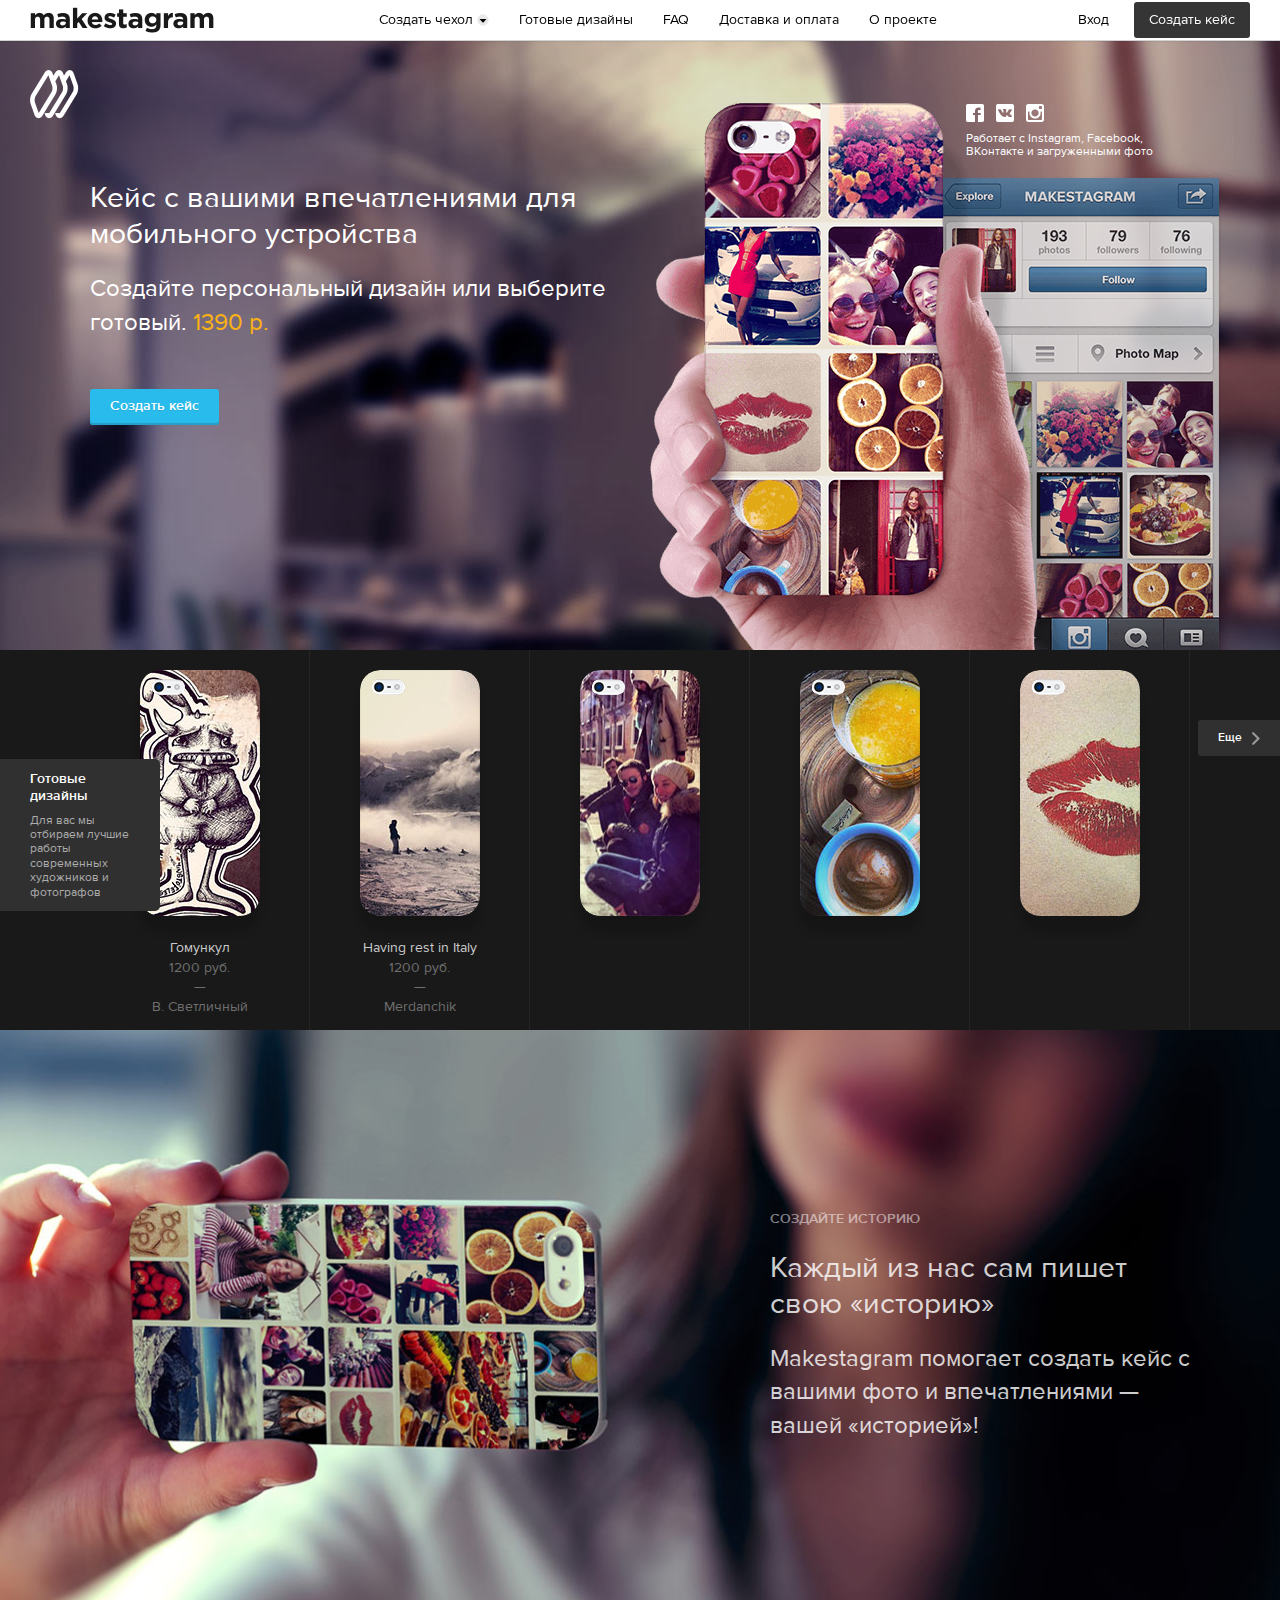
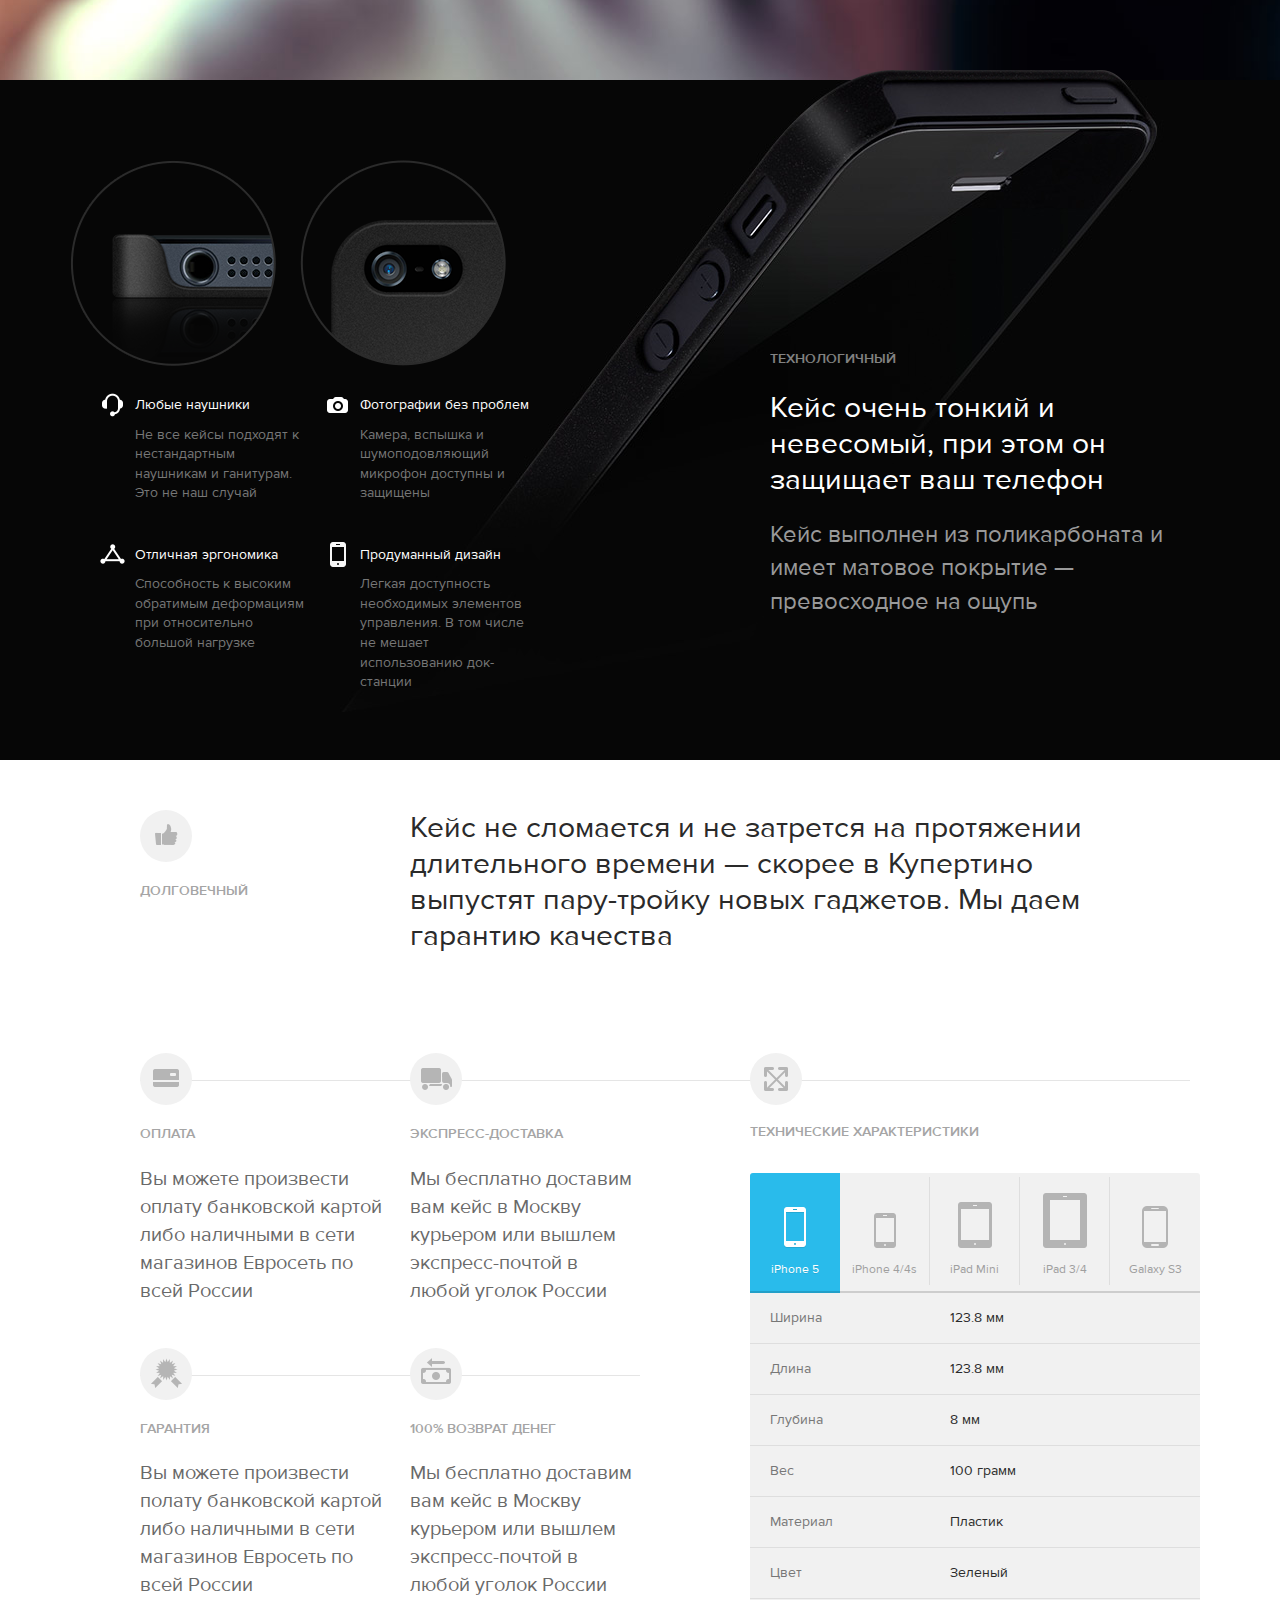
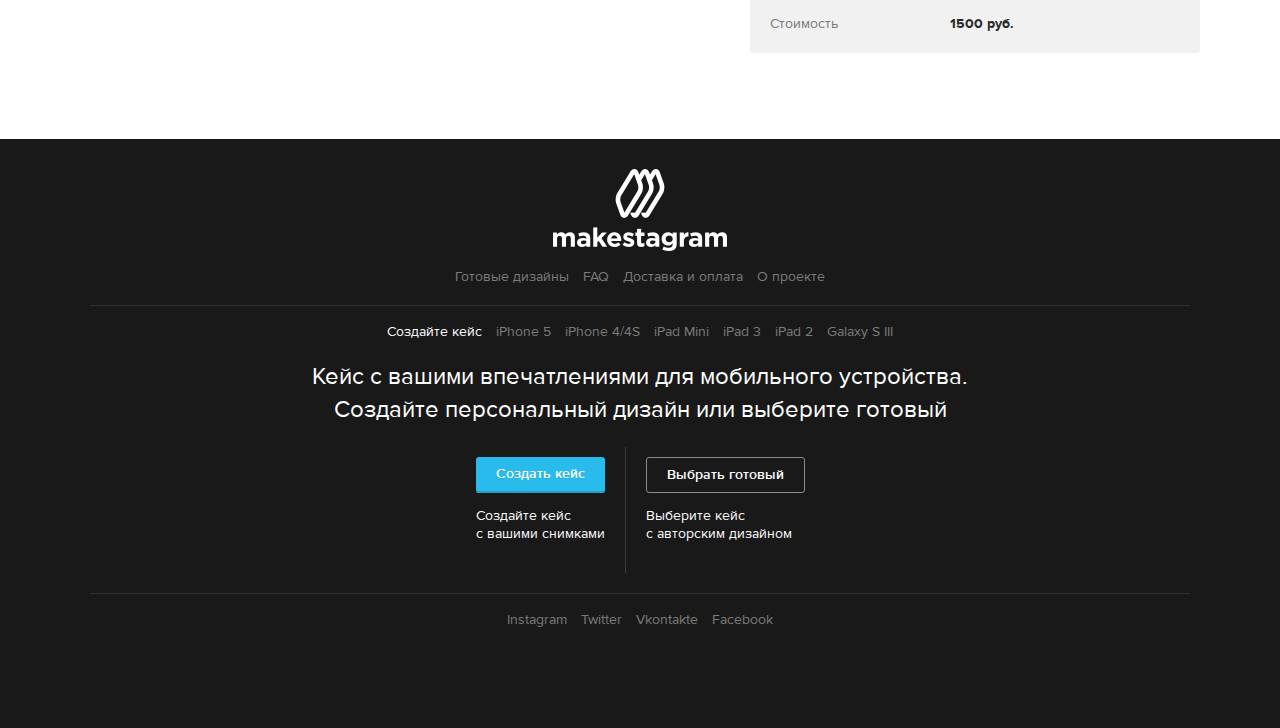
==== index.html @ e7c1188e "header fixed" ====
<!doctype html>
<html>
<head>
	<meta charset="utf-8">
	<title>Makestagram</title>
    <meta name="viewport" content="width=device-width, initial-scale=1; maximum-scale=1.0"/>
    <link rel="stylesheet" media="screen" href="fonts/proxima.css">
    <link rel="stylesheet" media="screen" href="css/jquery.mCustomScrollbar.css">
    <link rel="stylesheet" media="screen" href="css/screen.css">
    <script type="text/javascript" src="js/html5.js"></script>
    <script type="text/javascript" src="js/jquery.js"></script>
    <script type="text/javascript" src="js/jquery.mousewheel.min.js"></script>
    <script type="text/javascript" src="js/jquery.mCustomScrollbar.concat.min.js"></script>
    <script type="text/javascript" src="js/common.js"></script>
</head>
<body class="top_slim">

<div class="top_fixed">
    <div class="top_login">
        <ul>
            <li><a href="#" class="social-fb"></a></li>
            <li><a href="#" class="social-insta"></a></li>
            <li><a href="#" class="social-vk"></a></li>
        </ul>
    </div>
    <header class="top" id="top">
        <div class="outer">
            <div class="table">
                <div class="cell"><a href="#" class="head_logo"></a></div>
                <div class="cell">
                    <ul class="nav top_menu">
                        <li><a href="#" class="dev_menu_link">Создать чехол<i class="s_arrow"></i></a></li>
                        <li><a href="#">Готовые дизайны</a></li>
                        <li><a href="#">FAQ</a></li>
                        <li><a href="#">Доставка и оплата</a></li>
                        <li><a href="#">О проекте</a></li>
                    </ul>
                </div>
                <div class="cell">
                    <ul class="nav side_menu">
                        <li><a href="#" class="login_link">Вход</a></li>
                        <li><a href="#" class="create_link">Создать кейс</a></li>
                    </ul>
                </div>
            </div>
        </div>
    </header>
    <div class="dev_menu dev_top_menu">
        <nav>
            <div class="tab active"><div class="inner"><i class="dev-iphone5"></i><p>iPhone 5</p></div></div>
            <div class="tab"><div class="inner"><i class="dev-iphone4"></i><p>iPhone 4/4s</p></div></div>
            <div class="tab"><div class="inner"><i class="dev-ipad_mini"></i><p>iPad Mini</p></div></div>
            <div class="tab"><div class="inner"><i class="dev-ipad"></i><p>iPad 2</p></div></div>
            <div class="tab"><div class="inner"><i class="dev-ipad"></i><p>iPad 3/4</p></div></div>
            <div class="tab"><div class="inner"><i class="dev-galaxy"></i><p>Galaxy S3</p></div></div>
        </nav>
    </div>
</div>

<div class="page">

    <section class="promo promo_top">
        <div class="outer">
            <div class="ico_logo"></div>
            <div class="promo_hand"></div>
            <div class="work_with">
                <ul>
                    <li><i class="top-fb"></i></li>
                    <li><i class="top-vk"></i></li>
                    <li><i class="top-insta"></i></li>
                </ul>
                <p>Работает с Instagram, Facebook, ВКонтакте и загруженными фото</p>
            </div>
            <div class="wrap">
                <div class="text_left">
                    <h1>Кейс с вашими впечатлениями для мобильного устройства</h1>
                    <h2>Создайте персональный дизайн или выберите готовый. <span>1390 р.</span></h2>
                    <p><a href="#" class="button blue">Создать кейс</a></p>
                </div>
            </div>
        </div>
    </section>

    <section class="slider bg_black">
        <aside>
            <p><b>Готовые дизайны</b></p>
            <p>Для вас мы отбираем лучшие работы современных художников и фотографов</p>
        </aside>
        <a href="#" class="more"><span>Еще</span><i></i></a>
        <div class="wrap">
            <div class="images_container">
                <div class="case_item">
                    <div class="case">
                        <div class="case-img"><img src="img/case1.jpg" alt=""></div>
                        <div class="case-shadow"></div>
                    </div>
                    <div class="ribbon">
                        <div class="in">
                            <span>В. Светличный</span>
                            <h3>Гомункул</h3>
                        </div>
                    </div>
                    <p><span>Гомункул</span><br>1200 руб.</p>
                    <p>&mdash;</p>
                    <p>В. Светличный</p>
                    <a href="#" class="button blue">1200 руб.</a>
                </div>
                <div class="case_item">
                    <div class="case">
                        <div class="case-img"><img src="img/case2.jpg" alt=""></div>
                        <div class="case-shadow"></div>
                    </div>
                    <div class="ribbon">
                        <div class="in">
                            <span>В. Светличный</span>
                            <h3>Having rest in Italy</h3>
                        </div>
                    </div>
                    <p><span>Having rest in Italy</span><br>1200 руб.</p>
                    <p>&mdash;</p>
                    <p>Merdanchik</p>
                    <a href="#" class="button blue">1200 руб.</a>
                </div>
                <div class="case_item">
                    <div class="case">
                        <div class="case-img"><img src="img/case3.jpg" alt=""></div>
                        <div class="case-shadow"></div>
                    </div>
                </div>
                <div class="case_item">
                    <div class="case">
                        <div class="case-img"><img src="img/case4.jpg" alt=""></div>
                        <div class="case-shadow"></div>
                    </div>
                </div>
                <div class="case_item">
                    <div class="case">
                        <div class="case-img"><img src="img/case5.jpg" alt=""></div>
                        <div class="case-shadow"></div>
                    </div>
                </div>
                <div class="case_item">
                    <div class="case">
                        <div class="case-img"><img src="img/case3.jpg" alt=""></div>
                        <div class="case-shadow"></div>
                    </div>
                </div>
                <div class="case_item">
                    <div class="case">
                        <div class="case-img"><img src="img/case4.jpg" alt=""></div>
                        <div class="case-shadow"></div>
                    </div>
                </div>
                <div class="case_item">
                    <div class="case">
                        <div class="case-img"><img src="img/case5.jpg" alt=""></div>
                        <div class="case-shadow"></div>
                    </div>
                </div>
                <div class="case_item">
                    <div class="case">
                        <div class="case-img"><img src="img/case5.jpg" alt=""></div>
                        <div class="case-shadow"></div>
                    </div>
                </div>
                <div class="case_item">
                    <div class="case">
                        <div class="case-img"><img src="img/case5.jpg" alt=""></div>
                        <div class="case-shadow"></div>
                    </div>
                </div>
                <div class="case_item">
                    <div class="case">
                        <div class="case-img"><img src="img/case5.jpg" alt=""></div>
                        <div class="case-shadow"></div>
                    </div>
                </div>
                <div class="case_item">
                    <div class="case">
                        <div class="case-img"><img src="img/case5.jpg" alt=""></div>
                        <div class="case-shadow"></div>
                    </div>
                </div>
                <div class="case_item">
                    <div class="case">
                        <div class="case-img"><img src="img/case5.jpg" alt=""></div>
                        <div class="case-shadow"></div>
                    </div>
                </div>
                <div class="case_item">
                    <div class="case">
                        <div class="case-img"><img src="img/case5.jpg" alt=""></div>
                        <div class="case-shadow"></div>
                    </div>
                </div>
                <div class="case_item">
                    <div class="case">
                        <div class="case-img"><img src="img/case5.jpg" alt=""></div>
                        <div class="case-shadow"></div>
                    </div>
                </div>
                <div class="case_item">
                    <div class="case">
                        <div class="case-img"><img src="img/case5.jpg" alt=""></div>
                        <div class="case-shadow"></div>
                    </div>
                </div>
                <div class="case_item">
                    <div class="case">
                        <div class="case-img"><img src="img/case5.jpg" alt=""></div>
                        <div class="case-shadow"></div>
                    </div>
                </div>
                <div class="case_item">
                    <div class="case">
                        <div class="case-img"><img src="img/case5.jpg" alt=""></div>
                        <div class="case-shadow"></div>
                    </div>
                </div>
                <div class="case_item">
                    <div class="case">
                        <div class="case-img"><img src="img/case5.jpg" alt=""></div>
                        <div class="case-shadow"></div>
                    </div>
                </div>
                <div class="case_item">
                    <div class="case">
                        <div class="case-img"><img src="img/case5.jpg" alt=""></div>
                        <div class="case-shadow"></div>
                    </div>
                </div>
                <div class="case_item">
                    <div class="case">
                        <div class="case-img"><img src="img/case5.jpg" alt=""></div>
                        <div class="case-shadow"></div>
                    </div>
                </div>
                <div class="case_item">
                    <div class="case">
                        <div class="case-img"><img src="img/case5.jpg" alt=""></div>
                        <div class="case-shadow"></div>
                    </div>
                </div>
            </div>
        </div>
    </section>

    <section class="promo promo_med">
        <div class="wrap">
            <div class="text_right">
                <h3>создайте историю</h3>
                <h1>Каждый из нас сам пишет свою «историю»</h1>
                <h2>Makestagram помогает создать кейс с вашими фото и впечатлениями — вашей «историей»!</h2>
            </div>
        </div>
    </section>

    <section class="technology">
        <i class="phone_top"></i>
        <div class="wrap">
            <div class="text_right">
                <h3>технологичный</h3>
                <h1>Кейс очень тонкий и невесомый, при этом он защищает ваш телефон </h1>
                <h2>Кейс выполнен из поликарбоната и имеет матовое покрытие — превосходное на ощупь</h2>
            </div>
            <i class="phone_jack"></i>
            <i class="phone_camera"></i>
            <div class="tech_descr">
                <dl>
                    <dt><i class="ico ico-headphones"></i>Любые наушники</dt>
                    <dd>Не все кейсы подходят к нестандартным наушникам и ганитурам. Это не наш случай</dd>
                    <dt><i class="ico ico-ergo"></i>Отличная эргономика</dt>
                    <dd>Cпособность к высоким обратимым деформациям при относительно большой нагрузке</dd>
                </dl>
                <dl>
                    <dt><i class="ico ico-foto"></i>Фотографии без проблем</dt>
                    <dd>Камера, вспышка и шумоподовляющий микрофон доступны и защищены</dd>
                    <dt><i class="ico ico-iphone"></i>Продуманный дизайн</dt>
                    <dd>Легкая доступность необходимых элементов управления. В том числе не мешает использованию док-станции</dd>
                </dl>
            </div>
        </div>
    </section>

    <section class="description">
        <div class="wrap">
            <header>
                <aside>
                    <span class="icon"><i class="dim-thumb_up"></i></span>
                    <h3>долговечный</h3>
                </aside>
                <h1>Кейс не сломается и не затрется на протяжении длительного времени — скорее в Купертино выпустят пару-тройку новых гаджетов. Мы даем гарантию качества</h1>
            </header>
            <div class="descr_content">
                <aside>
                    <dl>
                        <dt>
                            <div class="icon_holder"><span class="icon"><i class="dim-card"></i></span></div>
                            <h3>Оплата</h3>
                        </dt>
                        <dd>Вы можете произвести оплату банковской картой либо наличными в сети магазинов Евросеть по всей России</dd>
                        <dt>
                            <div class="icon_holder"><span class="icon"><i class="dim-warranty"></i></span></div>
                            <h3>гарантия</h3>
                        </dt>
                        <dd>Вы можете произвести полату банковской картой либо наличными в сети магазинов Евросеть по всей России</dd>
                    </dl>
                    <dl class="short">
                        <dt>
                            <div class="icon_holder"><span class="icon"><i class="dim-truck"></i></span></div>
                            <h3>Экспресс-доставка</h3>
                        </dt>
                        <dd>Мы бесплатно доставим вам кейс в Москву курьером или вышлем экспресс-почтой в любой уголок России</dd>
                        <dt>
                            <div class="icon_holder"><span class="icon"><i class="dim-payback"></i></span></div>
                            <h3>100% возврат денег</h3>
                        </dt>
                        <dd>Мы бесплатно доставим вам кейс в Москву курьером или вышлем экспресс-почтой в любой уголок России</dd>
                    </dl>
                </aside>
                <div class="tech_holder">
                    <div class="icon_holder"><span class="icon"><i class="dim-expand"></i></span></div>
                    <h3>Технические характеристики</h3>
                    <div class="tech_table">
                        <nav>
                            <div class="tab active">
                                <div class="inner">
                                    <i class="dev-iphone5"></i>
                                    <p>iPhone 5</p>
                                </div>
                            </div>
                            <div class="tab">
                                <div class="inner">
                                    <i class="dev-iphone4"></i>
                                    <p>iPhone 4/4s</p>
                                </div>
                            </div>
                            <div class="tab">
                                <div class="inner">
                                    <i class="dev-ipad_mini"></i>
                                    <p>iPad Mini</p>
                                </div>
                            </div>
                            <div class="tab">
                                <div class="inner">
                                    <i class="dev-ipad"></i>
                                    <p>iPad 3/4</p>
                                </div>
                            </div>
                            <div class="tab">
                                <div class="inner">
                                    <i class="dev-galaxy"></i>
                                    <p>Galaxy S3</p>
                                </div>
                            </div>
                        </nav>
                        <div class="table">
                            <div class="row">
                                <div class="cell">Ширина</div>
                                <div class="cell">123.8 мм</div>
                            </div>
                            <div class="row">
                                <div class="cell">Длина</div>
                                <div class="cell">123.8 мм</div>
                            </div>
                            <div class="row">
                                <div class="cell">Глубина</div>
                                <div class="cell">8 мм</div>
                            </div>
                            <div class="row">
                                <div class="cell">Вес</div>
                                <div class="cell">100 грамм</div>
                            </div>
                            <div class="row">
                                <div class="cell">Материал</div>
                                <div class="cell">Пластик</div>
                            </div>
                            <div class="row">
                                <div class="cell">Цвет</div>
                                <div class="cell">Зеленый</div>
                            </div>
                            <div class="row">
                                <div class="cell">Стоимость</div>
                                <div class="cell"><b>1500 руб.</b></div>
                            </div>
                        </div>
                    </div>
                </div>
            </div>

        </div>
    </section>


    <footer class="footer">
        <div class="wrap">
            <i class="footer_logo"></i>
            <ul>
                <li><a href="#">Готовые дизайны</a></li><li><a href="#">FAQ</a></li><li><a href="#">Доставка и оплата</a></li><li><a href="#">О проекте</a></li>
            </ul>
            <div class="hr"></div>
            <ul>
                <li>Создайте кейс</li><li><a href="#">iPhone 5</a></li><li><a href="#">iPhone 4/4S</a></li><li><a href="#">iPad Mini</a></li><li><a href="#">iPad 3</a></li><li><a href="#">iPad 2</a></li><li><a href="#">Galaxy S III</a></li>
            </ul>
            <h2>Кейс с вашими впечатлениями для мобильного устройства.<br>Создайте персональный дизайн или выберите готовый</h2>
            <div class="table">
                <div class="cell">
                    <a href="#" class="button blue">Создать кейс</a>
                    <p>Создайте кейс<br>с вашими снимками</p>
                </div>
                <div class="cell">
                    <a href="#" class="button border">Выбрать готовый</a>
                    <p>Выберите кейс<br>с авторским дизайном</p>
                </div>
            </div>
            <div class="hr"></div>
            <ul>
                <li><a href="#">Instagram</a></li><li><a href="#">Twitter</a></li><li><a href="#">Vkontakte</a></li><li><a href="#">Facebook</a></li>
            </ul>
        </div>
    </footer>
</div>

</body>
</html>
---- fonts/proxima.css ----
/* @license
 * MyFonts Webfont Build ID 2536070, 2013-04-22T05:04:54-0400
 * 
 * The fonts listed in this notice are subject to the End User License
 * Agreement(s) entered into by the website owner. All other parties are 
 * explicitly restricted from using the Licensed Webfonts(s).
 * 
 * You may obtain a valid license at the URLs below.
 * 
 * Webfont: Proxima Nova A Thin by Mark Simonson
 * URL: http://www.myfonts.com/fonts/marksimonson/proxima-nova/a-thin/
 * 
 * Webfont: Proxima Nova S Thin by Mark Simonson
 * URL: http://www.myfonts.com/fonts/marksimonson/proxima-nova/s-thin/
 * 
 * Webfont: Proxima Nova S Extrabold by Mark Simonson
 * URL: http://www.myfonts.com/fonts/marksimonson/proxima-nova/s-extrabld/
 * 
 * Webfont: Proxima Nova A Extrabold by Mark Simonson
 * URL: http://www.myfonts.com/fonts/marksimonson/proxima-nova/a-extrabld/
 * 
 * Webfont: Proxima Nova A Bold by Mark Simonson
 * URL: http://www.myfonts.com/fonts/marksimonson/proxima-nova/a-bold/
 * 
 * Webfont: Proxima Nova S Regular by Mark Simonson
 * URL: http://www.myfonts.com/fonts/marksimonson/proxima-nova/s-regular/
 * 
 * Webfont: Proxima Nova S Semibold by Mark Simonson
 * URL: http://www.myfonts.com/fonts/marksimonson/proxima-nova/s-semibold/
 * 
 * Webfont: Proxima Nova S Bold by Mark Simonson
 * URL: http://www.myfonts.com/fonts/marksimonson/proxima-nova/s-bold/
 * 
 * Webfont: Proxima Nova A Light by Mark Simonson
 * URL: http://www.myfonts.com/fonts/marksimonson/proxima-nova/a-light/
 * 
 * Webfont: Proxima Nova A Semibold by Mark Simonson
 * URL: http://www.myfonts.com/fonts/marksimonson/proxima-nova/a-semibold/
 * 
 * Webfont: Proxima Nova S Black by Mark Simonson
 * URL: http://www.myfonts.com/fonts/marksimonson/proxima-nova/s-black/
 * 
 * Webfont: Proxima Nova A Regular by Mark Simonson
 * URL: http://www.myfonts.com/fonts/marksimonson/proxima-nova/a-regular/
 * 
 * Webfont: Proxima Nova A Black by Mark Simonson
 * URL: http://www.myfonts.com/fonts/marksimonson/proxima-nova/a-black/
 * 
 * Webfont: Proxima Nova S Light by Mark Simonson
 * URL: http://www.myfonts.com/fonts/marksimonson/proxima-nova/s-light/
 * 
 * Webfont: Proxima Nova Thin by Mark Simonson
 * URL: http://www.myfonts.com/fonts/marksimonson/proxima-nova/thin/
 * 
 * Webfont: Proxima Nova Extrabold by Mark Simonson
 * URL: http://www.myfonts.com/fonts/marksimonson/proxima-nova/extrabld/
 * 
 * Webfont: Proxima Nova Black by Mark Simonson
 * URL: http://www.myfonts.com/fonts/marksimonson/proxima-nova/black/
 * 
 * Webfont: Proxima Nova Light by Mark Simonson
 * URL: http://www.myfonts.com/fonts/marksimonson/proxima-nova/light/
 * 
 * Webfont: Proxima Nova Semibold by Mark Simonson
 * URL: http://www.myfonts.com/fonts/marksimonson/proxima-nova/semibold/
 * 
 * Webfont: Proxima Nova Regular by Mark Simonson
 * URL: http://www.myfonts.com/fonts/marksimonson/proxima-nova/regular/
 * 
 * Webfont: Proxima Nova Bold by Mark Simonson
 * URL: http://www.myfonts.com/fonts/marksimonson/proxima-nova/bold/
 * 
 * 
 * License: http://www.myfonts.com/viewlicense?type=web&buildid=2536070
 * Webfonts copyright: Copyright (c) Mark Simonson, 2005. All rights reserved.
 * 
 * © 2013 MyFonts Inc
*/


/* @import must be at top of file, otherwise CSS will not work */
@import url("http://hello.myfonts.net/count/26b286");

  
@font-face {font-family: 'ProximaNovaA-Thin';src: url('webfonts/26B286_0_0.eot');src: url('webfonts/26B286_0_0.eot?#iefix') format('embedded-opentype'),url('webfonts/26B286_0_0.woff') format('woff'),url('webfonts/26B286_0_0.ttf') format('truetype');}
 
  
@font-face {font-family: 'ProximaNovaS-Thin';src: url('webfonts/26B286_1_0.eot');src: url('webfonts/26B286_1_0.eot?#iefix') format('embedded-opentype'),url('webfonts/26B286_1_0.woff') format('woff'),url('webfonts/26B286_1_0.ttf') format('truetype');}
 
  
@font-face {font-family: 'ProximaNovaS-Extrabld';src: url('webfonts/26B286_2_0.eot');src: url('webfonts/26B286_2_0.eot?#iefix') format('embedded-opentype'),url('webfonts/26B286_2_0.woff') format('woff'),url('webfonts/26B286_2_0.ttf') format('truetype');}
 
  
@font-face {font-family: 'ProximaNovaA-Extrabld';src: url('webfonts/26B286_3_0.eot');src: url('webfonts/26B286_3_0.eot?#iefix') format('embedded-opentype'),url('webfonts/26B286_3_0.woff') format('woff'),url('webfonts/26B286_3_0.ttf') format('truetype');}
 
  
@font-face {font-family: 'ProximaNovaA-Bold';src: url('webfonts/26B286_4_0.eot');src: url('webfonts/26B286_4_0.eot?#iefix') format('embedded-opentype'),url('webfonts/26B286_4_0.woff') format('woff'),url('webfonts/26B286_4_0.ttf') format('truetype');}
 
  
@font-face {font-family: 'ProximaNovaS-Regular';src: url('webfonts/26B286_5_0.eot');src: url('webfonts/26B286_5_0.eot?#iefix') format('embedded-opentype'),url('webfonts/26B286_5_0.woff') format('woff'),url('webfonts/26B286_5_0.ttf') format('truetype');}
 
  
@font-face {font-family: 'ProximaNovaS-Semibold';src: url('webfonts/26B286_6_0.eot');src: url('webfonts/26B286_6_0.eot?#iefix') format('embedded-opentype'),url('webfonts/26B286_6_0.woff') format('woff'),url('webfonts/26B286_6_0.ttf') format('truetype');}
 
  
@font-face {font-family: 'ProximaNovaS-Bold';src: url('webfonts/26B286_7_0.eot');src: url('webfonts/26B286_7_0.eot?#iefix') format('embedded-opentype'),url('webfonts/26B286_7_0.woff') format('woff'),url('webfonts/26B286_7_0.ttf') format('truetype');}
 
  
@font-face {font-family: 'ProximaNovaA-Light';src: url('webfonts/26B286_8_0.eot');src: url('webfonts/26B286_8_0.eot?#iefix') format('embedded-opentype'),url('webfonts/26B286_8_0.woff') format('woff'),url('webfonts/26B286_8_0.ttf') format('truetype');}
 
  
@font-face {font-family: 'ProximaNovaA-Semibold';src: url('webfonts/26B286_9_0.eot');src: url('webfonts/26B286_9_0.eot?#iefix') format('embedded-opentype'),url('webfonts/26B286_9_0.woff') format('woff'),url('webfonts/26B286_9_0.ttf') format('truetype');}
 
  
@font-face {font-family: 'ProximaNovaS-Black';src: url('webfonts/26B286_A_0.eot');src: url('webfonts/26B286_A_0.eot?#iefix') format('embedded-opentype'),url('webfonts/26B286_A_0.woff') format('woff'),url('webfonts/26B286_A_0.ttf') format('truetype');}
 
  
@font-face {font-family: 'ProximaNovaA-Regular';src: url('webfonts/26B286_B_0.eot');src: url('webfonts/26B286_B_0.eot?#iefix') format('embedded-opentype'),url('webfonts/26B286_B_0.woff') format('woff'),url('webfonts/26B286_B_0.ttf') format('truetype');}
 
  
@font-face {font-family: 'ProximaNovaA-Black';src: url('webfonts/26B286_C_0.eot');src: url('webfonts/26B286_C_0.eot?#iefix') format('embedded-opentype'),url('webfonts/26B286_C_0.woff') format('woff'),url('webfonts/26B286_C_0.ttf') format('truetype');}
 
  
@font-face {font-family: 'ProximaNovaS-Light';src: url('webfonts/26B286_D_0.eot');src: url('webfonts/26B286_D_0.eot?#iefix') format('embedded-opentype'),url('webfonts/26B286_D_0.woff') format('woff'),url('webfonts/26B286_D_0.ttf') format('truetype');}
 
  
@font-face {font-family: 'ProximaNovaT-Thin';src: url('webfonts/26B286_E_0.eot');src: url('webfonts/26B286_E_0.eot?#iefix') format('embedded-opentype'),url('webfonts/26B286_E_0.woff') format('woff'),url('webfonts/26B286_E_0.ttf') format('truetype');}
 
  
@font-face {font-family: 'ProximaNova-Extrabld';src: url('webfonts/26B286_F_0.eot');src: url('webfonts/26B286_F_0.eot?#iefix') format('embedded-opentype'),url('webfonts/26B286_F_0.woff') format('woff'),url('webfonts/26B286_F_0.ttf') format('truetype');}
 
  
@font-face {font-family: 'ProximaNova-Black';src: url('webfonts/26B286_10_0.eot');src: url('webfonts/26B286_10_0.eot?#iefix') format('embedded-opentype'),url('webfonts/26B286_10_0.woff') format('woff'),url('webfonts/26B286_10_0.ttf') format('truetype');}
 
  
@font-face {font-family: 'ProximaNova-Light';src: url('webfonts/26B286_11_0.eot');src: url('webfonts/26B286_11_0.eot?#iefix') format('embedded-opentype'),url('webfonts/26B286_11_0.woff') format('woff'),url('webfonts/26B286_11_0.ttf') format('truetype');}
 
  
@font-face {font-family: 'ProximaNova-Semibold';src: url('webfonts/26B286_12_0.eot');src: url('webfonts/26B286_12_0.eot?#iefix') format('embedded-opentype'),url('webfonts/26B286_12_0.woff') format('woff'),url('webfonts/26B286_12_0.ttf') format('truetype');}
 
  
@font-face {font-family: 'ProximaNova-Regular';src: url('webfonts/26B286_13_0.eot');src: url('webfonts/26B286_13_0.eot?#iefix') format('embedded-opentype'),url('webfonts/26B286_13_0.woff') format('woff'),url('webfonts/26B286_13_0.ttf') format('truetype');}
 
  
@font-face {font-family: 'ProximaNova-Bold';src: url('webfonts/26B286_14_0.eot');src: url('webfonts/26B286_14_0.eot?#iefix') format('embedded-opentype'),url('webfonts/26B286_14_0.woff') format('woff'),url('webfonts/26B286_14_0.ttf') format('truetype');}
---- css/screen.css ----
/* TRANSITION */
/* line 3, ../sass/common.scss */
* {
  margin: 0;
  padding: 0;
  -webkit-text-size-adjust: none;
}

/* line 4, ../sass/common.scss */
input:focus, textarea:focus {
  outline: none;
}

/* line 5, ../sass/common.scss */
body {
  font-family: "ProximaNova-Regular", Arial, sans-serif;
  font-weight: normal;
  font-size: 14px;
  line-height: 1.4;
  background: #f1f1f1;
  color: #2a2a2a;
  -webkit-font-smoothing: antialiased;
}
/* line 15, ../sass/common.scss */
body.bg_black {
  background: #191919;
}

/*resets*/
/* line 20, ../sass/common.scss */
a img, fieldset {
  border: none;
}

/* line 23, ../sass/common.scss */
a {
  color: #29bbeb;
  text-decoration: none;
}

/* line 29, ../sass/common.scss */
b {
  font-family: "ProximaNova-Bold", Arial, sans-serif;
  font-weight: normal;
}

/* line 33, ../sass/common.scss */
button::-moz-focus-inner {
  padding: 0;
  border: 0;
}

/* line 34, ../sass/common.scss */
input[type="submit"]::-moz-focus-inner {
  padding: 0;
  border: 0;
}

/* line 35, ../sass/common.scss */
header, footer, article, nav, section {
  display: block;
}

/* line 36, ../sass/common.scss */
input[disabled="disabled"] {
  cursor: default;
}

/* line 38, ../sass/common.scss */
h1 {
  font-size: 30px;
  line-height: 1.2;
  font-weight: normal;
  padding-bottom: 20px;
}

/* line 45, ../sass/common.scss */
h2 {
  font-size: 24px;
  font-weight: normal;
  padding-bottom: 20px;
}

/* line 51, ../sass/common.scss */
h3 {
  font-family: "ProximaNova-Semibold", Arial, sans-serif;
  font-size: 14px;
  font-weight: normal;
  padding-bottom: 20px;
  text-transform: uppercase;
}

/* line 59, ../sass/common.scss */
.hr {
  font: 0/0 a;
  text-shadow: none;
  color: transparent;
  height: 0;
  border-top: 1px solid #303030;
}

/* line 65, ../sass/common.scss */
.table {
  display: table;
}

/* line 69, ../sass/common.scss */
.row {
  display: table-row;
}

/* line 73, ../sass/common.scss */
.cell {
  display: table-cell;
}

/* line 77, ../sass/common.scss */
.page {
  min-width: 1200px;
  padding-top: 58px;
}
/* line 80, ../sass/common.scss */
.page p {
  padding-bottom: 20px;
}

/* line 85, ../sass/common.scss */
.outer {
  padding: 0 30px;
}
/* line 87, ../sass/common.scss */
.outer .ico_logo {
  position: absolute;
}

/* line 92, ../sass/common.scss */
.wrap {
  width: 1100px;
  margin: 0 auto;
}

/* line 97, ../sass/common.scss */
.top_fixed {
  position: fixed;
  z-index: 90;
  width: 100%;
}

/* line 103, ../sass/common.scss */
.top {
  -webkit-box-shadow: 0 1px 1px rgba(0, 0, 0, 0.05);
  -moz-box-shadow: 0 1px 1px rgba(0, 0, 0, 0.05);
  box-shadow: 0 1px 1px rgba(0, 0, 0, 0.05);
  border-bottom: 1px solid #d2d2d2;
  background: #fff;
  position: relative;
  z-index: 50;
}
/* line 109, ../sass/common.scss */
.top .table {
  width: 100%;
  position: relative;
}
/* line 113, ../sass/common.scss */
.top .cell {
  display: table-cell;
  height: 58px;
  vertical-align: middle;
  text-align: center;
}
/* line 119, ../sass/common.scss */
.top .cell:first-child, .top .cell:last-child {
  width: 500px;
  text-align: left;
}
/* line 123, ../sass/common.scss */
.top .cell:last-child {
  text-align: right;
}

/* line 128, ../sass/common.scss */
.top_slim .page {
  padding-top: 40px;
}
/* line 131, ../sass/common.scss */
.top_slim .top .cell {
  height: 40px;
}

/* line 134, ../sass/common.scss */
.head_logo {
  background: url('../img/common-sa09b01b004.png') 0 -69px no-repeat;
  width: 184px;
  height: 26px;
  display: -moz-inline-stack;
  display: inline-block;
  vertical-align: middle;
  *vertical-align: auto;
  zoom: 1;
  *display: inline;
}

/* line 138, ../sass/common.scss */
.text_logo-dark {
  background: url('../img/common-sa09b01b004.png') 0 -509px no-repeat;
  width: 174px;
  height: 82px;
  display: -moz-inline-stack;
  display: inline-block;
  vertical-align: middle;
  *vertical-align: auto;
  zoom: 1;
  *display: inline;
}

/* line 142, ../sass/common.scss */
.ico_logo {
  background: url('../img/common-sa09b01b004.png') 0 -315px no-repeat;
  width: 49px;
  height: 49px;
  display: -moz-inline-stack;
  display: inline-block;
  vertical-align: middle;
  *vertical-align: auto;
  zoom: 1;
  *display: inline;
}

/* line 146, ../sass/common.scss */
.ico_logo-dark {
  background: url('../img/common-sa09b01b004.png') -104px 0 no-repeat;
  width: 49px;
  height: 49px;
  display: -moz-inline-stack;
  display: inline-block;
  vertical-align: middle;
  *vertical-align: auto;
  zoom: 1;
  *display: inline;
}

/* line 150, ../sass/common.scss */
.ico_logo-big {
  background: url('../img/common-sa09b01b004.png') 0 -674px no-repeat;
  width: 114px;
  height: 115px;
  display: -moz-inline-stack;
  display: inline-block;
  vertical-align: middle;
  *vertical-align: auto;
  zoom: 1;
  *display: inline;
}

/* line 154, ../sass/common.scss */
.footer_logo {
  background: url('../img/common-sa09b01b004.png') 0 -427px no-repeat;
  width: 174px;
  height: 82px;
  display: -moz-inline-stack;
  display: inline-block;
  vertical-align: middle;
  *vertical-align: auto;
  zoom: 1;
  *display: inline;
}

/* line 159, ../sass/common.scss */
.nav {
  display: -moz-inline-stack;
  display: inline-block;
  vertical-align: middle;
  *vertical-align: auto;
  zoom: 1;
  *display: inline;
  list-style: none;
}
/* line 162, ../sass/common.scss */
.nav li {
  display: block;
  font-size: 14px;
  float: left;
}
/* line 167, ../sass/common.scss */
.nav.top_menu {
  width: 600px;
}
/* line 171, ../sass/common.scss */
.nav.side_menu li {
  margin-left: 10px;
}
/* line 173, ../sass/common.scss */
.nav a {
  -webkit-border-radius: 3px;
  -moz-border-radius: 3px;
  -ms-border-radius: 3px;
  -o-border-radius: 3px;
  border-radius: 3px;
  display: block;
  height: 36px;
  line-height: 36px;
  padding: 0 15px;
  color: #000;
}
/* line 181, ../sass/common.scss */
.nav .active a {
  -webkit-box-shadow: inset 0 2px 0 #9a9a9a;
  -moz-box-shadow: inset 0 2px 0 #9a9a9a;
  box-shadow: inset 0 2px 0 #9a9a9a;
  background: #b5b5b5;
  color: #fff;
  text-shadow: 0 1px 0 rgba(0, 0, 0, 0.1);
}
/* line 187, ../sass/common.scss */
.nav .create_link {
  background: #353535;
  color: #fff;
  text-shadow: 0 1px 0 rgba(0, 0, 0, 0.1);
}
/* line 192, ../sass/common.scss */
.nav .s_arrow {
  background: url('../img/icons-s3e79710a1d.png') 0 -18px no-repeat;
  width: 12px;
  height: 12px;
  display: -moz-inline-stack;
  display: inline-block;
  vertical-align: middle;
  *vertical-align: auto;
  zoom: 1;
  *display: inline;
  font: 0/0 a;
  text-shadow: none;
  color: transparent;
  vertical-align: middle;
  margin: -2px 0 0 4px;
}
/* line 199, ../sass/common.scss */
.nav .active .s_arrow {
  background: url('../img/icons-s3e79710a1d.png') -12px -18px no-repeat;
  width: 12px;
  height: 12px;
}

/* line 204, ../sass/common.scss */
.promo {
  background-position: 50% 50%;
  background-size: cover;
  color: #fff;
}
/* line 208, ../sass/common.scss */
.promo .outer {
  padding: 30px;
}
/* line 37, ../sass/_base.scss */
.promo .wrap:after {
  content: ".";
  display: block;
  height: 0;
  clear: both;
  visibility: hidden;
}
/* line 214, ../sass/common.scss */
.promo h2 {
  padding-bottom: 50px;
}
/* line 217, ../sass/common.scss */
.promo h2 span {
  color: #fcb214;
}

/* line 222, ../sass/common.scss */
.text_left {
  float: left;
  width: 550px;
  margin-top: 110px;
}

/* line 227, ../sass/common.scss */
.text_right {
  float: right;
  width: 420px;
  margin-top: 180px;
}

/* line 233, ../sass/common.scss */
.promo_top {
  background-image: url(../img/promobg1.jpg);
  height: 610px;
  position: relative;
}
/* line 237, ../sass/common.scss */
.promo_top .promo_hand {
  position: absolute;
  background-image: url(../img/promo_hand.png);
  width: 583px;
  height: 547px;
  bottom: 0;
  left: 50%;
}
/* line 245, ../sass/common.scss */
.promo_top .work_with {
  font-size: 12px;
  width: 230px;
  position: absolute;
  top: 64px;
  left: 50%;
  margin-left: 326px;
  line-height: 1.1;
}
/* line 253, ../sass/common.scss */
.promo_top .work_with ul {
  list-style: none;
  padding-bottom: 10px;
}
/* line 37, ../sass/_base.scss */
.promo_top .work_with ul:after {
  content: ".";
  display: block;
  height: 0;
  clear: both;
  visibility: hidden;
}
/* line 257, ../sass/common.scss */
.promo_top .work_with ul li {
  float: left;
  margin-right: 12px;
}
/* line 262, ../sass/common.scss */
.promo_top .work_with i {
  display: block;
}

/* line 268, ../sass/common.scss */
.top-fb {
  background: url('../img/icons-s3e79710a1d.png') -18px 0 no-repeat;
  width: 18px;
  height: 18px;
}

/* line 269, ../sass/common.scss */
.top-vk {
  background: url('../img/icons-s3e79710a1d.png') 0 0 no-repeat;
  width: 18px;
  height: 18px;
}

/* line 270, ../sass/common.scss */
.top-insta {
  background: url('../img/icons-s3e79710a1d.png') -24px -18px no-repeat;
  width: 18px;
  height: 18px;
}

/* line 272, ../sass/common.scss */
.tab-fb {
  background: url('../img/icons-s3e79710a1d.png') -16px -36px no-repeat;
  width: 18px;
  height: 18px;
}

/* line 273, ../sass/common.scss */
.tab-vk {
  background: url('../img/icons-s3e79710a1d.png') 0 -61px no-repeat;
  width: 18px;
  height: 18px;
}

/* line 274, ../sass/common.scss */
.tab-insta {
  background: url('../img/icons-s3e79710a1d.png') -34px -36px no-repeat;
  width: 18px;
  height: 19px;
}

/* line 276, ../sass/common.scss */
.active .tab-fb {
  background: url('../img/icons-s3e79710a1d.png') -18px 0 no-repeat;
  width: 18px;
  height: 18px;
}

/* line 277, ../sass/common.scss */
.active .tab-vk {
  background: url('../img/icons-s3e79710a1d.png') 0 0 no-repeat;
  width: 18px;
  height: 18px;
}

/* line 278, ../sass/common.scss */
.active .tab-insta {
  background: url('../img/icons-s3e79710a1d.png') -24px -18px no-repeat;
  width: 18px;
  height: 18px;
}

/* line 280, ../sass/common.scss */
.promo_med {
  background-image: url(../img/promobg2.jpg);
  height: 650px;
}
/* line 283, ../sass/common.scss */
.promo_med h1, .promo_med h2 {
  filter: progid:DXImageTransform.Microsoft.Alpha(Opacity=80);
  opacity: 0.8;
}
/* line 284, ../sass/common.scss */
.promo_med h3 {
  filter: progid:DXImageTransform.Microsoft.Alpha(Opacity=50);
  opacity: 0.5;
}

/* line 287, ../sass/common.scss */
.slider {
  min-height: 380px;
  position: relative;
}
/* line 37, ../sass/_base.scss */
.slider .wrap:after {
  content: ".";
  display: block;
  height: 0;
  clear: both;
  visibility: hidden;
}
/* line 292, ../sass/common.scss */
.slider .prev,
.slider .next {
  position: absolute;
  top: 50%;
  width: 30px;
  height: 36px;
  background: rgba(0, 0, 0, 0.3);
  margin-top: -18px;
  z-index: 10;
}
/* line 300, ../sass/common.scss */
.slider .prev i,
.slider .next i {
  display: block;
  margin: 12px auto 0;
}
/* line 306, ../sass/common.scss */
.slider .more {
  font-family: "ProximaNova-Semibold", Arial, sans-serif;
  font-size: 12px;
  line-height: 34px;
  position: absolute;
  top: 70px;
  height: 36px;
  background: #303030;
  padding: 0 20px;
  z-index: 10;
  color: #fff;
}
/* line 317, ../sass/common.scss */
.slider .more i {
  display: -moz-inline-stack;
  display: inline-block;
  vertical-align: middle;
  *vertical-align: auto;
  zoom: 1;
  *display: inline;
  vertical-align: top;
  margin: 12px 0 0 10px;
}
/* line 322, ../sass/common.scss */
.slider .more span {
  display: -moz-inline-stack;
  display: inline-block;
  vertical-align: middle;
  *vertical-align: auto;
  zoom: 1;
  *display: inline;
  vertical-align: top;
}
/* line 328, ../sass/common.scss */
.slider .prev {
  -webkit-border-radius: 0 3px 3px 0;
  -moz-border-radius: 0 3px 3px 0;
  -ms-border-radius: 0 3px 3px 0;
  -o-border-radius: 0 3px 3px 0;
  border-radius: 0 3px 3px 0;
  left: 0;
}
/* line 331, ../sass/common.scss */
.slider .prev i {
  background: url('../img/common-sa09b01b004.png') -72px -49px no-repeat;
  width: 8px;
  height: 13px;
}
/* line 333, ../sass/common.scss */
.slider .next {
  -webkit-border-radius: 3px 0 0 3px;
  -moz-border-radius: 3px 0 0 3px;
  -ms-border-radius: 3px 0 0 3px;
  -o-border-radius: 3px 0 0 3px;
  border-radius: 3px 0 0 3px;
  right: 0;
}
/* line 336, ../sass/common.scss */
.slider .next i {
  background: url('../img/common-sa09b01b004.png') -56px -49px no-repeat;
  width: 8px;
  height: 13px;
}
/* line 338, ../sass/common.scss */
.slider .more {
  -webkit-border-radius: 3px 0 0 3px;
  -moz-border-radius: 3px 0 0 3px;
  -ms-border-radius: 3px 0 0 3px;
  -o-border-radius: 3px 0 0 3px;
  border-radius: 3px 0 0 3px;
  right: 0;
}
/* line 341, ../sass/common.scss */
.slider .more i {
  background: url('../img/common-sa09b01b004.png') -56px -49px no-repeat;
  width: 8px;
  height: 13px;
}
/* line 343, ../sass/common.scss */
.slider aside {
  -webkit-border-radius: 0 5px 5px 0;
  -moz-border-radius: 0 5px 5px 0;
  -ms-border-radius: 0 5px 5px 0;
  -o-border-radius: 0 5px 5px 0;
  border-radius: 0 5px 5px 0;
  width: 100px;
  padding: 12px 30px 4px;
  background: #303030;
  position: absolute;
  z-index: 10;
  top: 50%;
  left: 0;
  margin-top: -81px;
  color: #fff;
  line-height: 1.2;
}
/* line 355, ../sass/common.scss */
.slider aside p {
  font-size: 12px;
  color: #adadad;
  padding-bottom: 8px;
}
/* line 359, ../sass/common.scss */
.slider aside p b {
  font-family: "ProximaNova-Semibold", Arial, sans-serif;
  color: #fff;
  font-size: 14px;
}
/* line 366, ../sass/common.scss */
.slider.bg_white {
  background: #fff;
}
/* line 369, ../sass/common.scss */
.slider.bg_black {
  background: #191919;
}
/* line 372, ../sass/common.scss */
.slider.bg_transparent {
  background: transparent;
}

/* line 378, ../sass/common.scss */
.technology {
  background: #060606 url(../img/tech-phone-bg.jpg) 50% 0 no-repeat;
  min-height: 680px;
  position: relative;
  color: #fff;
}
/* line 383, ../sass/common.scss */
.technology .phone_top {
  background: transparent url(../img/phone_top.png) 0 0 no-repeat;
  display: block;
  width: 271px;
  height: 10px;
  position: absolute;
  top: -10px;
  left: 50%;
  margin-left: 211px;
}
/* line 392, ../sass/common.scss */
.technology .phone_jack {
  display: -moz-inline-stack;
  display: inline-block;
  vertical-align: middle;
  *vertical-align: auto;
  zoom: 1;
  *display: inline;
  background: transparent url(../img/phone_jack.png) 0 0 no-repeat;
  width: 206px;
  height: 206px;
  margin-top: 80px;
  margin-left: -20px;
  margin-right: 20px;
}
/* line 401, ../sass/common.scss */
.technology .phone_camera {
  display: -moz-inline-stack;
  display: inline-block;
  vertical-align: middle;
  *vertical-align: auto;
  zoom: 1;
  *display: inline;
  background: transparent url(../img/phone_camera.png) 0 0 no-repeat;
  width: 206px;
  height: 206px;
  margin-top: 80px;
}
/* line 37, ../sass/_base.scss */
.technology .tech_descr:after {
  content: ".";
  display: block;
  height: 0;
  clear: both;
  visibility: hidden;
}
/* line 411, ../sass/common.scss */
.technology dl {
  float: left;
  width: 220px;
  margin: 30px 5px 0 0;
}
/* line 415, ../sass/common.scss */
.technology dl .ico {
  margin-top: -14px;
  float: left;
}
/* line 419, ../sass/common.scss */
.technology dl dd {
  color: #777;
  margin: 10px 0 0 45px;
  height: 120px;
}
/* line 425, ../sass/common.scss */
.technology .text_right {
  margin-top: 270px;
}
/* line 428, ../sass/common.scss */
.technology h3 {
  filter: progid:DXImageTransform.Microsoft.Alpha(Opacity=50);
  opacity: 0.5;
}
/* line 431, ../sass/common.scss */
.technology h2 {
  color: #999;
}

/* line 437, ../sass/common.scss */
.ico {
  display: -moz-inline-stack;
  display: inline-block;
  vertical-align: middle;
  *vertical-align: auto;
  zoom: 1;
  *display: inline;
  width: 45px;
  height: 45px;
  background-position: 50% 50%;
  background-repeat: no-repeat;
}
/* line 443, ../sass/common.scss */
.ico.ico-headphones {
  background-image: url(../img/icons/ico-headphones.png);
}
/* line 444, ../sass/common.scss */
.ico.ico-ergo {
  background-image: url(../img/icons/ico-ergo.png);
}
/* line 445, ../sass/common.scss */
.ico.ico-foto {
  background-image: url(../img/icons/ico-foto.png);
}
/* line 446, ../sass/common.scss */
.ico.ico-iphone {
  background-image: url(../img/icons/ico-iphone.png);
}
/* line 447, ../sass/common.scss */
.ico.ico-brush {
  background-image: url(../img/icons/ico-brush.png);
}

/* line 450, ../sass/common.scss */
.description {
  min-height: 500px;
  padding: 50px 0 70px;
  background: #fff;
}
/* line 454, ../sass/common.scss */
.description header {
  min-height: 270px;
}
/* line 37, ../sass/_base.scss */
.description header:after {
  content: ".";
  display: block;
  height: 0;
  clear: both;
  visibility: hidden;
}
/* line 457, ../sass/common.scss */
.description header h1 {
  overflow: hidden;
  padding-right: 50px;
}
/* line 461, ../sass/common.scss */
.description header aside {
  float: left;
  width: 270px;
  margin-left: 50px;
}
/* line 465, ../sass/common.scss */
.description header aside h3 {
  color: #a5a5a5;
  padding-top: 20px;
}

/* line 37, ../sass/_base.scss */
.descr_content:after {
  content: ".";
  display: block;
  height: 0;
  clear: both;
  visibility: hidden;
}
/* line 475, ../sass/common.scss */
.descr_content aside {
  width: 500px;
  margin-left: 50px;
  float: left;
}
/* line 37, ../sass/_base.scss */
.descr_content aside:after {
  content: ".";
  display: block;
  height: 0;
  clear: both;
  visibility: hidden;
}
/* line 481, ../sass/common.scss */
.descr_content dl {
  float: left;
  color: #696969;
  font-size: 20px;
  width: 270px;
}
/* line 486, ../sass/common.scss */
.descr_content dl .icon_holder {
  margin-top: -28px;
}
/* line 489, ../sass/common.scss */
.descr_content dl h3 {
  color: #a5a5a5;
  padding-top: 20px;
}
/* line 493, ../sass/common.scss */
.descr_content dl dt {
  border-top: 1px solid #e5e5e5;
}
/* line 496, ../sass/common.scss */
.descr_content dl dd {
  height: 210px;
  padding-right: 25px;
}
/* line 501, ../sass/common.scss */
.descr_content .short {
  width: 230px;
}
/* line 503, ../sass/common.scss */
.descr_content .short dd {
  padding-right: 0;
}

/* line 510, ../sass/common.scss */
.tech_holder {
  border-top: 1px solid #e5e5e5;
  float: left;
  width: 550px;
}
/* line 514, ../sass/common.scss */
.tech_holder .icon_holder {
  margin-top: -28px;
  margin-left: 110px;
  float: left;
}
/* line 519, ../sass/common.scss */
.tech_holder h3 {
  color: #a5a5a5;
  padding-top: 42px;
  padding-bottom: 30px;
  margin-left: 110px;
}
/* line 525, ../sass/common.scss */
.tech_holder .tech_table {
  margin-left: 110px;
}

/* line 530, ../sass/common.scss */
.tech_table {
  -webkit-border-radius: 3px;
  -moz-border-radius: 3px;
  -ms-border-radius: 3px;
  -o-border-radius: 3px;
  border-radius: 3px;
  width: 450px;
  height: 480px;
  background: #f1f1f1;
  overflow: hidden;
}
/* line 37, ../sass/_base.scss */
.tech_table nav:after {
  content: ".";
  display: block;
  height: 0;
  clear: both;
  visibility: hidden;
}
/* line 538, ../sass/common.scss */
.tech_table nav .tab {
  -webkit-box-sizing: border-box;
  -moz-box-sizing: border-box;
  box-sizing: border-box;
  float: left;
  padding-top: 4px;
  height: 120px;
  width: 90px;
  border-bottom: 2px solid #cdcdcd;
  text-align: center;
  font-size: 12px;
  color: #9f9f9f;
  cursor: pointer;
}
/* line 549, ../sass/common.scss */
.tech_table nav .tab .inner {
  height: 108px;
  border-right: 1px solid #dedede;
}
/* line 553, ../sass/common.scss */
.tech_table nav .tab.active {
  background: #29bbeb;
  border-color: #239fc8;
  border-right: 0;
  color: #fff;
  cursor: default;
  text-shadow: 0 1px 0 rgba(0, 0, 0, 0.1);
}
/* line 560, ../sass/common.scss */
.tech_table nav .tab.active .inner {
  border-right: 0;
}
/* line 563, ../sass/common.scss */
.tech_table nav .tab:last-child .inner {
  border-right: 0;
}
/* line 565, ../sass/common.scss */
.tech_table nav .tab i {
  display: -moz-inline-stack;
  display: inline-block;
  vertical-align: middle;
  *vertical-align: auto;
  zoom: 1;
  *display: inline;
  height: 55px;
  width: 44px;
  margin: 16px 0 13px;
}
/* line 573, ../sass/common.scss */
.tech_table .table {
  width: 100%;
}
/* line 575, ../sass/common.scss */
.tech_table .table .cell {
  line-height: 50px;
  color: #2a2a2a;
  border-bottom: 1px solid #dedede;
}
/* line 579, ../sass/common.scss */
.tech_table .table .cell:first-child {
  color: #777;
  padding-left: 20px;
  width: 180px;
}
/* line 585, ../sass/common.scss */
.tech_table .table .row:last-child .cell {
  border-bottom: 0;
}

/* line 591, ../sass/common.scss */
.dev_menu {
  text-align: center;
  display: none;
  background: #f1f1f1;
}
/* line 595, ../sass/common.scss */
.dev_menu nav {
  display: -moz-inline-stack;
  display: inline-block;
  vertical-align: middle;
  *vertical-align: auto;
  zoom: 1;
  *display: inline;
}
/* line 37, ../sass/_base.scss */
.dev_menu nav:after {
  content: ".";
  display: block;
  height: 0;
  clear: both;
  visibility: hidden;
}
/* line 598, ../sass/common.scss */
.dev_menu nav .tab {
  -webkit-box-sizing: border-box;
  -moz-box-sizing: border-box;
  box-sizing: border-box;
  float: left;
  height: 120px;
  width: 90px;
  text-align: center;
  font-size: 12px;
  color: #9f9f9f;
  cursor: pointer;
}
/* line 607, ../sass/common.scss */
.dev_menu nav .tab .inner {
  height: 120px;
  border-right: 1px solid #dedede;
}
/* line 611, ../sass/common.scss */
.dev_menu nav .tab.active {
  background: #29bbeb;
  border-color: #239fc8;
  border-right: 0;
  color: #fff;
  cursor: default;
  text-shadow: 0 1px 0 rgba(0, 0, 0, 0.1);
}
/* line 618, ../sass/common.scss */
.dev_menu nav .tab.active .inner {
  border-right: 0;
}
/* line 621, ../sass/common.scss */
.dev_menu nav .tab:last-child .inner {
  border-right: 0;
}
/* line 623, ../sass/common.scss */
.dev_menu nav .tab i {
  display: -moz-inline-stack;
  display: inline-block;
  vertical-align: middle;
  *vertical-align: auto;
  zoom: 1;
  *display: inline;
  height: 55px;
  width: 44px;
  margin: 16px 0 13px;
}

/* line 633, ../sass/common.scss */
.dev_top_menu {
  -webkit-box-shadow: 0 1px 1px rgba(0, 0, 0, 0.05);
  -moz-box-shadow: 0 1px 1px rgba(0, 0, 0, 0.05);
  box-shadow: 0 1px 1px rgba(0, 0, 0, 0.05);
}

/* line 637, ../sass/common.scss */
.dev-iphone5 {
  background: url('../img/common-sa09b01b004.png') -137px -205px no-repeat;
  width: 44px;
  height: 55px;
}

/* line 640, ../sass/common.scss */
.dev-iphone4 {
  background: url('../img/common-sa09b01b004.png') -88px -260px no-repeat;
  width: 44px;
  height: 55px;
}

/* line 643, ../sass/common.scss */
.dev-ipad_mini {
  background: url('../img/common-sa09b01b004.png') 0 -372px no-repeat;
  width: 44px;
  height: 55px;
}

/* line 646, ../sass/common.scss */
.dev-ipad {
  background: url('../img/common-sa09b01b004.png') -139px -95px no-repeat;
  width: 44px;
  height: 55px;
}

/* line 649, ../sass/common.scss */
.dev-galaxy {
  background: url('../img/common-sa09b01b004.png') -139px -150px no-repeat;
  width: 44px;
  height: 55px;
}

/* line 653, ../sass/common.scss */
.active .dev-iphone5 {
  background: url('../img/common-sa09b01b004.png') -132px -260px no-repeat;
  width: 44px;
  height: 55px;
}

/* line 656, ../sass/common.scss */
.active .dev-iphone4 {
  background: url('../img/common-sa09b01b004.png') -49px -315px no-repeat;
  width: 44px;
  height: 55px;
}

/* line 659, ../sass/common.scss */
.active .dev-ipad_mini {
  background: url('../img/common-sa09b01b004.png') -44px -372px no-repeat;
  width: 44px;
  height: 55px;
}

/* line 662, ../sass/common.scss */
.active .dev-ipad {
  background: url('../img/common-sa09b01b004.png') 0 -260px no-repeat;
  width: 44px;
  height: 55px;
}

/* line 665, ../sass/common.scss */
.active .dev-galaxy {
  background: url('../img/common-sa09b01b004.png') -44px -260px no-repeat;
  width: 44px;
  height: 55px;
}

/* line 669, ../sass/common.scss */
.icon {
  -webkit-border-radius: 26px;
  -moz-border-radius: 26px;
  -ms-border-radius: 26px;
  -o-border-radius: 26px;
  border-radius: 26px;
  font: 0/0 a;
  text-shadow: none;
  color: transparent;
  display: table-cell;
  background: #f1f1f1;
  width: 52px;
  height: 52px;
  text-align: center;
  vertical-align: middle;
}
/* line 678, ../sass/common.scss */
.icon.dark {
  background: #c5c5c5;
}

/* line 683, ../sass/common.scss */
.dim-truck {
  display: -moz-inline-stack;
  display: inline-block;
  vertical-align: middle;
  *vertical-align: auto;
  zoom: 1;
  *display: inline;
  background: url('../img/icons-s3e79710a1d.png') 0 -153px no-repeat;
  width: 31px;
  height: 22px;
}

/* line 688, ../sass/common.scss */
.dim-thumb_up {
  display: -moz-inline-stack;
  display: inline-block;
  vertical-align: middle;
  *vertical-align: auto;
  zoom: 1;
  *display: inline;
  background: url('../img/icons-s3e79710a1d.png') -25px -129px no-repeat;
  width: 23px;
  height: 24px;
}

/* line 693, ../sass/common.scss */
.dim-payback {
  display: -moz-inline-stack;
  display: inline-block;
  vertical-align: middle;
  *vertical-align: auto;
  zoom: 1;
  *display: inline;
  background: url('../img/icons-s3e79710a1d.png') 0 -284px no-repeat;
  width: 30px;
  height: 31px;
}

/* line 698, ../sass/common.scss */
.dim-warranty {
  display: -moz-inline-stack;
  display: inline-block;
  vertical-align: middle;
  *vertical-align: auto;
  zoom: 1;
  *display: inline;
  background: url('../img/icons-s3e79710a1d.png') 0 -253px no-repeat;
  width: 33px;
  height: 31px;
}

/* line 703, ../sass/common.scss */
.dim-expand {
  display: -moz-inline-stack;
  display: inline-block;
  vertical-align: middle;
  *vertical-align: auto;
  zoom: 1;
  *display: inline;
  background: url('../img/icons-s3e79710a1d.png') -25px -81px no-repeat;
  width: 24px;
  height: 24px;
}

/* line 708, ../sass/common.scss */
.dim-card {
  display: -moz-inline-stack;
  display: inline-block;
  vertical-align: middle;
  *vertical-align: auto;
  zoom: 1;
  *display: inline;
  background: url('../img/icons-s3e79710a1d.png') -18px -61px no-repeat;
  width: 26px;
  height: 20px;
}

/* line 713, ../sass/common.scss */
.button {
  -webkit-box-sizing: border-box;
  -moz-box-sizing: border-box;
  box-sizing: border-box;
  -webkit-border-radius: 3px;
  -moz-border-radius: 3px;
  -ms-border-radius: 3px;
  -o-border-radius: 3px;
  border-radius: 3px;
  display: -moz-inline-stack;
  display: inline-block;
  vertical-align: middle;
  *vertical-align: auto;
  zoom: 1;
  *display: inline;
  font-family: "ProximaNova-Semibold", Arial, sans-serif;
  color: #fff;
  height: 36px;
  line-height: 34px;
  padding: 0 20px;
  position: relative;
  z-index: 10;
}
/* line 724, ../sass/common.scss */
.button.border {
  border: 1px solid #8c8c8c;
}
/* line 727, ../sass/common.scss */
.button.blue {
  -webkit-box-shadow: inset 0 -2px 0 #239fc8;
  -moz-box-shadow: inset 0 -2px 0 #239fc8;
  box-shadow: inset 0 -2px 0 #239fc8;
  border-color: transparent;
  background: #29bbeb;
  text-shadow: 0 1px 0 rgba(0, 0, 0, 0.1);
}
/* line 733, ../sass/common.scss */
.button.darkblue {
  -webkit-box-shadow: inset 0 -2px 0 #1990b7;
  -moz-box-shadow: inset 0 -2px 0 #1990b7;
  box-shadow: inset 0 -2px 0 #1990b7;
  border-color: transparent;
  background: #1da9d7;
  text-shadow: 0 1px 0 rgba(0, 0, 0, 0.1);
}
/* line 739, ../sass/common.scss */
.button.grey {
  -webkit-box-shadow: inset 0 -2px 0 #9a9a9a;
  -moz-box-shadow: inset 0 -2px 0 #9a9a9a;
  box-shadow: inset 0 -2px 0 #9a9a9a;
  border-color: transparent;
  background: #b5b5b5;
  text-shadow: 0 1px 0 rgba(0, 0, 0, 0.1);
}
/* line 744, ../sass/common.scss */
.button.grey.active {
  -webkit-box-shadow: inset 0 2px 0 #239fc8;
  -moz-box-shadow: inset 0 2px 0 #239fc8;
  box-shadow: inset 0 2px 0 #239fc8;
  background: #29bbeb;
  text-shadow: 0 1px 0 rgba(0, 0, 0, 0.1);
}
/* line 750, ../sass/common.scss */
.button.tiny {
  height: 32px;
  line-height: 30px;
}
/* line 754, ../sass/common.scss */
.button.left {
  -webkit-border-radius: 3px 0 0 3px;
  -moz-border-radius: 3px 0 0 3px;
  -ms-border-radius: 3px 0 0 3px;
  -o-border-radius: 3px 0 0 3px;
  border-radius: 3px 0 0 3px;
  margin-right: 0!important;
}
/* line 758, ../sass/common.scss */
.button.right {
  -webkit-border-radius: 0 3px 3px 0;
  -moz-border-radius: 0 3px 3px 0;
  -ms-border-radius: 0 3px 3px 0;
  -o-border-radius: 0 3px 3px 0;
  border-radius: 0 3px 3px 0;
  margin-left: 0!important;
}

/* line 764, ../sass/common.scss */
.button_label {
  -webkit-border-radius: 0 3px 3px 0;
  -moz-border-radius: 0 3px 3px 0;
  -ms-border-radius: 0 3px 3px 0;
  -o-border-radius: 0 3px 3px 0;
  border-radius: 0 3px 3px 0;
  display: -moz-inline-stack;
  display: inline-block;
  vertical-align: middle;
  *vertical-align: auto;
  zoom: 1;
  *display: inline;
  background: #f1f1f1;
  color: #6a6a6a;
  height: 36px;
  line-height: 34px;
  padding: 0 15px 0 18px;
  margin-left: -3px;
  white-space: nowrap;
  text-shadow: none;
}
/* line 775, ../sass/common.scss */
.button_label.absolute {
  position: absolute;
}
/* line 778, ../sass/common.scss */
.button_label.white {
  background: #fff;
}

/* line 783, ../sass/common.scss */
.nav_simple {
  -webkit-box-shadow: 0 2px 0 rgba(0, 0, 0, 0.05);
  -moz-box-shadow: 0 2px 0 rgba(0, 0, 0, 0.05);
  box-shadow: 0 2px 0 rgba(0, 0, 0, 0.05);
  background: #fff;
  padding: 10px 0;
  text-align: center;
  position: relative;
  z-index: 10;
}

/* line 792, ../sass/common.scss */
.error_block {
  background: #191919;
  color: #fff;
  text-align: center;
  padding-top: 75px;
}
/* line 797, ../sass/common.scss */
.error_block p {
  font-size: 30px;
  line-height: 1;
  padding: 40px 0 0;
}
/* line 802, ../sass/common.scss */
.error_block big {
  font-size: 150px;
}

/* line 807, ../sass/common.scss */
.top_login {
  -webkit-box-shadow: inset 0 2px 0 #a3a3a3;
  -moz-box-shadow: inset 0 2px 0 #a3a3a3;
  box-shadow: inset 0 2px 0 #a3a3a3;
  text-align: center;
  background: #b5b5b5;
  padding: 10px 0;
  display: none;
}
/* line 813, ../sass/common.scss */
.top_login ul {
  display: -moz-inline-stack;
  display: inline-block;
  vertical-align: middle;
  *vertical-align: auto;
  zoom: 1;
  *display: inline;
  list-style: none;
}
/* line 37, ../sass/_base.scss */
.top_login ul:after {
  content: ".";
  display: block;
  height: 0;
  clear: both;
  visibility: hidden;
}
/* line 817, ../sass/common.scss */
.top_login ul li {
  float: left;
  margin: 0 5px;
}

/* line 824, ../sass/common.scss */
.social-fb {
  display: -moz-inline-stack;
  display: inline-block;
  vertical-align: middle;
  *vertical-align: auto;
  zoom: 1;
  *display: inline;
  background: url('../img/common-sa09b01b004.png') 0 -205px no-repeat;
  width: 137px;
  height: 36px;
}

/* line 828, ../sass/common.scss */
.social-insta {
  display: -moz-inline-stack;
  display: inline-block;
  vertical-align: middle;
  *vertical-align: auto;
  zoom: 1;
  *display: inline;
  background: url('../img/common-sa09b01b004.png') 0 -150px no-repeat;
  width: 139px;
  height: 36px;
}

/* line 832, ../sass/common.scss */
.social-vk {
  display: -moz-inline-stack;
  display: inline-block;
  vertical-align: middle;
  *vertical-align: auto;
  zoom: 1;
  *display: inline;
  background: url('../img/common-sa09b01b004.png') 0 -95px no-repeat;
  width: 139px;
  height: 36px;
}

/* line 837, ../sass/common.scss */
.popup-wrap {
  display: none;
  position: fixed;
  top: 0;
  left: 0;
  background: #000;
  filter: progid:DXImageTransform.Microsoft.Alpha(Opacity=75);
  opacity: 0.75;
  height: 100%;
  width: 100%;
  z-index: 300;
}

/* line 848, ../sass/common.scss */
.popup_holder {
  display: none;
  position: fixed;
  width: 100%;
  height: 100%;
  overflow: auto;
  top: 0;
  left: 0;
  z-index: 300;
}
/* line 857, ../sass/common.scss */
.popup_holder.popup_error .popup {
  width: 420px;
  text-align: center;
  margin-left: -210px;
}
/* line 861, ../sass/common.scss */
.popup_holder.popup_error .popup .pop-in {
  padding: 30px 50px;
}
/* line 862, ../sass/common.scss */
.popup_holder.popup_error .popup .popup__close {
  top: 10px;
  right: 10px;
}
/* line 866, ../sass/common.scss */
.popup_holder.popup_error .popup h3 {
  padding-bottom: 8px;
  color: #a5a5a5;
}

/* line 872, ../sass/common.scss */
.popup {
  -webkit-border-radius: 5px;
  -moz-border-radius: 5px;
  -ms-border-radius: 5px;
  -o-border-radius: 5px;
  border-radius: 5px;
  font-size: 14px;
  line-height: 1.8;
  position: relative;
  left: 50%;
  width: 810px;
  margin-left: -390px;
  margin-bottom: 20px;
  top: 50%;
  z-index: 350;
}
/* line 883, ../sass/common.scss */
.popup .pop-in {
  padding: 0;
  min-height: 72px;
}
/* line 887, ../sass/common.scss */
.popup .popup__close {
  background: url('../img/common-sa09b01b004.png') -50px 0 no-repeat;
  width: 30px;
  height: 30px;
  position: absolute;
  top: 20px;
  right: 20px;
  cursor: pointer;
  z-index: 20;
}
/* line 894, ../sass/common.scss */
.popup .popup__close:hover {
  filter: progid:DXImageTransform.Microsoft.Alpha(Opacity=60);
  opacity: 0.6;
}

/* line 899, ../sass/common.scss */
.popup_top {
  position: relative;
  bottom: auto;
  top: 10px;
  margin-top: 0;
}

/* line 905, ../sass/common.scss */
.popup_center {
  position: fixed;
}

/* line 909, ../sass/common.scss */
.popup_error .popup {
  background: #fff;
}

/* TRANSITION */
@-webkit-keyframes rotate {
  /* line 4, ../sass/store.scss */
  from {
    -webkit-transform: rotate(0deg);
    -webkit-transform-origin: 50% 50%;
  }

  /* line 8, ../sass/store.scss */
  to {
    -webkit-transform: rotate(360deg);
    -webkit-transform-origin: 50% 50%;
  }
}

@-moz-keyframes rotate {
  /* line 14, ../sass/store.scss */
  from {
    -moz-transform: rotate(0deg);
  }

  /* line 17, ../sass/store.scss */
  to {
    -moz-transform: rotate(360deg);
  }
}

@-o-keyframes rotate {
  /* line 22, ../sass/store.scss */
  from {
    -o-transform: rotate(0deg);
  }

  /* line 25, ../sass/store.scss */
  to {
    -o-transform: rotate(360deg);
  }
}

/* line 30, ../sass/store.scss */
.prepared {
  background: transparent url(../img/prepared-bg.jpg) 50% 50% repeat;
  background-size: cover;
  height: 540px;
}

/* line 36, ../sass/store.scss */
.create_promotion {
  color: #fff;
  width: 100%;
  margin-bottom: 30px;
}
/* line 40, ../sass/store.scss */
.create_promotion .cell {
  background: rgba(0, 0, 0, 0.1);
  height: 75px;
  text-align: center;
  vertical-align: middle;
}
/* line 47, ../sass/store.scss */
.create_promotion h2,
.create_promotion span {
  display: -moz-inline-stack;
  display: inline-block;
  vertical-align: middle;
  *vertical-align: auto;
  zoom: 1;
  *display: inline;
  padding: 0;
}
/* line 51, ../sass/store.scss */
.create_promotion span {
  padding: 0 10px;
  filter: progid:DXImageTransform.Microsoft.Alpha(Opacity=30);
  opacity: 0.3;
}

/* line 58, ../sass/store.scss */
.loadmore {
  padding: 10px 0;
  background: #262626;
  text-align: center;
}

/* line 64, ../sass/store.scss */
.loading {
  display: -moz-inline-stack;
  display: inline-block;
  vertical-align: middle;
  *vertical-align: auto;
  zoom: 1;
  *display: inline;
  background: url('../img/common-sa09b01b004.png') -109px -49px no-repeat;
  width: 18px;
  height: 18px;
  -moz-animatiom: rotate 1s linear 0s infinite normal none;
  -webkit-animation: rotate 1s linear 0s infinite normal none;
  -o-animation: rotate 1s linear 0s infinite normal none;
  animation: rotate 1s linear 0s infinite normal none;
}

/* line 70, ../sass/store.scss */
.button.load_button {
  width: 170px;
  text-align: center;
  border: 0;
  background: #4f4f4f;
  text-shadow: 0 1px 0 rgba(0, 0, 0, 0.1);
  -webkit-box-shadow: inset 0 -2px 1px #434343;
  -moz-box-shadow: inset 0 -2px 1px #434343;
  box-shadow: inset 0 -2px 1px #434343;
}
/* line 77, ../sass/store.scss */
.button.load_button i {
  display: none;
}
/* line 81, ../sass/store.scss */
.button.load_button.active span {
  display: none;
}
/* line 84, ../sass/store.scss */
.button.load_button.active i {
  display: -moz-inline-stack;
  display: inline-block;
  vertical-align: middle;
  *vertical-align: auto;
  zoom: 1;
  *display: inline;
}

/* line 92, ../sass/store.scss */
.case {
  display: -moz-inline-stack;
  display: inline-block;
  vertical-align: middle;
  *vertical-align: auto;
  zoom: 1;
  *display: inline;
  position: relative;
  width: 136px;
  height: 269px;
}
/* line 97, ../sass/store.scss */
.case .case-shadow {
  background: transparent url("../img/case-shadow.png") 0 0 no-repeat;
  width: 136px;
  height: 269px;
  position: absolute;
  top: 0;
  left: 0;
}
/* line 105, ../sass/store.scss */
.case .case-img {
  -webkit-border-radius: 20px;
  -moz-border-radius: 20px;
  -ms-border-radius: 20px;
  -o-border-radius: 20px;
  border-radius: 20px;
  width: 120px;
  height: 246px;
  position: absolute;
  top: 0;
  left: 8px;
  overflow: hidden;
}
/* line 113, ../sass/store.scss */
.case .case-img img {
  -webkit-border-radius: 20px;
  -moz-border-radius: 20px;
  -ms-border-radius: 20px;
  -o-border-radius: 20px;
  border-radius: 20px;
  min-width: 120px;
  min-height: 246px;
}

/* line 37, ../sass/_base.scss */
.case_list .wrap:after {
  content: ".";
  display: block;
  height: 0;
  clear: both;
  visibility: hidden;
}
/* line 125, ../sass/store.scss */
.case_list .items_row {
  border-bottom: 1px solid #dedede;
}

/* line 130, ../sass/store.scss */
.case_item {
  display: -moz-inline-stack;
  display: inline-block;
  vertical-align: middle;
  *vertical-align: auto;
  zoom: 1;
  *display: inline;
  position: relative;
  float: left;
  margin-left: -1px;
  vertical-align: top;
  text-align: center;
  width: 219px;
  height: 380px;
  border: 1px solid #dedede;
  border-bottom: 0;
  border-top: 0;
  color: #a5a5a5;
}
/* line 143, ../sass/store.scss */
.case_item p {
  padding: 0;
}
/* line 146, ../sass/store.scss */
.case_item p span {
  color: #2f2f2f;
}
/* line 149, ../sass/store.scss */
.case_item .case {
  margin-top: 20px;
}
/* line 152, ../sass/store.scss */
.case_item .button {
  visibility: hidden;
  margin-top: 12px;
}
/* line 156, ../sass/store.scss */
.case_item .ribbon {
  position: absolute;
  top: 160px;
  left: 18px;
  display: none;
  cursor: default;
}
/* line 162, ../sass/store.scss */
.case_item .ribbon .in {
  background: url('../img/common-sa09b01b004.png') 0 -591px no-repeat;
  width: 185px;
  height: 83px;
  display: table-cell;
  vertical-align: middle;
  padding: 0 40px;
  width: 105px;
}
/* line 170, ../sass/store.scss */
.case_item .ribbon span {
  font-size: 12px;
}
/* line 173, ../sass/store.scss */
.case_item .ribbon h3 {
  color: #fff;
}
/* line 177, ../sass/store.scss */
.case_item:hover {
  background: #fff;
}
/* line 179, ../sass/store.scss */
.case_item:hover .button {
  visibility: visible;
}
/* line 182, ../sass/store.scss */
.case_item:hover p {
  display: none;
}
/* line 185, ../sass/store.scss */
.case_item:hover .ribbon {
  display: table;
}

/* line 191, ../sass/store.scss */
.bigcase_item {
  display: -moz-inline-stack;
  display: inline-block;
  vertical-align: middle;
  *vertical-align: auto;
  zoom: 1;
  *display: inline;
  position: relative;
  float: left;
  vertical-align: top;
  text-align: center;
  border-bottom: 0;
  border-top: 0;
  color: #fff;
  width: 610px;
  height: 380px;
  text-align: left;
  padding-right: 50px;
}
/* line 37, ../sass/_base.scss */
.bigcase_item:after {
  content: ".";
  display: block;
  height: 0;
  clear: both;
  visibility: hidden;
}
/* line 205, ../sass/store.scss */
.bigcase_item .bigcase {
  float: left;
  margin-left: 32px;
  margin-right: 22px;
  width: 227px;
  height: 444px;
  position: relative;
}
/* line 213, ../sass/store.scss */
.bigcase_item .case-shadow {
  background: transparent url("../img/bigcase-shadow.png") 0 0 no-repeat;
  width: 227px;
  height: 444px;
  position: absolute;
  top: 0;
  left: 0;
}
/* line 221, ../sass/store.scss */
.bigcase_item .case-img {
  -webkit-border-radius: 30px;
  -moz-border-radius: 30px;
  -ms-border-radius: 30px;
  -o-border-radius: 30px;
  border-radius: 30px;
  width: 192px;
  height: 397px;
  overflow: hidden;
  margin: 0 0 0 18px;
}
/* line 228, ../sass/store.scss */
.bigcase_item h1 {
  line-height: 1.3;
  padding-top: 15px;
  padding-bottom: 18px;
}
/* line 233, ../sass/store.scss */
.bigcase_item h2 {
  line-height: 1.3;
  padding-bottom: 23px;
}
/* line 237, ../sass/store.scss */
.bigcase_item p {
  padding-bottom: 18px;
  filter: progid:DXImageTransform.Microsoft.Alpha(Opacity=50);
  opacity: 0.5;
}

/* line 243, ../sass/store.scss */
.bg_black .case_item {
  border-color: #252525;
  color: #6f6f6f;
}
/* line 246, ../sass/store.scss */
.bg_black .case_item p span {
  color: #ccc;
}
/* line 249, ../sass/store.scss */
.bg_black .case_item:hover {
  background: #262626;
}

/* line 254, ../sass/store.scss */
.bg_transparent .case_item {
  margin: 0;
  border: 0;
  border-left: 1px solid rgba(255, 255, 255, 0.07);
  color: #fff;
}
/* line 259, ../sass/store.scss */
.bg_transparent .case_item p span {
  color: #fff;
}
/* line 262, ../sass/store.scss */
.bg_transparent .case_item:hover {
  background: transparent;
}

/* line 267, ../sass/store.scss */
.prepared {
  color: #fff;
}

/* TRANSITION */
/* line 3, ../sass/item.scss */
.item_full {
  min-height: 500px;
  background: #f1f1f1;
  border-bottom: 1px solid #dedede;
}
/* line 37, ../sass/_base.scss */
.item_full .wrap:after {
  content: ".";
  display: block;
  height: 0;
  clear: both;
  visibility: hidden;
}
/* line 10, ../sass/item.scss */
.item_full aside {
  float: left;
  width: 440px;
  padding-top: 40px;
}
/* line 15, ../sass/item.scss */
.item_full article {
  float: left;
  width: 660px;
  padding-top: 65px;
}
/* line 20, ../sass/item.scss */
.item_full header {
  padding-bottom: 20px;
  margin-bottom: 15px;
  border-bottom: 1px solid #d8d8d8;
}
/* line 25, ../sass/item.scss */
.item_full footer {
  padding-top: 20px;
  margin-top: 15px;
  border-top: 1px solid #d8d8d8;
}
/* line 30, ../sass/item.scss */
.item_full .item_options {
  padding-bottom: 30px;
}
/* line 37, ../sass/_base.scss */
.item_full .item_options:after {
  content: ".";
  display: block;
  height: 0;
  clear: both;
  visibility: hidden;
}
/* line 34, ../sass/item.scss */
.item_full .item_options .button,
.item_full .item_options .js-sel {
  float: left;
  margin-right: 10px;
}
/* line 39, ../sass/item.scss */
.item_full h1 {
  padding-bottom: 15px;
  line-height: 1.1;
}
/* line 43, ../sass/item.scss */
.item_full h2 {
  color: #666;
}
/* line 46, ../sass/item.scss */
.item_full h3 {
  filter: progid:DXImageTransform.Microsoft.Alpha(Opacity=50);
  opacity: 0.5;
}
/* line 49, ../sass/item.scss */
.item_full .author {
  list-style: none;
  color: #8d8d8d;
  line-height: 1;
}
/* line 37, ../sass/_base.scss */
.item_full .author:after {
  content: ".";
  display: block;
  height: 0;
  clear: both;
  visibility: hidden;
}
/* line 54, ../sass/item.scss */
.item_full .author li {
  float: left;
}
/* line 57, ../sass/item.scss */
.item_full .author .sep {
  font: 0/0 a;
  text-shadow: none;
  color: transparent;
  display: block;
  width: 2px;
  height: 5px;
  background: #c1c1c1;
  margin: 5px 10px 0;
}
/* line 65, ../sass/item.scss */
.item_full .author span {
  color: #000;
}
/* line 37, ../sass/_base.scss */
.item_full .more_info:after {
  content: ".";
  display: block;
  height: 0;
  clear: both;
  visibility: hidden;
}
/* line 71, ../sass/item.scss */
.item_full .more_info dl {
  float: left;
  width: 280px;
  padding-right: 20px;
  float: left;
}
/* line 77, ../sass/item.scss */
.item_full .more_info dt {
  float: left;
  width: 75px;
}
/* line 81, ../sass/item.scss */
.item_full .more_info dd {
  overflow: hidden;
}

/* line 87, ../sass/item.scss */
.lagre_case {
  width: 273px;
  height: 539px;
  position: relative;
  margin-left: 32px;
}

/* line 93, ../sass/item.scss */
.lagre_case-shadow {
  background: transparent url("../img/large_case-shadow.png") 0 0 no-repeat;
  width: 273px;
  height: 539px;
  position: absolute;
  top: 0;
  left: 0;
}

/* line 101, ../sass/item.scss */
.lagre_case-img {
  -webkit-border-radius: 34px;
  -moz-border-radius: 34px;
  -ms-border-radius: 34px;
  -o-border-radius: 34px;
  border-radius: 34px;
  width: 237px;
  height: 492px;
  overflow: hidden;
  margin: 0 0 0 18px;
}

/* TRANSITION */
/* line 3, ../sass/faq.scss */
.faq {
  background: #e5e5e5;
}
/* line 37, ../sass/_base.scss */
.faq:after {
  content: ".";
  display: block;
  height: 0;
  clear: both;
  visibility: hidden;
}
/* line 6, ../sass/faq.scss */
.faq nav {
  position: relative;
  float: left;
  width: 300px;
}
/* line 10, ../sass/faq.scss */
.faq nav .ico_logo-dark {
  margin: 30px 0 22px 30px;
}
/* line 13, ../sass/faq.scss */
.faq nav .q_list {
  width: 300px;
  top: 0;
  left: 0;
}
/* line 17, ../sass/faq.scss */
.faq nav .q_list a {
  display: block;
  padding: 7px 50px 7px 30px;
  color: #777;
  border-bottom: 1px solid #d5d5d5;
}
/* line 22, ../sass/faq.scss */
.faq nav .q_list a.active {
  background: #29bbeb url("../img/common/slider-next-white.png") 96% 50% no-repeat;
  color: #fff;
  text-shadow: 0 1px 0 rgba(0, 0, 0, 0.1);
  border-bottom: 0;
  padding-top: 8px;
  padding-bottom: 8px;
  margin-top: -1px;
}
/* line 32, ../sass/faq.scss */
.faq nav .q_list.fixed {
  position: fixed;
}
/* line 35, ../sass/faq.scss */
.faq nav .q_list.absolute {
  position: absolute;
}
/* line 40, ../sass/faq.scss */
.faq aside {
  overflow: hidden;
  background: #f1f1f1;
}
/* line 43, ../sass/faq.scss */
.faq aside article {
  padding: 45px 0 45px 90px;
  border-bottom: 1px solid #d8d8d8;
}
/* line 46, ../sass/faq.scss */
.faq aside article.active {
  background: #fff;
}
/* line 50, ../sass/faq.scss */
.faq aside h1, .faq aside p {
  width: 700px;
}
/* line 51, ../sass/faq.scss */
.faq aside h1 {
  line-height: 1.1;
}
/* line 54, ../sass/faq.scss */
.faq aside p {
  color: #2a2a2a;
  font-size: 20px;
  font-weight: 200;
}

/* TRANSITION */
/* line 3, ../sass/create.scss */
.create {
  -webkit-border-radius: 5px;
  -moz-border-radius: 5px;
  -ms-border-radius: 5px;
  -o-border-radius: 5px;
  border-radius: 5px;
  position: relative;
  padding-top: 70px;
  background: #fff;
}
/* line 8, ../sass/create.scss */
.create .dev_menu {
  background: #f1f1f1;
}
/* line 12, ../sass/create.scss */
.create nav.grids {
  background: #e9e9e9;
}
/* line 14, ../sass/create.scss */
.create nav.grids .tab {
  height: 110px;
}
/* line 16, ../sass/create.scss */
.create nav.grids .tab .inner {
  height: 100%;
}
/* line 17, ../sass/create.scss */
.create nav.grids .tab i {
  height: 44px;
  width: 26px;
  margin: 33px 0 0;
}
/* line 22, ../sass/create.scss */
.create nav.grids .tab.active .inner {
  background: #67cdef;
}
/* line 26, ../sass/create.scss */
.create header {
  position: absolute;
  top: 20px;
  left: 0;
  width: 100%;
  text-align: center;
  cursor: default;
}
/* line 37, ../sass/_base.scss */
.create header:after {
  content: ".";
  display: block;
  height: 0;
  clear: both;
  visibility: hidden;
}
/* line 34, ../sass/create.scss */
.create header .goback {
  position: absolute;
  top: 0;
  left: 20px;
}
/* line 40, ../sass/create.scss */
.create .dev_menu {
  display: block;
}

/* line 45, ../sass/create.scss */
.grid1 {
  background: url('../img/grid-s822124debc.png') 0 -42px no-repeat;
  width: 26px;
  height: 44px;
}

/* line 46, ../sass/create.scss */
.grid2 {
  background: url('../img/grid-s822124debc.png') 0 -130px no-repeat;
  width: 26px;
  height: 44px;
}

/* line 47, ../sass/create.scss */
.grid3 {
  background: url('../img/grid-s822124debc.png') 0 -218px no-repeat;
  width: 26px;
  height: 44px;
}

/* line 48, ../sass/create.scss */
.grid4 {
  background: url('../img/grid-s822124debc.png') 0 -658px no-repeat;
  width: 24px;
  height: 44px;
}

/* line 49, ../sass/create.scss */
.grid5 {
  background: url('../img/grid-s822124debc.png') 0 -746px no-repeat;
  width: 24px;
  height: 44px;
}

/* line 50, ../sass/create.scss */
.grid6 {
  background: url('../img/grid-s822124debc.png') 0 -526px no-repeat;
  width: 24px;
  height: 44px;
}

/* line 51, ../sass/create.scss */
.grid7 {
  background: url('../img/grid-s822124debc.png') 0 -438px no-repeat;
  width: 26px;
  height: 44px;
}

/* line 52, ../sass/create.scss */
.grid8 {
  background: url('../img/grid-s822124debc.png') 0 -306px no-repeat;
  width: 26px;
  height: 44px;
}

/* line 53, ../sass/create.scss */
.grid9 {
  background: url('../img/grid-s822124debc.png') 0 0 no-repeat;
  width: 26px;
  height: 42px;
}

/* line 54, ../sass/create.scss */
.active .grid1 {
  background: url('../img/grid-s822124debc.png') 0 -482px no-repeat;
  width: 26px;
  height: 44px;
}

/* line 55, ../sass/create.scss */
.active .grid2 {
  background: url('../img/grid-s822124debc.png') 0 -86px no-repeat;
  width: 26px;
  height: 44px;
}

/* line 56, ../sass/create.scss */
.active .grid3 {
  background: url('../img/grid-s822124debc.png') 0 -174px no-repeat;
  width: 26px;
  height: 44px;
}

/* line 57, ../sass/create.scss */
.active .grid4 {
  background: url('../img/grid-s822124debc.png') 0 -702px no-repeat;
  width: 24px;
  height: 44px;
}

/* line 58, ../sass/create.scss */
.active .grid5 {
  background: url('../img/grid-s822124debc.png') 0 -614px no-repeat;
  width: 24px;
  height: 44px;
}

/* line 59, ../sass/create.scss */
.active .grid6 {
  background: url('../img/grid-s822124debc.png') 0 -570px no-repeat;
  width: 24px;
  height: 44px;
}

/* line 60, ../sass/create.scss */
.active .grid7 {
  background: url('../img/grid-s822124debc.png') 0 -394px no-repeat;
  width: 26px;
  height: 44px;
}

/* line 61, ../sass/create.scss */
.active .grid8 {
  background: url('../img/grid-s822124debc.png') 0 -350px no-repeat;
  width: 26px;
  height: 44px;
}

/* line 62, ../sass/create.scss */
.active .grid9 {
  background: url('../img/grid-s822124debc.png') 0 -262px no-repeat;
  width: 26px;
  height: 44px;
}

/* line 64, ../sass/create.scss */
.cc_iphone_white {
  background: url('../img/common-sa09b01b004.png') -26px 0 no-repeat;
  width: 24px;
  height: 42px;
}

/* line 65, ../sass/create.scss */
.cc_iphone_black {
  background: url('../img/common-sa09b01b004.png') -80px 0 no-repeat;
  width: 24px;
  height: 42px;
}

/* line 67, ../sass/create.scss */
.cc_ipad_white {
  background: url('../img/common-sa09b01b004.png') -139px -315px no-repeat;
  width: 46px;
  height: 57px;
}

/* line 68, ../sass/create.scss */
.cc_ipad_black {
  background: url('../img/common-sa09b01b004.png') -93px -315px no-repeat;
  width: 46px;
  height: 57px;
}

/* line 70, ../sass/create.scss */
.ico-preview {
  background: url('../img/common-sa09b01b004.png') -80px -49px no-repeat;
  width: 29px;
  height: 16px;
  display: -moz-inline-stack;
  display: inline-block;
  vertical-align: middle;
  *vertical-align: auto;
  zoom: 1;
  *display: inline;
}

/* line 74, ../sass/create.scss */
.ico-shuffle {
  background: url('../img/common-sa09b01b004.png') 0 0 no-repeat;
  width: 26px;
  height: 21px;
  display: -moz-inline-stack;
  display: inline-block;
  vertical-align: middle;
  *vertical-align: auto;
  zoom: 1;
  *display: inline;
}

/* line 79, ../sass/create.scss */
.progress {
  display: -moz-inline-stack;
  display: inline-block;
  vertical-align: middle;
  *vertical-align: auto;
  zoom: 1;
  *display: inline;
  -webkit-border-radius: 14px;
  -moz-border-radius: 14px;
  -ms-border-radius: 14px;
  -o-border-radius: 14px;
  border-radius: 14px;
  padding: 0 5px;
  background: #e8e8e8;
  height: 28px;
  line-height: 26px;
}
/* line 86, ../sass/create.scss */
.progress span {
  font-family: "ProximaNova-Semibold", Arial, sans-serif;
  color: #888;
  float: left;
  padding: 0 10px;
}
/* line 92, ../sass/create.scss */
.progress b {
  background: url('../img/common-sa09b01b004.png') 0 -49px no-repeat;
  width: 11px;
  height: 10px;
  display: -moz-inline-stack;
  display: inline-block;
  vertical-align: middle;
  *vertical-align: auto;
  zoom: 1;
  *display: inline;
  vertical-align: top;
  margin-top: 9px;
  position: relative;
  right: -10px;
}
/* line 100, ../sass/create.scss */
.progress .done {
  color: #29bbeb;
}
/* line 102, ../sass/create.scss */
.progress .done b {
  background: url('../img/common-sa09b01b004.png') -11px -49px no-repeat;
  width: 11px;
  height: 10px;
}

/* line 108, ../sass/create.scss */
.goback {
  display: -moz-inline-stack;
  display: inline-block;
  vertical-align: middle;
  *vertical-align: auto;
  zoom: 1;
  *display: inline;
  -webkit-border-radius: 14px;
  -moz-border-radius: 14px;
  -ms-border-radius: 14px;
  -o-border-radius: 14px;
  border-radius: 14px;
  padding: 0 10px 0 4px;
  background: #e8e8e8;
  height: 28px;
  line-height: 26px;
  color: #888;
}
/* line 116, ../sass/create.scss */
.goback i {
  background: url('../img/common-sa09b01b004.png') -127px -49px no-repeat;
  width: 21px;
  height: 20px;
  display: -moz-inline-stack;
  display: inline-block;
  vertical-align: middle;
  *vertical-align: auto;
  zoom: 1;
  *display: inline;
  vertical-align: top;
  margin-top: 4px;
  margin-right: 5px;
}
/* line 123, ../sass/create.scss */
.goback:hover {
  filter: progid:DXImageTransform.Microsoft.Alpha(Opacity=60);
  opacity: 0.6;
}
/* line 126, ../sass/create.scss */
.goback.done {
  color: #29bbeb;
}
/* line 128, ../sass/create.scss */
.goback.done i {
  background: url('../img/common-sa09b01b004.png') -148px -49px no-repeat;
  width: 21px;
  height: 20px;
}

/* line 135, ../sass/create.scss */
.step-layout h1 {
  text-align: center;
  padding: 0 0 20px!important;
}
/* line 139, ../sass/create.scss */
.step-layout footer {
  text-align: center;
  padding: 20px 0;
}

/* line 146, ../sass/create.scss */
.step-done h1 {
  text-align: center;
  padding: 0 0 20px!important;
}
/* line 150, ../sass/create.scss */
.step-done .options {
  height: 540px;
}
/* line 153, ../sass/create.scss */
.step-done footer {
  text-align: right;
  padding-right: 30px;
}

/* line 159, ../sass/create.scss */
.prepare {
  position: relative;
}
/* line 161, ../sass/create.scss */
.prepare h1 {
  height: 90px;
  padding-top: 0;
}
/* line 165, ../sass/create.scss */
.prepare .options {
  -webkit-border-radius: 0 0 5px 5px;
  -moz-border-radius: 0 0 5px 5px;
  -ms-border-radius: 0 0 5px 5px;
  -o-border-radius: 0 0 5px 5px;
  border-radius: 0 0 5px 5px;
  overflow: hidden;
  background: #f1f1f1;
  height: 510px;
  padding-top: 20px;
}
/* line 172, ../sass/create.scss */
.prepare p {
  padding-bottom: 20px;
}
/* line 175, ../sass/create.scss */
.prepare .button.grey {
  margin-right: 10px;
}
/* line 177, ../sass/create.scss */
.prepare .button.grey i {
  margin: 0 5px 0 -10px;
}

/* line 183, ../sass/create.scss */
.color_choose {
  list-style: none;
  margin-bottom: 20px;
}
/* line 37, ../sass/_base.scss */
.color_choose:after {
  content: ".";
  display: block;
  height: 0;
  clear: both;
  visibility: hidden;
}
/* line 187, ../sass/create.scss */
.color_choose li {
  -webkit-border-radius: 3px;
  -moz-border-radius: 3px;
  -ms-border-radius: 3px;
  -o-border-radius: 3px;
  border-radius: 3px;
  float: left;
  margin-right: 10px;
  background: #b5b5b5;
}
/* line 192, ../sass/create.scss */
.color_choose li.active {
  background: #29bbeb;
}
/* line 196, ../sass/create.scss */
.color_choose a {
  display: block;
  margin: 4px 3px 2px;
}

/* line 202, ../sass/create.scss */
.images_choose {
  margin-right: 20px;
  margin-bottom: 20px;
  background: #fff;
  min-height: 150px;
  -webkit-border-radius: 3px;
  -moz-border-radius: 3px;
  -ms-border-radius: 3px;
  -o-border-radius: 3px;
  border-radius: 3px;
  -webkit-box-shadow: 0 2px 1px rgba(0, 0, 0, 0.1);
  -moz-box-shadow: 0 2px 1px rgba(0, 0, 0, 0.1);
  box-shadow: 0 2px 1px rgba(0, 0, 0, 0.1);
  overflow: hidden;
}
/* line 210, ../sass/create.scss */
.images_choose .tabs {
  display: table;
  width: 100%;
}
/* line 213, ../sass/create.scss */
.images_choose .tabs li {
  font-family: "ProximaNova-Semibold", Arial, sans-serif;
  display: table-cell;
  vertical-align: middle;
  height: 37px;
  padding: 0 12px;
  border-bottom: 1px solid #d9d9d9;
  border-right: 1px solid #d9d9d9;
}
/* line 221, ../sass/create.scss */
.images_choose .tabs li a {
  color: #777;
}
/* line 224, ../sass/create.scss */
.images_choose .tabs li i {
  display: -moz-inline-stack;
  display: inline-block;
  vertical-align: middle;
  *vertical-align: auto;
  zoom: 1;
  *display: inline;
  margin-right: 8px;
}
/* line 228, ../sass/create.scss */
.images_choose .tabs li:last-child {
  border-right: 0;
  text-align: center;
}
/* line 232, ../sass/create.scss */
.images_choose .tabs li.active {
  -webkit-box-shadow: inset 0 2px 0 #9a9a9a;
  -moz-box-shadow: inset 0 2px 0 #9a9a9a;
  box-shadow: inset 0 2px 0 #9a9a9a;
  background: #b5b5b5;
  border-color: #b5b5b5;
}
/* line 236, ../sass/create.scss */
.images_choose .tabs li.active a {
  color: #fff;
  text-shadow: 0 1px 0 rgba(0, 0, 0, 0.1);
}
/* line 37, ../sass/_base.scss */
.images_choose .content:after {
  content: ".";
  display: block;
  height: 0;
  clear: both;
  visibility: hidden;
}
/* line 245, ../sass/create.scss */
.images_choose .content .in {
  margin: 8px;
  height: 224px;
  overflow: auto;
}
/* line 250, ../sass/create.scss */
.images_choose .content i {
  -webkit-border-radius: 5px;
  -moz-border-radius: 5px;
  -ms-border-radius: 5px;
  -o-border-radius: 5px;
  border-radius: 5px;
  -webkit-box-sizing: border-box;
  -moz-box-sizing: border-box;
  box-sizing: border-box;
  cursor: pointer;
  border: 2px solid #fff;
  display: block;
  float: left;
  width: 69px;
  height: 69px;
  background-repeat: no-repeat;
  background-size: cover;
  margin: 0 8px 8px 0;
  overflow: hidden;
}
/* line 263, ../sass/create.scss */
.images_choose .content i.active {
  border-color: #29bbeb;
  cursor: default;
}

/* line 271, ../sass/create.scss */
.images_filters {
  list-style: none;
  margin-bottom: 20px;
}
/* line 37, ../sass/_base.scss */
.images_filters:after {
  content: ".";
  display: block;
  height: 0;
  clear: both;
  visibility: hidden;
}
/* line 275, ../sass/create.scss */
.images_filters li {
  float: left;
  text-align: center;
  font-size: 12px;
}
/* line 280, ../sass/create.scss */
.images_filters i {
  -webkit-border-radius: 5px;
  -moz-border-radius: 5px;
  -ms-border-radius: 5px;
  -o-border-radius: 5px;
  border-radius: 5px;
  -webkit-box-sizing: border-box;
  -moz-box-sizing: border-box;
  box-sizing: border-box;
  cursor: pointer;
  border: 2px solid #fff;
  display: block;
  width: 69px;
  height: 69px;
  background-image: url("../img/filters.jpg");
  margin: 0 8px 8px 0;
  overflow: hidden;
}
/* line 291, ../sass/create.scss */
.images_filters i.filter1 {
  background-position: 0 0;
}
/* line 292, ../sass/create.scss */
.images_filters i.filter2 {
  background-position: -65px 0;
}
/* line 293, ../sass/create.scss */
.images_filters i.filter3 {
  background-position: -130px 0;
}
/* line 294, ../sass/create.scss */
.images_filters i.filter4 {
  background-position: -195px 0;
}
/* line 295, ../sass/create.scss */
.images_filters i.filter5 {
  background-position: -260px 0;
}
/* line 297, ../sass/create.scss */
.images_filters .active i {
  border-color: #29bbeb;
  cursor: default;
}

/* line 303, ../sass/create.scss */
.pop-in-cover {
  display: none;
  background: rgba(255, 255, 255, 0.7);
  position: absolute;
  width: 100%;
  height: 100%;
  top: 0;
  left: 0;
  z-index: 30;
}

/* line 314, ../sass/create.scss */
.blank-iphone5 {
  display: block;
  background: transparent url("../img/blank-iphone5.png") 0 0 no-repeat;
  width: 290px;
  height: 579px;
  position: relative;
}
/* line 320, ../sass/create.scss */
.blank-iphone5.black {
  background: transparent url("../img/blank-iphone5-black.png") 0 0 no-repeat;
}
/* line 323, ../sass/create.scss */
.blank-iphone5 .mask {
  width: 100%;
  height: 100%;
  position: absolute;
  background: transparent url("../img/mask-iphone5.png") 0 0 no-repeat;
}

/* line 330, ../sass/create.scss */
.blank-iphone4 {
  display: block;
  background: transparent url("../img/blank-iphone4.png") 0 0 no-repeat;
  width: 290px;
  height: 540px;
}
/* line 335, ../sass/create.scss */
.blank-iphone4.black {
  background: transparent url("../img/blank-iphone4-black.png") 0 0 no-repeat;
}

/* line 339, ../sass/create.scss */
.blank-ipad {
  display: block;
  background: transparent url("../img/blank-ipad.png") 0 0 no-repeat;
  width: 349px;
  height: 505px;
}
/* line 344, ../sass/create.scss */
.blank-ipad.black {
  background: transparent url("../img/blank-ipad-black.png") 0 0 no-repeat;
}

/* line 348, ../sass/create.scss */
.blank-ipad_mini {
  display: block;
  background: transparent url("../img/blank-ipad_mini.png") 0 0 no-repeat;
  width: 318px;
  height: 453px;
}
/* line 353, ../sass/create.scss */
.blank-ipad_mini.black {
  background: transparent url("../img/blank-ipad_mini-black.png") 0 0 no-repeat;
}

/* line 357, ../sass/create.scss */
.blank-galaxy {
  display: block;
  background: transparent url("../img/blank-galaxy.png") 0 0 no-repeat;
  width: 298px;
  height: 571px;
}
/* line 362, ../sass/create.scss */
.blank-galaxy.black {
  background: transparent url("../img/blank-galaxy-black.png") 0 0 no-repeat;
}

/* line 367, ../sass/create.scss */
.blank_block {
  -moz-transition: all 0.5s ease-out;
  -webkit-transition: all 0.5s ease-out;
  -o-transition: all 0.5s ease-out;
  -ms-transition: all 0.5s ease-out;
  transition: all 0.5s ease-out;
  display: none;
  position: absolute;
  top: 120px;
  left: 0;
  z-index: 50;
}
/* line 37, ../sass/_base.scss */
.blank_block:after {
  content: ".";
  display: block;
  height: 0;
  clear: both;
  visibility: hidden;
}
/* line 376, ../sass/create.scss */
.blank_block.blank-iphone5, .blank_block.blank-iphone4 {
  left: 36px;
}
/* line 379, ../sass/create.scss */
.blank_block.blank-ipad {
  left: 10px;
}
/* line 382, ../sass/create.scss */
.blank_block.blank-galaxy {
  left: 20px;
}
/* line 385, ../sass/create.scss */
.blank_block.finished {
  left: 50%;
  top: 142px;
  margin-left: -145px;
}

/* line 392, ../sass/create.scss */
.button.button_preview.active {
  display: none;
  position: absolute;
  top: 200px;
  left: 340px;
  z-index: 50;
}
/* line 398, ../sass/create.scss */
.button.button_preview.active i {
  margin: 0 5px 0 -10px;
}

/* line 404, ../sass/create.scss */
.page_iphone h1, .page_iphone .options {
  padding-left: 340px;
}
/* line 407, ../sass/create.scss */
.page_iphone .button.button_preview.active {
  left: 340px;
}

/* line 413, ../sass/create.scss */
.page_ipad h1, .page_ipad .options {
  padding-left: 380px;
}
/* line 416, ../sass/create.scss */
.page_ipad .button.button_preview.active {
  left: 380px;
}

/* TRANSITION */
/* line 3, ../sass/cart.scss */
.cart {
  -webkit-border-radius: 5px;
  -moz-border-radius: 5px;
  -ms-border-radius: 5px;
  -o-border-radius: 5px;
  border-radius: 5px;
  position: relative;
  padding-top: 70px;
  background: #fff;
}
/* line 8, ../sass/cart.scss */
.cart header {
  position: absolute;
  top: 20px;
  left: 0;
  width: 100%;
  text-align: center;
  cursor: default;
}
/* line 37, ../sass/_base.scss */
.cart header:after {
  content: ".";
  display: block;
  height: 0;
  clear: both;
  visibility: hidden;
}
/* line 16, ../sass/cart.scss */
.cart header .goback {
  position: absolute;
  top: 0;
  left: 20px;
}
/* line 22, ../sass/cart.scss */
.cart h1 {
  text-align: center;
}
/* line 25, ../sass/cart.scss */
.cart footer {
  text-align: center;
  padding: 28px 0;
}
/* line 30, ../sass/cart.scss */
.cart .details-item {
  width: 400px;
  min-height: 120px;
}
/* line 33, ../sass/cart.scss */
.cart .details-item h2 {
  padding: 15px 0 0;
}
/* line 36, ../sass/cart.scss */
.cart .details-item p {
  padding: 0;
  line-height: 1.2;
}
/* line 41, ../sass/cart.scss */
.cart .details-img {
  width: 85px;
  height: 120px;
  margin-right: 30px;
  float: left;
  text-align: center;
}
/* line 47, ../sass/cart.scss */
.cart .details-img i {
  display: -moz-inline-stack;
  display: inline-block;
  vertical-align: middle;
  *vertical-align: auto;
  zoom: 1;
  *display: inline;
  background: #f7f7f7;
  border: 1px solid #fff;
}
/* line 52, ../sass/cart.scss */
.cart .details-img i.iphone5 {
  width: 55px;
  height: 113px;
}
/* line 57, ../sass/cart.scss */
.cart .details-img i.ipad {
  width: 81px;
  height: 120px;
}
/* line 62, ../sass/cart.scss */
.cart .details-descr {
  overflow: hidden;
}
/* line 64, ../sass/cart.scss */
.cart .details-descr span {
  color: #8d8d8c;
}

/* line 70, ../sass/cart.scss */
.row_focus {
  background: #e1e1e1;
}

/* line 74, ../sass/cart.scss */
.overview {
  padding-top: 20px;
  background: #f1f1f1;
}
/* line 77, ../sass/cart.scss */
.overview .table {
  width: 100%;
  border-collapse: collapse;
}
/* line 81, ../sass/cart.scss */
.overview .cell {
  padding: 20px 30px;
  vertical-align: middle;
  text-align: center;
  border: 1px solid #d8d8d8;
}
/* line 86, ../sass/cart.scss */
.overview .cell:first-child {
  text-align: left;
  border-left: 0;
}
/* line 90, ../sass/cart.scss */
.overview .cell:last-child {
  border-right: 0;
}
/* line 94, ../sass/cart.scss */
.overview .thead .cell {
  padding: 0 30px;
  font-size: 12px;
  color: #666;
  border: 0;
}
/* line 100, ../sass/cart.scss */
.overview .counter, .overview .price {
  color: #999;
  font-size: 24px;
}
/* line 104, ../sass/cart.scss */
.overview .price.final {
  color: #29bbeb;
}
/* line 107, ../sass/cart.scss */
.overview .counter {
  position: relative;
  width: 40px;
}
/* line 110, ../sass/cart.scss */
.overview .counter a {
  display: block;
  position: absolute;
  width: 13px;
  height: 13px;
  left: 14px;
}
/* line 116, ../sass/cart.scss */
.overview .counter a.more {
  bottom: -35px;
  background: url('../img/common-sa09b01b004.png') -22px -49px no-repeat;
  width: 13px;
  height: 13px;
}
/* line 120, ../sass/cart.scss */
.overview .counter a.less {
  top: -35px;
  background: url('../img/common-sa09b01b004.png') -35px -49px no-repeat;
  width: 13px;
  height: 13px;
}
/* line 124, ../sass/cart.scss */
.overview .counter a:hover {
  filter: progid:DXImageTransform.Microsoft.Alpha(Opacity=70);
  opacity: 0.7;
}

/* line 131, ../sass/cart.scss */
.table_checkout {
  display: table;
  width: 100%;
  border-collapse: collapse;
}
/* line 135, ../sass/cart.scss */
.table_checkout .cell {
  color: #888;
  height: 55px;
  vertical-align: middle;
}
/* line 140, ../sass/cart.scss */
.table_checkout .cell:first-child, .table_checkout .cell:last-child {
  width: 245px;
}
/* line 143, ../sass/cart.scss */
.table_checkout .cell:first-child {
  text-align: right;
  padding: 0 15px;
  width: 220px;
}
/* line 149, ../sass/cart.scss */
.table_checkout input.text {
  -webkit-border-radius: 3px;
  -moz-border-radius: 3px;
  -ms-border-radius: 3px;
  -o-border-radius: 3px;
  border-radius: 3px;
  -webkit-box-sizing: border-box;
  -moz-box-sizing: border-box;
  box-sizing: border-box;
  height: 36px;
  padding: 0 14px;
  width: 100%;
  border: 1px solid #dedede;
  position: relative;
  z-index: 10;
  color: #555;
}
/* line 159, ../sass/cart.scss */
.table_checkout input.text:focus {
  border: 1px solid #29bbeb;
}
/* line 162, ../sass/cart.scss */
.table_checkout input.text.med {
  width: 153px;
}
/* line 165, ../sass/cart.scss */
.table_checkout input.text.short {
  width: 71px;
  margin-right: 10px;
}
/* line 168, ../sass/cart.scss */
.table_checkout input.text.short:last-child {
  width: 70px;
  margin: 0;
}
/* line 174, ../sass/cart.scss */
.table_checkout .js-sel {
  position: relative;
  width: 100%;
}
/* line 177, ../sass/cart.scss */
.table_checkout .js-sel.js-sel_open {
  z-index: 50;
}
/* line 181, ../sass/cart.scss */
.table_checkout .error_block {
  -webkit-border-radius: 0 3px 3px 0;
  -moz-border-radius: 0 3px 3px 0;
  -ms-border-radius: 0 3px 3px 0;
  -o-border-radius: 0 3px 3px 0;
  border-radius: 0 3px 3px 0;
  display: none;
  height: 36px;
  line-height: 34px;
  background: #e1e1e1;
  color: #888;
  padding: 0 15px 0 18px;
  position: relative;
  left: -3px;
}
/* line 193, ../sass/cart.scss */
.table_checkout .input_error input.text {
  border-color: #eb4029;
}
/* line 196, ../sass/cart.scss */
.table_checkout .input_error .error_block {
  display: -moz-inline-stack;
  display: inline-block;
  vertical-align: middle;
  *vertical-align: auto;
  zoom: 1;
  *display: inline;
}

/* line 202, ../sass/cart.scss */
.delivery {
  background: #f1f1f1;
}

/* line 206, ../sass/cart.scss */
.pay {
  background: #f1f1f1;
}
/* line 208, ../sass/cart.scss */
.pay .card_number .text {
  font-size: 20px;
  padding: 0;
  text-align: center;
}
/* line 214, ../sass/cart.scss */
.pay .card_expire .js-sel {
  width: 152px;
}
/* line 216, ../sass/cart.scss */
.pay .card_expire .js-sel:first-child {
  margin-right: 10px;
}
/* line 221, ../sass/cart.scss */
.pay .code-cv {
  display: -moz-inline-stack;
  display: inline-block;
  vertical-align: middle;
  *vertical-align: auto;
  zoom: 1;
  *display: inline;
  position: absolute;
  width: 167px;
  height: 32px;
  background: transparent url(../img/code-cv.png) 0 0 no-repeat;
  margin: 2px 0 0 10px;
}

/* line 231, ../sass/cart.scss */
.type_tabs {
  display: table;
  width: 100%;
}
/* line 234, ../sass/cart.scss */
.type_tabs li {
  display: table-cell;
  border-collapse: collapse;
}
/* line 237, ../sass/cart.scss */
.type_tabs li:first-child a {
  -webkit-border-radius: 3px 0 0 3px;
  -moz-border-radius: 3px 0 0 3px;
  -ms-border-radius: 3px 0 0 3px;
  -o-border-radius: 3px 0 0 3px;
  border-radius: 3px 0 0 3px;
}
/* line 238, ../sass/cart.scss */
.type_tabs li:last-child a {
  -webkit-border-radius: 0 3px 3px 0;
  -moz-border-radius: 0 3px 3px 0;
  -ms-border-radius: 0 3px 3px 0;
  -o-border-radius: 0 3px 3px 0;
  border-radius: 0 3px 3px 0;
}
/* line 240, ../sass/cart.scss */
.type_tabs a {
  display: block;
  padding: 0 10px;
  color: #fff;
  text-align: center;
  height: 36px;
  line-height: 36px;
  text-shadow: 0 1px 0 rgba(0, 0, 0, 0.15);
  background: #b5b5b5;
  -webkit-box-shadow: inset 0 -2px 0 #9a9a9a;
  -moz-box-shadow: inset 0 -2px 0 #9a9a9a;
  box-shadow: inset 0 -2px 0 #9a9a9a;
}
/* line 251, ../sass/cart.scss */
.type_tabs .active a {
  background: #9a9a9a;
  -webkit-box-shadow: inset 0 2px 0 #838383;
  -moz-box-shadow: inset 0 2px 0 #838383;
  box-shadow: inset 0 2px 0 #838383;
}

/* line 257, ../sass/cart.scss */
.success {
  -webkit-border-radius: 0 0 3px 3px;
  -moz-border-radius: 0 0 3px 3px;
  -ms-border-radius: 0 0 3px 3px;
  -o-border-radius: 0 0 3px 3px;
  border-radius: 0 0 3px 3px;
  background: #f1f1f1;
  padding: 20px 0;
}
/* line 261, ../sass/cart.scss */
.success big {
  display: block;
  width: 470px;
  text-align: center;
  font-size: 20px;
  margin: 0 auto;
  line-height: 1.4;
  color: #666;
  padding-bottom: 20px;
}
/* line 270, ../sass/cart.scss */
.success big strong {
  color: #222;
}
/* line 274, ../sass/cart.scss */
.success .text_logo-dark {
  display: block;
  margin: 0 auto 20px;
}
/* line 278, ../sass/cart.scss */
.success .items_block {
  -webkit-border-radius: 5px;
  -moz-border-radius: 5px;
  -ms-border-radius: 5px;
  -o-border-radius: 5px;
  border-radius: 5px;
  width: 470px;
  margin: 10px auto 30px;
  position: relative;
  background: #fff;
}
/* line 284, ../sass/cart.scss */
.success .items_block .tail {
  display: block;
  width: 0;
  height: 0;
  border-left: 12px solid transparent;
  border-right: 12px solid transparent;
  border-bottom: 12px solid #fff;
  position: absolute;
  left: 50%;
  top: -12px;
  margin-left: -12px;
}
/* line 296, ../sass/cart.scss */
.success .items_block .in {
  border-bottom: 1px solid #e5e5e5;
  padding: 20px 0;
}
/* line 299, ../sass/cart.scss */
.success .items_block .in:last-child {
  border: 0;
}
/* line 301, ../sass/cart.scss */
.success .items_block .details-item {
  margin: 0 auto;
}

/* TRANSITION */
/* line 3, ../sass/footer.scss */
.footer {
  background: #191919;
  padding-top: 30px;
  padding-bottom: 80px;
  color: #fff;
}
/* line 8, ../sass/footer.scss */
.footer .wrap {
  text-align: center;
}
/* line 11, ../sass/footer.scss */
.footer ul {
  padding: 17px 0;
  list-style: none;
}
/* line 14, ../sass/footer.scss */
.footer ul li {
  display: -moz-inline-stack;
  display: inline-block;
  vertical-align: middle;
  *vertical-align: auto;
  zoom: 1;
  *display: inline;
  padding: 0 7px;
}
/* line 18, ../sass/footer.scss */
.footer ul a {
  color: #7c7c7c;
}
/* line 22, ../sass/footer.scss */
.footer .table {
  margin: 0 auto 20px;
}
/* line 24, ../sass/footer.scss */
.footer .table .cell {
  text-align: left;
  padding: 10px 20px;
}
/* line 27, ../sass/footer.scss */
.footer .table .cell:first-child {
  border-right: 1px solid #3b3b3b;
}
/* line 31, ../sass/footer.scss */
.footer .table p {
  padding-top: 14px;
  line-height: 1.3;
}

/* TRANSITION */
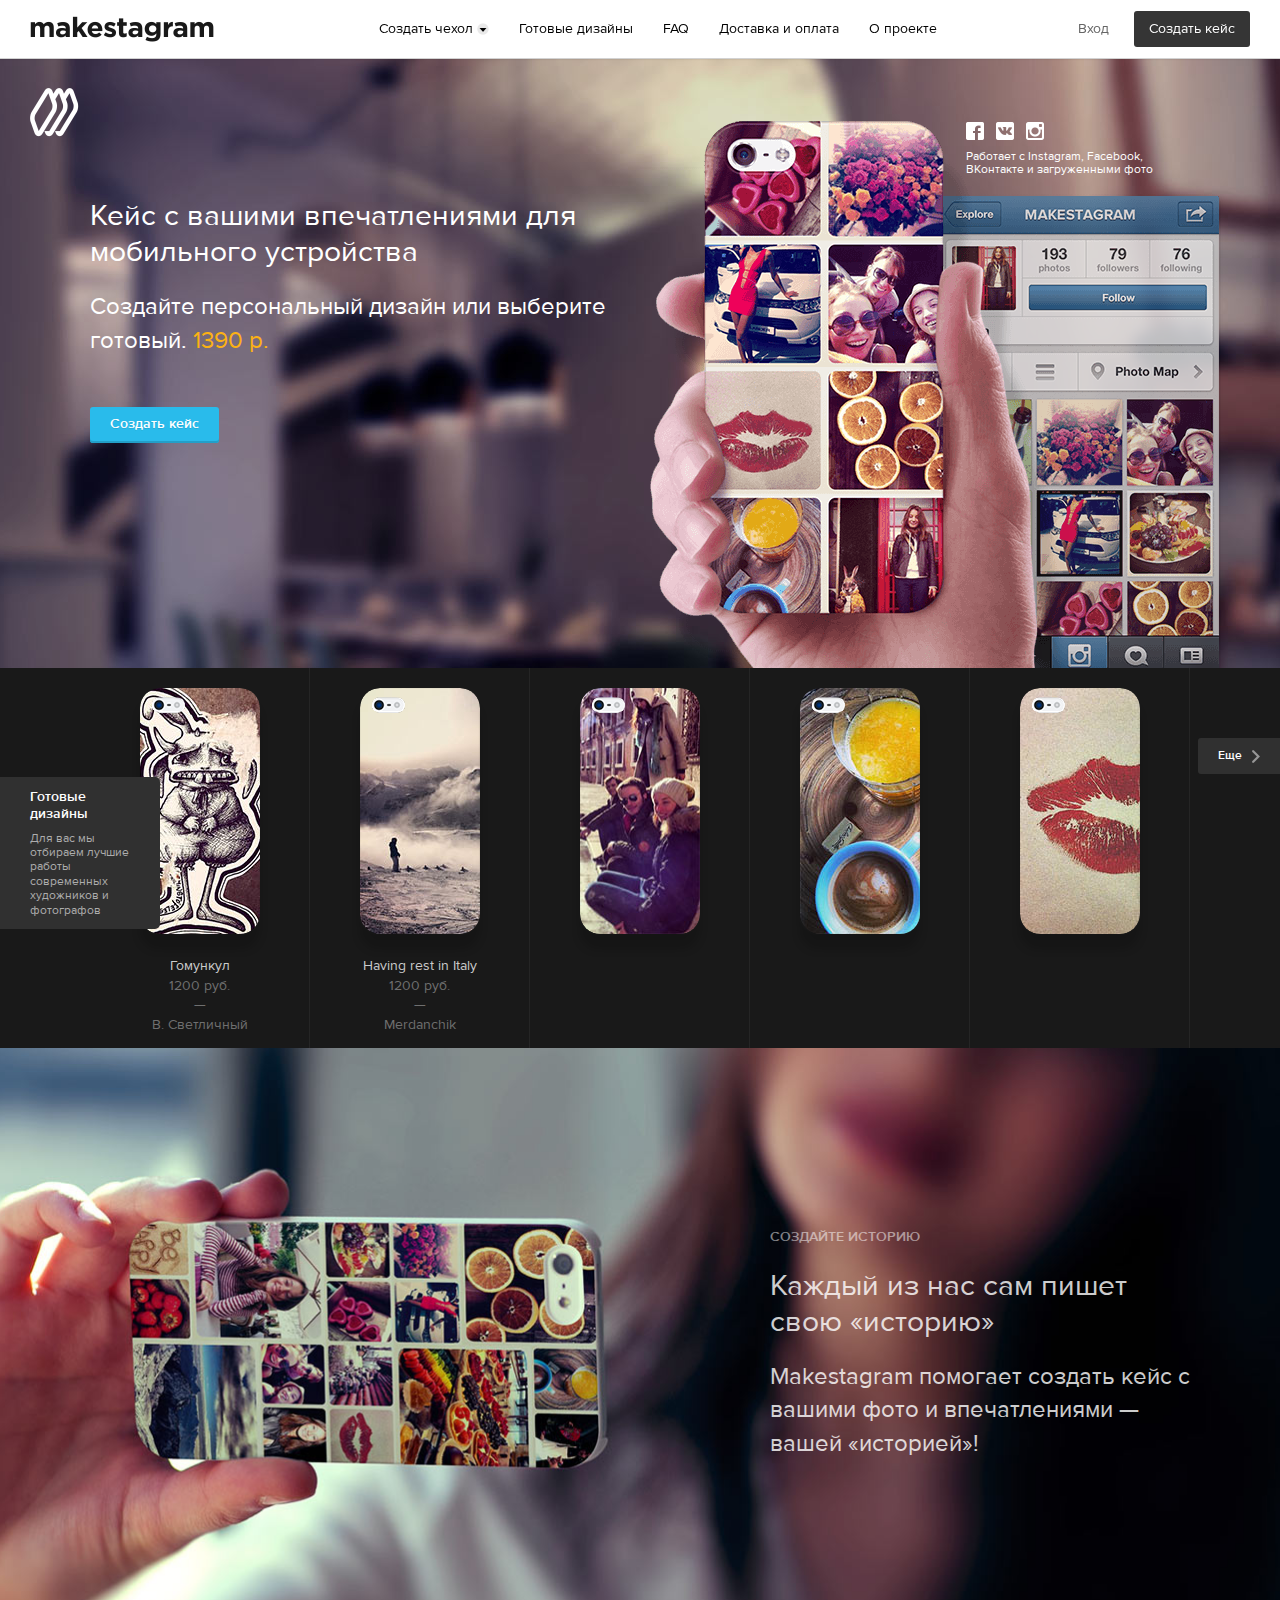
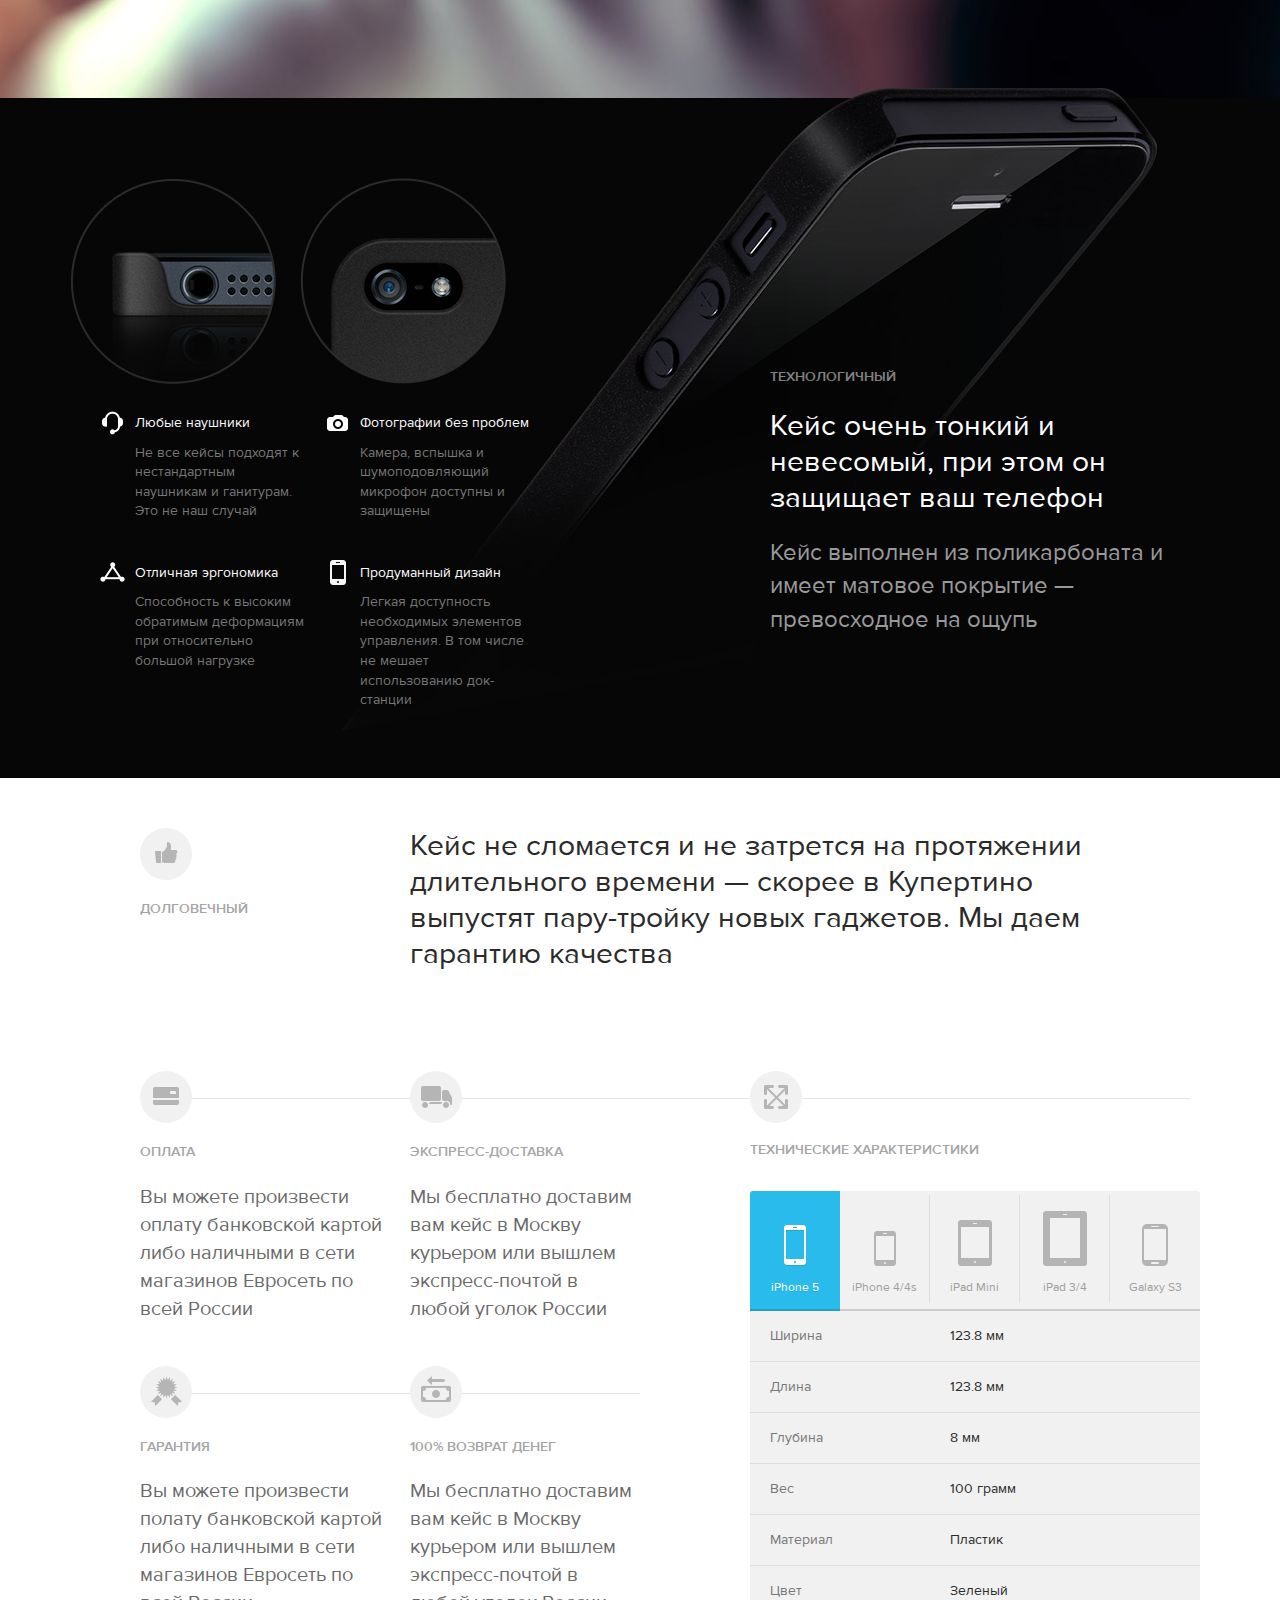
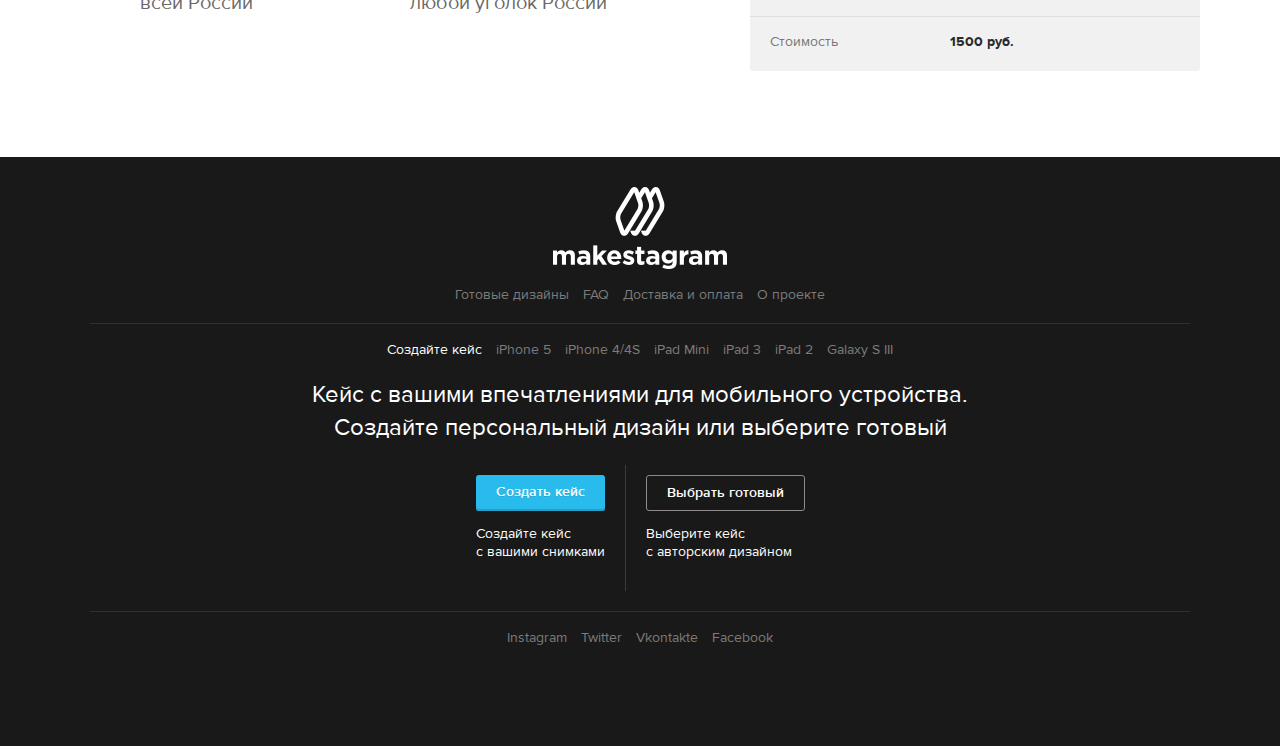
==== commit ef765f68: "cart ico, header fix, faq fix" ====
--- a/index.html
+++ b/index.html
@@ -13,9 +13,9 @@
     <script type="text/javascript" src="js/jquery.mCustomScrollbar.concat.min.js"></script>
     <script type="text/javascript" src="js/common.js"></script>
 </head>
-<body class="top_slim">
-
-<div class="top_fixed">
+<body>
+
+<div class="top_content">
     <div class="top_login">
         <ul>
             <li><a href="#" class="social-fb"></a></li>
--- a/css/screen.css
+++ b/css/screen.css
@@ -116,37 +116,47 @@
 
 /* line 77, ../sass/common.scss */
 .page {
+  -moz-transition: padding-top 0.3s ease-in-out;
+  -webkit-transition: padding-top 0.3s ease-in-out;
+  -o-transition: padding-top 0.3s ease-in-out;
+  -ms-transition: padding-top 0.3s ease-in-out;
+  transition: padding-top 0.3s ease-in-out;
   min-width: 1200px;
   padding-top: 58px;
 }
-/* line 80, ../sass/common.scss */
+/* line 81, ../sass/common.scss */
 .page p {
   padding-bottom: 20px;
 }
 
-/* line 85, ../sass/common.scss */
+/* line 86, ../sass/common.scss */
 .outer {
   padding: 0 30px;
 }
-/* line 87, ../sass/common.scss */
+/* line 88, ../sass/common.scss */
 .outer .ico_logo {
   position: absolute;
 }
 
-/* line 92, ../sass/common.scss */
+/* line 93, ../sass/common.scss */
 .wrap {
   width: 1100px;
   margin: 0 auto;
 }
 
-/* line 97, ../sass/common.scss */
-.top_fixed {
+/* line 98, ../sass/common.scss */
+.top_content {
   position: fixed;
   z-index: 90;
   width: 100%;
 }
 
-/* line 103, ../sass/common.scss */
+/* line 105, ../sass/common.scss */
+.top_fixed .top .cell {
+  height: 40px;
+}
+
+/* line 110, ../sass/common.scss */
 .top {
   -webkit-box-shadow: 0 1px 1px rgba(0, 0, 0, 0.05);
   -moz-box-shadow: 0 1px 1px rgba(0, 0, 0, 0.05);
@@ -156,40 +166,36 @@
   position: relative;
   z-index: 50;
 }
-/* line 109, ../sass/common.scss */
+/* line 116, ../sass/common.scss */
 .top .table {
   width: 100%;
   position: relative;
 }
-/* line 113, ../sass/common.scss */
+/* line 120, ../sass/common.scss */
 .top .cell {
+  -moz-transition: height 0.3s ease-in-out;
+  -webkit-transition: height 0.3s ease-in-out;
+  -o-transition: height 0.3s ease-in-out;
+  -ms-transition: height 0.3s ease-in-out;
+  transition: height 0.3s ease-in-out;
   display: table-cell;
   height: 58px;
   vertical-align: middle;
   text-align: center;
 }
-/* line 119, ../sass/common.scss */
+/* line 127, ../sass/common.scss */
 .top .cell:first-child, .top .cell:last-child {
   width: 500px;
   text-align: left;
 }
-/* line 123, ../sass/common.scss */
+/* line 131, ../sass/common.scss */
 .top .cell:last-child {
   text-align: right;
 }
 
-/* line 128, ../sass/common.scss */
-.top_slim .page {
-  padding-top: 40px;
-}
-/* line 131, ../sass/common.scss */
-.top_slim .top .cell {
-  height: 40px;
-}
-
-/* line 134, ../sass/common.scss */
+/* line 135, ../sass/common.scss */
 .head_logo {
-  background: url('../img/common-sa09b01b004.png') 0 -69px no-repeat;
+  background: url('../img/common-s7b16feaa36.png') 0 -69px no-repeat;
   width: 184px;
   height: 26px;
   display: -moz-inline-stack;
@@ -200,9 +206,9 @@
   *display: inline;
 }
 
-/* line 138, ../sass/common.scss */
+/* line 139, ../sass/common.scss */
 .text_logo-dark {
-  background: url('../img/common-sa09b01b004.png') 0 -509px no-repeat;
+  background: url('../img/common-s7b16feaa36.png') 0 -509px no-repeat;
   width: 174px;
   height: 82px;
   display: -moz-inline-stack;
@@ -213,9 +219,9 @@
   *display: inline;
 }
 
-/* line 142, ../sass/common.scss */
+/* line 143, ../sass/common.scss */
 .ico_logo {
-  background: url('../img/common-sa09b01b004.png') 0 -315px no-repeat;
+  background: url('../img/common-s7b16feaa36.png') 0 -315px no-repeat;
   width: 49px;
   height: 49px;
   display: -moz-inline-stack;
@@ -226,9 +232,9 @@
   *display: inline;
 }
 
-/* line 146, ../sass/common.scss */
+/* line 147, ../sass/common.scss */
 .ico_logo-dark {
-  background: url('../img/common-sa09b01b004.png') -104px 0 no-repeat;
+  background: url('../img/common-s7b16feaa36.png') -104px 0 no-repeat;
   width: 49px;
   height: 49px;
   display: -moz-inline-stack;
@@ -239,9 +245,9 @@
   *display: inline;
 }
 
-/* line 150, ../sass/common.scss */
+/* line 151, ../sass/common.scss */
 .ico_logo-big {
-  background: url('../img/common-sa09b01b004.png') 0 -674px no-repeat;
+  background: url('../img/common-s7b16feaa36.png') 0 -674px no-repeat;
   width: 114px;
   height: 115px;
   display: -moz-inline-stack;
@@ -252,9 +258,9 @@
   *display: inline;
 }
 
-/* line 154, ../sass/common.scss */
+/* line 155, ../sass/common.scss */
 .footer_logo {
-  background: url('../img/common-sa09b01b004.png') 0 -427px no-repeat;
+  background: url('../img/common-s7b16feaa36.png') 0 -427px no-repeat;
   width: 174px;
   height: 82px;
   display: -moz-inline-stack;
@@ -265,7 +271,7 @@
   *display: inline;
 }
 
-/* line 159, ../sass/common.scss */
+/* line 160, ../sass/common.scss */
 .nav {
   display: -moz-inline-stack;
   display: inline-block;
@@ -275,21 +281,21 @@
   *display: inline;
   list-style: none;
 }
-/* line 162, ../sass/common.scss */
+/* line 163, ../sass/common.scss */
 .nav li {
   display: block;
   font-size: 14px;
   float: left;
 }
-/* line 167, ../sass/common.scss */
+/* line 168, ../sass/common.scss */
 .nav.top_menu {
   width: 600px;
 }
-/* line 171, ../sass/common.scss */
+/* line 172, ../sass/common.scss */
 .nav.side_menu li {
   margin-left: 10px;
 }
-/* line 173, ../sass/common.scss */
+/* line 174, ../sass/common.scss */
 .nav a {
   -webkit-border-radius: 3px;
   -moz-border-radius: 3px;
@@ -302,7 +308,7 @@
   padding: 0 15px;
   color: #000;
 }
-/* line 181, ../sass/common.scss */
+/* line 182, ../sass/common.scss */
 .nav .active a {
   -webkit-box-shadow: inset 0 2px 0 #9a9a9a;
   -moz-box-shadow: inset 0 2px 0 #9a9a9a;
@@ -311,13 +317,17 @@
   color: #fff;
   text-shadow: 0 1px 0 rgba(0, 0, 0, 0.1);
 }
-/* line 187, ../sass/common.scss */
+/* line 188, ../sass/common.scss */
 .nav .create_link {
   background: #353535;
   color: #fff;
   text-shadow: 0 1px 0 rgba(0, 0, 0, 0.1);
 }
-/* line 192, ../sass/common.scss */
+/* line 193, ../sass/common.scss */
+.nav .login_link {
+  color: #666;
+}
+/* line 196, ../sass/common.scss */
 .nav .s_arrow {
   background: url('../img/icons-s3e79710a1d.png') 0 -18px no-repeat;
   width: 12px;
@@ -334,20 +344,35 @@
   vertical-align: middle;
   margin: -2px 0 0 4px;
 }
-/* line 199, ../sass/common.scss */
+/* line 203, ../sass/common.scss */
 .nav .active .s_arrow {
   background: url('../img/icons-s3e79710a1d.png') -12px -18px no-repeat;
   width: 12px;
   height: 12px;
 }
-
-/* line 204, ../sass/common.scss */
+/* line 206, ../sass/common.scss */
+.nav .ico-cart {
+  display: -moz-inline-stack;
+  display: inline-block;
+  vertical-align: middle;
+  *vertical-align: auto;
+  zoom: 1;
+  *display: inline;
+  font: 0/0 a;
+  text-shadow: none;
+  color: transparent;
+  background: url('../img/common-s7b16feaa36.png') -22px -49px no-repeat;
+  width: 15px;
+  height: 12px;
+}
+
+/* line 213, ../sass/common.scss */
 .promo {
   background-position: 50% 50%;
   background-size: cover;
   color: #fff;
 }
-/* line 208, ../sass/common.scss */
+/* line 217, ../sass/common.scss */
 .promo .outer {
   padding: 30px;
 }
@@ -359,36 +384,36 @@
   clear: both;
   visibility: hidden;
 }
-/* line 214, ../sass/common.scss */
+/* line 223, ../sass/common.scss */
 .promo h2 {
   padding-bottom: 50px;
 }
-/* line 217, ../sass/common.scss */
+/* line 226, ../sass/common.scss */
 .promo h2 span {
   color: #fcb214;
 }
 
-/* line 222, ../sass/common.scss */
+/* line 231, ../sass/common.scss */
 .text_left {
   float: left;
   width: 550px;
   margin-top: 110px;
 }
 
-/* line 227, ../sass/common.scss */
+/* line 236, ../sass/common.scss */
 .text_right {
   float: right;
   width: 420px;
   margin-top: 180px;
 }
 
-/* line 233, ../sass/common.scss */
+/* line 242, ../sass/common.scss */
 .promo_top {
   background-image: url(../img/promobg1.jpg);
   height: 610px;
   position: relative;
 }
-/* line 237, ../sass/common.scss */
+/* line 246, ../sass/common.scss */
 .promo_top .promo_hand {
   position: absolute;
   background-image: url(../img/promo_hand.png);
@@ -397,7 +422,7 @@
   bottom: 0;
   left: 50%;
 }
-/* line 245, ../sass/common.scss */
+/* line 254, ../sass/common.scss */
 .promo_top .work_with {
   font-size: 12px;
   width: 230px;
@@ -407,7 +432,7 @@
   margin-left: 326px;
   line-height: 1.1;
 }
-/* line 253, ../sass/common.scss */
+/* line 262, ../sass/common.scss */
 .promo_top .work_with ul {
   list-style: none;
   padding-bottom: 10px;
@@ -420,96 +445,96 @@
   clear: both;
   visibility: hidden;
 }
-/* line 257, ../sass/common.scss */
+/* line 266, ../sass/common.scss */
 .promo_top .work_with ul li {
   float: left;
   margin-right: 12px;
 }
-/* line 262, ../sass/common.scss */
+/* line 271, ../sass/common.scss */
 .promo_top .work_with i {
   display: block;
 }
 
-/* line 268, ../sass/common.scss */
+/* line 277, ../sass/common.scss */
 .top-fb {
   background: url('../img/icons-s3e79710a1d.png') -18px 0 no-repeat;
   width: 18px;
   height: 18px;
 }
 
-/* line 269, ../sass/common.scss */
+/* line 278, ../sass/common.scss */
 .top-vk {
   background: url('../img/icons-s3e79710a1d.png') 0 0 no-repeat;
   width: 18px;
   height: 18px;
 }
 
-/* line 270, ../sass/common.scss */
+/* line 279, ../sass/common.scss */
 .top-insta {
   background: url('../img/icons-s3e79710a1d.png') -24px -18px no-repeat;
   width: 18px;
   height: 18px;
 }
 
-/* line 272, ../sass/common.scss */
+/* line 281, ../sass/common.scss */
 .tab-fb {
   background: url('../img/icons-s3e79710a1d.png') -16px -36px no-repeat;
   width: 18px;
   height: 18px;
 }
 
-/* line 273, ../sass/common.scss */
+/* line 282, ../sass/common.scss */
 .tab-vk {
   background: url('../img/icons-s3e79710a1d.png') 0 -61px no-repeat;
   width: 18px;
   height: 18px;
 }
 
-/* line 274, ../sass/common.scss */
+/* line 283, ../sass/common.scss */
 .tab-insta {
   background: url('../img/icons-s3e79710a1d.png') -34px -36px no-repeat;
   width: 18px;
   height: 19px;
 }
 
-/* line 276, ../sass/common.scss */
+/* line 285, ../sass/common.scss */
 .active .tab-fb {
   background: url('../img/icons-s3e79710a1d.png') -18px 0 no-repeat;
   width: 18px;
   height: 18px;
 }
 
-/* line 277, ../sass/common.scss */
+/* line 286, ../sass/common.scss */
 .active .tab-vk {
   background: url('../img/icons-s3e79710a1d.png') 0 0 no-repeat;
   width: 18px;
   height: 18px;
 }
 
-/* line 278, ../sass/common.scss */
+/* line 287, ../sass/common.scss */
 .active .tab-insta {
   background: url('../img/icons-s3e79710a1d.png') -24px -18px no-repeat;
   width: 18px;
   height: 18px;
 }
 
-/* line 280, ../sass/common.scss */
+/* line 289, ../sass/common.scss */
 .promo_med {
   background-image: url(../img/promobg2.jpg);
   height: 650px;
 }
-/* line 283, ../sass/common.scss */
+/* line 292, ../sass/common.scss */
 .promo_med h1, .promo_med h2 {
   filter: progid:DXImageTransform.Microsoft.Alpha(Opacity=80);
   opacity: 0.8;
 }
-/* line 284, ../sass/common.scss */
+/* line 293, ../sass/common.scss */
 .promo_med h3 {
   filter: progid:DXImageTransform.Microsoft.Alpha(Opacity=50);
   opacity: 0.5;
 }
 
-/* line 287, ../sass/common.scss */
+/* line 296, ../sass/common.scss */
 .slider {
   min-height: 380px;
   position: relative;
@@ -522,7 +547,7 @@
   clear: both;
   visibility: hidden;
 }
-/* line 292, ../sass/common.scss */
+/* line 301, ../sass/common.scss */
 .slider .prev,
 .slider .next {
   position: absolute;
@@ -533,13 +558,13 @@
   margin-top: -18px;
   z-index: 10;
 }
-/* line 300, ../sass/common.scss */
+/* line 309, ../sass/common.scss */
 .slider .prev i,
 .slider .next i {
   display: block;
   margin: 12px auto 0;
 }
-/* line 306, ../sass/common.scss */
+/* line 315, ../sass/common.scss */
 .slider .more {
   font-family: "ProximaNova-Semibold", Arial, sans-serif;
   font-size: 12px;
@@ -552,7 +577,7 @@
   z-index: 10;
   color: #fff;
 }
-/* line 317, ../sass/common.scss */
+/* line 326, ../sass/common.scss */
 .slider .more i {
   display: -moz-inline-stack;
   display: inline-block;
@@ -563,7 +588,7 @@
   vertical-align: top;
   margin: 12px 0 0 10px;
 }
-/* line 322, ../sass/common.scss */
+/* line 331, ../sass/common.scss */
 .slider .more span {
   display: -moz-inline-stack;
   display: inline-block;
@@ -573,7 +598,7 @@
   *display: inline;
   vertical-align: top;
 }
-/* line 328, ../sass/common.scss */
+/* line 337, ../sass/common.scss */
 .slider .prev {
   -webkit-border-radius: 0 3px 3px 0;
   -moz-border-radius: 0 3px 3px 0;
@@ -582,13 +607,13 @@
   border-radius: 0 3px 3px 0;
   left: 0;
 }
-/* line 331, ../sass/common.scss */
+/* line 340, ../sass/common.scss */
 .slider .prev i {
-  background: url('../img/common-sa09b01b004.png') -72px -49px no-repeat;
+  background: url('../img/common-s7b16feaa36.png') -79px -49px no-repeat;
   width: 8px;
   height: 13px;
 }
-/* line 333, ../sass/common.scss */
+/* line 342, ../sass/common.scss */
 .slider .next {
   -webkit-border-radius: 3px 0 0 3px;
   -moz-border-radius: 3px 0 0 3px;
@@ -597,13 +622,13 @@
   border-radius: 3px 0 0 3px;
   right: 0;
 }
-/* line 336, ../sass/common.scss */
+/* line 345, ../sass/common.scss */
 .slider .next i {
-  background: url('../img/common-sa09b01b004.png') -56px -49px no-repeat;
+  background: url('../img/common-s7b16feaa36.png') -87px -49px no-repeat;
   width: 8px;
   height: 13px;
 }
-/* line 338, ../sass/common.scss */
+/* line 347, ../sass/common.scss */
 .slider .more {
   -webkit-border-radius: 3px 0 0 3px;
   -moz-border-radius: 3px 0 0 3px;
@@ -612,13 +637,13 @@
   border-radius: 3px 0 0 3px;
   right: 0;
 }
-/* line 341, ../sass/common.scss */
+/* line 350, ../sass/common.scss */
 .slider .more i {
-  background: url('../img/common-sa09b01b004.png') -56px -49px no-repeat;
+  background: url('../img/common-s7b16feaa36.png') -87px -49px no-repeat;
   width: 8px;
   height: 13px;
 }
-/* line 343, ../sass/common.scss */
+/* line 352, ../sass/common.scss */
 .slider aside {
   -webkit-border-radius: 0 5px 5px 0;
   -moz-border-radius: 0 5px 5px 0;
@@ -636,39 +661,39 @@
   color: #fff;
   line-height: 1.2;
 }
-/* line 355, ../sass/common.scss */
+/* line 364, ../sass/common.scss */
 .slider aside p {
   font-size: 12px;
   color: #adadad;
   padding-bottom: 8px;
 }
-/* line 359, ../sass/common.scss */
+/* line 368, ../sass/common.scss */
 .slider aside p b {
   font-family: "ProximaNova-Semibold", Arial, sans-serif;
   color: #fff;
   font-size: 14px;
 }
-/* line 366, ../sass/common.scss */
+/* line 375, ../sass/common.scss */
 .slider.bg_white {
   background: #fff;
 }
-/* line 369, ../sass/common.scss */
+/* line 378, ../sass/common.scss */
 .slider.bg_black {
   background: #191919;
 }
-/* line 372, ../sass/common.scss */
+/* line 381, ../sass/common.scss */
 .slider.bg_transparent {
   background: transparent;
 }
 
-/* line 378, ../sass/common.scss */
+/* line 387, ../sass/common.scss */
 .technology {
   background: #060606 url(../img/tech-phone-bg.jpg) 50% 0 no-repeat;
   min-height: 680px;
   position: relative;
   color: #fff;
 }
-/* line 383, ../sass/common.scss */
+/* line 392, ../sass/common.scss */
 .technology .phone_top {
   background: transparent url(../img/phone_top.png) 0 0 no-repeat;
   display: block;
@@ -679,7 +704,7 @@
   left: 50%;
   margin-left: 211px;
 }
-/* line 392, ../sass/common.scss */
+/* line 401, ../sass/common.scss */
 .technology .phone_jack {
   display: -moz-inline-stack;
   display: inline-block;
@@ -694,7 +719,7 @@
   margin-left: -20px;
   margin-right: 20px;
 }
-/* line 401, ../sass/common.scss */
+/* line 410, ../sass/common.scss */
 .technology .phone_camera {
   display: -moz-inline-stack;
   display: inline-block;
@@ -715,38 +740,38 @@
   clear: both;
   visibility: hidden;
 }
-/* line 411, ../sass/common.scss */
+/* line 420, ../sass/common.scss */
 .technology dl {
   float: left;
   width: 220px;
   margin: 30px 5px 0 0;
 }
-/* line 415, ../sass/common.scss */
+/* line 424, ../sass/common.scss */
 .technology dl .ico {
   margin-top: -14px;
   float: left;
 }
-/* line 419, ../sass/common.scss */
+/* line 428, ../sass/common.scss */
 .technology dl dd {
   color: #777;
   margin: 10px 0 0 45px;
   height: 120px;
 }
-/* line 425, ../sass/common.scss */
+/* line 434, ../sass/common.scss */
 .technology .text_right {
   margin-top: 270px;
 }
-/* line 428, ../sass/common.scss */
+/* line 437, ../sass/common.scss */
 .technology h3 {
   filter: progid:DXImageTransform.Microsoft.Alpha(Opacity=50);
   opacity: 0.5;
 }
-/* line 431, ../sass/common.scss */
+/* line 440, ../sass/common.scss */
 .technology h2 {
   color: #999;
 }
 
-/* line 437, ../sass/common.scss */
+/* line 446, ../sass/common.scss */
 .ico {
   display: -moz-inline-stack;
   display: inline-block;
@@ -759,34 +784,34 @@
   background-position: 50% 50%;
   background-repeat: no-repeat;
 }
-/* line 443, ../sass/common.scss */
+/* line 452, ../sass/common.scss */
 .ico.ico-headphones {
   background-image: url(../img/icons/ico-headphones.png);
 }
-/* line 444, ../sass/common.scss */
+/* line 453, ../sass/common.scss */
 .ico.ico-ergo {
   background-image: url(../img/icons/ico-ergo.png);
 }
-/* line 445, ../sass/common.scss */
+/* line 454, ../sass/common.scss */
 .ico.ico-foto {
   background-image: url(../img/icons/ico-foto.png);
 }
-/* line 446, ../sass/common.scss */
+/* line 455, ../sass/common.scss */
 .ico.ico-iphone {
   background-image: url(../img/icons/ico-iphone.png);
 }
-/* line 447, ../sass/common.scss */
+/* line 456, ../sass/common.scss */
 .ico.ico-brush {
   background-image: url(../img/icons/ico-brush.png);
 }
 
-/* line 450, ../sass/common.scss */
+/* line 459, ../sass/common.scss */
 .description {
   min-height: 500px;
   padding: 50px 0 70px;
   background: #fff;
 }
-/* line 454, ../sass/common.scss */
+/* line 463, ../sass/common.scss */
 .description header {
   min-height: 270px;
 }
@@ -798,18 +823,18 @@
   clear: both;
   visibility: hidden;
 }
-/* line 457, ../sass/common.scss */
+/* line 466, ../sass/common.scss */
 .description header h1 {
   overflow: hidden;
   padding-right: 50px;
 }
-/* line 461, ../sass/common.scss */
+/* line 470, ../sass/common.scss */
 .description header aside {
   float: left;
   width: 270px;
   margin-left: 50px;
 }
-/* line 465, ../sass/common.scss */
+/* line 474, ../sass/common.scss */
 .description header aside h3 {
   color: #a5a5a5;
   padding-top: 20px;
@@ -823,7 +848,7 @@
   clear: both;
   visibility: hidden;
 }
-/* line 475, ../sass/common.scss */
+/* line 484, ../sass/common.scss */
 .descr_content aside {
   width: 500px;
   margin-left: 50px;
@@ -837,65 +862,65 @@
   clear: both;
   visibility: hidden;
 }
-/* line 481, ../sass/common.scss */
+/* line 490, ../sass/common.scss */
 .descr_content dl {
   float: left;
   color: #696969;
   font-size: 20px;
   width: 270px;
 }
-/* line 486, ../sass/common.scss */
+/* line 495, ../sass/common.scss */
 .descr_content dl .icon_holder {
   margin-top: -28px;
 }
-/* line 489, ../sass/common.scss */
+/* line 498, ../sass/common.scss */
 .descr_content dl h3 {
   color: #a5a5a5;
   padding-top: 20px;
 }
-/* line 493, ../sass/common.scss */
+/* line 502, ../sass/common.scss */
 .descr_content dl dt {
   border-top: 1px solid #e5e5e5;
 }
-/* line 496, ../sass/common.scss */
+/* line 505, ../sass/common.scss */
 .descr_content dl dd {
   height: 210px;
   padding-right: 25px;
 }
-/* line 501, ../sass/common.scss */
+/* line 510, ../sass/common.scss */
 .descr_content .short {
   width: 230px;
 }
-/* line 503, ../sass/common.scss */
+/* line 512, ../sass/common.scss */
 .descr_content .short dd {
   padding-right: 0;
 }
 
-/* line 510, ../sass/common.scss */
+/* line 519, ../sass/common.scss */
 .tech_holder {
   border-top: 1px solid #e5e5e5;
   float: left;
   width: 550px;
 }
-/* line 514, ../sass/common.scss */
+/* line 523, ../sass/common.scss */
 .tech_holder .icon_holder {
   margin-top: -28px;
   margin-left: 110px;
   float: left;
 }
-/* line 519, ../sass/common.scss */
+/* line 528, ../sass/common.scss */
 .tech_holder h3 {
   color: #a5a5a5;
   padding-top: 42px;
   padding-bottom: 30px;
   margin-left: 110px;
 }
-/* line 525, ../sass/common.scss */
+/* line 534, ../sass/common.scss */
 .tech_holder .tech_table {
   margin-left: 110px;
 }
 
-/* line 530, ../sass/common.scss */
+/* line 539, ../sass/common.scss */
 .tech_table {
   -webkit-border-radius: 3px;
   -moz-border-radius: 3px;
@@ -915,7 +940,7 @@
   clear: both;
   visibility: hidden;
 }
-/* line 538, ../sass/common.scss */
+/* line 547, ../sass/common.scss */
 .tech_table nav .tab {
   -webkit-box-sizing: border-box;
   -moz-box-sizing: border-box;
@@ -930,12 +955,12 @@
   color: #9f9f9f;
   cursor: pointer;
 }
-/* line 549, ../sass/common.scss */
+/* line 558, ../sass/common.scss */
 .tech_table nav .tab .inner {
   height: 108px;
   border-right: 1px solid #dedede;
 }
-/* line 553, ../sass/common.scss */
+/* line 562, ../sass/common.scss */
 .tech_table nav .tab.active {
   background: #29bbeb;
   border-color: #239fc8;
@@ -944,15 +969,15 @@
   cursor: default;
   text-shadow: 0 1px 0 rgba(0, 0, 0, 0.1);
 }
-/* line 560, ../sass/common.scss */
+/* line 569, ../sass/common.scss */
 .tech_table nav .tab.active .inner {
   border-right: 0;
 }
-/* line 563, ../sass/common.scss */
+/* line 572, ../sass/common.scss */
 .tech_table nav .tab:last-child .inner {
   border-right: 0;
 }
-/* line 565, ../sass/common.scss */
+/* line 574, ../sass/common.scss */
 .tech_table nav .tab i {
   display: -moz-inline-stack;
   display: inline-block;
@@ -964,34 +989,34 @@
   width: 44px;
   margin: 16px 0 13px;
 }
-/* line 573, ../sass/common.scss */
+/* line 582, ../sass/common.scss */
 .tech_table .table {
   width: 100%;
 }
-/* line 575, ../sass/common.scss */
+/* line 584, ../sass/common.scss */
 .tech_table .table .cell {
   line-height: 50px;
   color: #2a2a2a;
   border-bottom: 1px solid #dedede;
 }
-/* line 579, ../sass/common.scss */
+/* line 588, ../sass/common.scss */
 .tech_table .table .cell:first-child {
   color: #777;
   padding-left: 20px;
   width: 180px;
 }
-/* line 585, ../sass/common.scss */
+/* line 594, ../sass/common.scss */
 .tech_table .table .row:last-child .cell {
   border-bottom: 0;
 }
 
-/* line 591, ../sass/common.scss */
+/* line 600, ../sass/common.scss */
 .dev_menu {
   text-align: center;
   display: none;
   background: #f1f1f1;
 }
-/* line 595, ../sass/common.scss */
+/* line 604, ../sass/common.scss */
 .dev_menu nav {
   display: -moz-inline-stack;
   display: inline-block;
@@ -1008,7 +1033,7 @@
   clear: both;
   visibility: hidden;
 }
-/* line 598, ../sass/common.scss */
+/* line 607, ../sass/common.scss */
 .dev_menu nav .tab {
   -webkit-box-sizing: border-box;
   -moz-box-sizing: border-box;
@@ -1021,12 +1046,12 @@
   color: #9f9f9f;
   cursor: pointer;
 }
-/* line 607, ../sass/common.scss */
+/* line 616, ../sass/common.scss */
 .dev_menu nav .tab .inner {
   height: 120px;
   border-right: 1px solid #dedede;
 }
-/* line 611, ../sass/common.scss */
+/* line 620, ../sass/common.scss */
 .dev_menu nav .tab.active {
   background: #29bbeb;
   border-color: #239fc8;
@@ -1035,15 +1060,15 @@
   cursor: default;
   text-shadow: 0 1px 0 rgba(0, 0, 0, 0.1);
 }
-/* line 618, ../sass/common.scss */
+/* line 627, ../sass/common.scss */
 .dev_menu nav .tab.active .inner {
   border-right: 0;
 }
-/* line 621, ../sass/common.scss */
+/* line 630, ../sass/common.scss */
 .dev_menu nav .tab:last-child .inner {
   border-right: 0;
 }
-/* line 623, ../sass/common.scss */
+/* line 632, ../sass/common.scss */
 .dev_menu nav .tab i {
   display: -moz-inline-stack;
   display: inline-block;
@@ -1056,84 +1081,84 @@
   margin: 16px 0 13px;
 }
 
-/* line 633, ../sass/common.scss */
+/* line 642, ../sass/common.scss */
 .dev_top_menu {
   -webkit-box-shadow: 0 1px 1px rgba(0, 0, 0, 0.05);
   -moz-box-shadow: 0 1px 1px rgba(0, 0, 0, 0.05);
   box-shadow: 0 1px 1px rgba(0, 0, 0, 0.05);
 }
 
-/* line 637, ../sass/common.scss */
+/* line 646, ../sass/common.scss */
 .dev-iphone5 {
-  background: url('../img/common-sa09b01b004.png') -137px -205px no-repeat;
+  background: url('../img/common-s7b16feaa36.png') 0 -260px no-repeat;
   width: 44px;
   height: 55px;
 }
 
-/* line 640, ../sass/common.scss */
+/* line 649, ../sass/common.scss */
 .dev-iphone4 {
-  background: url('../img/common-sa09b01b004.png') -88px -260px no-repeat;
+  background: url('../img/common-s7b16feaa36.png') -49px -315px no-repeat;
   width: 44px;
   height: 55px;
 }
 
-/* line 643, ../sass/common.scss */
+/* line 652, ../sass/common.scss */
 .dev-ipad_mini {
-  background: url('../img/common-sa09b01b004.png') 0 -372px no-repeat;
+  background: url('../img/common-s7b16feaa36.png') -44px -372px no-repeat;
   width: 44px;
   height: 55px;
 }
 
-/* line 646, ../sass/common.scss */
+/* line 655, ../sass/common.scss */
 .dev-ipad {
-  background: url('../img/common-sa09b01b004.png') -139px -95px no-repeat;
+  background: url('../img/common-s7b16feaa36.png') -88px -260px no-repeat;
   width: 44px;
   height: 55px;
 }
 
-/* line 649, ../sass/common.scss */
+/* line 658, ../sass/common.scss */
 .dev-galaxy {
-  background: url('../img/common-sa09b01b004.png') -139px -150px no-repeat;
+  background: url('../img/common-s7b16feaa36.png') -139px -150px no-repeat;
   width: 44px;
   height: 55px;
 }
 
-/* line 653, ../sass/common.scss */
+/* line 662, ../sass/common.scss */
 .active .dev-iphone5 {
-  background: url('../img/common-sa09b01b004.png') -132px -260px no-repeat;
+  background: url('../img/common-s7b16feaa36.png') -132px -260px no-repeat;
   width: 44px;
   height: 55px;
 }
 
-/* line 656, ../sass/common.scss */
+/* line 665, ../sass/common.scss */
 .active .dev-iphone4 {
-  background: url('../img/common-sa09b01b004.png') -49px -315px no-repeat;
+  background: url('../img/common-s7b16feaa36.png') 0 -372px no-repeat;
   width: 44px;
   height: 55px;
 }
 
-/* line 659, ../sass/common.scss */
+/* line 668, ../sass/common.scss */
 .active .dev-ipad_mini {
-  background: url('../img/common-sa09b01b004.png') -44px -372px no-repeat;
+  background: url('../img/common-s7b16feaa36.png') -139px -95px no-repeat;
   width: 44px;
   height: 55px;
 }
 
-/* line 662, ../sass/common.scss */
+/* line 671, ../sass/common.scss */
 .active .dev-ipad {
-  background: url('../img/common-sa09b01b004.png') 0 -260px no-repeat;
+  background: url('../img/common-s7b16feaa36.png') -137px -205px no-repeat;
   width: 44px;
   height: 55px;
 }
 
-/* line 665, ../sass/common.scss */
+/* line 674, ../sass/common.scss */
 .active .dev-galaxy {
-  background: url('../img/common-sa09b01b004.png') -44px -260px no-repeat;
+  background: url('../img/common-s7b16feaa36.png') -44px -260px no-repeat;
   width: 44px;
   height: 55px;
 }
 
-/* line 669, ../sass/common.scss */
+/* line 678, ../sass/common.scss */
 .icon {
   -webkit-border-radius: 26px;
   -moz-border-radius: 26px;
@@ -1150,12 +1175,12 @@
   text-align: center;
   vertical-align: middle;
 }
-/* line 678, ../sass/common.scss */
+/* line 687, ../sass/common.scss */
 .icon.dark {
   background: #c5c5c5;
 }
 
-/* line 683, ../sass/common.scss */
+/* line 692, ../sass/common.scss */
 .dim-truck {
   display: -moz-inline-stack;
   display: inline-block;
@@ -1168,7 +1193,7 @@
   height: 22px;
 }
 
-/* line 688, ../sass/common.scss */
+/* line 697, ../sass/common.scss */
 .dim-thumb_up {
   display: -moz-inline-stack;
   display: inline-block;
@@ -1181,7 +1206,7 @@
   height: 24px;
 }
 
-/* line 693, ../sass/common.scss */
+/* line 702, ../sass/common.scss */
 .dim-payback {
   display: -moz-inline-stack;
   display: inline-block;
@@ -1194,7 +1219,7 @@
   height: 31px;
 }
 
-/* line 698, ../sass/common.scss */
+/* line 707, ../sass/common.scss */
 .dim-warranty {
   display: -moz-inline-stack;
   display: inline-block;
@@ -1207,7 +1232,7 @@
   height: 31px;
 }
 
-/* line 703, ../sass/common.scss */
+/* line 712, ../sass/common.scss */
 .dim-expand {
   display: -moz-inline-stack;
   display: inline-block;
@@ -1220,7 +1245,7 @@
   height: 24px;
 }
 
-/* line 708, ../sass/common.scss */
+/* line 717, ../sass/common.scss */
 .dim-card {
   display: -moz-inline-stack;
   display: inline-block;
@@ -1233,8 +1258,9 @@
   height: 20px;
 }
 
-/* line 713, ../sass/common.scss */
-.button {
+/* line 723, ../sass/common.scss */
+.button,
+.nav .button {
   -webkit-box-sizing: border-box;
   -moz-box-sizing: border-box;
   box-sizing: border-box;
@@ -1257,12 +1283,14 @@
   position: relative;
   z-index: 10;
 }
-/* line 724, ../sass/common.scss */
-.button.border {
+/* line 734, ../sass/common.scss */
+.button.border,
+.nav .button.border {
   border: 1px solid #8c8c8c;
 }
-/* line 727, ../sass/common.scss */
-.button.blue {
+/* line 737, ../sass/common.scss */
+.button.blue,
+.nav .button.blue {
   -webkit-box-shadow: inset 0 -2px 0 #239fc8;
   -moz-box-shadow: inset 0 -2px 0 #239fc8;
   box-shadow: inset 0 -2px 0 #239fc8;
@@ -1270,8 +1298,9 @@
   background: #29bbeb;
   text-shadow: 0 1px 0 rgba(0, 0, 0, 0.1);
 }
-/* line 733, ../sass/common.scss */
-.button.darkblue {
+/* line 743, ../sass/common.scss */
+.button.darkblue,
+.nav .button.darkblue {
   -webkit-box-shadow: inset 0 -2px 0 #1990b7;
   -moz-box-shadow: inset 0 -2px 0 #1990b7;
   box-shadow: inset 0 -2px 0 #1990b7;
@@ -1279,8 +1308,9 @@
   background: #1da9d7;
   text-shadow: 0 1px 0 rgba(0, 0, 0, 0.1);
 }
-/* line 739, ../sass/common.scss */
-.button.grey {
+/* line 749, ../sass/common.scss */
+.button.grey,
+.nav .button.grey {
   -webkit-box-shadow: inset 0 -2px 0 #9a9a9a;
   -moz-box-shadow: inset 0 -2px 0 #9a9a9a;
   box-shadow: inset 0 -2px 0 #9a9a9a;
@@ -1288,21 +1318,24 @@
   background: #b5b5b5;
   text-shadow: 0 1px 0 rgba(0, 0, 0, 0.1);
 }
-/* line 744, ../sass/common.scss */
-.button.grey.active {
+/* line 754, ../sass/common.scss */
+.button.grey.active,
+.nav .button.grey.active {
   -webkit-box-shadow: inset 0 2px 0 #239fc8;
   -moz-box-shadow: inset 0 2px 0 #239fc8;
   box-shadow: inset 0 2px 0 #239fc8;
   background: #29bbeb;
   text-shadow: 0 1px 0 rgba(0, 0, 0, 0.1);
 }
-/* line 750, ../sass/common.scss */
-.button.tiny {
+/* line 760, ../sass/common.scss */
+.button.tiny,
+.nav .button.tiny {
   height: 32px;
   line-height: 30px;
 }
-/* line 754, ../sass/common.scss */
-.button.left {
+/* line 764, ../sass/common.scss */
+.button.left,
+.nav .button.left {
   -webkit-border-radius: 3px 0 0 3px;
   -moz-border-radius: 3px 0 0 3px;
   -ms-border-radius: 3px 0 0 3px;
@@ -1310,8 +1343,9 @@
   border-radius: 3px 0 0 3px;
   margin-right: 0!important;
 }
-/* line 758, ../sass/common.scss */
-.button.right {
+/* line 768, ../sass/common.scss */
+.button.right,
+.nav .button.right {
   -webkit-border-radius: 0 3px 3px 0;
   -moz-border-radius: 0 3px 3px 0;
   -ms-border-radius: 0 3px 3px 0;
@@ -1320,7 +1354,7 @@
   margin-left: 0!important;
 }
 
-/* line 764, ../sass/common.scss */
+/* line 774, ../sass/common.scss */
 .button_label {
   -webkit-border-radius: 0 3px 3px 0;
   -moz-border-radius: 0 3px 3px 0;
@@ -1342,16 +1376,16 @@
   white-space: nowrap;
   text-shadow: none;
 }
-/* line 775, ../sass/common.scss */
+/* line 785, ../sass/common.scss */
 .button_label.absolute {
   position: absolute;
 }
-/* line 778, ../sass/common.scss */
+/* line 788, ../sass/common.scss */
 .button_label.white {
   background: #fff;
 }
 
-/* line 783, ../sass/common.scss */
+/* line 793, ../sass/common.scss */
 .nav_simple {
   -webkit-box-shadow: 0 2px 0 rgba(0, 0, 0, 0.05);
   -moz-box-shadow: 0 2px 0 rgba(0, 0, 0, 0.05);
@@ -1363,25 +1397,25 @@
   z-index: 10;
 }
 
-/* line 792, ../sass/common.scss */
+/* line 802, ../sass/common.scss */
 .error_block {
   background: #191919;
   color: #fff;
   text-align: center;
   padding-top: 75px;
 }
-/* line 797, ../sass/common.scss */
+/* line 807, ../sass/common.scss */
 .error_block p {
   font-size: 30px;
   line-height: 1;
   padding: 40px 0 0;
 }
-/* line 802, ../sass/common.scss */
+/* line 812, ../sass/common.scss */
 .error_block big {
   font-size: 150px;
 }
 
-/* line 807, ../sass/common.scss */
+/* line 817, ../sass/common.scss */
 .top_login {
   -webkit-box-shadow: inset 0 2px 0 #a3a3a3;
   -moz-box-shadow: inset 0 2px 0 #a3a3a3;
@@ -1391,7 +1425,7 @@
   padding: 10px 0;
   display: none;
 }
-/* line 813, ../sass/common.scss */
+/* line 823, ../sass/common.scss */
 .top_login ul {
   display: -moz-inline-stack;
   display: inline-block;
@@ -1409,13 +1443,13 @@
   clear: both;
   visibility: hidden;
 }
-/* line 817, ../sass/common.scss */
+/* line 827, ../sass/common.scss */
 .top_login ul li {
   float: left;
   margin: 0 5px;
 }
 
-/* line 824, ../sass/common.scss */
+/* line 834, ../sass/common.scss */
 .social-fb {
   display: -moz-inline-stack;
   display: inline-block;
@@ -1423,12 +1457,12 @@
   *vertical-align: auto;
   zoom: 1;
   *display: inline;
-  background: url('../img/common-sa09b01b004.png') 0 -205px no-repeat;
+  background: url('../img/common-s7b16feaa36.png') 0 -205px no-repeat;
   width: 137px;
   height: 36px;
 }
 
-/* line 828, ../sass/common.scss */
+/* line 838, ../sass/common.scss */
 .social-insta {
   display: -moz-inline-stack;
   display: inline-block;
@@ -1436,12 +1470,12 @@
   *vertical-align: auto;
   zoom: 1;
   *display: inline;
-  background: url('../img/common-sa09b01b004.png') 0 -150px no-repeat;
+  background: url('../img/common-s7b16feaa36.png') 0 -150px no-repeat;
   width: 139px;
   height: 36px;
 }
 
-/* line 832, ../sass/common.scss */
+/* line 842, ../sass/common.scss */
 .social-vk {
   display: -moz-inline-stack;
   display: inline-block;
@@ -1449,12 +1483,12 @@
   *vertical-align: auto;
   zoom: 1;
   *display: inline;
-  background: url('../img/common-sa09b01b004.png') 0 -95px no-repeat;
+  background: url('../img/common-s7b16feaa36.png') 0 -95px no-repeat;
   width: 139px;
   height: 36px;
 }
 
-/* line 837, ../sass/common.scss */
+/* line 847, ../sass/common.scss */
 .popup-wrap {
   display: none;
   position: fixed;
@@ -1468,7 +1502,7 @@
   z-index: 300;
 }
 
-/* line 848, ../sass/common.scss */
+/* line 858, ../sass/common.scss */
 .popup_holder {
   display: none;
   position: fixed;
@@ -1479,28 +1513,28 @@
   left: 0;
   z-index: 300;
 }
-/* line 857, ../sass/common.scss */
+/* line 867, ../sass/common.scss */
 .popup_holder.popup_error .popup {
   width: 420px;
   text-align: center;
   margin-left: -210px;
 }
-/* line 861, ../sass/common.scss */
+/* line 871, ../sass/common.scss */
 .popup_holder.popup_error .popup .pop-in {
   padding: 30px 50px;
 }
-/* line 862, ../sass/common.scss */
+/* line 872, ../sass/common.scss */
 .popup_holder.popup_error .popup .popup__close {
   top: 10px;
   right: 10px;
 }
-/* line 866, ../sass/common.scss */
+/* line 876, ../sass/common.scss */
 .popup_holder.popup_error .popup h3 {
   padding-bottom: 8px;
   color: #a5a5a5;
 }
 
-/* line 872, ../sass/common.scss */
+/* line 882, ../sass/common.scss */
 .popup {
   -webkit-border-radius: 5px;
   -moz-border-radius: 5px;
@@ -1517,14 +1551,14 @@
   top: 50%;
   z-index: 350;
 }
-/* line 883, ../sass/common.scss */
+/* line 893, ../sass/common.scss */
 .popup .pop-in {
   padding: 0;
   min-height: 72px;
 }
-/* line 887, ../sass/common.scss */
+/* line 897, ../sass/common.scss */
 .popup .popup__close {
-  background: url('../img/common-sa09b01b004.png') -50px 0 no-repeat;
+  background: url('../img/common-s7b16feaa36.png') -50px 0 no-repeat;
   width: 30px;
   height: 30px;
   position: absolute;
@@ -1533,13 +1567,13 @@
   cursor: pointer;
   z-index: 20;
 }
-/* line 894, ../sass/common.scss */
+/* line 904, ../sass/common.scss */
 .popup .popup__close:hover {
   filter: progid:DXImageTransform.Microsoft.Alpha(Opacity=60);
   opacity: 0.6;
 }
 
-/* line 899, ../sass/common.scss */
+/* line 909, ../sass/common.scss */
 .popup_top {
   position: relative;
   bottom: auto;
@@ -1547,12 +1581,12 @@
   margin-top: 0;
 }
 
-/* line 905, ../sass/common.scss */
+/* line 915, ../sass/common.scss */
 .popup_center {
   position: fixed;
 }
 
-/* line 909, ../sass/common.scss */
+/* line 919, ../sass/common.scss */
 .popup_error .popup {
   background: #fff;
 }
@@ -1649,7 +1683,7 @@
   *vertical-align: auto;
   zoom: 1;
   *display: inline;
-  background: url('../img/common-sa09b01b004.png') -109px -49px no-repeat;
+  background: url('../img/common-s7b16feaa36.png') -124px -49px no-repeat;
   width: 18px;
   height: 18px;
   -moz-animatiom: rotate 1s linear 0s infinite normal none;
@@ -1793,7 +1827,7 @@
 }
 /* line 162, ../sass/store.scss */
 .case_item .ribbon .in {
-  background: url('../img/common-sa09b01b004.png') 0 -591px no-repeat;
+  background: url('../img/common-s7b16feaa36.png') 0 -591px no-repeat;
   width: 185px;
   height: 83px;
   display: table-cell;
@@ -2374,35 +2408,35 @@
 
 /* line 64, ../sass/create.scss */
 .cc_iphone_white {
-  background: url('../img/common-sa09b01b004.png') -26px 0 no-repeat;
+  background: url('../img/common-s7b16feaa36.png') -26px 0 no-repeat;
   width: 24px;
   height: 42px;
 }
 
 /* line 65, ../sass/create.scss */
 .cc_iphone_black {
-  background: url('../img/common-sa09b01b004.png') -80px 0 no-repeat;
+  background: url('../img/common-s7b16feaa36.png') -80px 0 no-repeat;
   width: 24px;
   height: 42px;
 }
 
 /* line 67, ../sass/create.scss */
 .cc_ipad_white {
-  background: url('../img/common-sa09b01b004.png') -139px -315px no-repeat;
+  background: url('../img/common-s7b16feaa36.png') -139px -315px no-repeat;
   width: 46px;
   height: 57px;
 }
 
 /* line 68, ../sass/create.scss */
 .cc_ipad_black {
-  background: url('../img/common-sa09b01b004.png') -93px -315px no-repeat;
+  background: url('../img/common-s7b16feaa36.png') -93px -315px no-repeat;
   width: 46px;
   height: 57px;
 }
 
 /* line 70, ../sass/create.scss */
 .ico-preview {
-  background: url('../img/common-sa09b01b004.png') -80px -49px no-repeat;
+  background: url('../img/common-s7b16feaa36.png') -95px -49px no-repeat;
   width: 29px;
   height: 16px;
   display: -moz-inline-stack;
@@ -2415,7 +2449,7 @@
 
 /* line 74, ../sass/create.scss */
 .ico-shuffle {
-  background: url('../img/common-sa09b01b004.png') 0 0 no-repeat;
+  background: url('../img/common-s7b16feaa36.png') 0 0 no-repeat;
   width: 26px;
   height: 21px;
   display: -moz-inline-stack;
@@ -2453,7 +2487,7 @@
 }
 /* line 92, ../sass/create.scss */
 .progress b {
-  background: url('../img/common-sa09b01b004.png') 0 -49px no-repeat;
+  background: url('../img/common-s7b16feaa36.png') -11px -49px no-repeat;
   width: 11px;
   height: 10px;
   display: -moz-inline-stack;
@@ -2473,7 +2507,7 @@
 }
 /* line 102, ../sass/create.scss */
 .progress .done b {
-  background: url('../img/common-sa09b01b004.png') -11px -49px no-repeat;
+  background: url('../img/common-s7b16feaa36.png') 0 -49px no-repeat;
   width: 11px;
   height: 10px;
 }
@@ -2499,7 +2533,7 @@
 }
 /* line 116, ../sass/create.scss */
 .goback i {
-  background: url('../img/common-sa09b01b004.png') -127px -49px no-repeat;
+  background: url('../img/common-s7b16feaa36.png') -142px -49px no-repeat;
   width: 21px;
   height: 20px;
   display: -moz-inline-stack;
@@ -2523,7 +2557,7 @@
 }
 /* line 128, ../sass/create.scss */
 .goback.done i {
-  background: url('../img/common-sa09b01b004.png') -148px -49px no-repeat;
+  background: url('../img/common-s7b16feaa36.png') -163px -49px no-repeat;
   width: 21px;
   height: 20px;
 }
@@ -3100,14 +3134,14 @@
 /* line 116, ../sass/cart.scss */
 .overview .counter a.more {
   bottom: -35px;
-  background: url('../img/common-sa09b01b004.png') -22px -49px no-repeat;
+  background: url('../img/common-s7b16feaa36.png') -50px -49px no-repeat;
   width: 13px;
   height: 13px;
 }
 /* line 120, ../sass/cart.scss */
 .overview .counter a.less {
   top: -35px;
-  background: url('../img/common-sa09b01b004.png') -35px -49px no-repeat;
+  background: url('../img/common-s7b16feaa36.png') -37px -49px no-repeat;
   width: 13px;
   height: 13px;
 }
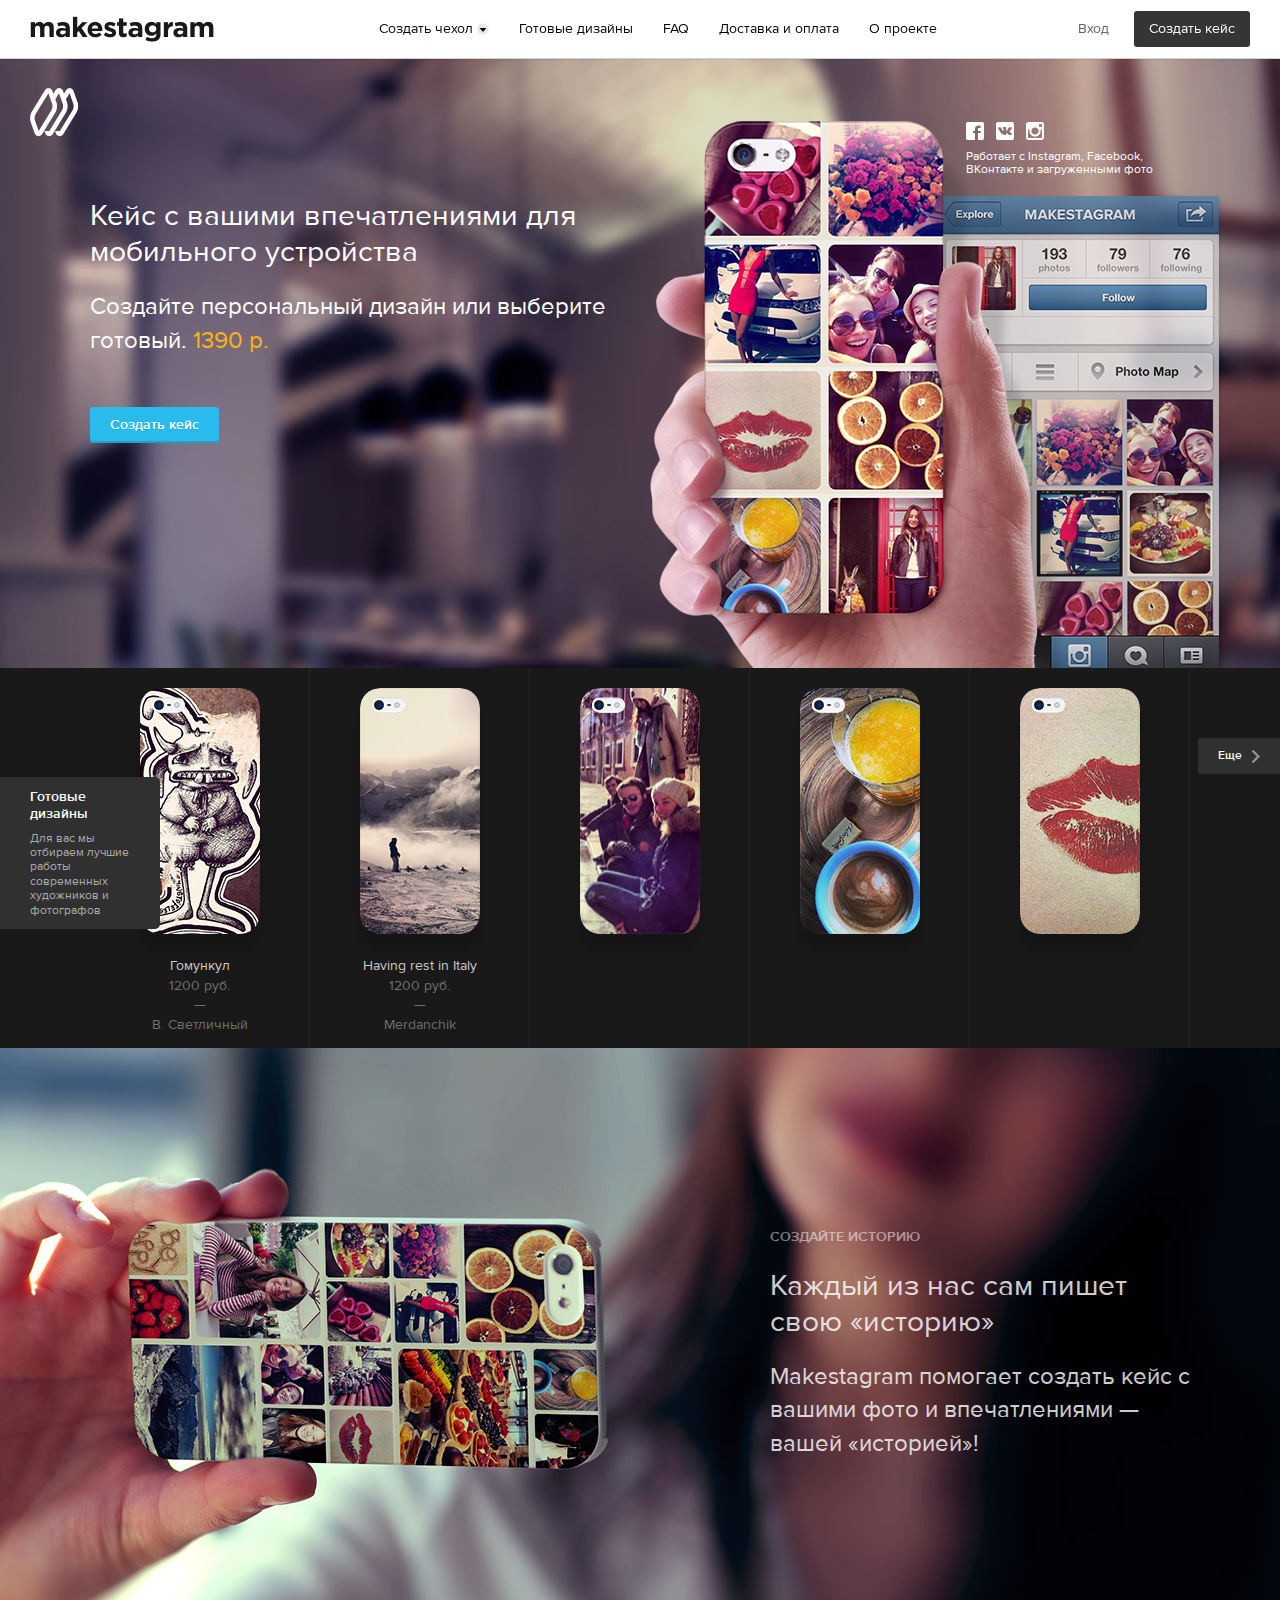
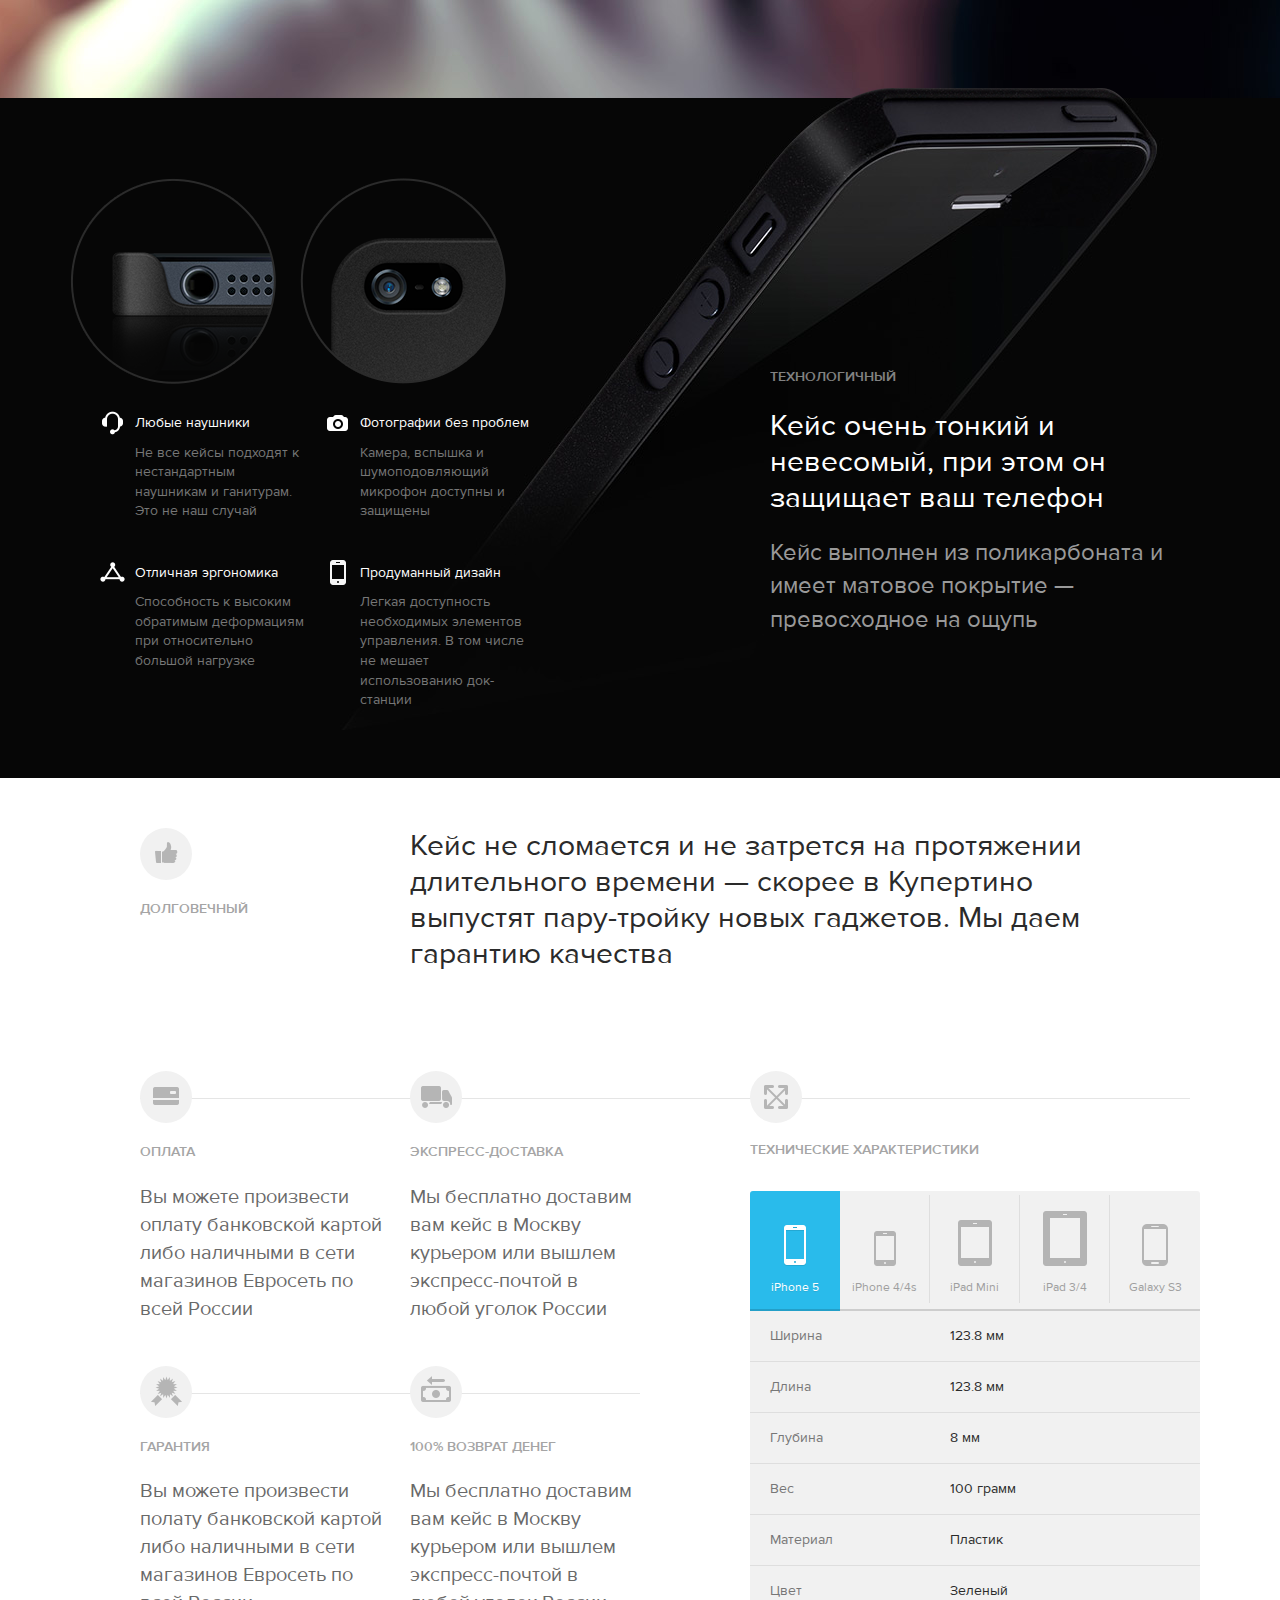
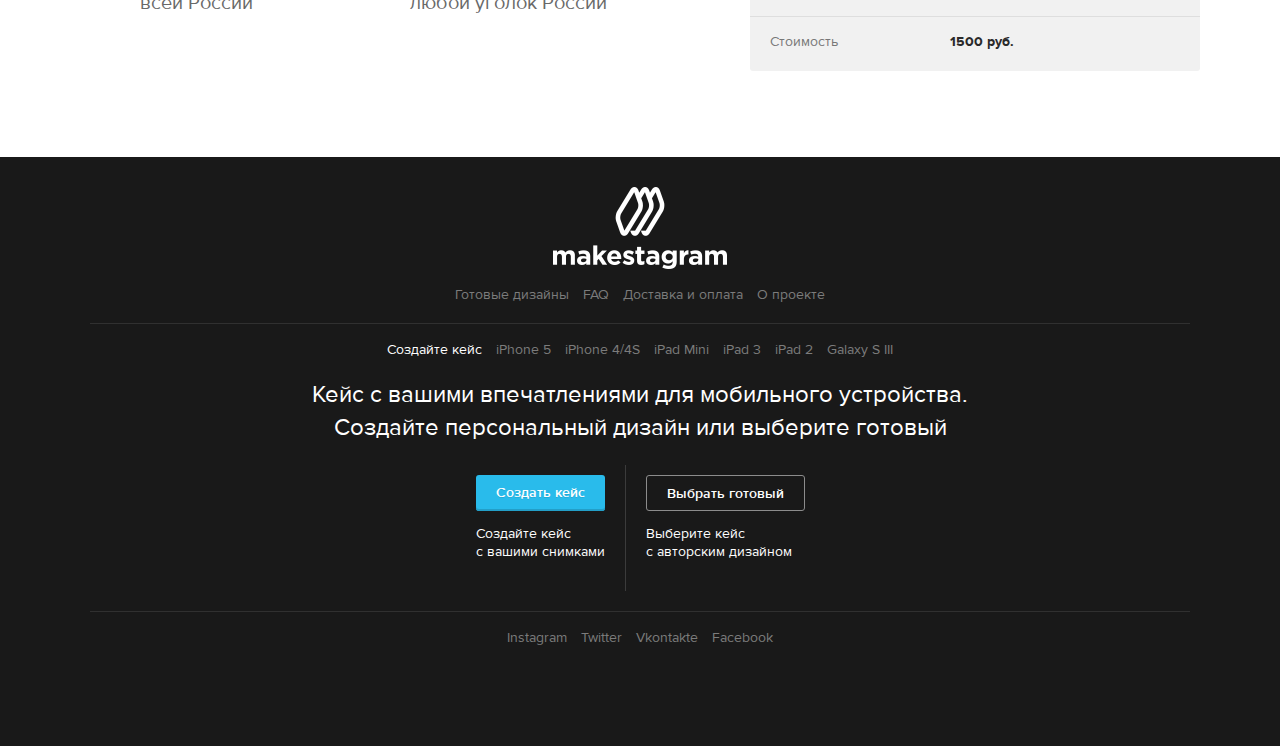
==== commit 417608b4: "slider, loader" ====
--- a/index.html
+++ b/index.html
@@ -12,8 +12,23 @@
     <script type="text/javascript" src="js/jquery.mousewheel.min.js"></script>
     <script type="text/javascript" src="js/jquery.mCustomScrollbar.concat.min.js"></script>
     <script type="text/javascript" src="js/common.js"></script>
+    <script type="text/javascript" src="js/slides.min.jquery.js"></script>
+    <script>
+        $(function(){
+            $('.slider.classic').slides({
+                preload: false,
+                //play:5000,
+                //start: 1,
+                next: 'more',
+                generateNextPrev: false,
+                generatePagination: false
+            });
+        });
+    </script>
 </head>
 <body>
+
+<a href="#" class="gotop"><span><u>Наверх</u></span></a>
 
 <div class="top_content">
     <div class="top_login">
@@ -65,9 +80,9 @@
             <div class="promo_hand"></div>
             <div class="work_with">
                 <ul>
-                    <li><i class="top-fb"></i></li>
-                    <li><i class="top-vk"></i></li>
-                    <li><i class="top-insta"></i></li>
+                    <li><a href="#"><i class="top-fb"></i></a></li>
+                    <li><a href="#"><i class="top-vk"></i></a></li>
+                    <li><a href="#"><i class="top-insta"></i></a></li>
                 </ul>
                 <p>Работает с Instagram, Facebook, ВКонтакте и загруженными фото</p>
             </div>
@@ -81,14 +96,13 @@
         </div>
     </section>
 
-    <section class="slider bg_black">
+    <section class="slider classic bg_black">
         <aside>
             <p><b>Готовые дизайны</b></p>
             <p>Для вас мы отбираем лучшие работы современных художников и фотографов</p>
         </aside>
-        <a href="#" class="more"><span>Еще</span><i></i></a>
-        <div class="wrap">
-            <div class="images_container">
+        <div class="slides_container">
+            <div class="slide">
                 <div class="case_item">
                     <div class="case">
                         <div class="case-img"><img src="img/case1.jpg" alt=""></div>
@@ -139,6 +153,40 @@
                         <div class="case-shadow"></div>
                     </div>
                 </div>
+            </div>
+            <div class="slide">
+                <div class="case_item">
+                    <div class="case">
+                        <div class="case-img"><img src="img/case1.jpg" alt=""></div>
+                        <div class="case-shadow"></div>
+                    </div>
+                    <div class="ribbon">
+                        <div class="in">
+                            <span>В. Светличный</span>
+                            <h3>Гомункул</h3>
+                        </div>
+                    </div>
+                    <p><span>Гомункул</span><br>1200 руб.</p>
+                    <p>&mdash;</p>
+                    <p>В. Светличный</p>
+                    <a href="#" class="button blue">1200 руб.</a>
+                </div>
+                <div class="case_item">
+                    <div class="case">
+                        <div class="case-img"><img src="img/case2.jpg" alt=""></div>
+                        <div class="case-shadow"></div>
+                    </div>
+                    <div class="ribbon">
+                        <div class="in">
+                            <span>В. Светличный</span>
+                            <h3>Having rest in Italy</h3>
+                        </div>
+                    </div>
+                    <p><span>Having rest in Italy</span><br>1200 руб.</p>
+                    <p>&mdash;</p>
+                    <p>Merdanchik</p>
+                    <a href="#" class="button blue">1200 руб.</a>
+                </div>
                 <div class="case_item">
                     <div class="case">
                         <div class="case-img"><img src="img/case3.jpg" alt=""></div>
@@ -157,92 +205,9 @@
                         <div class="case-shadow"></div>
                     </div>
                 </div>
-                <div class="case_item">
-                    <div class="case">
-                        <div class="case-img"><img src="img/case5.jpg" alt=""></div>
-                        <div class="case-shadow"></div>
-                    </div>
-                </div>
-                <div class="case_item">
-                    <div class="case">
-                        <div class="case-img"><img src="img/case5.jpg" alt=""></div>
-                        <div class="case-shadow"></div>
-                    </div>
-                </div>
-                <div class="case_item">
-                    <div class="case">
-                        <div class="case-img"><img src="img/case5.jpg" alt=""></div>
-                        <div class="case-shadow"></div>
-                    </div>
-                </div>
-                <div class="case_item">
-                    <div class="case">
-                        <div class="case-img"><img src="img/case5.jpg" alt=""></div>
-                        <div class="case-shadow"></div>
-                    </div>
-                </div>
-                <div class="case_item">
-                    <div class="case">
-                        <div class="case-img"><img src="img/case5.jpg" alt=""></div>
-                        <div class="case-shadow"></div>
-                    </div>
-                </div>
-                <div class="case_item">
-                    <div class="case">
-                        <div class="case-img"><img src="img/case5.jpg" alt=""></div>
-                        <div class="case-shadow"></div>
-                    </div>
-                </div>
-                <div class="case_item">
-                    <div class="case">
-                        <div class="case-img"><img src="img/case5.jpg" alt=""></div>
-                        <div class="case-shadow"></div>
-                    </div>
-                </div>
-                <div class="case_item">
-                    <div class="case">
-                        <div class="case-img"><img src="img/case5.jpg" alt=""></div>
-                        <div class="case-shadow"></div>
-                    </div>
-                </div>
-                <div class="case_item">
-                    <div class="case">
-                        <div class="case-img"><img src="img/case5.jpg" alt=""></div>
-                        <div class="case-shadow"></div>
-                    </div>
-                </div>
-                <div class="case_item">
-                    <div class="case">
-                        <div class="case-img"><img src="img/case5.jpg" alt=""></div>
-                        <div class="case-shadow"></div>
-                    </div>
-                </div>
-                <div class="case_item">
-                    <div class="case">
-                        <div class="case-img"><img src="img/case5.jpg" alt=""></div>
-                        <div class="case-shadow"></div>
-                    </div>
-                </div>
-                <div class="case_item">
-                    <div class="case">
-                        <div class="case-img"><img src="img/case5.jpg" alt=""></div>
-                        <div class="case-shadow"></div>
-                    </div>
-                </div>
-                <div class="case_item">
-                    <div class="case">
-                        <div class="case-img"><img src="img/case5.jpg" alt=""></div>
-                        <div class="case-shadow"></div>
-                    </div>
-                </div>
-                <div class="case_item">
-                    <div class="case">
-                        <div class="case-img"><img src="img/case5.jpg" alt=""></div>
-                        <div class="case-shadow"></div>
-                    </div>
-                </div>
-            </div>
-        </div>
+            </div>
+        </div>
+        <a href="#" class="more"><span>Еще</span><i></i></a>
     </section>
 
     <section class="promo promo_med">
@@ -322,7 +287,7 @@
                     <div class="icon_holder"><span class="icon"><i class="dim-expand"></i></span></div>
                     <h3>Технические характеристики</h3>
                     <div class="tech_table">
-                        <nav>
+                        <nav class="hover_tabs">
                             <div class="tab active">
                                 <div class="inner">
                                     <i class="dev-iphone5"></i>
@@ -354,7 +319,7 @@
                                 </div>
                             </div>
                         </nav>
-                        <div class="table">
+                        <div class="table tab_content tt0">
                             <div class="row">
                                 <div class="cell">Ширина</div>
                                 <div class="cell">123.8 мм</div>
@@ -383,6 +348,42 @@
                                 <div class="cell">Стоимость</div>
                                 <div class="cell"><b>1500 руб.</b></div>
                             </div>
+                        </div>
+                        <div class="table tab_content tt1" style="display: none;">
+                            <div class="row"><div class="cell">Ширина</div><div class="cell">12 мм</div></div>
+                            <div class="row"><div class="cell">Длина</div><div class="cell">12 мм</div></div>
+                            <div class="row"><div class="cell">Глубина</div><div class="cell">5 мм</div></div>
+                            <div class="row"><div class="cell">Вес</div><div class="cell">95 грамм</div></div>
+                            <div class="row"><div class="cell">Материал</div><div class="cell">Пластик</div></div>
+                            <div class="row"><div class="cell">Цвет</div><div class="cell">Краный</div></div>
+                            <div class="row"><div class="cell">Стоимость</div><div class="cell"><b>1200 руб.</b></div></div>
+                        </div>
+                        <div class="table tab_content tt2" style="display: none;">
+                            <div class="row"><div class="cell">Ширина</div><div class="cell">140 мм</div></div>
+                            <div class="row"><div class="cell">Длина</div><div class="cell">12 мм</div></div>
+                            <div class="row"><div class="cell">Глубина</div><div class="cell">7 мм</div></div>
+                            <div class="row"><div class="cell">Вес</div><div class="cell">140 грамм</div></div>
+                            <div class="row"><div class="cell">Материал</div><div class="cell">Металл</div></div>
+                            <div class="row"><div class="cell">Цвет</div><div class="cell">Желтый</div></div>
+                            <div class="row"><div class="cell">Стоимость</div><div class="cell"><b>1300 руб.</b></div></div>
+                        </div>
+                        <div class="table tab_content tt3" style="display: none;">
+                            <div class="row"><div class="cell">Ширина</div><div class="cell">12 мм</div></div>
+                            <div class="row"><div class="cell">Длина</div><div class="cell">12 мм</div></div>
+                            <div class="row"><div class="cell">Глубина</div><div class="cell">5 мм</div></div>
+                            <div class="row"><div class="cell">Вес</div><div class="cell">95 грамм</div></div>
+                            <div class="row"><div class="cell">Материал</div><div class="cell">Пластик</div></div>
+                            <div class="row"><div class="cell">Цвет</div><div class="cell">Краный</div></div>
+                            <div class="row"><div class="cell">Стоимость</div><div class="cell"><b>1200 руб.</b></div></div>
+                        </div>
+                        <div class="table tab_content tt4" style="display: none;">
+                            <div class="row"><div class="cell">Ширина</div><div class="cell">140 мм</div></div>
+                            <div class="row"><div class="cell">Длина</div><div class="cell">12 мм</div></div>
+                            <div class="row"><div class="cell">Глубина</div><div class="cell">7 мм</div></div>
+                            <div class="row"><div class="cell">Вес</div><div class="cell">140 грамм</div></div>
+                            <div class="row"><div class="cell">Материал</div><div class="cell">Металл</div></div>
+                            <div class="row"><div class="cell">Цвет</div><div class="cell">Желтый</div></div>
+                            <div class="row"><div class="cell">Стоимость</div><div class="cell"><b>1300 руб.</b></div></div>
                         </div>
                     </div>
                 </div>
--- a/css/screen.css
+++ b/css/screen.css
@@ -147,7 +147,7 @@
 /* line 98, ../sass/common.scss */
 .top_content {
   position: fixed;
-  z-index: 90;
+  z-index: 50;
   width: 100%;
 }
 
@@ -295,7 +295,11 @@
 .nav.side_menu li {
   margin-left: 10px;
 }
-/* line 174, ../sass/common.scss */
+/* line 173, ../sass/common.scss */
+.nav.side_menu .left {
+  padding: 0 15px;
+}
+/* line 177, ../sass/common.scss */
 .nav a {
   -webkit-border-radius: 3px;
   -moz-border-radius: 3px;
@@ -308,7 +312,7 @@
   padding: 0 15px;
   color: #000;
 }
-/* line 182, ../sass/common.scss */
+/* line 185, ../sass/common.scss */
 .nav .active a {
   -webkit-box-shadow: inset 0 2px 0 #9a9a9a;
   -moz-box-shadow: inset 0 2px 0 #9a9a9a;
@@ -317,17 +321,17 @@
   color: #fff;
   text-shadow: 0 1px 0 rgba(0, 0, 0, 0.1);
 }
-/* line 188, ../sass/common.scss */
+/* line 191, ../sass/common.scss */
 .nav .create_link {
   background: #353535;
   color: #fff;
   text-shadow: 0 1px 0 rgba(0, 0, 0, 0.1);
 }
-/* line 193, ../sass/common.scss */
+/* line 196, ../sass/common.scss */
 .nav .login_link {
   color: #666;
 }
-/* line 196, ../sass/common.scss */
+/* line 199, ../sass/common.scss */
 .nav .s_arrow {
   background: url('../img/icons-s3e79710a1d.png') 0 -18px no-repeat;
   width: 12px;
@@ -344,13 +348,13 @@
   vertical-align: middle;
   margin: -2px 0 0 4px;
 }
-/* line 203, ../sass/common.scss */
+/* line 206, ../sass/common.scss */
 .nav .active .s_arrow {
   background: url('../img/icons-s3e79710a1d.png') -12px -18px no-repeat;
   width: 12px;
   height: 12px;
 }
-/* line 206, ../sass/common.scss */
+/* line 209, ../sass/common.scss */
 .nav .ico-cart {
   display: -moz-inline-stack;
   display: inline-block;
@@ -366,13 +370,13 @@
   height: 12px;
 }
 
-/* line 213, ../sass/common.scss */
+/* line 216, ../sass/common.scss */
 .promo {
   background-position: 50% 50%;
   background-size: cover;
   color: #fff;
 }
-/* line 217, ../sass/common.scss */
+/* line 220, ../sass/common.scss */
 .promo .outer {
   padding: 30px;
 }
@@ -384,36 +388,36 @@
   clear: both;
   visibility: hidden;
 }
-/* line 223, ../sass/common.scss */
+/* line 226, ../sass/common.scss */
 .promo h2 {
   padding-bottom: 50px;
 }
-/* line 226, ../sass/common.scss */
+/* line 229, ../sass/common.scss */
 .promo h2 span {
   color: #fcb214;
 }
 
-/* line 231, ../sass/common.scss */
+/* line 234, ../sass/common.scss */
 .text_left {
   float: left;
   width: 550px;
   margin-top: 110px;
 }
 
-/* line 236, ../sass/common.scss */
+/* line 239, ../sass/common.scss */
 .text_right {
   float: right;
   width: 420px;
   margin-top: 180px;
 }
 
-/* line 242, ../sass/common.scss */
+/* line 245, ../sass/common.scss */
 .promo_top {
   background-image: url(../img/promobg1.jpg);
   height: 610px;
   position: relative;
 }
-/* line 246, ../sass/common.scss */
+/* line 249, ../sass/common.scss */
 .promo_top .promo_hand {
   position: absolute;
   background-image: url(../img/promo_hand.png);
@@ -422,7 +426,7 @@
   bottom: 0;
   left: 50%;
 }
-/* line 254, ../sass/common.scss */
+/* line 257, ../sass/common.scss */
 .promo_top .work_with {
   font-size: 12px;
   width: 230px;
@@ -432,7 +436,7 @@
   margin-left: 326px;
   line-height: 1.1;
 }
-/* line 262, ../sass/common.scss */
+/* line 265, ../sass/common.scss */
 .promo_top .work_with ul {
   list-style: none;
   padding-bottom: 10px;
@@ -445,96 +449,96 @@
   clear: both;
   visibility: hidden;
 }
-/* line 266, ../sass/common.scss */
+/* line 269, ../sass/common.scss */
 .promo_top .work_with ul li {
   float: left;
   margin-right: 12px;
 }
-/* line 271, ../sass/common.scss */
+/* line 274, ../sass/common.scss */
 .promo_top .work_with i {
   display: block;
 }
 
-/* line 277, ../sass/common.scss */
+/* line 280, ../sass/common.scss */
 .top-fb {
   background: url('../img/icons-s3e79710a1d.png') -18px 0 no-repeat;
   width: 18px;
   height: 18px;
 }
 
-/* line 278, ../sass/common.scss */
+/* line 281, ../sass/common.scss */
 .top-vk {
   background: url('../img/icons-s3e79710a1d.png') 0 0 no-repeat;
   width: 18px;
   height: 18px;
 }
 
-/* line 279, ../sass/common.scss */
+/* line 282, ../sass/common.scss */
 .top-insta {
   background: url('../img/icons-s3e79710a1d.png') -24px -18px no-repeat;
   width: 18px;
   height: 18px;
 }
 
-/* line 281, ../sass/common.scss */
+/* line 284, ../sass/common.scss */
 .tab-fb {
   background: url('../img/icons-s3e79710a1d.png') -16px -36px no-repeat;
   width: 18px;
   height: 18px;
 }
 
-/* line 282, ../sass/common.scss */
+/* line 285, ../sass/common.scss */
 .tab-vk {
   background: url('../img/icons-s3e79710a1d.png') 0 -61px no-repeat;
   width: 18px;
   height: 18px;
 }
 
-/* line 283, ../sass/common.scss */
+/* line 286, ../sass/common.scss */
 .tab-insta {
   background: url('../img/icons-s3e79710a1d.png') -34px -36px no-repeat;
   width: 18px;
   height: 19px;
 }
 
-/* line 285, ../sass/common.scss */
+/* line 288, ../sass/common.scss */
 .active .tab-fb {
   background: url('../img/icons-s3e79710a1d.png') -18px 0 no-repeat;
   width: 18px;
   height: 18px;
 }
 
-/* line 286, ../sass/common.scss */
+/* line 289, ../sass/common.scss */
 .active .tab-vk {
   background: url('../img/icons-s3e79710a1d.png') 0 0 no-repeat;
   width: 18px;
   height: 18px;
 }
 
-/* line 287, ../sass/common.scss */
+/* line 290, ../sass/common.scss */
 .active .tab-insta {
   background: url('../img/icons-s3e79710a1d.png') -24px -18px no-repeat;
   width: 18px;
   height: 18px;
 }
 
-/* line 289, ../sass/common.scss */
+/* line 292, ../sass/common.scss */
 .promo_med {
   background-image: url(../img/promobg2.jpg);
   height: 650px;
 }
-/* line 292, ../sass/common.scss */
+/* line 295, ../sass/common.scss */
 .promo_med h1, .promo_med h2 {
   filter: progid:DXImageTransform.Microsoft.Alpha(Opacity=80);
   opacity: 0.8;
 }
-/* line 293, ../sass/common.scss */
+/* line 296, ../sass/common.scss */
 .promo_med h3 {
   filter: progid:DXImageTransform.Microsoft.Alpha(Opacity=50);
   opacity: 0.5;
 }
 
-/* line 296, ../sass/common.scss */
+/* line 299, ../sass/common.scss */
 .slider {
   min-height: 380px;
   position: relative;
@@ -547,7 +551,7 @@
   clear: both;
   visibility: hidden;
 }
-/* line 301, ../sass/common.scss */
+/* line 304, ../sass/common.scss */
 .slider .prev,
 .slider .next {
   position: absolute;
@@ -558,13 +562,13 @@
   margin-top: -18px;
   z-index: 10;
 }
-/* line 309, ../sass/common.scss */
+/* line 312, ../sass/common.scss */
 .slider .prev i,
 .slider .next i {
   display: block;
   margin: 12px auto 0;
 }
-/* line 315, ../sass/common.scss */
+/* line 318, ../sass/common.scss */
 .slider .more {
   font-family: "ProximaNova-Semibold", Arial, sans-serif;
   font-size: 12px;
@@ -577,7 +581,7 @@
   z-index: 10;
   color: #fff;
 }
-/* line 326, ../sass/common.scss */
+/* line 329, ../sass/common.scss */
 .slider .more i {
   display: -moz-inline-stack;
   display: inline-block;
@@ -588,7 +592,7 @@
   vertical-align: top;
   margin: 12px 0 0 10px;
 }
-/* line 331, ../sass/common.scss */
+/* line 334, ../sass/common.scss */
 .slider .more span {
   display: -moz-inline-stack;
   display: inline-block;
@@ -598,7 +602,7 @@
   *display: inline;
   vertical-align: top;
 }
-/* line 337, ../sass/common.scss */
+/* line 339, ../sass/common.scss */
 .slider .prev {
   -webkit-border-radius: 0 3px 3px 0;
   -moz-border-radius: 0 3px 3px 0;
@@ -607,13 +611,13 @@
   border-radius: 0 3px 3px 0;
   left: 0;
 }
-/* line 340, ../sass/common.scss */
+/* line 342, ../sass/common.scss */
 .slider .prev i {
   background: url('../img/common-s7b16feaa36.png') -79px -49px no-repeat;
   width: 8px;
   height: 13px;
 }
-/* line 342, ../sass/common.scss */
+/* line 344, ../sass/common.scss */
 .slider .next {
   -webkit-border-radius: 3px 0 0 3px;
   -moz-border-radius: 3px 0 0 3px;
@@ -622,13 +626,13 @@
   border-radius: 3px 0 0 3px;
   right: 0;
 }
-/* line 345, ../sass/common.scss */
+/* line 347, ../sass/common.scss */
 .slider .next i {
   background: url('../img/common-s7b16feaa36.png') -87px -49px no-repeat;
   width: 8px;
   height: 13px;
 }
-/* line 347, ../sass/common.scss */
+/* line 349, ../sass/common.scss */
 .slider .more {
   -webkit-border-radius: 3px 0 0 3px;
   -moz-border-radius: 3px 0 0 3px;
@@ -637,13 +641,13 @@
   border-radius: 3px 0 0 3px;
   right: 0;
 }
-/* line 350, ../sass/common.scss */
+/* line 352, ../sass/common.scss */
 .slider .more i {
   background: url('../img/common-s7b16feaa36.png') -87px -49px no-repeat;
   width: 8px;
   height: 13px;
 }
-/* line 352, ../sass/common.scss */
+/* line 354, ../sass/common.scss */
 .slider aside {
   -webkit-border-radius: 0 5px 5px 0;
   -moz-border-radius: 0 5px 5px 0;
@@ -661,39 +665,49 @@
   color: #fff;
   line-height: 1.2;
 }
-/* line 364, ../sass/common.scss */
+/* line 366, ../sass/common.scss */
 .slider aside p {
   font-size: 12px;
   color: #adadad;
   padding-bottom: 8px;
 }
-/* line 368, ../sass/common.scss */
+/* line 370, ../sass/common.scss */
 .slider aside p b {
   font-family: "ProximaNova-Semibold", Arial, sans-serif;
   color: #fff;
   font-size: 14px;
 }
-/* line 375, ../sass/common.scss */
+/* line 377, ../sass/common.scss */
 .slider.bg_white {
   background: #fff;
 }
-/* line 378, ../sass/common.scss */
+/* line 380, ../sass/common.scss */
 .slider.bg_black {
   background: #191919;
 }
-/* line 381, ../sass/common.scss */
+/* line 383, ../sass/common.scss */
 .slider.bg_transparent {
   background: transparent;
 }
-
-/* line 387, ../sass/common.scss */
+/* line 386, ../sass/common.scss */
+.slider.classic {
+  position: relative;
+}
+/* line 388, ../sass/common.scss */
+.slider.classic .slides_container {
+  width: 1100px;
+  height: 380px;
+  margin: 0 auto;
+}
+
+/* line 398, ../sass/common.scss */
 .technology {
   background: #060606 url(../img/tech-phone-bg.jpg) 50% 0 no-repeat;
   min-height: 680px;
   position: relative;
   color: #fff;
 }
-/* line 392, ../sass/common.scss */
+/* line 403, ../sass/common.scss */
 .technology .phone_top {
   background: transparent url(../img/phone_top.png) 0 0 no-repeat;
   display: block;
@@ -704,7 +718,7 @@
   left: 50%;
   margin-left: 211px;
 }
-/* line 401, ../sass/common.scss */
+/* line 412, ../sass/common.scss */
 .technology .phone_jack {
   display: -moz-inline-stack;
   display: inline-block;
@@ -719,7 +733,7 @@
   margin-left: -20px;
   margin-right: 20px;
 }
-/* line 410, ../sass/common.scss */
+/* line 421, ../sass/common.scss */
 .technology .phone_camera {
   display: -moz-inline-stack;
   display: inline-block;
@@ -740,38 +754,38 @@
   clear: both;
   visibility: hidden;
 }
-/* line 420, ../sass/common.scss */
+/* line 431, ../sass/common.scss */
 .technology dl {
   float: left;
   width: 220px;
   margin: 30px 5px 0 0;
 }
-/* line 424, ../sass/common.scss */
+/* line 435, ../sass/common.scss */
 .technology dl .ico {
   margin-top: -14px;
   float: left;
 }
-/* line 428, ../sass/common.scss */
+/* line 439, ../sass/common.scss */
 .technology dl dd {
   color: #777;
   margin: 10px 0 0 45px;
   height: 120px;
 }
-/* line 434, ../sass/common.scss */
+/* line 445, ../sass/common.scss */
 .technology .text_right {
   margin-top: 270px;
 }
-/* line 437, ../sass/common.scss */
+/* line 448, ../sass/common.scss */
 .technology h3 {
   filter: progid:DXImageTransform.Microsoft.Alpha(Opacity=50);
   opacity: 0.5;
 }
-/* line 440, ../sass/common.scss */
+/* line 451, ../sass/common.scss */
 .technology h2 {
   color: #999;
 }
 
-/* line 446, ../sass/common.scss */
+/* line 457, ../sass/common.scss */
 .ico {
   display: -moz-inline-stack;
   display: inline-block;
@@ -784,34 +798,34 @@
   background-position: 50% 50%;
   background-repeat: no-repeat;
 }
-/* line 452, ../sass/common.scss */
+/* line 463, ../sass/common.scss */
 .ico.ico-headphones {
   background-image: url(../img/icons/ico-headphones.png);
 }
-/* line 453, ../sass/common.scss */
+/* line 464, ../sass/common.scss */
 .ico.ico-ergo {
   background-image: url(../img/icons/ico-ergo.png);
 }
-/* line 454, ../sass/common.scss */
+/* line 465, ../sass/common.scss */
 .ico.ico-foto {
   background-image: url(../img/icons/ico-foto.png);
 }
-/* line 455, ../sass/common.scss */
+/* line 466, ../sass/common.scss */
 .ico.ico-iphone {
   background-image: url(../img/icons/ico-iphone.png);
 }
-/* line 456, ../sass/common.scss */
+/* line 467, ../sass/common.scss */
 .ico.ico-brush {
   background-image: url(../img/icons/ico-brush.png);
 }
 
-/* line 459, ../sass/common.scss */
+/* line 470, ../sass/common.scss */
 .description {
   min-height: 500px;
   padding: 50px 0 70px;
   background: #fff;
 }
-/* line 463, ../sass/common.scss */
+/* line 474, ../sass/common.scss */
 .description header {
   min-height: 270px;
 }
@@ -823,18 +837,18 @@
   clear: both;
   visibility: hidden;
 }
-/* line 466, ../sass/common.scss */
+/* line 477, ../sass/common.scss */
 .description header h1 {
   overflow: hidden;
   padding-right: 50px;
 }
-/* line 470, ../sass/common.scss */
+/* line 481, ../sass/common.scss */
 .description header aside {
   float: left;
   width: 270px;
   margin-left: 50px;
 }
-/* line 474, ../sass/common.scss */
+/* line 485, ../sass/common.scss */
 .description header aside h3 {
   color: #a5a5a5;
   padding-top: 20px;
@@ -848,7 +862,7 @@
   clear: both;
   visibility: hidden;
 }
-/* line 484, ../sass/common.scss */
+/* line 495, ../sass/common.scss */
 .descr_content aside {
   width: 500px;
   margin-left: 50px;
@@ -862,65 +876,65 @@
   clear: both;
   visibility: hidden;
 }
-/* line 490, ../sass/common.scss */
+/* line 501, ../sass/common.scss */
 .descr_content dl {
   float: left;
   color: #696969;
   font-size: 20px;
   width: 270px;
 }
-/* line 495, ../sass/common.scss */
+/* line 506, ../sass/common.scss */
 .descr_content dl .icon_holder {
   margin-top: -28px;
 }
-/* line 498, ../sass/common.scss */
+/* line 509, ../sass/common.scss */
 .descr_content dl h3 {
   color: #a5a5a5;
   padding-top: 20px;
 }
-/* line 502, ../sass/common.scss */
+/* line 513, ../sass/common.scss */
 .descr_content dl dt {
   border-top: 1px solid #e5e5e5;
 }
-/* line 505, ../sass/common.scss */
+/* line 516, ../sass/common.scss */
 .descr_content dl dd {
   height: 210px;
   padding-right: 25px;
 }
-/* line 510, ../sass/common.scss */
+/* line 521, ../sass/common.scss */
 .descr_content .short {
   width: 230px;
 }
-/* line 512, ../sass/common.scss */
+/* line 523, ../sass/common.scss */
 .descr_content .short dd {
   padding-right: 0;
 }
 
-/* line 519, ../sass/common.scss */
+/* line 530, ../sass/common.scss */
 .tech_holder {
   border-top: 1px solid #e5e5e5;
   float: left;
   width: 550px;
 }
-/* line 523, ../sass/common.scss */
+/* line 534, ../sass/common.scss */
 .tech_holder .icon_holder {
   margin-top: -28px;
   margin-left: 110px;
   float: left;
 }
-/* line 528, ../sass/common.scss */
+/* line 539, ../sass/common.scss */
 .tech_holder h3 {
   color: #a5a5a5;
   padding-top: 42px;
   padding-bottom: 30px;
   margin-left: 110px;
 }
-/* line 534, ../sass/common.scss */
+/* line 545, ../sass/common.scss */
 .tech_holder .tech_table {
   margin-left: 110px;
 }
 
-/* line 539, ../sass/common.scss */
+/* line 550, ../sass/common.scss */
 .tech_table {
   -webkit-border-radius: 3px;
   -moz-border-radius: 3px;
@@ -940,7 +954,7 @@
   clear: both;
   visibility: hidden;
 }
-/* line 547, ../sass/common.scss */
+/* line 558, ../sass/common.scss */
 .tech_table nav .tab {
   -webkit-box-sizing: border-box;
   -moz-box-sizing: border-box;
@@ -955,12 +969,12 @@
   color: #9f9f9f;
   cursor: pointer;
 }
-/* line 558, ../sass/common.scss */
+/* line 569, ../sass/common.scss */
 .tech_table nav .tab .inner {
   height: 108px;
   border-right: 1px solid #dedede;
 }
-/* line 562, ../sass/common.scss */
+/* line 573, ../sass/common.scss */
 .tech_table nav .tab.active {
   background: #29bbeb;
   border-color: #239fc8;
@@ -969,15 +983,15 @@
   cursor: default;
   text-shadow: 0 1px 0 rgba(0, 0, 0, 0.1);
 }
-/* line 569, ../sass/common.scss */
+/* line 580, ../sass/common.scss */
 .tech_table nav .tab.active .inner {
   border-right: 0;
 }
-/* line 572, ../sass/common.scss */
+/* line 583, ../sass/common.scss */
 .tech_table nav .tab:last-child .inner {
   border-right: 0;
 }
-/* line 574, ../sass/common.scss */
+/* line 585, ../sass/common.scss */
 .tech_table nav .tab i {
   display: -moz-inline-stack;
   display: inline-block;
@@ -989,34 +1003,34 @@
   width: 44px;
   margin: 16px 0 13px;
 }
-/* line 582, ../sass/common.scss */
+/* line 593, ../sass/common.scss */
 .tech_table .table {
   width: 100%;
 }
-/* line 584, ../sass/common.scss */
+/* line 595, ../sass/common.scss */
 .tech_table .table .cell {
   line-height: 50px;
   color: #2a2a2a;
   border-bottom: 1px solid #dedede;
 }
-/* line 588, ../sass/common.scss */
+/* line 599, ../sass/common.scss */
 .tech_table .table .cell:first-child {
   color: #777;
   padding-left: 20px;
   width: 180px;
 }
-/* line 594, ../sass/common.scss */
+/* line 605, ../sass/common.scss */
 .tech_table .table .row:last-child .cell {
   border-bottom: 0;
 }
 
-/* line 600, ../sass/common.scss */
+/* line 611, ../sass/common.scss */
 .dev_menu {
   text-align: center;
   display: none;
   background: #f1f1f1;
 }
-/* line 604, ../sass/common.scss */
+/* line 615, ../sass/common.scss */
 .dev_menu nav {
   display: -moz-inline-stack;
   display: inline-block;
@@ -1033,7 +1047,7 @@
   clear: both;
   visibility: hidden;
 }
-/* line 607, ../sass/common.scss */
+/* line 618, ../sass/common.scss */
 .dev_menu nav .tab {
   -webkit-box-sizing: border-box;
   -moz-box-sizing: border-box;
@@ -1046,12 +1060,12 @@
   color: #9f9f9f;
   cursor: pointer;
 }
-/* line 616, ../sass/common.scss */
+/* line 627, ../sass/common.scss */
 .dev_menu nav .tab .inner {
   height: 120px;
   border-right: 1px solid #dedede;
 }
-/* line 620, ../sass/common.scss */
+/* line 631, ../sass/common.scss */
 .dev_menu nav .tab.active {
   background: #29bbeb;
   border-color: #239fc8;
@@ -1060,15 +1074,15 @@
   cursor: default;
   text-shadow: 0 1px 0 rgba(0, 0, 0, 0.1);
 }
-/* line 627, ../sass/common.scss */
+/* line 638, ../sass/common.scss */
 .dev_menu nav .tab.active .inner {
   border-right: 0;
 }
-/* line 630, ../sass/common.scss */
+/* line 641, ../sass/common.scss */
 .dev_menu nav .tab:last-child .inner {
   border-right: 0;
 }
-/* line 632, ../sass/common.scss */
+/* line 643, ../sass/common.scss */
 .dev_menu nav .tab i {
   display: -moz-inline-stack;
   display: inline-block;
@@ -1081,84 +1095,84 @@
   margin: 16px 0 13px;
 }
 
-/* line 642, ../sass/common.scss */
+/* line 653, ../sass/common.scss */
 .dev_top_menu {
   -webkit-box-shadow: 0 1px 1px rgba(0, 0, 0, 0.05);
   -moz-box-shadow: 0 1px 1px rgba(0, 0, 0, 0.05);
   box-shadow: 0 1px 1px rgba(0, 0, 0, 0.05);
 }
 
-/* line 646, ../sass/common.scss */
+/* line 657, ../sass/common.scss */
 .dev-iphone5 {
   background: url('../img/common-s7b16feaa36.png') 0 -260px no-repeat;
   width: 44px;
   height: 55px;
 }
 
-/* line 649, ../sass/common.scss */
+/* line 660, ../sass/common.scss */
 .dev-iphone4 {
   background: url('../img/common-s7b16feaa36.png') -49px -315px no-repeat;
   width: 44px;
   height: 55px;
 }
 
-/* line 652, ../sass/common.scss */
+/* line 663, ../sass/common.scss */
 .dev-ipad_mini {
   background: url('../img/common-s7b16feaa36.png') -44px -372px no-repeat;
   width: 44px;
   height: 55px;
 }
 
-/* line 655, ../sass/common.scss */
+/* line 666, ../sass/common.scss */
 .dev-ipad {
   background: url('../img/common-s7b16feaa36.png') -88px -260px no-repeat;
   width: 44px;
   height: 55px;
 }
 
-/* line 658, ../sass/common.scss */
+/* line 669, ../sass/common.scss */
 .dev-galaxy {
   background: url('../img/common-s7b16feaa36.png') -139px -150px no-repeat;
   width: 44px;
   height: 55px;
 }
 
-/* line 662, ../sass/common.scss */
+/* line 673, ../sass/common.scss */
 .active .dev-iphone5 {
   background: url('../img/common-s7b16feaa36.png') -132px -260px no-repeat;
   width: 44px;
   height: 55px;
 }
 
-/* line 665, ../sass/common.scss */
+/* line 676, ../sass/common.scss */
 .active .dev-iphone4 {
   background: url('../img/common-s7b16feaa36.png') 0 -372px no-repeat;
   width: 44px;
   height: 55px;
 }
 
-/* line 668, ../sass/common.scss */
+/* line 679, ../sass/common.scss */
 .active .dev-ipad_mini {
   background: url('../img/common-s7b16feaa36.png') -139px -95px no-repeat;
   width: 44px;
   height: 55px;
 }
 
-/* line 671, ../sass/common.scss */
+/* line 682, ../sass/common.scss */
 .active .dev-ipad {
   background: url('../img/common-s7b16feaa36.png') -137px -205px no-repeat;
   width: 44px;
   height: 55px;
 }
 
-/* line 674, ../sass/common.scss */
+/* line 685, ../sass/common.scss */
 .active .dev-galaxy {
   background: url('../img/common-s7b16feaa36.png') -44px -260px no-repeat;
   width: 44px;
   height: 55px;
 }
 
-/* line 678, ../sass/common.scss */
+/* line 689, ../sass/common.scss */
 .icon {
   -webkit-border-radius: 26px;
   -moz-border-radius: 26px;
@@ -1175,12 +1189,12 @@
   text-align: center;
   vertical-align: middle;
 }
-/* line 687, ../sass/common.scss */
+/* line 698, ../sass/common.scss */
 .icon.dark {
   background: #c5c5c5;
 }
 
-/* line 692, ../sass/common.scss */
+/* line 703, ../sass/common.scss */
 .dim-truck {
   display: -moz-inline-stack;
   display: inline-block;
@@ -1193,7 +1207,7 @@
   height: 22px;
 }
 
-/* line 697, ../sass/common.scss */
+/* line 708, ../sass/common.scss */
 .dim-thumb_up {
   display: -moz-inline-stack;
   display: inline-block;
@@ -1206,7 +1220,7 @@
   height: 24px;
 }
 
-/* line 702, ../sass/common.scss */
+/* line 713, ../sass/common.scss */
 .dim-payback {
   display: -moz-inline-stack;
   display: inline-block;
@@ -1219,7 +1233,7 @@
   height: 31px;
 }
 
-/* line 707, ../sass/common.scss */
+/* line 718, ../sass/common.scss */
 .dim-warranty {
   display: -moz-inline-stack;
   display: inline-block;
@@ -1232,7 +1246,7 @@
   height: 31px;
 }
 
-/* line 712, ../sass/common.scss */
+/* line 723, ../sass/common.scss */
 .dim-expand {
   display: -moz-inline-stack;
   display: inline-block;
@@ -1245,7 +1259,7 @@
   height: 24px;
 }
 
-/* line 717, ../sass/common.scss */
+/* line 728, ../sass/common.scss */
 .dim-card {
   display: -moz-inline-stack;
   display: inline-block;
@@ -1258,7 +1272,7 @@
   height: 20px;
 }
 
-/* line 723, ../sass/common.scss */
+/* line 734, ../sass/common.scss */
 .button,
 .nav .button {
   -webkit-box-sizing: border-box;
@@ -1278,17 +1292,26 @@
   font-family: "ProximaNova-Semibold", Arial, sans-serif;
   color: #fff;
   height: 36px;
-  line-height: 34px;
+  line-height: 36px;
   padding: 0 20px;
   position: relative;
   z-index: 10;
 }
-/* line 734, ../sass/common.scss */
+/* line 745, ../sass/common.scss */
+.button .loading,
+.nav .button .loading {
+  position: absolute;
+  left: 50%;
+  top: 50%;
+  margin: -8px 0 0 -8px;
+  display: none;
+}
+/* line 752, ../sass/common.scss */
 .button.border,
 .nav .button.border {
   border: 1px solid #8c8c8c;
 }
-/* line 737, ../sass/common.scss */
+/* line 755, ../sass/common.scss */
 .button.blue,
 .nav .button.blue {
   -webkit-box-shadow: inset 0 -2px 0 #239fc8;
@@ -1298,7 +1321,7 @@
   background: #29bbeb;
   text-shadow: 0 1px 0 rgba(0, 0, 0, 0.1);
 }
-/* line 743, ../sass/common.scss */
+/* line 761, ../sass/common.scss */
 .button.darkblue,
 .nav .button.darkblue {
   -webkit-box-shadow: inset 0 -2px 0 #1990b7;
@@ -1308,7 +1331,7 @@
   background: #1da9d7;
   text-shadow: 0 1px 0 rgba(0, 0, 0, 0.1);
 }
-/* line 749, ../sass/common.scss */
+/* line 767, ../sass/common.scss */
 .button.grey,
 .nav .button.grey {
   -webkit-box-shadow: inset 0 -2px 0 #9a9a9a;
@@ -1318,7 +1341,7 @@
   background: #b5b5b5;
   text-shadow: 0 1px 0 rgba(0, 0, 0, 0.1);
 }
-/* line 754, ../sass/common.scss */
+/* line 772, ../sass/common.scss */
 .button.grey.active,
 .nav .button.grey.active {
   -webkit-box-shadow: inset 0 2px 0 #239fc8;
@@ -1327,13 +1350,13 @@
   background: #29bbeb;
   text-shadow: 0 1px 0 rgba(0, 0, 0, 0.1);
 }
-/* line 760, ../sass/common.scss */
+/* line 778, ../sass/common.scss */
 .button.tiny,
 .nav .button.tiny {
   height: 32px;
   line-height: 30px;
 }
-/* line 764, ../sass/common.scss */
+/* line 782, ../sass/common.scss */
 .button.left,
 .nav .button.left {
   -webkit-border-radius: 3px 0 0 3px;
@@ -1343,7 +1366,7 @@
   border-radius: 3px 0 0 3px;
   margin-right: 0!important;
 }
-/* line 768, ../sass/common.scss */
+/* line 786, ../sass/common.scss */
 .button.right,
 .nav .button.right {
   -webkit-border-radius: 0 3px 3px 0;
@@ -1354,7 +1377,7 @@
   margin-left: 0!important;
 }
 
-/* line 774, ../sass/common.scss */
+/* line 792, ../sass/common.scss */
 .button_label {
   -webkit-border-radius: 0 3px 3px 0;
   -moz-border-radius: 0 3px 3px 0;
@@ -1376,16 +1399,16 @@
   white-space: nowrap;
   text-shadow: none;
 }
-/* line 785, ../sass/common.scss */
+/* line 803, ../sass/common.scss */
 .button_label.absolute {
   position: absolute;
 }
-/* line 788, ../sass/common.scss */
+/* line 806, ../sass/common.scss */
 .button_label.white {
   background: #fff;
 }
 
-/* line 793, ../sass/common.scss */
+/* line 811, ../sass/common.scss */
 .nav_simple {
   -webkit-box-shadow: 0 2px 0 rgba(0, 0, 0, 0.05);
   -moz-box-shadow: 0 2px 0 rgba(0, 0, 0, 0.05);
@@ -1397,25 +1420,25 @@
   z-index: 10;
 }
 
-/* line 802, ../sass/common.scss */
+/* line 820, ../sass/common.scss */
 .error_block {
   background: #191919;
   color: #fff;
   text-align: center;
   padding-top: 75px;
 }
-/* line 807, ../sass/common.scss */
+/* line 825, ../sass/common.scss */
 .error_block p {
   font-size: 30px;
   line-height: 1;
   padding: 40px 0 0;
 }
-/* line 812, ../sass/common.scss */
+/* line 830, ../sass/common.scss */
 .error_block big {
   font-size: 150px;
 }
 
-/* line 817, ../sass/common.scss */
+/* line 835, ../sass/common.scss */
 .top_login {
   -webkit-box-shadow: inset 0 2px 0 #a3a3a3;
   -moz-box-shadow: inset 0 2px 0 #a3a3a3;
@@ -1425,7 +1448,7 @@
   padding: 10px 0;
   display: none;
 }
-/* line 823, ../sass/common.scss */
+/* line 841, ../sass/common.scss */
 .top_login ul {
   display: -moz-inline-stack;
   display: inline-block;
@@ -1443,13 +1466,13 @@
   clear: both;
   visibility: hidden;
 }
-/* line 827, ../sass/common.scss */
+/* line 845, ../sass/common.scss */
 .top_login ul li {
   float: left;
   margin: 0 5px;
 }
 
-/* line 834, ../sass/common.scss */
+/* line 852, ../sass/common.scss */
 .social-fb {
   display: -moz-inline-stack;
   display: inline-block;
@@ -1462,7 +1485,7 @@
   height: 36px;
 }
 
-/* line 838, ../sass/common.scss */
+/* line 856, ../sass/common.scss */
 .social-insta {
   display: -moz-inline-stack;
   display: inline-block;
@@ -1475,7 +1498,7 @@
   height: 36px;
 }
 
-/* line 842, ../sass/common.scss */
+/* line 860, ../sass/common.scss */
 .social-vk {
   display: -moz-inline-stack;
   display: inline-block;
@@ -1488,7 +1511,7 @@
   height: 36px;
 }
 
-/* line 847, ../sass/common.scss */
+/* line 865, ../sass/common.scss */
 .popup-wrap {
   display: none;
   position: fixed;
@@ -1499,10 +1522,10 @@
   opacity: 0.75;
   height: 100%;
   width: 100%;
-  z-index: 300;
-}
-
-/* line 858, ../sass/common.scss */
+  z-index: 50;
+}
+
+/* line 876, ../sass/common.scss */
 .popup_holder {
   display: none;
   position: fixed;
@@ -1511,36 +1534,39 @@
   overflow: auto;
   top: 0;
   left: 0;
-  z-index: 300;
-}
-/* line 867, ../sass/common.scss */
+  z-index: 80;
+}
+/* line 885, ../sass/common.scss */
 .popup_holder.popup_error .popup {
   width: 420px;
   text-align: center;
   margin-left: -210px;
 }
-/* line 871, ../sass/common.scss */
+/* line 889, ../sass/common.scss */
 .popup_holder.popup_error .popup .pop-in {
   padding: 30px 50px;
 }
-/* line 872, ../sass/common.scss */
+/* line 890, ../sass/common.scss */
 .popup_holder.popup_error .popup .popup__close {
   top: 10px;
   right: 10px;
 }
-/* line 876, ../sass/common.scss */
+/* line 894, ../sass/common.scss */
 .popup_holder.popup_error .popup h3 {
   padding-bottom: 8px;
   color: #a5a5a5;
 }
 
-/* line 882, ../sass/common.scss */
+/* line 900, ../sass/common.scss */
 .popup {
   -webkit-border-radius: 5px;
   -moz-border-radius: 5px;
   -ms-border-radius: 5px;
   -o-border-radius: 5px;
   border-radius: 5px;
+  -webkit-box-shadow: 0 0 3px rgba(0, 0, 0, 0.3);
+  -moz-box-shadow: 0 0 3px rgba(0, 0, 0, 0.3);
+  box-shadow: 0 0 3px rgba(0, 0, 0, 0.3);
   font-size: 14px;
   line-height: 1.8;
   position: relative;
@@ -1549,14 +1575,14 @@
   margin-left: -390px;
   margin-bottom: 20px;
   top: 50%;
-  z-index: 350;
-}
-/* line 893, ../sass/common.scss */
+  z-index: 50;
+}
+/* line 912, ../sass/common.scss */
 .popup .pop-in {
   padding: 0;
   min-height: 72px;
 }
-/* line 897, ../sass/common.scss */
+/* line 916, ../sass/common.scss */
 .popup .popup__close {
   background: url('../img/common-s7b16feaa36.png') -50px 0 no-repeat;
   width: 30px;
@@ -1567,28 +1593,101 @@
   cursor: pointer;
   z-index: 20;
 }
-/* line 904, ../sass/common.scss */
+/* line 923, ../sass/common.scss */
 .popup .popup__close:hover {
   filter: progid:DXImageTransform.Microsoft.Alpha(Opacity=60);
   opacity: 0.6;
 }
 
-/* line 909, ../sass/common.scss */
+/* line 928, ../sass/common.scss */
 .popup_top {
   position: relative;
   bottom: auto;
-  top: 10px;
+  top: 20px;
   margin-top: 0;
 }
 
-/* line 915, ../sass/common.scss */
+/* line 934, ../sass/common.scss */
 .popup_center {
   position: fixed;
 }
 
-/* line 919, ../sass/common.scss */
+/* line 938, ../sass/common.scss */
 .popup_error .popup {
   background: #fff;
+}
+
+/* line 940, ../sass/common.scss */
+.gotop {
+  display: none;
+}
+
+/* line 944, ../sass/common.scss */
+.gotop.active {
+  color: #000;
+  display: block;
+  filter: progid:DXImageTransform.Microsoft.Alpha(Opacity=0);
+  opacity: 0;
+  -moz-transition: opacity 0.2s ease-in-out;
+  -webkit-transition: opacity 0.2s ease-in-out;
+  -o-transition: opacity 0.2s ease-in-out;
+  -ms-transition: opacity 0.2s ease-in-out;
+  transition: opacity 0.2s ease-in-out;
+  position: fixed;
+  font-size: 12px;
+  width: 100px;
+  height: 100%;
+  background: rgba(255, 255, 255, 0.4);
+  top: 0;
+  left: 0;
+  z-index: 40;
+}
+/* line 957, ../sass/common.scss */
+.gotop.active:hover {
+  filter: progid:DXImageTransform.Microsoft.Alpha(Opacity=10000);
+  opacity: 100;
+}
+/* line 960, ../sass/common.scss */
+.gotop.active b {
+  display: -moz-inline-stack;
+  display: inline-block;
+  vertical-align: middle;
+  *vertical-align: auto;
+  zoom: 1;
+  *display: inline;
+  width: 0;
+  height: 0;
+  border-left: 5px solid transparent;
+  border-right: 5px solid transparent;
+  border-bottom: 8px solid #000;
+  margin-right: 5px;
+}
+/* line 969, ../sass/common.scss */
+.gotop.active u {
+  display: -moz-inline-stack;
+  display: inline-block;
+  vertical-align: middle;
+  *vertical-align: auto;
+  zoom: 1;
+  *display: inline;
+  text-decoration: none;
+  text-transform: uppercase;
+}
+/* line 974, ../sass/common.scss */
+.gotop.active span {
+  -webkit-border-radius: 3px;
+  -moz-border-radius: 3px;
+  -ms-border-radius: 3px;
+  -o-border-radius: 3px;
+  border-radius: 3px;
+  background: rgba(255, 255, 255, 0.6);
+  position: absolute;
+  bottom: 50px;
+  left: 0;
+  display: block;
+  width: 80px;
+  left: 10px;
+  text-align: center;
 }
 
 /* TRANSITION */
@@ -1823,9 +1922,8 @@
   top: 160px;
   left: 18px;
   display: none;
-  cursor: default;
-}
-/* line 162, ../sass/store.scss */
+}
+/* line 161, ../sass/store.scss */
 .case_item .ribbon .in {
   background: url('../img/common-s7b16feaa36.png') 0 -591px no-repeat;
   width: 185px;
@@ -1835,32 +1933,32 @@
   padding: 0 40px;
   width: 105px;
 }
-/* line 170, ../sass/store.scss */
+/* line 168, ../sass/store.scss */
 .case_item .ribbon span {
   font-size: 12px;
 }
-/* line 173, ../sass/store.scss */
+/* line 171, ../sass/store.scss */
 .case_item .ribbon h3 {
   color: #fff;
 }
-/* line 177, ../sass/store.scss */
+/* line 175, ../sass/store.scss */
 .case_item:hover {
   background: #fff;
 }
-/* line 179, ../sass/store.scss */
+/* line 177, ../sass/store.scss */
 .case_item:hover .button {
   visibility: visible;
 }
-/* line 182, ../sass/store.scss */
+/* line 180, ../sass/store.scss */
 .case_item:hover p {
   display: none;
 }
-/* line 185, ../sass/store.scss */
+/* line 183, ../sass/store.scss */
 .case_item:hover .ribbon {
   display: table;
 }
 
-/* line 191, ../sass/store.scss */
+/* line 189, ../sass/store.scss */
 .bigcase_item {
   display: -moz-inline-stack;
   display: inline-block;
@@ -1876,7 +1974,7 @@
   border-top: 0;
   color: #fff;
   width: 610px;
-  height: 380px;
+  height: 435px;
   text-align: left;
   padding-right: 50px;
 }
@@ -1888,16 +1986,16 @@
   clear: both;
   visibility: hidden;
 }
-/* line 205, ../sass/store.scss */
+/* line 203, ../sass/store.scss */
 .bigcase_item .bigcase {
   float: left;
   margin-left: 32px;
   margin-right: 22px;
   width: 227px;
-  height: 444px;
+  height: 435px;
   position: relative;
 }
-/* line 213, ../sass/store.scss */
+/* line 211, ../sass/store.scss */
 .bigcase_item .case-shadow {
   background: transparent url("../img/bigcase-shadow.png") 0 0 no-repeat;
   width: 227px;
@@ -1906,7 +2004,7 @@
   top: 0;
   left: 0;
 }
-/* line 221, ../sass/store.scss */
+/* line 219, ../sass/store.scss */
 .bigcase_item .case-img {
   -webkit-border-radius: 30px;
   -moz-border-radius: 30px;
@@ -1918,55 +2016,59 @@
   overflow: hidden;
   margin: 0 0 0 18px;
 }
-/* line 228, ../sass/store.scss */
+/* line 226, ../sass/store.scss */
 .bigcase_item h1 {
   line-height: 1.3;
   padding-top: 15px;
   padding-bottom: 18px;
 }
-/* line 233, ../sass/store.scss */
+/* line 230, ../sass/store.scss */
+.bigcase_item h1 a {
+  color: #fff;
+}
+/* line 232, ../sass/store.scss */
 .bigcase_item h2 {
   line-height: 1.3;
   padding-bottom: 23px;
 }
-/* line 237, ../sass/store.scss */
+/* line 236, ../sass/store.scss */
 .bigcase_item p {
   padding-bottom: 18px;
   filter: progid:DXImageTransform.Microsoft.Alpha(Opacity=50);
   opacity: 0.5;
 }
 
-/* line 243, ../sass/store.scss */
+/* line 242, ../sass/store.scss */
 .bg_black .case_item {
   border-color: #252525;
   color: #6f6f6f;
 }
-/* line 246, ../sass/store.scss */
+/* line 245, ../sass/store.scss */
 .bg_black .case_item p span {
   color: #ccc;
 }
-/* line 249, ../sass/store.scss */
+/* line 248, ../sass/store.scss */
 .bg_black .case_item:hover {
   background: #262626;
 }
 
-/* line 254, ../sass/store.scss */
+/* line 253, ../sass/store.scss */
 .bg_transparent .case_item {
   margin: 0;
   border: 0;
   border-left: 1px solid rgba(255, 255, 255, 0.07);
   color: #fff;
 }
-/* line 259, ../sass/store.scss */
+/* line 258, ../sass/store.scss */
 .bg_transparent .case_item p span {
   color: #fff;
 }
-/* line 262, ../sass/store.scss */
+/* line 261, ../sass/store.scss */
 .bg_transparent .case_item:hover {
   background: transparent;
 }
 
-/* line 267, ../sass/store.scss */
+/* line 266, ../sass/store.scss */
 .prepared {
   color: #fff;
 }
@@ -2144,31 +2246,36 @@
   clear: both;
   visibility: hidden;
 }
-/* line 6, ../sass/faq.scss */
-.faq nav {
+/* line 7, ../sass/faq.scss */
+.faq nav,
+.faq .faq-nav {
   position: relative;
   float: left;
   width: 300px;
 }
-/* line 10, ../sass/faq.scss */
-.faq nav .ico_logo-dark {
-  margin: 30px 0 22px 30px;
-}
-/* line 13, ../sass/faq.scss */
-.faq nav .q_list {
+/* line 11, ../sass/faq.scss */
+.faq nav .ico_logo-dark,
+.faq .faq-nav .ico_logo-dark {
+  margin: 29px 0 22px 30px;
+}
+/* line 14, ../sass/faq.scss */
+.faq nav .q_list,
+.faq .faq-nav .q_list {
   width: 300px;
   top: 0;
   left: 0;
 }
-/* line 17, ../sass/faq.scss */
-.faq nav .q_list a {
+/* line 18, ../sass/faq.scss */
+.faq nav .q_list a,
+.faq .faq-nav .q_list a {
   display: block;
   padding: 7px 50px 7px 30px;
   color: #777;
   border-bottom: 1px solid #d5d5d5;
 }
-/* line 22, ../sass/faq.scss */
-.faq nav .q_list a.active {
+/* line 23, ../sass/faq.scss */
+.faq nav .q_list a.active,
+.faq .faq-nav .q_list a.active {
   background: #29bbeb url("../img/common/slider-next-white.png") 96% 50% no-repeat;
   color: #fff;
   text-shadow: 0 1px 0 rgba(0, 0, 0, 0.1);
@@ -2177,45 +2284,92 @@
   padding-bottom: 8px;
   margin-top: -1px;
 }
-/* line 32, ../sass/faq.scss */
-.faq nav .q_list.fixed {
+/* line 33, ../sass/faq.scss */
+.faq nav .q_list.fixed,
+.faq .faq-nav .q_list.fixed {
   position: fixed;
 }
-/* line 35, ../sass/faq.scss */
-.faq nav .q_list.absolute {
-  position: absolute;
-}
-/* line 40, ../sass/faq.scss */
-.faq aside {
+/* line 36, ../sass/faq.scss */
+.faq nav .q_list.absolute,
+.faq .faq-nav .q_list.absolute {
+  position: absolute;
+}
+/* line 42, ../sass/faq.scss */
+.faq aside,
+.faq .aside {
   overflow: hidden;
   background: #f1f1f1;
 }
-/* line 43, ../sass/faq.scss */
-.faq aside article {
+/* line 45, ../sass/faq.scss */
+.faq aside article,
+.faq .aside article {
   padding: 45px 0 45px 90px;
   border-bottom: 1px solid #d8d8d8;
 }
-/* line 46, ../sass/faq.scss */
-.faq aside article.active {
+/* line 48, ../sass/faq.scss */
+.faq aside article.active,
+.faq .aside article.active {
   background: #fff;
 }
-/* line 50, ../sass/faq.scss */
-.faq aside h1, .faq aside p {
+/* line 52, ../sass/faq.scss */
+.faq aside h1, .faq aside p,
+.faq .aside h1,
+.faq .aside p {
   width: 700px;
 }
-/* line 51, ../sass/faq.scss */
-.faq aside h1 {
+/* line 53, ../sass/faq.scss */
+.faq aside h1,
+.faq .aside h1 {
   line-height: 1.1;
 }
-/* line 54, ../sass/faq.scss */
-.faq aside p {
+/* line 56, ../sass/faq.scss */
+.faq aside p,
+.faq .aside p {
   color: #2a2a2a;
   font-size: 20px;
   font-weight: 200;
 }
 
 /* TRANSITION */
-/* line 3, ../sass/create.scss */
+@-webkit-keyframes rotate {
+  /* line 4, ../sass/create.scss */
+  from {
+    -webkit-transform: rotate(0deg);
+    -webkit-transform-origin: 50% 50%;
+  }
+
+  /* line 8, ../sass/create.scss */
+  to {
+    -webkit-transform: rotate(360deg);
+    -webkit-transform-origin: 50% 50%;
+  }
+}
+
+@-moz-keyframes rotate {
+  /* line 14, ../sass/create.scss */
+  from {
+    -moz-transform: rotate(0deg);
+  }
+
+  /* line 17, ../sass/create.scss */
+  to {
+    -moz-transform: rotate(360deg);
+  }
+}
+
+@-o-keyframes rotate {
+  /* line 22, ../sass/create.scss */
+  from {
+    -o-transform: rotate(0deg);
+  }
+
+  /* line 25, ../sass/create.scss */
+  to {
+    -o-transform: rotate(360deg);
+  }
+}
+
+/* line 30, ../sass/create.scss */
 .create {
   -webkit-border-radius: 5px;
   -moz-border-radius: 5px;
@@ -2226,33 +2380,33 @@
   padding-top: 70px;
   background: #fff;
 }
-/* line 8, ../sass/create.scss */
+/* line 35, ../sass/create.scss */
 .create .dev_menu {
   background: #f1f1f1;
 }
-/* line 12, ../sass/create.scss */
+/* line 39, ../sass/create.scss */
 .create nav.grids {
   background: #e9e9e9;
 }
-/* line 14, ../sass/create.scss */
+/* line 41, ../sass/create.scss */
 .create nav.grids .tab {
   height: 110px;
 }
-/* line 16, ../sass/create.scss */
+/* line 43, ../sass/create.scss */
 .create nav.grids .tab .inner {
   height: 100%;
 }
-/* line 17, ../sass/create.scss */
+/* line 44, ../sass/create.scss */
 .create nav.grids .tab i {
   height: 44px;
   width: 26px;
   margin: 33px 0 0;
 }
-/* line 22, ../sass/create.scss */
+/* line 49, ../sass/create.scss */
 .create nav.grids .tab.active .inner {
   background: #67cdef;
 }
-/* line 26, ../sass/create.scss */
+/* line 53, ../sass/create.scss */
 .create header {
   position: absolute;
   top: 20px;
@@ -2269,172 +2423,172 @@
   clear: both;
   visibility: hidden;
 }
-/* line 34, ../sass/create.scss */
+/* line 61, ../sass/create.scss */
 .create header .goback {
   position: absolute;
   top: 0;
   left: 20px;
 }
-/* line 40, ../sass/create.scss */
+/* line 67, ../sass/create.scss */
 .create .dev_menu {
   display: block;
 }
 
-/* line 45, ../sass/create.scss */
+/* line 72, ../sass/create.scss */
 .grid1 {
   background: url('../img/grid-s822124debc.png') 0 -42px no-repeat;
   width: 26px;
   height: 44px;
 }
 
-/* line 46, ../sass/create.scss */
+/* line 73, ../sass/create.scss */
 .grid2 {
   background: url('../img/grid-s822124debc.png') 0 -130px no-repeat;
   width: 26px;
   height: 44px;
 }
 
-/* line 47, ../sass/create.scss */
+/* line 74, ../sass/create.scss */
 .grid3 {
   background: url('../img/grid-s822124debc.png') 0 -218px no-repeat;
   width: 26px;
   height: 44px;
 }
 
-/* line 48, ../sass/create.scss */
+/* line 75, ../sass/create.scss */
 .grid4 {
   background: url('../img/grid-s822124debc.png') 0 -658px no-repeat;
   width: 24px;
   height: 44px;
 }
 
-/* line 49, ../sass/create.scss */
+/* line 76, ../sass/create.scss */
 .grid5 {
   background: url('../img/grid-s822124debc.png') 0 -746px no-repeat;
   width: 24px;
   height: 44px;
 }
 
-/* line 50, ../sass/create.scss */
+/* line 77, ../sass/create.scss */
 .grid6 {
   background: url('../img/grid-s822124debc.png') 0 -526px no-repeat;
   width: 24px;
   height: 44px;
 }
 
-/* line 51, ../sass/create.scss */
+/* line 78, ../sass/create.scss */
 .grid7 {
   background: url('../img/grid-s822124debc.png') 0 -438px no-repeat;
   width: 26px;
   height: 44px;
 }
 
-/* line 52, ../sass/create.scss */
+/* line 79, ../sass/create.scss */
 .grid8 {
   background: url('../img/grid-s822124debc.png') 0 -306px no-repeat;
   width: 26px;
   height: 44px;
 }
 
-/* line 53, ../sass/create.scss */
+/* line 80, ../sass/create.scss */
 .grid9 {
   background: url('../img/grid-s822124debc.png') 0 0 no-repeat;
   width: 26px;
   height: 42px;
 }
 
-/* line 54, ../sass/create.scss */
+/* line 81, ../sass/create.scss */
 .active .grid1 {
   background: url('../img/grid-s822124debc.png') 0 -482px no-repeat;
   width: 26px;
   height: 44px;
 }
 
-/* line 55, ../sass/create.scss */
+/* line 82, ../sass/create.scss */
 .active .grid2 {
   background: url('../img/grid-s822124debc.png') 0 -86px no-repeat;
   width: 26px;
   height: 44px;
 }
 
-/* line 56, ../sass/create.scss */
+/* line 83, ../sass/create.scss */
 .active .grid3 {
   background: url('../img/grid-s822124debc.png') 0 -174px no-repeat;
   width: 26px;
   height: 44px;
 }
 
-/* line 57, ../sass/create.scss */
+/* line 84, ../sass/create.scss */
 .active .grid4 {
   background: url('../img/grid-s822124debc.png') 0 -702px no-repeat;
   width: 24px;
   height: 44px;
 }
 
-/* line 58, ../sass/create.scss */
+/* line 85, ../sass/create.scss */
 .active .grid5 {
   background: url('../img/grid-s822124debc.png') 0 -614px no-repeat;
   width: 24px;
   height: 44px;
 }
 
-/* line 59, ../sass/create.scss */
+/* line 86, ../sass/create.scss */
 .active .grid6 {
   background: url('../img/grid-s822124debc.png') 0 -570px no-repeat;
   width: 24px;
   height: 44px;
 }
 
-/* line 60, ../sass/create.scss */
+/* line 87, ../sass/create.scss */
 .active .grid7 {
   background: url('../img/grid-s822124debc.png') 0 -394px no-repeat;
   width: 26px;
   height: 44px;
 }
 
-/* line 61, ../sass/create.scss */
+/* line 88, ../sass/create.scss */
 .active .grid8 {
   background: url('../img/grid-s822124debc.png') 0 -350px no-repeat;
   width: 26px;
   height: 44px;
 }
 
-/* line 62, ../sass/create.scss */
+/* line 89, ../sass/create.scss */
 .active .grid9 {
   background: url('../img/grid-s822124debc.png') 0 -262px no-repeat;
   width: 26px;
   height: 44px;
 }
 
-/* line 64, ../sass/create.scss */
+/* line 91, ../sass/create.scss */
 .cc_iphone_white {
   background: url('../img/common-s7b16feaa36.png') -26px 0 no-repeat;
   width: 24px;
   height: 42px;
 }
 
-/* line 65, ../sass/create.scss */
+/* line 92, ../sass/create.scss */
 .cc_iphone_black {
   background: url('../img/common-s7b16feaa36.png') -80px 0 no-repeat;
   width: 24px;
   height: 42px;
 }
 
-/* line 67, ../sass/create.scss */
+/* line 94, ../sass/create.scss */
 .cc_ipad_white {
   background: url('../img/common-s7b16feaa36.png') -139px -315px no-repeat;
   width: 46px;
   height: 57px;
 }
 
-/* line 68, ../sass/create.scss */
+/* line 95, ../sass/create.scss */
 .cc_ipad_black {
   background: url('../img/common-s7b16feaa36.png') -93px -315px no-repeat;
   width: 46px;
   height: 57px;
 }
 
-/* line 70, ../sass/create.scss */
+/* line 97, ../sass/create.scss */
 .ico-preview {
   background: url('../img/common-s7b16feaa36.png') -95px -49px no-repeat;
   width: 29px;
@@ -2447,7 +2601,7 @@
   *display: inline;
 }
 
-/* line 74, ../sass/create.scss */
+/* line 101, ../sass/create.scss */
 .ico-shuffle {
   background: url('../img/common-s7b16feaa36.png') 0 0 no-repeat;
   width: 26px;
@@ -2460,7 +2614,7 @@
   *display: inline;
 }
 
-/* line 79, ../sass/create.scss */
+/* line 106, ../sass/create.scss */
 .progress {
   display: -moz-inline-stack;
   display: inline-block;
@@ -2478,14 +2632,15 @@
   height: 28px;
   line-height: 26px;
 }
-/* line 86, ../sass/create.scss */
-.progress span {
+/* line 114, ../sass/create.scss */
+.progress span,
+.progress a {
   font-family: "ProximaNova-Semibold", Arial, sans-serif;
   color: #888;
   float: left;
   padding: 0 10px;
 }
-/* line 92, ../sass/create.scss */
+/* line 120, ../sass/create.scss */
 .progress b {
   background: url('../img/common-s7b16feaa36.png') -11px -49px no-repeat;
   width: 11px;
@@ -2501,18 +2656,18 @@
   position: relative;
   right: -10px;
 }
-/* line 100, ../sass/create.scss */
+/* line 128, ../sass/create.scss */
 .progress .done {
   color: #29bbeb;
 }
-/* line 102, ../sass/create.scss */
+/* line 130, ../sass/create.scss */
 .progress .done b {
   background: url('../img/common-s7b16feaa36.png') 0 -49px no-repeat;
   width: 11px;
   height: 10px;
 }
 
-/* line 108, ../sass/create.scss */
+/* line 136, ../sass/create.scss */
 .goback {
   display: -moz-inline-stack;
   display: inline-block;
@@ -2531,7 +2686,7 @@
   line-height: 26px;
   color: #888;
 }
-/* line 116, ../sass/create.scss */
+/* line 144, ../sass/create.scss */
 .goback i {
   background: url('../img/common-s7b16feaa36.png') -142px -49px no-repeat;
   width: 21px;
@@ -2546,58 +2701,58 @@
   margin-top: 4px;
   margin-right: 5px;
 }
-/* line 123, ../sass/create.scss */
+/* line 151, ../sass/create.scss */
 .goback:hover {
   filter: progid:DXImageTransform.Microsoft.Alpha(Opacity=60);
   opacity: 0.6;
 }
-/* line 126, ../sass/create.scss */
+/* line 154, ../sass/create.scss */
 .goback.done {
   color: #29bbeb;
 }
-/* line 128, ../sass/create.scss */
+/* line 156, ../sass/create.scss */
 .goback.done i {
   background: url('../img/common-s7b16feaa36.png') -163px -49px no-repeat;
   width: 21px;
   height: 20px;
 }
 
-/* line 135, ../sass/create.scss */
+/* line 163, ../sass/create.scss */
 .step-layout h1 {
   text-align: center;
   padding: 0 0 20px!important;
 }
-/* line 139, ../sass/create.scss */
+/* line 167, ../sass/create.scss */
 .step-layout footer {
   text-align: center;
   padding: 20px 0;
 }
 
-/* line 146, ../sass/create.scss */
+/* line 174, ../sass/create.scss */
 .step-done h1 {
   text-align: center;
   padding: 0 0 20px!important;
 }
-/* line 150, ../sass/create.scss */
+/* line 178, ../sass/create.scss */
 .step-done .options {
   height: 540px;
 }
-/* line 153, ../sass/create.scss */
+/* line 181, ../sass/create.scss */
 .step-done footer {
   text-align: right;
   padding-right: 30px;
 }
 
-/* line 159, ../sass/create.scss */
+/* line 187, ../sass/create.scss */
 .prepare {
   position: relative;
 }
-/* line 161, ../sass/create.scss */
+/* line 189, ../sass/create.scss */
 .prepare h1 {
   height: 90px;
   padding-top: 0;
 }
-/* line 165, ../sass/create.scss */
+/* line 193, ../sass/create.scss */
 .prepare .options {
   -webkit-border-radius: 0 0 5px 5px;
   -moz-border-radius: 0 0 5px 5px;
@@ -2609,20 +2764,20 @@
   height: 510px;
   padding-top: 20px;
 }
-/* line 172, ../sass/create.scss */
+/* line 200, ../sass/create.scss */
 .prepare p {
   padding-bottom: 20px;
 }
-/* line 175, ../sass/create.scss */
+/* line 203, ../sass/create.scss */
 .prepare .button.grey {
   margin-right: 10px;
 }
-/* line 177, ../sass/create.scss */
+/* line 205, ../sass/create.scss */
 .prepare .button.grey i {
   margin: 0 5px 0 -10px;
 }
 
-/* line 183, ../sass/create.scss */
+/* line 211, ../sass/create.scss */
 .color_choose {
   list-style: none;
   margin-bottom: 20px;
@@ -2635,7 +2790,7 @@
   clear: both;
   visibility: hidden;
 }
-/* line 187, ../sass/create.scss */
+/* line 215, ../sass/create.scss */
 .color_choose li {
   -webkit-border-radius: 3px;
   -moz-border-radius: 3px;
@@ -2646,17 +2801,17 @@
   margin-right: 10px;
   background: #b5b5b5;
 }
-/* line 192, ../sass/create.scss */
+/* line 220, ../sass/create.scss */
 .color_choose li.active {
   background: #29bbeb;
 }
-/* line 196, ../sass/create.scss */
+/* line 224, ../sass/create.scss */
 .color_choose a {
   display: block;
   margin: 4px 3px 2px;
 }
 
-/* line 202, ../sass/create.scss */
+/* line 230, ../sass/create.scss */
 .images_choose {
   margin-right: 20px;
   margin-bottom: 20px;
@@ -2672,12 +2827,12 @@
   box-shadow: 0 2px 1px rgba(0, 0, 0, 0.1);
   overflow: hidden;
 }
-/* line 210, ../sass/create.scss */
+/* line 238, ../sass/create.scss */
 .images_choose .tabs {
   display: table;
   width: 100%;
 }
-/* line 213, ../sass/create.scss */
+/* line 241, ../sass/create.scss */
 .images_choose .tabs li {
   font-family: "ProximaNova-Semibold", Arial, sans-serif;
   display: table-cell;
@@ -2687,11 +2842,13 @@
   border-bottom: 1px solid #d9d9d9;
   border-right: 1px solid #d9d9d9;
 }
-/* line 221, ../sass/create.scss */
+/* line 249, ../sass/create.scss */
 .images_choose .tabs li a {
   color: #777;
-}
-/* line 224, ../sass/create.scss */
+  position: relative;
+  overflow: hidden;
+}
+/* line 254, ../sass/create.scss */
 .images_choose .tabs li i {
   display: -moz-inline-stack;
   display: inline-block;
@@ -2701,12 +2858,12 @@
   *display: inline;
   margin-right: 8px;
 }
-/* line 228, ../sass/create.scss */
+/* line 258, ../sass/create.scss */
 .images_choose .tabs li:last-child {
   border-right: 0;
   text-align: center;
 }
-/* line 232, ../sass/create.scss */
+/* line 262, ../sass/create.scss */
 .images_choose .tabs li.active {
   -webkit-box-shadow: inset 0 2px 0 #9a9a9a;
   -moz-box-shadow: inset 0 2px 0 #9a9a9a;
@@ -2714,11 +2871,20 @@
   background: #b5b5b5;
   border-color: #b5b5b5;
 }
-/* line 236, ../sass/create.scss */
+/* line 266, ../sass/create.scss */
 .images_choose .tabs li.active a {
   color: #fff;
   text-shadow: 0 1px 0 rgba(0, 0, 0, 0.1);
 }
+/* line 271, ../sass/create.scss */
+.images_choose .tabs li input {
+  position: absolute;
+  left: 300px;
+  top: 300px;
+  filter: progid:DXImageTransform.Microsoft.Alpha(Opacity=0);
+  opacity: 0;
+  cursor: pointer;
+}
 /* line 37, ../sass/_base.scss */
 .images_choose .content:after {
   content: ".";
@@ -2727,13 +2893,21 @@
   clear: both;
   visibility: hidden;
 }
-/* line 245, ../sass/create.scss */
+/* line 282, ../sass/create.scss */
 .images_choose .content .in {
   margin: 8px;
   height: 224px;
   overflow: auto;
 }
-/* line 250, ../sass/create.scss */
+/* line 286, ../sass/create.scss */
+.images_choose .content .in.empty {
+  text-align: center;
+}
+/* line 288, ../sass/create.scss */
+.images_choose .content .in.empty .button {
+  margin-top: 80px;
+}
+/* line 293, ../sass/create.scss */
 .images_choose .content i {
   -webkit-border-radius: 5px;
   -moz-border-radius: 5px;
@@ -2754,13 +2928,27 @@
   margin: 0 8px 8px 0;
   overflow: hidden;
 }
-/* line 263, ../sass/create.scss */
+/* line 306, ../sass/create.scss */
 .images_choose .content i.active {
   border-color: #29bbeb;
   cursor: default;
 }
-
-/* line 271, ../sass/create.scss */
+/* line 311, ../sass/create.scss */
+.images_choose .content .button {
+  position: relative;
+  overflow: hidden;
+}
+/* line 315, ../sass/create.scss */
+.images_choose .content #img_upload {
+  position: absolute;
+  right: 0;
+  top: 0;
+  filter: progid:DXImageTransform.Microsoft.Alpha(Opacity=0);
+  opacity: 0;
+  font-size: 100px;
+}
+
+/* line 325, ../sass/create.scss */
 .images_filters {
   list-style: none;
   margin-bottom: 20px;
@@ -2773,13 +2961,13 @@
   clear: both;
   visibility: hidden;
 }
-/* line 275, ../sass/create.scss */
+/* line 329, ../sass/create.scss */
 .images_filters li {
   float: left;
   text-align: center;
   font-size: 12px;
 }
-/* line 280, ../sass/create.scss */
+/* line 334, ../sass/create.scss */
 .images_filters i {
   -webkit-border-radius: 5px;
   -moz-border-radius: 5px;
@@ -2798,34 +2986,35 @@
   margin: 0 8px 8px 0;
   overflow: hidden;
 }
-/* line 291, ../sass/create.scss */
+/* line 345, ../sass/create.scss */
 .images_filters i.filter1 {
   background-position: 0 0;
 }
-/* line 292, ../sass/create.scss */
+/* line 346, ../sass/create.scss */
 .images_filters i.filter2 {
   background-position: -65px 0;
 }
-/* line 293, ../sass/create.scss */
+/* line 347, ../sass/create.scss */
 .images_filters i.filter3 {
   background-position: -130px 0;
 }
-/* line 294, ../sass/create.scss */
+/* line 348, ../sass/create.scss */
 .images_filters i.filter4 {
   background-position: -195px 0;
 }
-/* line 295, ../sass/create.scss */
+/* line 349, ../sass/create.scss */
 .images_filters i.filter5 {
   background-position: -260px 0;
 }
-/* line 297, ../sass/create.scss */
+/* line 351, ../sass/create.scss */
 .images_filters .active i {
   border-color: #29bbeb;
   cursor: default;
 }
 
-/* line 303, ../sass/create.scss */
-.pop-in-cover {
+/* line 358, ../sass/create.scss */
+.pop-in-cover,
+.pop-in-cover-dark {
   display: none;
   background: rgba(255, 255, 255, 0.7);
   position: absolute;
@@ -2836,7 +3025,13 @@
   z-index: 30;
 }
 
-/* line 314, ../sass/create.scss */
+/* line 368, ../sass/create.scss */
+.pop-in-cover-dark {
+  background: rgba(0, 0, 0, 0.5);
+  z-index: 50;
+}
+
+/* line 373, ../sass/create.scss */
 .blank-iphone5 {
   display: block;
   background: transparent url("../img/blank-iphone5.png") 0 0 no-repeat;
@@ -2844,67 +3039,82 @@
   height: 579px;
   position: relative;
 }
-/* line 320, ../sass/create.scss */
+/* line 379, ../sass/create.scss */
 .blank-iphone5.black {
   background: transparent url("../img/blank-iphone5-black.png") 0 0 no-repeat;
 }
-/* line 323, ../sass/create.scss */
+/* line 382, ../sass/create.scss */
 .blank-iphone5 .mask {
   width: 100%;
   height: 100%;
   position: absolute;
   background: transparent url("../img/mask-iphone5.png") 0 0 no-repeat;
 }
-
-/* line 330, ../sass/create.scss */
+/* line 388, ../sass/create.scss */
+.blank-iphone5 .camera {
+  display: block!important;
+  -webkit-border-radius: 20px;
+  -moz-border-radius: 20px;
+  -ms-border-radius: 20px;
+  -o-border-radius: 20px;
+  border-radius: 20px;
+  width: 75px;
+  height: 36px;
+  left: 39px;
+  top: 19px;
+  background: white url("../img/blank-iphone5.png") -39px -19px no-repeat;
+  z-index: 50;
+}
+
+/* line 399, ../sass/create.scss */
 .blank-iphone4 {
   display: block;
   background: transparent url("../img/blank-iphone4.png") 0 0 no-repeat;
   width: 290px;
   height: 540px;
 }
-/* line 335, ../sass/create.scss */
+/* line 404, ../sass/create.scss */
 .blank-iphone4.black {
   background: transparent url("../img/blank-iphone4-black.png") 0 0 no-repeat;
 }
 
-/* line 339, ../sass/create.scss */
+/* line 408, ../sass/create.scss */
 .blank-ipad {
   display: block;
   background: transparent url("../img/blank-ipad.png") 0 0 no-repeat;
   width: 349px;
   height: 505px;
 }
-/* line 344, ../sass/create.scss */
+/* line 413, ../sass/create.scss */
 .blank-ipad.black {
   background: transparent url("../img/blank-ipad-black.png") 0 0 no-repeat;
 }
 
-/* line 348, ../sass/create.scss */
+/* line 417, ../sass/create.scss */
 .blank-ipad_mini {
   display: block;
   background: transparent url("../img/blank-ipad_mini.png") 0 0 no-repeat;
   width: 318px;
-  height: 453px;
-}
-/* line 353, ../sass/create.scss */
+  height: 465px;
+}
+/* line 422, ../sass/create.scss */
 .blank-ipad_mini.black {
   background: transparent url("../img/blank-ipad_mini-black.png") 0 0 no-repeat;
 }
 
-/* line 357, ../sass/create.scss */
+/* line 426, ../sass/create.scss */
 .blank-galaxy {
   display: block;
   background: transparent url("../img/blank-galaxy.png") 0 0 no-repeat;
   width: 298px;
-  height: 571px;
-}
-/* line 362, ../sass/create.scss */
+  height: 573px;
+}
+/* line 431, ../sass/create.scss */
 .blank-galaxy.black {
   background: transparent url("../img/blank-galaxy-black.png") 0 0 no-repeat;
 }
 
-/* line 367, ../sass/create.scss */
+/* line 436, ../sass/create.scss */
 .blank_block {
   -moz-transition: all 0.5s ease-out;
   -webkit-transition: all 0.5s ease-out;
@@ -2925,26 +3135,36 @@
   clear: both;
   visibility: hidden;
 }
-/* line 376, ../sass/create.scss */
+/* line 445, ../sass/create.scss */
 .blank_block.blank-iphone5, .blank_block.blank-iphone4 {
   left: 36px;
 }
-/* line 379, ../sass/create.scss */
+/* line 448, ../sass/create.scss */
 .blank_block.blank-ipad {
   left: 10px;
 }
-/* line 382, ../sass/create.scss */
+/* line 451, ../sass/create.scss */
 .blank_block.blank-galaxy {
   left: 20px;
 }
-/* line 385, ../sass/create.scss */
+/* line 454, ../sass/create.scss */
 .blank_block.finished {
   left: 50%;
   top: 142px;
   margin-left: -145px;
 }
-
-/* line 392, ../sass/create.scss */
+/* line 459, ../sass/create.scss */
+.blank_block .camera {
+  position: absolute;
+  display: none;
+}
+
+/* line 465, ../sass/create.scss */
+.page_ipad .blank_block.finished {
+  margin-left: -178px;
+}
+
+/* line 469, ../sass/create.scss */
 .button.button_preview.active {
   display: none;
   position: absolute;
@@ -2952,27 +3172,341 @@
   left: 340px;
   z-index: 50;
 }
-/* line 398, ../sass/create.scss */
+/* line 475, ../sass/create.scss */
 .button.button_preview.active i {
   margin: 0 5px 0 -10px;
 }
 
-/* line 404, ../sass/create.scss */
-.page_iphone h1, .page_iphone .options {
+/* line 482, ../sass/create.scss */
+.page_iphone h1, .page_iphone .options,
+.page_galaxy h1,
+.page_galaxy .options {
   padding-left: 340px;
 }
-/* line 407, ../sass/create.scss */
-.page_iphone .button.button_preview.active {
+/* line 485, ../sass/create.scss */
+.page_iphone .button.button_preview.active,
+.page_galaxy .button.button_preview.active {
   left: 340px;
 }
 
-/* line 413, ../sass/create.scss */
+/* line 491, ../sass/create.scss */
 .page_ipad h1, .page_ipad .options {
   padding-left: 380px;
 }
-/* line 416, ../sass/create.scss */
+/* line 494, ../sass/create.scss */
 .page_ipad .button.button_preview.active {
   left: 380px;
+}
+
+/* line 499, ../sass/create.scss */
+.grid__device {
+  -webkit-border-radius: 42px;
+  -moz-border-radius: 42px;
+  -ms-border-radius: 42px;
+  -o-border-radius: 42px;
+  border-radius: 42px;
+  overflow: hidden;
+}
+/* line 504, ../sass/create.scss */
+.grid__device:hover .empty:hover .add, .grid__device.active .empty:hover .add {
+  display: block;
+}
+/* line 508, ../sass/create.scss */
+.grid__device.preview {
+  overflow: hidden;
+}
+/* line 510, ../sass/create.scss */
+.grid__device.preview .unit i {
+  display: none!important;
+}
+/* line 513, ../sass/create.scss */
+.grid__device.preview .add {
+  display: none!important;
+}
+/* line 516, ../sass/create.scss */
+.grid__device.preview .layout div {
+  border-color: transparent;
+}
+
+/* line 522, ../sass/create.scss */
+.add {
+  background: url('../img/icons-s3e79710a1d.png') 0 -356px no-repeat;
+  width: 52px;
+  height: 52px;
+  position: absolute;
+  top: 50%;
+  left: 50%;
+  width: 52px;
+  height: 52px;
+  margin: -26px 0 0 -26px;
+  display: none;
+  cursor: pointer;
+}
+/* line 532, ../sass/create.scss */
+.add.active {
+  display: block;
+}
+
+/* line 535, ../sass/create.scss */
+.pencil {
+  background: url('../img/icons-s3e79710a1d.png') -26px -201px no-repeat;
+  width: 26px;
+  height: 26px;
+  display: -moz-inline-stack;
+  display: inline-block;
+  vertical-align: middle;
+  *vertical-align: auto;
+  zoom: 1;
+  *display: inline;
+  position: absolute;
+  top: 50%;
+  left: 50%;
+  margin: -13px 0 0 -28px;
+}
+
+/* line 544, ../sass/create.scss */
+.delete {
+  background: url('../img/icons-s3e79710a1d.png') 0 -175px no-repeat;
+  width: 26px;
+  height: 26px;
+  display: -moz-inline-stack;
+  display: inline-block;
+  vertical-align: middle;
+  *vertical-align: auto;
+  zoom: 1;
+  *display: inline;
+  position: absolute;
+  top: 50%;
+  right: 50%;
+  margin: -13px -28px 0 0;
+}
+
+/* line 553, ../sass/create.scss */
+.move {
+  background: url('../img/icons-s3e79710a1d.png') 0 -315px no-repeat;
+  width: 41px;
+  height: 41px;
+  display: block;
+  position: absolute;
+  top: 0;
+  right: 0;
+  display: none;
+}
+
+/* line 562, ../sass/create.scss */
+.plus {
+  background: url('../img/icons-s3e79710a1d.png') -26px -175px no-repeat;
+  width: 26px;
+  height: 26px;
+  display: block;
+  position: absolute;
+  left: 46px;
+  bottom: 0;
+  margin-bottom: 5px;
+}
+
+/* line 571, ../sass/create.scss */
+.minus {
+  background: url('../img/icons-s3e79710a1d.png') 0 -227px no-repeat;
+  width: 26px;
+  height: 26px;
+  display: block;
+  position: absolute;
+  left: 15px;
+  bottom: 0;
+  margin-bottom: 5px;
+}
+
+/* line 580, ../sass/create.scss */
+.ok {
+  background: url('../img/icons-s3e79710a1d.png') 0 -201px no-repeat;
+  width: 26px;
+  height: 26px;
+  display: block;
+  position: absolute;
+  right: 15px;
+  bottom: 0;
+  margin-bottom: 5px;
+}
+
+/* line 590, ../sass/create.scss */
+.layout .unit {
+  -webkit-user-select: none;
+  -moz-user-select: none;
+  -ms-user-select: none;
+  position: relative;
+}
+/* line 596, ../sass/create.scss */
+.layout i {
+  cursor: pointer;
+  display: none;
+  z-index: 10;
+}
+/* line 603, ../sass/create.scss */
+.layout .unit:hover .pencil,
+.layout .unit:hover .delete {
+  display: block;
+}
+/* line 609, ../sass/create.scss */
+.layout .unit.empty .pencil,
+.layout .unit.empty .delete {
+  display: none;
+}
+/* line 615, ../sass/create.scss */
+.layout .edit_mode_on .pencil,
+.layout .edit_mode_on .delete {
+  display: none!important;
+}
+/* line 620, ../sass/create.scss */
+.layout .edit_mode_on .plus,
+.layout .edit_mode_on .minus,
+.layout .edit_mode_on .ok {
+  display: block;
+}
+/* line 623, ../sass/create.scss */
+.layout .edit_mode_on img {
+  cursor: move;
+}
+/* line 632, ../sass/create.scss */
+.layout .edit_hide .pencil,
+.layout .edit_hide .delete,
+.layout .edit_hide .plus,
+.layout .edit_hide .minus,
+.layout .edit_hide .ok {
+  display: none!important;
+}
+/* line 636, ../sass/create.scss */
+.layout .empty:hover .add {
+  display: block;
+}
+
+/* line 639, ../sass/create.scss */
+.img_edit {
+  -webkit-border-radius: 4px;
+  -moz-border-radius: 4px;
+  -ms-border-radius: 4px;
+  -o-border-radius: 4px;
+  border-radius: 4px;
+  position: absolute;
+  z-index: 90;
+  background: #fff;
+  width: 180px;
+  margin: 65px 0 0 -63px;
+}
+/* line 646, ../sass/create.scss */
+.img_edit .in {
+  position: relative;
+  width: 140px;
+  height: 140px;
+  margin: 20px 0 20px 20px;
+  overflow: hidden;
+  background: #f1f1f1;
+  -webkit-user-select: none;
+  -moz-user-select: none;
+  -ms-user-select: none;
+}
+/* line 656, ../sass/create.scss */
+.img_edit .in img {
+  cursor: move;
+}
+/* line 660, ../sass/create.scss */
+.img_edit .tail {
+  position: absolute;
+  left: 50%;
+  margin-left: -5px;
+  width: 0;
+  height: 0;
+  border-left: 10px solid transparent;
+  border-right: 10px solid transparent;
+}
+/* line 669, ../sass/create.scss */
+.img_edit i {
+  cursor: pointer;
+  z-index: 10;
+}
+/* line 673, ../sass/create.scss */
+.img_edit.pos_top {
+  margin-top: 65px;
+}
+/* line 675, ../sass/create.scss */
+.img_edit.pos_top .tail {
+  top: -10px;
+  border-bottom: 10px solid #fff;
+}
+/* line 680, ../sass/create.scss */
+.img_edit.pos_bot {
+  margin-top: -15px;
+}
+/* line 682, ../sass/create.scss */
+.img_edit.pos_bot .tail {
+  bottom: -10px;
+  border-top: 10px solid #fff;
+}
+
+/* line 689, ../sass/create.scss */
+.img_upload {
+  position: absolute;
+  z-index: 100;
+  width: 420px;
+  margin: 0 0 0 -190px;
+}
+/* line 694, ../sass/create.scss */
+.img_upload .tail {
+  position: absolute;
+  left: 50%;
+  margin-left: -5px;
+  width: 0;
+  height: 0;
+  border-left: 10px solid transparent;
+  border-right: 10px solid transparent;
+}
+/* line 703, ../sass/create.scss */
+.img_upload .images_choose {
+  margin: 0;
+}
+/* line 706, ../sass/create.scss */
+.img_upload.pos_top {
+  margin-top: 70px;
+}
+/* line 708, ../sass/create.scss */
+.img_upload.pos_top .tail {
+  top: -10px;
+  border-bottom: 10px solid #fff;
+}
+/* line 713, ../sass/create.scss */
+.img_upload.pos_bot {
+  margin-top: -20px;
+}
+/* line 715, ../sass/create.scss */
+.img_upload.pos_bot .tail {
+  bottom: -10px;
+  border-top: 10px solid #fff;
+}
+
+/* line 722, ../sass/create.scss */
+.preloader {
+  display: block;
+  position: absolute;
+  background: rgba(255, 255, 255, 0.5);
+  width: 100%;
+  height: 100%;
+  top: 0;
+  left: 0;
+}
+/* line 730, ../sass/create.scss */
+.preloader b {
+  -moz-animatiom: rotate 1s linear 0s infinite normal none;
+  -webkit-animation: rotate 1s linear 0s infinite normal none;
+  -o-animation: rotate 1s linear 0s infinite normal none;
+  animation: rotate 1s linear 0s infinite normal none;
+  background: transparent url(../img/addphoto_loader.png) 0 0 no-repeat;
+  display: block;
+  width: 16px;
+  height: 16px;
+  position: relative;
+  top: 50%;
+  left: 50%;
+  margin: -8px 0 0 -8px;
 }
 
 /* TRANSITION */
@@ -3018,22 +3552,23 @@
 .cart footer {
   text-align: center;
   padding: 28px 0;
-}
-/* line 30, ../sass/cart.scss */
+  overflow: hidden;
+}
+/* line 31, ../sass/cart.scss */
 .cart .details-item {
   width: 400px;
   min-height: 120px;
 }
-/* line 33, ../sass/cart.scss */
+/* line 34, ../sass/cart.scss */
 .cart .details-item h2 {
   padding: 15px 0 0;
 }
-/* line 36, ../sass/cart.scss */
+/* line 37, ../sass/cart.scss */
 .cart .details-item p {
   padding: 0;
   line-height: 1.2;
 }
-/* line 41, ../sass/cart.scss */
+/* line 42, ../sass/cart.scss */
 .cart .details-img {
   width: 85px;
   height: 120px;
@@ -3041,7 +3576,7 @@
   float: left;
   text-align: center;
 }
-/* line 47, ../sass/cart.scss */
+/* line 48, ../sass/cart.scss */
 .cart .details-img i {
   display: -moz-inline-stack;
   display: inline-block;
@@ -3052,78 +3587,78 @@
   background: #f7f7f7;
   border: 1px solid #fff;
 }
-/* line 52, ../sass/cart.scss */
+/* line 53, ../sass/cart.scss */
 .cart .details-img i.iphone5 {
   width: 55px;
   height: 113px;
 }
-/* line 57, ../sass/cart.scss */
+/* line 58, ../sass/cart.scss */
 .cart .details-img i.ipad {
   width: 81px;
   height: 120px;
 }
-/* line 62, ../sass/cart.scss */
+/* line 63, ../sass/cart.scss */
 .cart .details-descr {
   overflow: hidden;
 }
-/* line 64, ../sass/cart.scss */
+/* line 65, ../sass/cart.scss */
 .cart .details-descr span {
   color: #8d8d8c;
 }
 
-/* line 70, ../sass/cart.scss */
+/* line 71, ../sass/cart.scss */
 .row_focus {
   background: #e1e1e1;
 }
 
-/* line 74, ../sass/cart.scss */
+/* line 75, ../sass/cart.scss */
 .overview {
   padding-top: 20px;
   background: #f1f1f1;
 }
-/* line 77, ../sass/cart.scss */
+/* line 78, ../sass/cart.scss */
 .overview .table {
   width: 100%;
   border-collapse: collapse;
 }
-/* line 81, ../sass/cart.scss */
+/* line 82, ../sass/cart.scss */
 .overview .cell {
   padding: 20px 30px;
   vertical-align: middle;
   text-align: center;
   border: 1px solid #d8d8d8;
 }
-/* line 86, ../sass/cart.scss */
+/* line 87, ../sass/cart.scss */
 .overview .cell:first-child {
   text-align: left;
   border-left: 0;
 }
-/* line 90, ../sass/cart.scss */
+/* line 91, ../sass/cart.scss */
 .overview .cell:last-child {
   border-right: 0;
 }
-/* line 94, ../sass/cart.scss */
+/* line 95, ../sass/cart.scss */
 .overview .thead .cell {
   padding: 0 30px;
   font-size: 12px;
   color: #666;
   border: 0;
 }
-/* line 100, ../sass/cart.scss */
+/* line 101, ../sass/cart.scss */
 .overview .counter, .overview .price {
   color: #999;
   font-size: 24px;
 }
-/* line 104, ../sass/cart.scss */
+/* line 105, ../sass/cart.scss */
 .overview .price.final {
   color: #29bbeb;
 }
-/* line 107, ../sass/cart.scss */
+/* line 108, ../sass/cart.scss */
 .overview .counter {
   position: relative;
   width: 40px;
 }
-/* line 110, ../sass/cart.scss */
+/* line 111, ../sass/cart.scss */
 .overview .counter a {
   display: block;
   position: absolute;
@@ -3131,49 +3666,49 @@
   height: 13px;
   left: 14px;
 }
-/* line 116, ../sass/cart.scss */
+/* line 117, ../sass/cart.scss */
 .overview .counter a.more {
   bottom: -35px;
   background: url('../img/common-s7b16feaa36.png') -50px -49px no-repeat;
   width: 13px;
   height: 13px;
 }
-/* line 120, ../sass/cart.scss */
+/* line 121, ../sass/cart.scss */
 .overview .counter a.less {
   top: -35px;
   background: url('../img/common-s7b16feaa36.png') -37px -49px no-repeat;
   width: 13px;
   height: 13px;
 }
-/* line 124, ../sass/cart.scss */
+/* line 125, ../sass/cart.scss */
 .overview .counter a:hover {
   filter: progid:DXImageTransform.Microsoft.Alpha(Opacity=70);
   opacity: 0.7;
 }
 
-/* line 131, ../sass/cart.scss */
+/* line 132, ../sass/cart.scss */
 .table_checkout {
   display: table;
   width: 100%;
   border-collapse: collapse;
 }
-/* line 135, ../sass/cart.scss */
+/* line 136, ../sass/cart.scss */
 .table_checkout .cell {
   color: #888;
   height: 55px;
   vertical-align: middle;
 }
-/* line 140, ../sass/cart.scss */
+/* line 141, ../sass/cart.scss */
 .table_checkout .cell:first-child, .table_checkout .cell:last-child {
   width: 245px;
 }
-/* line 143, ../sass/cart.scss */
+/* line 144, ../sass/cart.scss */
 .table_checkout .cell:first-child {
   text-align: right;
   padding: 0 15px;
   width: 220px;
 }
-/* line 149, ../sass/cart.scss */
+/* line 150, ../sass/cart.scss */
 .table_checkout input.text {
   -webkit-border-radius: 3px;
   -moz-border-radius: 3px;
@@ -3191,34 +3726,34 @@
   z-index: 10;
   color: #555;
 }
-/* line 159, ../sass/cart.scss */
+/* line 160, ../sass/cart.scss */
 .table_checkout input.text:focus {
   border: 1px solid #29bbeb;
 }
-/* line 162, ../sass/cart.scss */
+/* line 163, ../sass/cart.scss */
 .table_checkout input.text.med {
   width: 153px;
 }
-/* line 165, ../sass/cart.scss */
+/* line 166, ../sass/cart.scss */
 .table_checkout input.text.short {
   width: 71px;
   margin-right: 10px;
 }
-/* line 168, ../sass/cart.scss */
+/* line 169, ../sass/cart.scss */
 .table_checkout input.text.short:last-child {
   width: 70px;
   margin: 0;
 }
-/* line 174, ../sass/cart.scss */
+/* line 175, ../sass/cart.scss */
 .table_checkout .js-sel {
   position: relative;
   width: 100%;
 }
-/* line 177, ../sass/cart.scss */
+/* line 178, ../sass/cart.scss */
 .table_checkout .js-sel.js-sel_open {
   z-index: 50;
 }
-/* line 181, ../sass/cart.scss */
+/* line 182, ../sass/cart.scss */
 .table_checkout .error_block {
   -webkit-border-radius: 0 3px 3px 0;
   -moz-border-radius: 0 3px 3px 0;
@@ -3234,11 +3769,11 @@
   position: relative;
   left: -3px;
 }
-/* line 193, ../sass/cart.scss */
+/* line 194, ../sass/cart.scss */
 .table_checkout .input_error input.text {
   border-color: #eb4029;
 }
-/* line 196, ../sass/cart.scss */
+/* line 197, ../sass/cart.scss */
 .table_checkout .input_error .error_block {
   display: -moz-inline-stack;
   display: inline-block;
@@ -3247,31 +3782,43 @@
   zoom: 1;
   *display: inline;
 }
-
 /* line 202, ../sass/cart.scss */
+.table_checkout .type_cash,
+.table_checkout .type_paypal {
+  padding: 120px 0;
+  text-align: center;
+}
+/* line 205, ../sass/cart.scss */
+.table_checkout .type_cash h3,
+.table_checkout .type_paypal h3 {
+  color: #9c9d9c;
+  text-align: center;
+}
+
+/* line 212, ../sass/cart.scss */
 .delivery {
   background: #f1f1f1;
 }
 
-/* line 206, ../sass/cart.scss */
+/* line 216, ../sass/cart.scss */
 .pay {
   background: #f1f1f1;
 }
-/* line 208, ../sass/cart.scss */
+/* line 218, ../sass/cart.scss */
 .pay .card_number .text {
   font-size: 20px;
   padding: 0;
   text-align: center;
 }
-/* line 214, ../sass/cart.scss */
+/* line 224, ../sass/cart.scss */
 .pay .card_expire .js-sel {
   width: 152px;
 }
-/* line 216, ../sass/cart.scss */
+/* line 226, ../sass/cart.scss */
 .pay .card_expire .js-sel:first-child {
   margin-right: 10px;
 }
-/* line 221, ../sass/cart.scss */
+/* line 231, ../sass/cart.scss */
 .pay .code-cv {
   display: -moz-inline-stack;
   display: inline-block;
@@ -3286,17 +3833,17 @@
   margin: 2px 0 0 10px;
 }
 
-/* line 231, ../sass/cart.scss */
+/* line 241, ../sass/cart.scss */
 .type_tabs {
   display: table;
   width: 100%;
 }
-/* line 234, ../sass/cart.scss */
+/* line 244, ../sass/cart.scss */
 .type_tabs li {
   display: table-cell;
   border-collapse: collapse;
 }
-/* line 237, ../sass/cart.scss */
+/* line 248, ../sass/cart.scss */
 .type_tabs li:first-child a {
   -webkit-border-radius: 3px 0 0 3px;
   -moz-border-radius: 3px 0 0 3px;
@@ -3304,15 +3851,16 @@
   -o-border-radius: 3px 0 0 3px;
   border-radius: 3px 0 0 3px;
 }
-/* line 238, ../sass/cart.scss */
+/* line 249, ../sass/cart.scss */
 .type_tabs li:last-child a {
   -webkit-border-radius: 0 3px 3px 0;
   -moz-border-radius: 0 3px 3px 0;
   -ms-border-radius: 0 3px 3px 0;
   -o-border-radius: 0 3px 3px 0;
   border-radius: 0 3px 3px 0;
-}
-/* line 240, ../sass/cart.scss */
+  border-right: 0;
+}
+/* line 254, ../sass/cart.scss */
 .type_tabs a {
   display: block;
   padding: 0 10px;
@@ -3325,16 +3873,18 @@
   -webkit-box-shadow: inset 0 -2px 0 #9a9a9a;
   -moz-box-shadow: inset 0 -2px 0 #9a9a9a;
   box-shadow: inset 0 -2px 0 #9a9a9a;
-}
-/* line 251, ../sass/cart.scss */
+  border-right: 1px solid #aaa;
+}
+/* line 266, ../sass/cart.scss */
 .type_tabs .active a {
   background: #9a9a9a;
   -webkit-box-shadow: inset 0 2px 0 #838383;
   -moz-box-shadow: inset 0 2px 0 #838383;
   box-shadow: inset 0 2px 0 #838383;
-}
-
-/* line 257, ../sass/cart.scss */
+  border-color: #9a9a9a;
+}
+
+/* line 273, ../sass/cart.scss */
 .success {
   -webkit-border-radius: 0 0 3px 3px;
   -moz-border-radius: 0 0 3px 3px;
@@ -3344,7 +3894,7 @@
   background: #f1f1f1;
   padding: 20px 0;
 }
-/* line 261, ../sass/cart.scss */
+/* line 277, ../sass/cart.scss */
 .success big {
   display: block;
   width: 470px;
@@ -3355,16 +3905,16 @@
   color: #666;
   padding-bottom: 20px;
 }
-/* line 270, ../sass/cart.scss */
+/* line 286, ../sass/cart.scss */
 .success big strong {
   color: #222;
 }
-/* line 274, ../sass/cart.scss */
+/* line 290, ../sass/cart.scss */
 .success .text_logo-dark {
   display: block;
   margin: 0 auto 20px;
 }
-/* line 278, ../sass/cart.scss */
+/* line 294, ../sass/cart.scss */
 .success .items_block {
   -webkit-border-radius: 5px;
   -moz-border-radius: 5px;
@@ -3376,7 +3926,7 @@
   position: relative;
   background: #fff;
 }
-/* line 284, ../sass/cart.scss */
+/* line 300, ../sass/cart.scss */
 .success .items_block .tail {
   display: block;
   width: 0;
@@ -3389,16 +3939,16 @@
   top: -12px;
   margin-left: -12px;
 }
-/* line 296, ../sass/cart.scss */
+/* line 312, ../sass/cart.scss */
 .success .items_block .in {
   border-bottom: 1px solid #e5e5e5;
   padding: 20px 0;
 }
-/* line 299, ../sass/cart.scss */
+/* line 315, ../sass/cart.scss */
 .success .items_block .in:last-child {
   border: 0;
 }
-/* line 301, ../sass/cart.scss */
+/* line 317, ../sass/cart.scss */
 .success .items_block .details-item {
   margin: 0 auto;
 }
@@ -3407,12 +3957,12 @@
 /* line 3, ../sass/footer.scss */
 .footer {
   background: #191919;
+  color: #fff;
+}
+/* line 6, ../sass/footer.scss */
+.footer .wrap {
   padding-top: 30px;
   padding-bottom: 80px;
-  color: #fff;
-}
-/* line 8, ../sass/footer.scss */
-.footer .wrap {
   text-align: center;
 }
 /* line 11, ../sass/footer.scss */
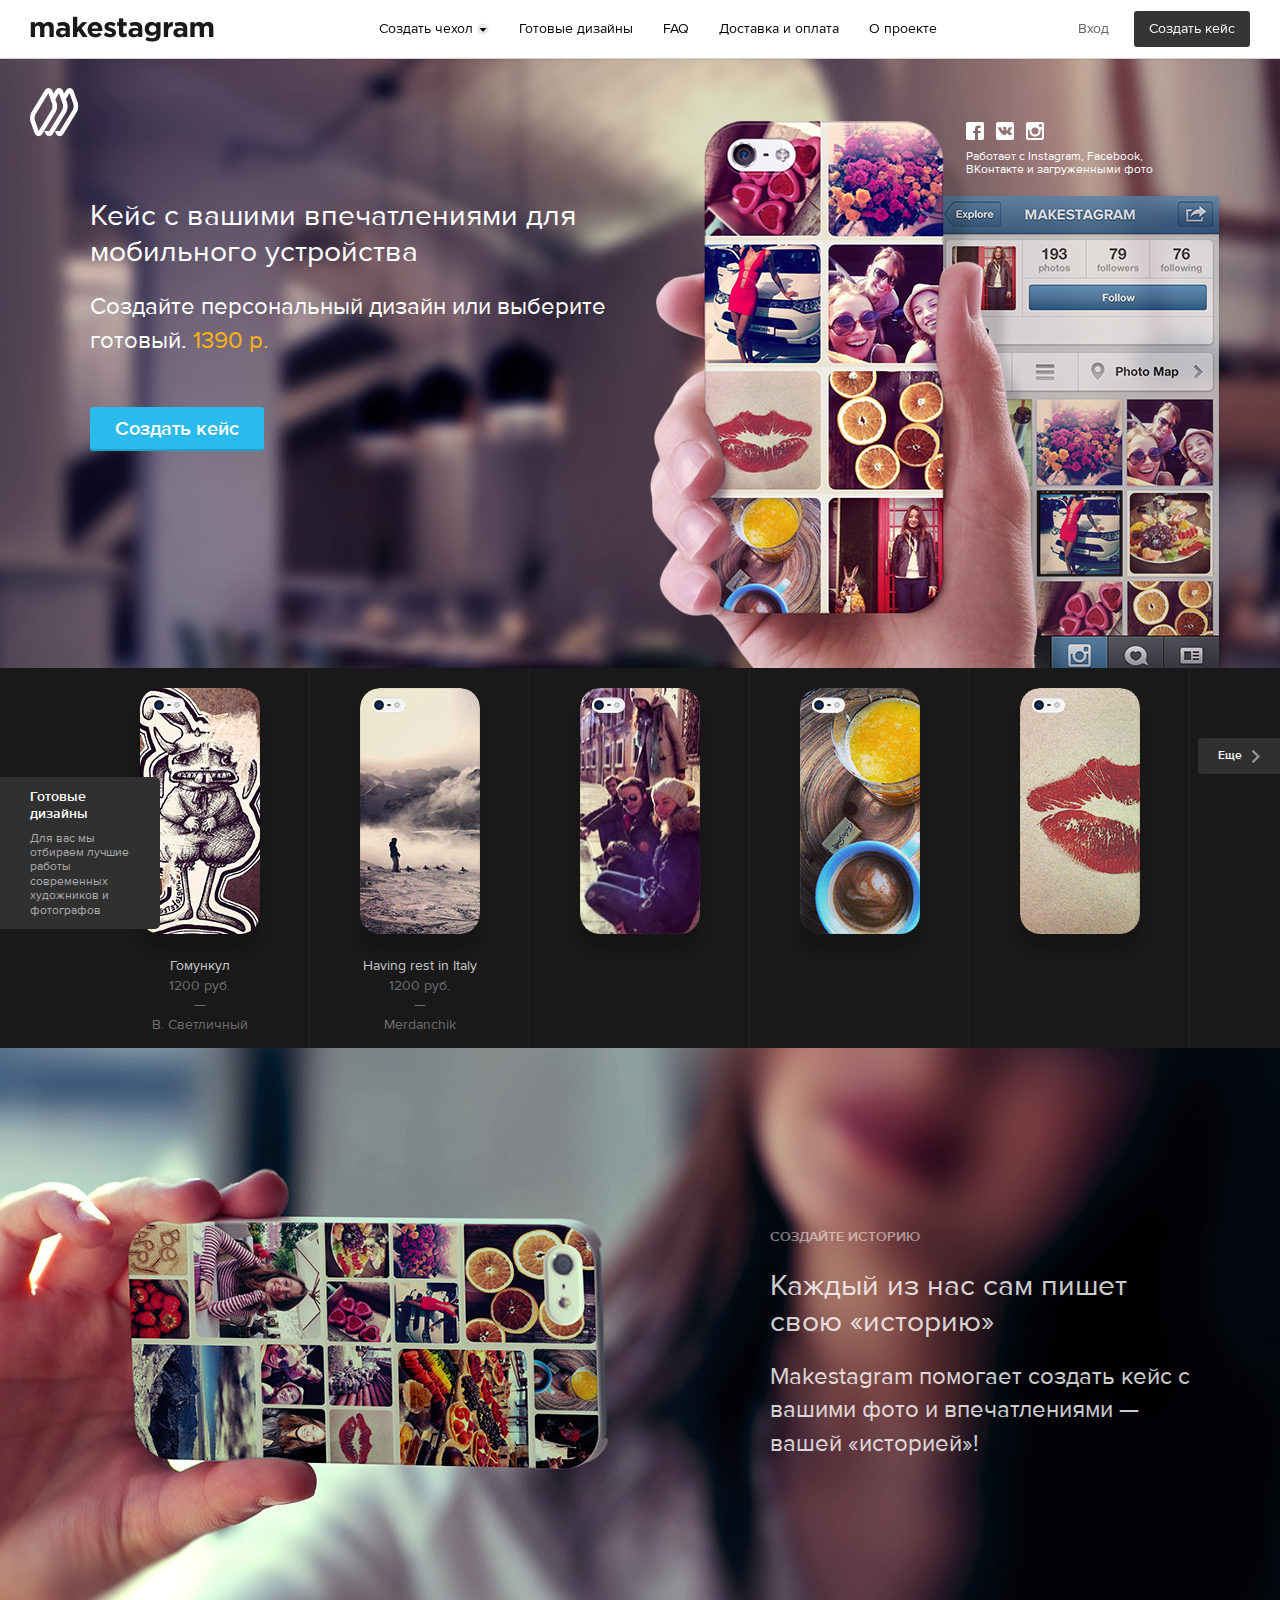
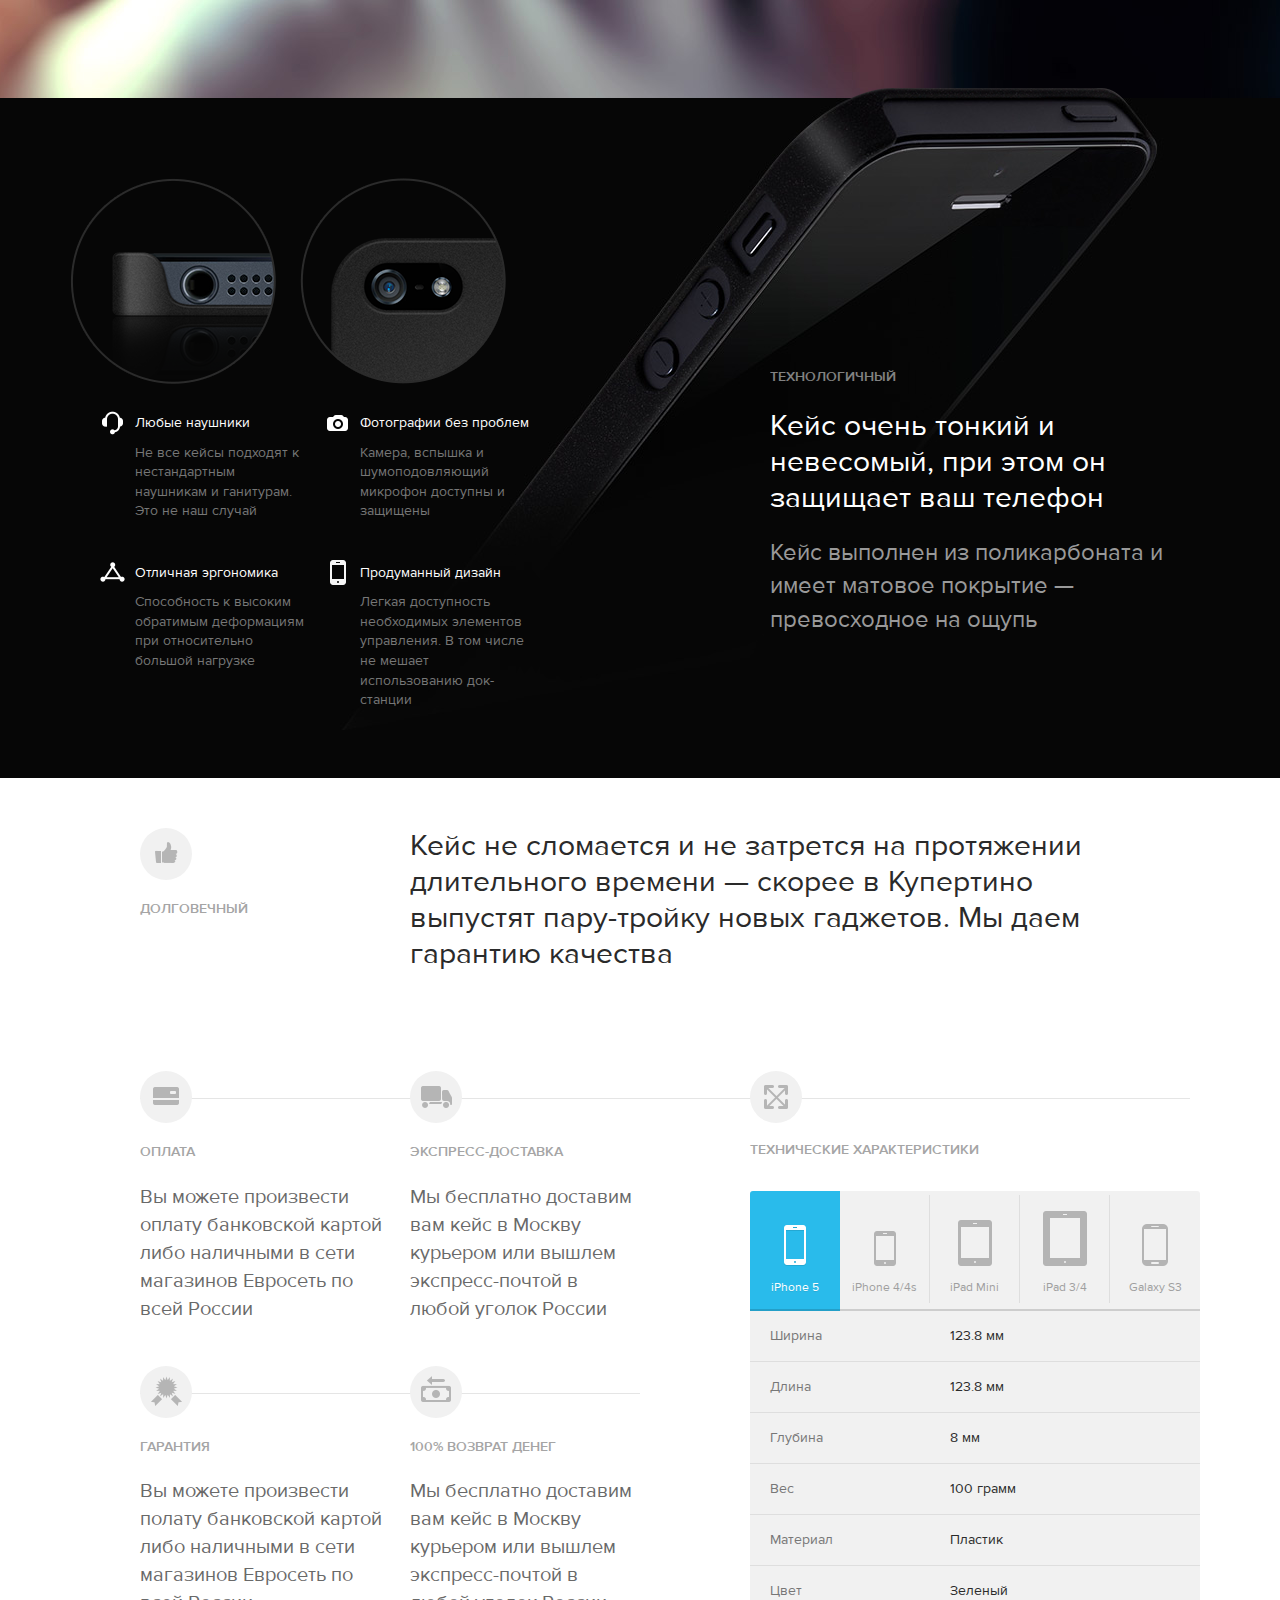
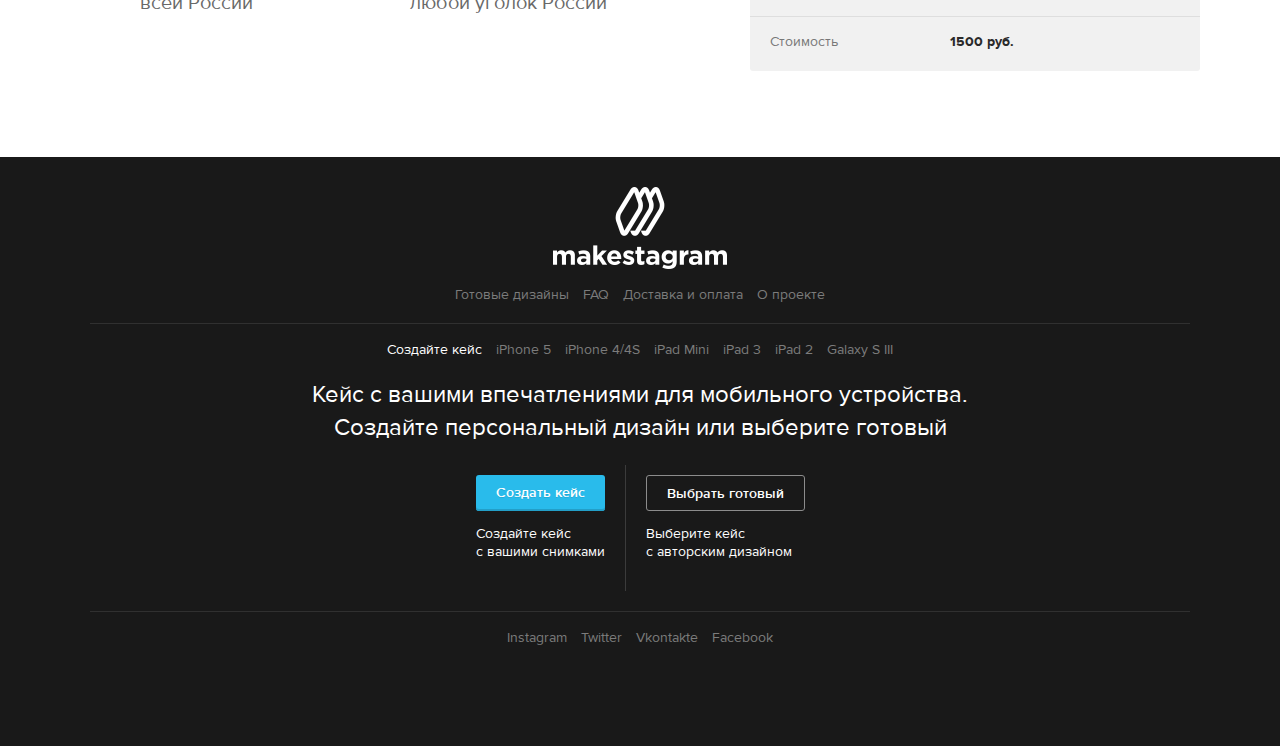
==== commit f979b9e9: "big button +multiple lo2+8" ====
--- a/index.html
+++ b/index.html
@@ -13,6 +13,9 @@
     <script type="text/javascript" src="js/jquery.mCustomScrollbar.concat.min.js"></script>
     <script type="text/javascript" src="js/common.js"></script>
     <script type="text/javascript" src="js/slides.min.jquery.js"></script>
+
+    <link rel="stylesheet" media="only screen and (-webkit-min-device-pixel-ratio: 1.5)" href="css/retina.css"/>
+
     <script>
         $(function(){
             $('.slider.classic').slides({
@@ -90,7 +93,7 @@
                 <div class="text_left">
                     <h1>Кейс с вашими впечатлениями для мобильного устройства</h1>
                     <h2>Создайте персональный дизайн или выберите готовый. <span>1390 р.</span></h2>
-                    <p><a href="#" class="button blue">Создать кейс</a></p>
+                    <p><a href="#" class="button blue big">Создать кейс</a></p>
                 </div>
             </div>
         </div>
--- a/css/screen.css
+++ b/css/screen.css
@@ -1321,7 +1321,12 @@
   background: #29bbeb;
   text-shadow: 0 1px 0 rgba(0, 0, 0, 0.1);
 }
-/* line 761, ../sass/common.scss */
+/* line 760, ../sass/common.scss */
+.button.blue:active,
+.nav .button.blue:active {
+  background: #239fc8;
+}
+/* line 764, ../sass/common.scss */
 .button.darkblue,
 .nav .button.darkblue {
   -webkit-box-shadow: inset 0 -2px 0 #1990b7;
@@ -1331,7 +1336,12 @@
   background: #1da9d7;
   text-shadow: 0 1px 0 rgba(0, 0, 0, 0.1);
 }
-/* line 767, ../sass/common.scss */
+/* line 769, ../sass/common.scss */
+.button.darkblue:active,
+.nav .button.darkblue:active {
+  background: #1990b7;
+}
+/* line 773, ../sass/common.scss */
 .button.grey,
 .nav .button.grey {
   -webkit-box-shadow: inset 0 -2px 0 #9a9a9a;
@@ -1341,7 +1351,7 @@
   background: #b5b5b5;
   text-shadow: 0 1px 0 rgba(0, 0, 0, 0.1);
 }
-/* line 772, ../sass/common.scss */
+/* line 778, ../sass/common.scss */
 .button.grey.active,
 .nav .button.grey.active {
   -webkit-box-shadow: inset 0 2px 0 #239fc8;
@@ -1350,13 +1360,26 @@
   background: #29bbeb;
   text-shadow: 0 1px 0 rgba(0, 0, 0, 0.1);
 }
-/* line 778, ../sass/common.scss */
+/* line 783, ../sass/common.scss */
+.button.grey:active,
+.nav .button.grey:active {
+  background: #9a9a9a;
+}
+/* line 787, ../sass/common.scss */
 .button.tiny,
 .nav .button.tiny {
   height: 32px;
   line-height: 30px;
 }
-/* line 782, ../sass/common.scss */
+/* line 791, ../sass/common.scss */
+.button.big,
+.nav .button.big {
+  font-size: 20px;
+  height: 44px;
+  line-height: 44px;
+  padding: 0 25px;
+}
+/* line 797, ../sass/common.scss */
 .button.left,
 .nav .button.left {
   -webkit-border-radius: 3px 0 0 3px;
@@ -1366,7 +1389,7 @@
   border-radius: 3px 0 0 3px;
   margin-right: 0!important;
 }
-/* line 786, ../sass/common.scss */
+/* line 801, ../sass/common.scss */
 .button.right,
 .nav .button.right {
   -webkit-border-radius: 0 3px 3px 0;
@@ -1377,7 +1400,7 @@
   margin-left: 0!important;
 }
 
-/* line 792, ../sass/common.scss */
+/* line 807, ../sass/common.scss */
 .button_label {
   -webkit-border-radius: 0 3px 3px 0;
   -moz-border-radius: 0 3px 3px 0;
@@ -1399,16 +1422,16 @@
   white-space: nowrap;
   text-shadow: none;
 }
-/* line 803, ../sass/common.scss */
+/* line 818, ../sass/common.scss */
 .button_label.absolute {
   position: absolute;
 }
-/* line 806, ../sass/common.scss */
+/* line 821, ../sass/common.scss */
 .button_label.white {
   background: #fff;
 }
 
-/* line 811, ../sass/common.scss */
+/* line 826, ../sass/common.scss */
 .nav_simple {
   -webkit-box-shadow: 0 2px 0 rgba(0, 0, 0, 0.05);
   -moz-box-shadow: 0 2px 0 rgba(0, 0, 0, 0.05);
@@ -1420,25 +1443,25 @@
   z-index: 10;
 }
 
-/* line 820, ../sass/common.scss */
+/* line 835, ../sass/common.scss */
 .error_block {
   background: #191919;
   color: #fff;
   text-align: center;
   padding-top: 75px;
 }
-/* line 825, ../sass/common.scss */
+/* line 840, ../sass/common.scss */
 .error_block p {
   font-size: 30px;
   line-height: 1;
   padding: 40px 0 0;
 }
-/* line 830, ../sass/common.scss */
+/* line 845, ../sass/common.scss */
 .error_block big {
   font-size: 150px;
 }
 
-/* line 835, ../sass/common.scss */
+/* line 850, ../sass/common.scss */
 .top_login {
   -webkit-box-shadow: inset 0 2px 0 #a3a3a3;
   -moz-box-shadow: inset 0 2px 0 #a3a3a3;
@@ -1448,7 +1471,7 @@
   padding: 10px 0;
   display: none;
 }
-/* line 841, ../sass/common.scss */
+/* line 856, ../sass/common.scss */
 .top_login ul {
   display: -moz-inline-stack;
   display: inline-block;
@@ -1466,13 +1489,13 @@
   clear: both;
   visibility: hidden;
 }
-/* line 845, ../sass/common.scss */
+/* line 860, ../sass/common.scss */
 .top_login ul li {
   float: left;
   margin: 0 5px;
 }
 
-/* line 852, ../sass/common.scss */
+/* line 867, ../sass/common.scss */
 .social-fb {
   display: -moz-inline-stack;
   display: inline-block;
@@ -1485,7 +1508,7 @@
   height: 36px;
 }
 
-/* line 856, ../sass/common.scss */
+/* line 871, ../sass/common.scss */
 .social-insta {
   display: -moz-inline-stack;
   display: inline-block;
@@ -1498,7 +1521,7 @@
   height: 36px;
 }
 
-/* line 860, ../sass/common.scss */
+/* line 875, ../sass/common.scss */
 .social-vk {
   display: -moz-inline-stack;
   display: inline-block;
@@ -1511,7 +1534,7 @@
   height: 36px;
 }
 
-/* line 865, ../sass/common.scss */
+/* line 880, ../sass/common.scss */
 .popup-wrap {
   display: none;
   position: fixed;
@@ -1525,7 +1548,7 @@
   z-index: 50;
 }
 
-/* line 876, ../sass/common.scss */
+/* line 891, ../sass/common.scss */
 .popup_holder {
   display: none;
   position: fixed;
@@ -1536,28 +1559,28 @@
   left: 0;
   z-index: 80;
 }
-/* line 885, ../sass/common.scss */
+/* line 900, ../sass/common.scss */
 .popup_holder.popup_error .popup {
   width: 420px;
   text-align: center;
   margin-left: -210px;
 }
-/* line 889, ../sass/common.scss */
+/* line 904, ../sass/common.scss */
 .popup_holder.popup_error .popup .pop-in {
   padding: 30px 50px;
 }
-/* line 890, ../sass/common.scss */
+/* line 905, ../sass/common.scss */
 .popup_holder.popup_error .popup .popup__close {
   top: 10px;
   right: 10px;
 }
-/* line 894, ../sass/common.scss */
+/* line 909, ../sass/common.scss */
 .popup_holder.popup_error .popup h3 {
   padding-bottom: 8px;
   color: #a5a5a5;
 }
 
-/* line 900, ../sass/common.scss */
+/* line 915, ../sass/common.scss */
 .popup {
   -webkit-border-radius: 5px;
   -moz-border-radius: 5px;
@@ -1577,12 +1600,12 @@
   top: 50%;
   z-index: 50;
 }
-/* line 912, ../sass/common.scss */
+/* line 927, ../sass/common.scss */
 .popup .pop-in {
   padding: 0;
   min-height: 72px;
 }
-/* line 916, ../sass/common.scss */
+/* line 931, ../sass/common.scss */
 .popup .popup__close {
   background: url('../img/common-s7b16feaa36.png') -50px 0 no-repeat;
   width: 30px;
@@ -1593,13 +1616,13 @@
   cursor: pointer;
   z-index: 20;
 }
-/* line 923, ../sass/common.scss */
+/* line 938, ../sass/common.scss */
 .popup .popup__close:hover {
   filter: progid:DXImageTransform.Microsoft.Alpha(Opacity=60);
   opacity: 0.6;
 }
 
-/* line 928, ../sass/common.scss */
+/* line 943, ../sass/common.scss */
 .popup_top {
   position: relative;
   bottom: auto;
@@ -1607,22 +1630,22 @@
   margin-top: 0;
 }
 
-/* line 934, ../sass/common.scss */
+/* line 949, ../sass/common.scss */
 .popup_center {
   position: fixed;
 }
 
-/* line 938, ../sass/common.scss */
+/* line 953, ../sass/common.scss */
 .popup_error .popup {
   background: #fff;
 }
 
-/* line 940, ../sass/common.scss */
+/* line 955, ../sass/common.scss */
 .gotop {
   display: none;
 }
 
-/* line 944, ../sass/common.scss */
+/* line 959, ../sass/common.scss */
 .gotop.active {
   color: #000;
   display: block;
@@ -1642,12 +1665,12 @@
   left: 0;
   z-index: 40;
 }
-/* line 957, ../sass/common.scss */
+/* line 972, ../sass/common.scss */
 .gotop.active:hover {
   filter: progid:DXImageTransform.Microsoft.Alpha(Opacity=10000);
   opacity: 100;
 }
-/* line 960, ../sass/common.scss */
+/* line 975, ../sass/common.scss */
 .gotop.active b {
   display: -moz-inline-stack;
   display: inline-block;
@@ -1662,7 +1685,7 @@
   border-bottom: 8px solid #000;
   margin-right: 5px;
 }
-/* line 969, ../sass/common.scss */
+/* line 984, ../sass/common.scss */
 .gotop.active u {
   display: -moz-inline-stack;
   display: inline-block;
@@ -1673,7 +1696,7 @@
   text-decoration: none;
   text-transform: uppercase;
 }
-/* line 974, ../sass/common.scss */
+/* line 989, ../sass/common.scss */
 .gotop.active span {
   -webkit-border-radius: 3px;
   -moz-border-radius: 3px;
--- a/css/retina.css
+++ b/css/retina.css
@@ -0,0 +1,295 @@
+@charset "IBM866";
+
+.narrativebig {
+  background: url(../img/retina/narrativebig.png);
+  background-size: cover;
+  width: 68px;
+  height: 56px;
+}
+
+.ico_logo {
+  background: url(../img/retina/ico_logo.png);
+  background-size: cover;
+  width: 49px;
+  height: 49px;
+}
+
+.ico_logo-dark {
+  background: url(../img/retina/ico_logo-dark.png);
+  background-size: cover;
+  width: 49px;
+  height: 49px;
+}
+
+.head_logo {
+    background: url(../img/retina/head_logo.png);
+    background-size: cover;
+    width: 184px;
+    height: 26px;
+}
+
+.footer_logo {
+    background: url(../img/retina/footer_logo.png);
+    background-size: cover;
+    width: 174px;
+    height: 82px;
+}
+
+.nav .s_arrow {
+    background: url(../img/retina/select-arrow.png);
+    background-size: cover;
+    width: 12px;
+    height: 12px;
+}
+
+.nav .active .s_arrow  {
+    background: url(../img/retina/select-arrow-active.png);
+    background-size: cover;
+    width: 12px;
+    height: 12px;
+}
+
+.nav .ico-cart {
+    background: url(../img/retina/ico-cart.png);
+    background-size: cover;
+    width: 15px;
+    height: 12px;
+}
+
+.top-fb {
+    background: url(../img/retina/top-fb.png);
+    background-size: cover;
+    width: 18px;
+    height: 18px;
+}
+
+.top-vk {
+    background: url(../img/retina/top-vk.png);
+    background-size: cover;
+    width: 18px;
+    height: 18px;
+}
+
+.top-insta {
+    background: url(../img/retina/top-insta.png);
+    background-size: cover;
+    width: 18px;
+    height: 18px;
+}
+
+.promo_top .promo_hand {
+    background: url(../img/retina/promo_hand.png);
+    background-size: cover;
+    width: 583px;
+    height: 547px;
+}
+
+.promo_med {
+    background: url(../img/retina/promobg2.jpg);
+    background-size: cover;
+}
+
+.ico.ico-headphones {
+    background-image: url(../img/retina/ico-headphones.png);
+    background-size: cover;
+}
+
+.ico.ico-foto {
+    background-image: url(../img/retina/ico-foto.png);
+    background-size: cover;
+}
+
+.ico.ico-iphone {
+    background-image: url(../img/retina/ico-iphone.png);
+    background-size: cover;
+}
+
+.ico.ico-ergo {
+    background-image: url(../img/retina/ico-ergo.png);
+    background-size: cover;
+}
+
+.ico.ico-brush {
+    background-image: url(../img/retina/ico-brush.png);
+    background-size: cover;
+}
+
+.dim-thumb_up {
+    background: url(../img/retina/dim-thumb_up.png);
+    background-size: cover;
+    width: 23px;
+    height: 24px;
+}
+
+.dim-card {
+    background: url(../img/retina/dim-card.png);
+    background-size: cover;
+    width: 26px;
+    height: 18px;
+}
+
+.dim-truck {
+    background: url(../img/retina/dim-truck.png);
+    background-size: cover;
+    width: 31px;
+    height: 22px;
+}
+
+.dim-expand {
+    background: url(../img/retina/dim-expand.png);
+    background-size: cover;
+    width: 24px;
+    height: 24px;
+}
+
+.dim-warranty {
+    background: url(../img/retina/dim-warranty.png);
+    background-size: cover;
+    width: 32px;
+    height: 30px;
+}
+
+.dim-payback {
+    background: url(../img/retina/dim-payback.png);
+    background-size: cover;
+    width: 30px;
+    height: 26px;
+}
+
+.dev-iphone5 {
+    background: url(../img/retina/dev-iphone5.png);
+    background-size: cover;
+    width: 44px;
+    height: 55px;
+}
+
+.dev-iphone4 {
+    background: url(../img/retina/dev-iphone4.png);
+    background-size: cover;
+    width: 44px;
+    height: 55px;
+}
+
+.dev-ipad_mini {
+    background: url(../img/retina/dev-ipad_mini.png);
+    background-size: cover;
+    width: 44px;
+    height: 55px;
+}
+
+.dev-ipad {
+    background: url(../img/retina/dev-ipad.png);
+    background-size: cover;
+    width: 44px;
+    height: 55px;
+}
+
+.dev-galaxy {
+    background: url(../img/retina/dev-galaxy.png);
+    background-size: cover;
+    width: 44px;
+    height: 55px;
+}
+
+.active .dev-iphone5 {
+    background: url(../img/retina/dev-iphone5-white.png);
+    background-size: cover;
+    width: 44px;
+    height: 55px;
+}
+
+.active .dev-iphone4 {
+    background: url(../img/retina/dev-iphone4-white.png);
+    background-size: cover;
+    width: 44px;
+    height: 55px;
+}
+
+.active .dev-ipad_mini {
+    background: url(../img/retina/dev-ipad_mini-white.png);
+    background-size: cover;
+    width: 44px;
+    height: 55px;
+}
+
+.active .dev-ipad {
+    background: url(../img/retina/dev-ipad-white.png);
+    background-size: cover;
+    width: 44px;
+    height: 55px;
+}
+
+.active .dev-galaxy {
+    background: url(../img/retina/dev-galaxy-white.png);
+    background-size: cover;
+    width: 44px;
+    height: 55px;
+}
+
+.technology .phone_camera {
+    background: url(../img/retina/phone_camera.png);
+    background-size: cover;
+    width: 206px;
+    height: 206px;
+}
+
+.technology .phone_jack {
+    background: url(../img/retina/phone_jack.png);
+    background-size: cover;
+    width: 206px;
+    height: 206px;
+}
+
+.technology .phone_top {
+    background: url(../img/retina/phone_top.png);
+    background-size: cover;
+    width: 271px;
+    height: 10px;
+}
+
+.technology {
+    background-image: url(../img/retina/tech-phone-bg.jpg);
+    background-size: 1400px 683px;
+}
+
+.slider .more i,
+.slider .next i {
+    background: url(../img/retina/slider-next-white.png);
+    background-size: cover;
+    width: 8px;
+    height: 13px;
+}
+
+.slider .prev i {
+    background: url(../img/retina/slider-prev-white.png);
+    background-size: cover;
+    width: 8px;
+    height: 13px;
+}
+
+.case .case-shadow {
+    background: url(../img/retina/case-shadow.png);
+    background-size: cover;
+    width: 136px;
+    height: 269px;
+}
+
+.js-sel__head .js-sel_arrow {
+    background: url(../img/retina/js-select.png);
+    background-size: cover;
+    width: 36px;
+    height: 36px;
+}
+
+.js-sel_tiny .js-sel_arrow {
+    background: url(../img/retina/js-select.png);
+    background-size: cover;
+    width: 32px;
+    height: 32px;
+}
+
+.faq nav .q_list a.active,
+.faq .faq-nav .q_list a.active {
+    background-image: url(../img/retina/slider-next-white.png);
+    background-size: 8px 13px;
+}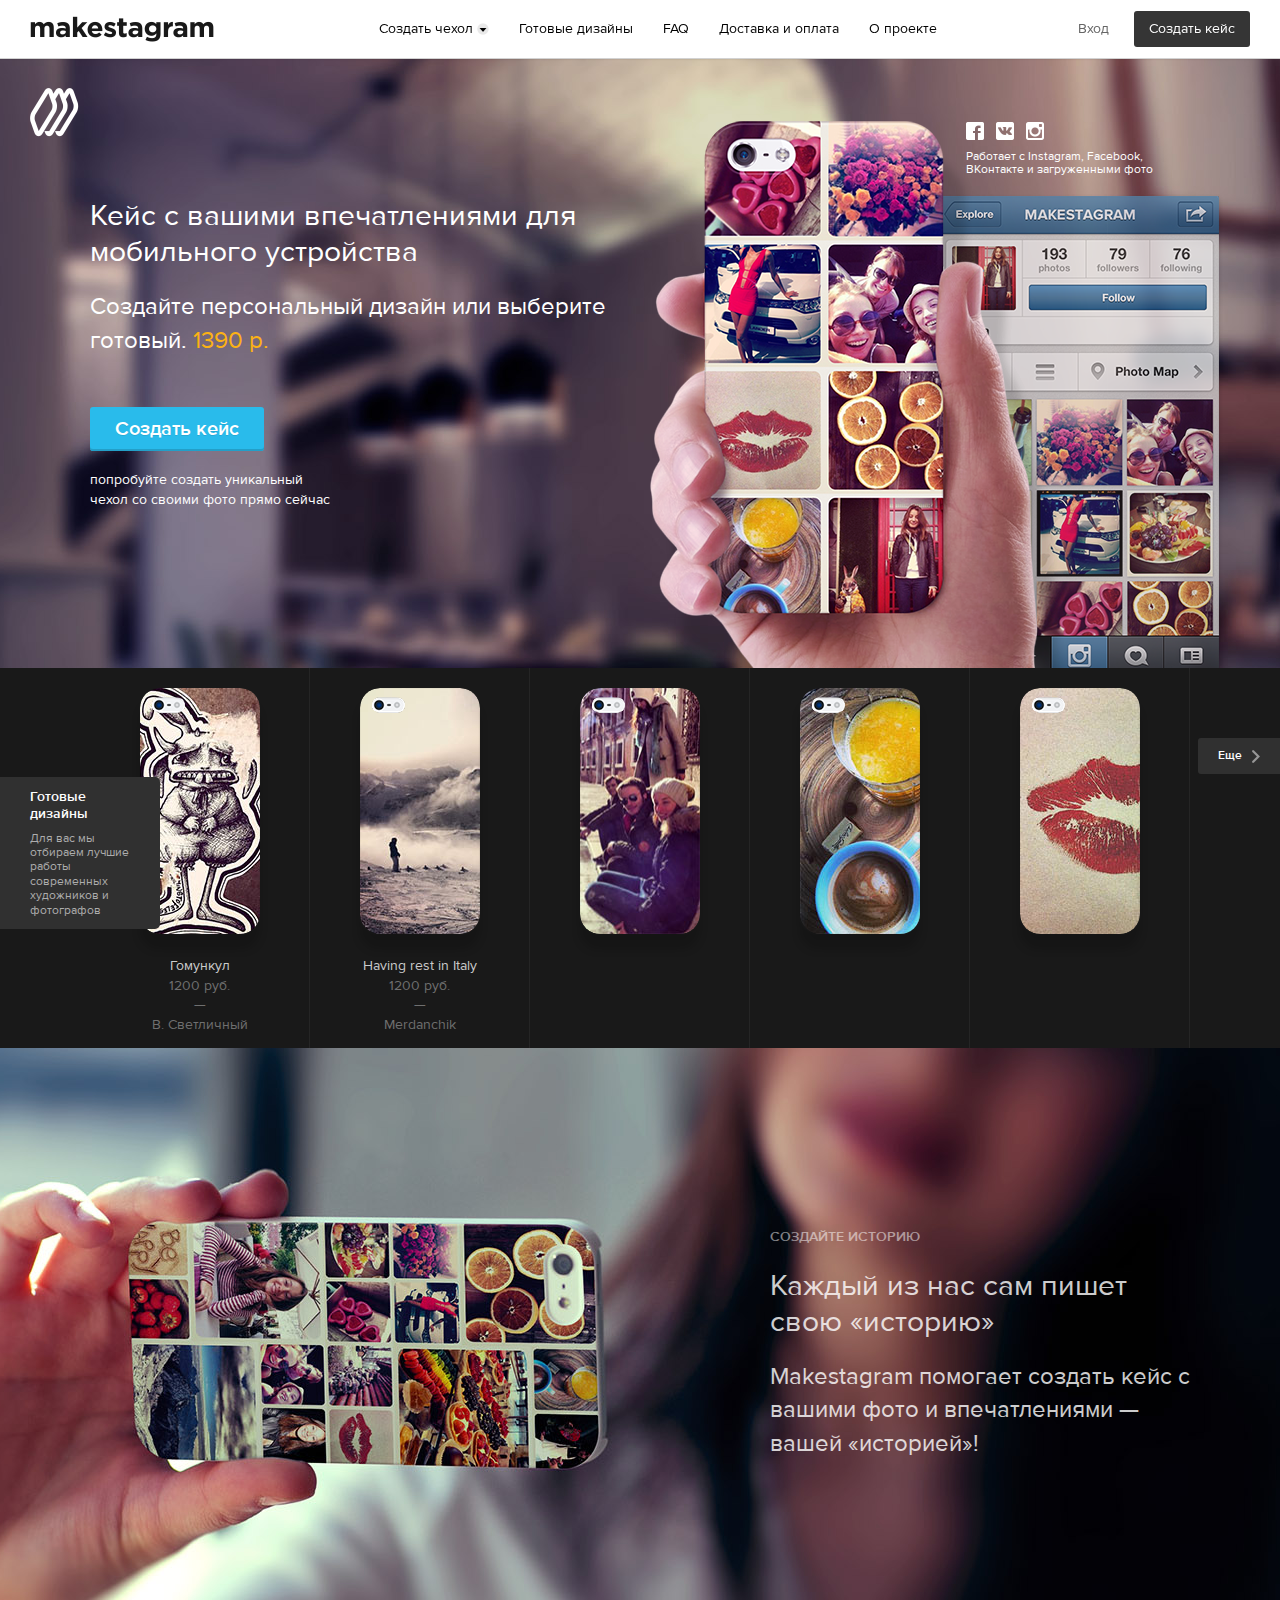
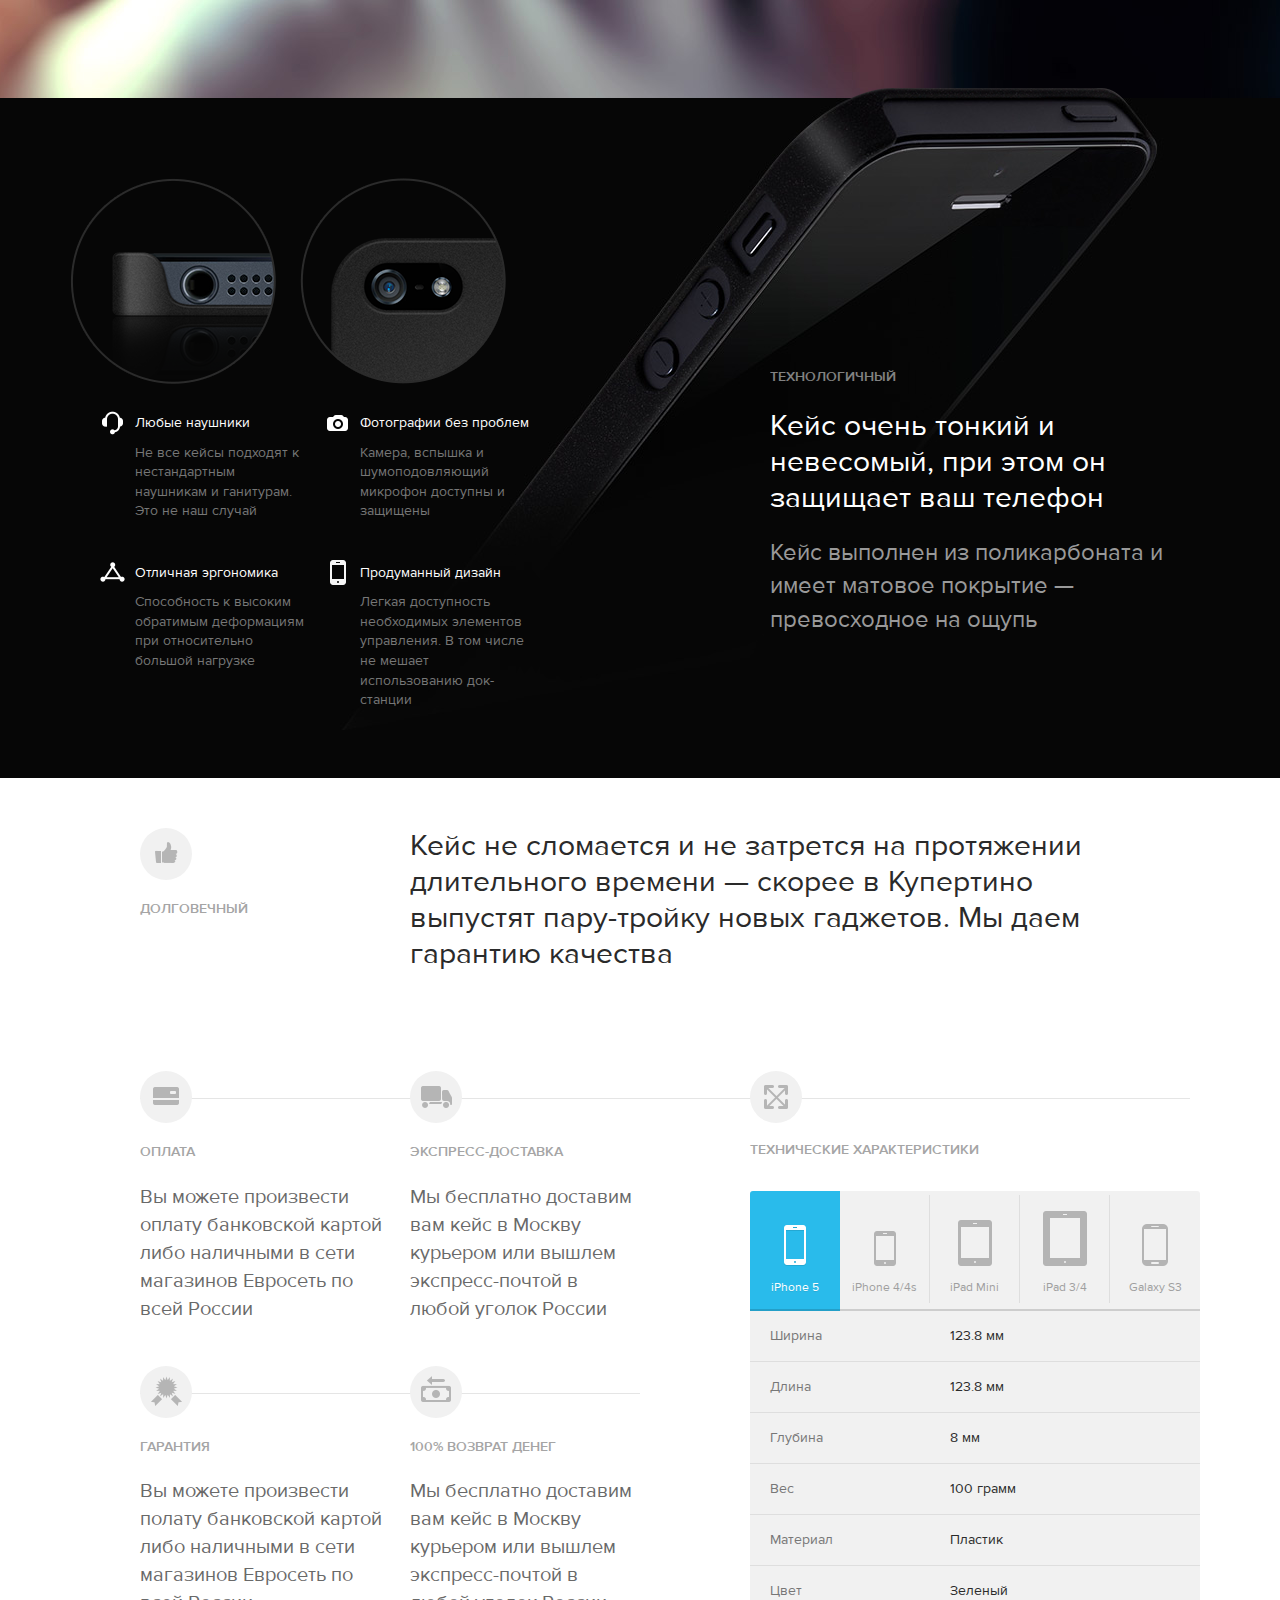
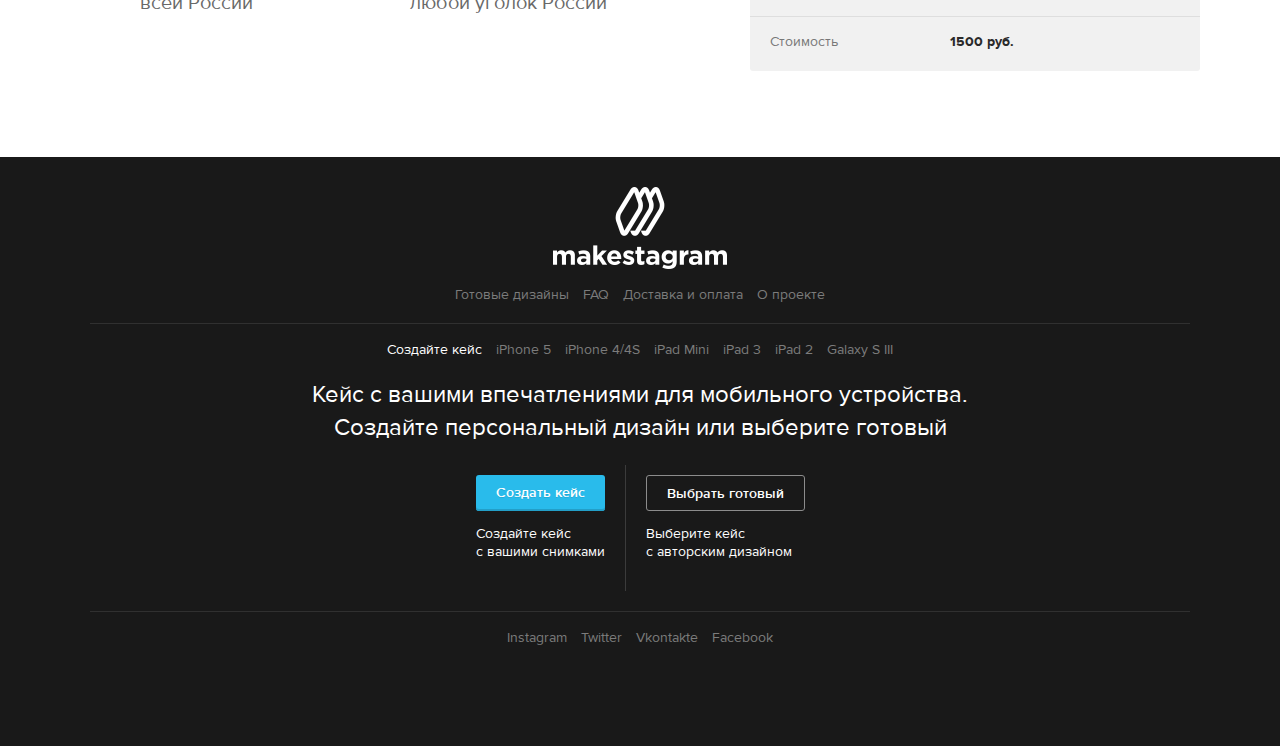
==== commit ac012bef: "+text" ====
--- a/index.html
+++ b/index.html
@@ -94,6 +94,7 @@
                     <h1>Кейс с вашими впечатлениями для мобильного устройства</h1>
                     <h2>Создайте персональный дизайн или выберите готовый. <span>1390 р.</span></h2>
                     <p><a href="#" class="button blue big">Создать кейс</a></p>
+                    <p>попробуйте создать уникальный <br>чехол со своими фото прямо сейчас</p>
                 </div>
             </div>
         </div>
--- a/css/screen.css
+++ b/css/screen.css
@@ -333,7 +333,7 @@
 }
 /* line 199, ../sass/common.scss */
 .nav .s_arrow {
-  background: url('../img/icons-s3e79710a1d.png') 0 -18px no-repeat;
+  background: url('../img/icons-s342a9f348c.png') 0 -18px no-repeat;
   width: 12px;
   height: 12px;
   display: -moz-inline-stack;
@@ -350,7 +350,7 @@
 }
 /* line 206, ../sass/common.scss */
 .nav .active .s_arrow {
-  background: url('../img/icons-s3e79710a1d.png') -12px -18px no-repeat;
+  background: url('../img/icons-s342a9f348c.png') -12px -18px no-repeat;
   width: 12px;
   height: 12px;
 }
@@ -461,84 +461,105 @@
 
 /* line 280, ../sass/common.scss */
 .top-fb {
-  background: url('../img/icons-s3e79710a1d.png') -18px 0 no-repeat;
+  background: url('../img/icons-s342a9f348c.png') -18px 0 no-repeat;
   width: 18px;
   height: 18px;
 }
 
 /* line 281, ../sass/common.scss */
 .top-vk {
-  background: url('../img/icons-s3e79710a1d.png') 0 0 no-repeat;
+  background: url('../img/icons-s342a9f348c.png') 0 -61px no-repeat;
   width: 18px;
   height: 18px;
 }
 
 /* line 282, ../sass/common.scss */
 .top-insta {
-  background: url('../img/icons-s3e79710a1d.png') -24px -18px no-repeat;
+  background: url('../img/icons-s342a9f348c.png') -16px -36px no-repeat;
   width: 18px;
   height: 18px;
 }
 
-/* line 284, ../sass/common.scss */
-.tab-fb {
-  background: url('../img/icons-s3e79710a1d.png') -16px -36px no-repeat;
+/* line 283, ../sass/common.scss */
+.top-fb:hover {
+  background: url('../img/icons-s342a9f348c.png') 0 0 no-repeat;
   width: 18px;
   height: 18px;
 }
 
-/* line 285, ../sass/common.scss */
-.tab-vk {
-  background: url('../img/icons-s3e79710a1d.png') 0 -61px no-repeat;
+/* line 284, ../sass/common.scss */
+.top-vk:hover {
+  background: url('../img/icons-s342a9f348c.png') -34px -36px no-repeat;
   width: 18px;
   height: 18px;
 }
 
-/* line 286, ../sass/common.scss */
+/* line 285, ../sass/common.scss */
+.top-insta:hover {
+  background: url('../img/icons-s342a9f348c.png') -24px -18px no-repeat;
+  width: 18px;
+  height: 18px;
+}
+
+/* line 287, ../sass/common.scss */
+.tab-fb {
+  background: url('../img/icons-s342a9f348c.png') 0 -99px no-repeat;
+  width: 18px;
+  height: 18px;
+}
+
+/* line 288, ../sass/common.scss */
+.tab-vk {
+  background: url('../img/icons-s342a9f348c.png') -18px -61px no-repeat;
+  width: 18px;
+  height: 18px;
+}
+
+/* line 289, ../sass/common.scss */
 .tab-insta {
-  background: url('../img/icons-s3e79710a1d.png') -34px -36px no-repeat;
+  background: url('../img/icons-s342a9f348c.png') 0 -79px no-repeat;
   width: 18px;
   height: 19px;
 }
 
-/* line 288, ../sass/common.scss */
+/* line 291, ../sass/common.scss */
 .active .tab-fb {
-  background: url('../img/icons-s3e79710a1d.png') -18px 0 no-repeat;
+  background: url('../img/icons-s342a9f348c.png') -18px 0 no-repeat;
   width: 18px;
   height: 18px;
 }
 
-/* line 289, ../sass/common.scss */
+/* line 292, ../sass/common.scss */
 .active .tab-vk {
-  background: url('../img/icons-s3e79710a1d.png') 0 0 no-repeat;
+  background: url('../img/icons-s342a9f348c.png') 0 -61px no-repeat;
   width: 18px;
   height: 18px;
 }
 
-/* line 290, ../sass/common.scss */
+/* line 293, ../sass/common.scss */
 .active .tab-insta {
-  background: url('../img/icons-s3e79710a1d.png') -24px -18px no-repeat;
+  background: url('../img/icons-s342a9f348c.png') -16px -36px no-repeat;
   width: 18px;
   height: 18px;
 }
 
-/* line 292, ../sass/common.scss */
+/* line 295, ../sass/common.scss */
 .promo_med {
   background-image: url(../img/promobg2.jpg);
   height: 650px;
 }
-/* line 295, ../sass/common.scss */
+/* line 298, ../sass/common.scss */
 .promo_med h1, .promo_med h2 {
   filter: progid:DXImageTransform.Microsoft.Alpha(Opacity=80);
   opacity: 0.8;
 }
-/* line 296, ../sass/common.scss */
+/* line 299, ../sass/common.scss */
 .promo_med h3 {
   filter: progid:DXImageTransform.Microsoft.Alpha(Opacity=50);
   opacity: 0.5;
 }
 
-/* line 299, ../sass/common.scss */
+/* line 302, ../sass/common.scss */
 .slider {
   min-height: 380px;
   position: relative;
@@ -551,7 +572,7 @@
   clear: both;
   visibility: hidden;
 }
-/* line 304, ../sass/common.scss */
+/* line 307, ../sass/common.scss */
 .slider .prev,
 .slider .next {
   position: absolute;
@@ -562,13 +583,13 @@
   margin-top: -18px;
   z-index: 10;
 }
-/* line 312, ../sass/common.scss */
+/* line 315, ../sass/common.scss */
 .slider .prev i,
 .slider .next i {
   display: block;
   margin: 12px auto 0;
 }
-/* line 318, ../sass/common.scss */
+/* line 321, ../sass/common.scss */
 .slider .more {
   font-family: "ProximaNova-Semibold", Arial, sans-serif;
   font-size: 12px;
@@ -581,7 +602,7 @@
   z-index: 10;
   color: #fff;
 }
-/* line 329, ../sass/common.scss */
+/* line 332, ../sass/common.scss */
 .slider .more i {
   display: -moz-inline-stack;
   display: inline-block;
@@ -592,7 +613,7 @@
   vertical-align: top;
   margin: 12px 0 0 10px;
 }
-/* line 334, ../sass/common.scss */
+/* line 337, ../sass/common.scss */
 .slider .more span {
   display: -moz-inline-stack;
   display: inline-block;
@@ -602,7 +623,7 @@
   *display: inline;
   vertical-align: top;
 }
-/* line 339, ../sass/common.scss */
+/* line 342, ../sass/common.scss */
 .slider .prev {
   -webkit-border-radius: 0 3px 3px 0;
   -moz-border-radius: 0 3px 3px 0;
@@ -611,13 +632,13 @@
   border-radius: 0 3px 3px 0;
   left: 0;
 }
-/* line 342, ../sass/common.scss */
+/* line 345, ../sass/common.scss */
 .slider .prev i {
   background: url('../img/common-s7b16feaa36.png') -79px -49px no-repeat;
   width: 8px;
   height: 13px;
 }
-/* line 344, ../sass/common.scss */
+/* line 347, ../sass/common.scss */
 .slider .next {
   -webkit-border-radius: 3px 0 0 3px;
   -moz-border-radius: 3px 0 0 3px;
@@ -626,13 +647,13 @@
   border-radius: 3px 0 0 3px;
   right: 0;
 }
-/* line 347, ../sass/common.scss */
+/* line 350, ../sass/common.scss */
 .slider .next i {
   background: url('../img/common-s7b16feaa36.png') -87px -49px no-repeat;
   width: 8px;
   height: 13px;
 }
-/* line 349, ../sass/common.scss */
+/* line 352, ../sass/common.scss */
 .slider .more {
   -webkit-border-radius: 3px 0 0 3px;
   -moz-border-radius: 3px 0 0 3px;
@@ -641,13 +662,13 @@
   border-radius: 3px 0 0 3px;
   right: 0;
 }
-/* line 352, ../sass/common.scss */
+/* line 355, ../sass/common.scss */
 .slider .more i {
   background: url('../img/common-s7b16feaa36.png') -87px -49px no-repeat;
   width: 8px;
   height: 13px;
 }
-/* line 354, ../sass/common.scss */
+/* line 357, ../sass/common.scss */
 .slider aside {
   -webkit-border-radius: 0 5px 5px 0;
   -moz-border-radius: 0 5px 5px 0;
@@ -665,49 +686,49 @@
   color: #fff;
   line-height: 1.2;
 }
-/* line 366, ../sass/common.scss */
+/* line 369, ../sass/common.scss */
 .slider aside p {
   font-size: 12px;
   color: #adadad;
   padding-bottom: 8px;
 }
-/* line 370, ../sass/common.scss */
+/* line 373, ../sass/common.scss */
 .slider aside p b {
   font-family: "ProximaNova-Semibold", Arial, sans-serif;
   color: #fff;
   font-size: 14px;
 }
-/* line 377, ../sass/common.scss */
+/* line 380, ../sass/common.scss */
 .slider.bg_white {
   background: #fff;
 }
-/* line 380, ../sass/common.scss */
+/* line 383, ../sass/common.scss */
 .slider.bg_black {
   background: #191919;
 }
-/* line 383, ../sass/common.scss */
+/* line 386, ../sass/common.scss */
 .slider.bg_transparent {
   background: transparent;
 }
-/* line 386, ../sass/common.scss */
+/* line 389, ../sass/common.scss */
 .slider.classic {
   position: relative;
 }
-/* line 388, ../sass/common.scss */
+/* line 391, ../sass/common.scss */
 .slider.classic .slides_container {
   width: 1100px;
   height: 380px;
   margin: 0 auto;
 }
 
-/* line 398, ../sass/common.scss */
+/* line 401, ../sass/common.scss */
 .technology {
   background: #060606 url(../img/tech-phone-bg.jpg) 50% 0 no-repeat;
   min-height: 680px;
   position: relative;
   color: #fff;
 }
-/* line 403, ../sass/common.scss */
+/* line 406, ../sass/common.scss */
 .technology .phone_top {
   background: transparent url(../img/phone_top.png) 0 0 no-repeat;
   display: block;
@@ -718,7 +739,7 @@
   left: 50%;
   margin-left: 211px;
 }
-/* line 412, ../sass/common.scss */
+/* line 415, ../sass/common.scss */
 .technology .phone_jack {
   display: -moz-inline-stack;
   display: inline-block;
@@ -733,7 +754,7 @@
   margin-left: -20px;
   margin-right: 20px;
 }
-/* line 421, ../sass/common.scss */
+/* line 424, ../sass/common.scss */
 .technology .phone_camera {
   display: -moz-inline-stack;
   display: inline-block;
@@ -754,38 +775,38 @@
   clear: both;
   visibility: hidden;
 }
-/* line 431, ../sass/common.scss */
+/* line 434, ../sass/common.scss */
 .technology dl {
   float: left;
   width: 220px;
   margin: 30px 5px 0 0;
 }
-/* line 435, ../sass/common.scss */
+/* line 438, ../sass/common.scss */
 .technology dl .ico {
   margin-top: -14px;
   float: left;
 }
-/* line 439, ../sass/common.scss */
+/* line 442, ../sass/common.scss */
 .technology dl dd {
   color: #777;
   margin: 10px 0 0 45px;
   height: 120px;
 }
-/* line 445, ../sass/common.scss */
+/* line 448, ../sass/common.scss */
 .technology .text_right {
   margin-top: 270px;
 }
-/* line 448, ../sass/common.scss */
+/* line 451, ../sass/common.scss */
 .technology h3 {
   filter: progid:DXImageTransform.Microsoft.Alpha(Opacity=50);
   opacity: 0.5;
 }
-/* line 451, ../sass/common.scss */
+/* line 454, ../sass/common.scss */
 .technology h2 {
   color: #999;
 }
 
-/* line 457, ../sass/common.scss */
+/* line 460, ../sass/common.scss */
 .ico {
   display: -moz-inline-stack;
   display: inline-block;
@@ -798,34 +819,34 @@
   background-position: 50% 50%;
   background-repeat: no-repeat;
 }
-/* line 463, ../sass/common.scss */
+/* line 466, ../sass/common.scss */
 .ico.ico-headphones {
   background-image: url(../img/icons/ico-headphones.png);
 }
-/* line 464, ../sass/common.scss */
+/* line 467, ../sass/common.scss */
 .ico.ico-ergo {
   background-image: url(../img/icons/ico-ergo.png);
 }
-/* line 465, ../sass/common.scss */
+/* line 468, ../sass/common.scss */
 .ico.ico-foto {
   background-image: url(../img/icons/ico-foto.png);
 }
-/* line 466, ../sass/common.scss */
+/* line 469, ../sass/common.scss */
 .ico.ico-iphone {
   background-image: url(../img/icons/ico-iphone.png);
 }
-/* line 467, ../sass/common.scss */
+/* line 470, ../sass/common.scss */
 .ico.ico-brush {
   background-image: url(../img/icons/ico-brush.png);
 }
 
-/* line 470, ../sass/common.scss */
+/* line 473, ../sass/common.scss */
 .description {
   min-height: 500px;
   padding: 50px 0 70px;
   background: #fff;
 }
-/* line 474, ../sass/common.scss */
+/* line 477, ../sass/common.scss */
 .description header {
   min-height: 270px;
 }
@@ -837,18 +858,18 @@
   clear: both;
   visibility: hidden;
 }
-/* line 477, ../sass/common.scss */
+/* line 480, ../sass/common.scss */
 .description header h1 {
   overflow: hidden;
   padding-right: 50px;
 }
-/* line 481, ../sass/common.scss */
+/* line 484, ../sass/common.scss */
 .description header aside {
   float: left;
   width: 270px;
   margin-left: 50px;
 }
-/* line 485, ../sass/common.scss */
+/* line 488, ../sass/common.scss */
 .description header aside h3 {
   color: #a5a5a5;
   padding-top: 20px;
@@ -862,7 +883,7 @@
   clear: both;
   visibility: hidden;
 }
-/* line 495, ../sass/common.scss */
+/* line 498, ../sass/common.scss */
 .descr_content aside {
   width: 500px;
   margin-left: 50px;
@@ -876,65 +897,65 @@
   clear: both;
   visibility: hidden;
 }
-/* line 501, ../sass/common.scss */
+/* line 504, ../sass/common.scss */
 .descr_content dl {
   float: left;
   color: #696969;
   font-size: 20px;
   width: 270px;
 }
-/* line 506, ../sass/common.scss */
+/* line 509, ../sass/common.scss */
 .descr_content dl .icon_holder {
   margin-top: -28px;
 }
-/* line 509, ../sass/common.scss */
+/* line 512, ../sass/common.scss */
 .descr_content dl h3 {
   color: #a5a5a5;
   padding-top: 20px;
 }
-/* line 513, ../sass/common.scss */
+/* line 516, ../sass/common.scss */
 .descr_content dl dt {
   border-top: 1px solid #e5e5e5;
 }
-/* line 516, ../sass/common.scss */
+/* line 519, ../sass/common.scss */
 .descr_content dl dd {
   height: 210px;
   padding-right: 25px;
 }
-/* line 521, ../sass/common.scss */
+/* line 524, ../sass/common.scss */
 .descr_content .short {
   width: 230px;
 }
-/* line 523, ../sass/common.scss */
+/* line 526, ../sass/common.scss */
 .descr_content .short dd {
   padding-right: 0;
 }
 
-/* line 530, ../sass/common.scss */
+/* line 533, ../sass/common.scss */
 .tech_holder {
   border-top: 1px solid #e5e5e5;
   float: left;
   width: 550px;
 }
-/* line 534, ../sass/common.scss */
+/* line 537, ../sass/common.scss */
 .tech_holder .icon_holder {
   margin-top: -28px;
   margin-left: 110px;
   float: left;
 }
-/* line 539, ../sass/common.scss */
+/* line 542, ../sass/common.scss */
 .tech_holder h3 {
   color: #a5a5a5;
   padding-top: 42px;
   padding-bottom: 30px;
   margin-left: 110px;
 }
-/* line 545, ../sass/common.scss */
+/* line 548, ../sass/common.scss */
 .tech_holder .tech_table {
   margin-left: 110px;
 }
 
-/* line 550, ../sass/common.scss */
+/* line 553, ../sass/common.scss */
 .tech_table {
   -webkit-border-radius: 3px;
   -moz-border-radius: 3px;
@@ -954,7 +975,7 @@
   clear: both;
   visibility: hidden;
 }
-/* line 558, ../sass/common.scss */
+/* line 561, ../sass/common.scss */
 .tech_table nav .tab {
   -webkit-box-sizing: border-box;
   -moz-box-sizing: border-box;
@@ -969,12 +990,12 @@
   color: #9f9f9f;
   cursor: pointer;
 }
-/* line 569, ../sass/common.scss */
+/* line 572, ../sass/common.scss */
 .tech_table nav .tab .inner {
   height: 108px;
   border-right: 1px solid #dedede;
 }
-/* line 573, ../sass/common.scss */
+/* line 576, ../sass/common.scss */
 .tech_table nav .tab.active {
   background: #29bbeb;
   border-color: #239fc8;
@@ -983,15 +1004,15 @@
   cursor: default;
   text-shadow: 0 1px 0 rgba(0, 0, 0, 0.1);
 }
-/* line 580, ../sass/common.scss */
+/* line 583, ../sass/common.scss */
 .tech_table nav .tab.active .inner {
   border-right: 0;
 }
-/* line 583, ../sass/common.scss */
+/* line 586, ../sass/common.scss */
 .tech_table nav .tab:last-child .inner {
   border-right: 0;
 }
-/* line 585, ../sass/common.scss */
+/* line 588, ../sass/common.scss */
 .tech_table nav .tab i {
   display: -moz-inline-stack;
   display: inline-block;
@@ -1003,34 +1024,34 @@
   width: 44px;
   margin: 16px 0 13px;
 }
-/* line 593, ../sass/common.scss */
+/* line 596, ../sass/common.scss */
 .tech_table .table {
   width: 100%;
 }
-/* line 595, ../sass/common.scss */
+/* line 598, ../sass/common.scss */
 .tech_table .table .cell {
   line-height: 50px;
   color: #2a2a2a;
   border-bottom: 1px solid #dedede;
 }
-/* line 599, ../sass/common.scss */
+/* line 602, ../sass/common.scss */
 .tech_table .table .cell:first-child {
   color: #777;
   padding-left: 20px;
   width: 180px;
 }
-/* line 605, ../sass/common.scss */
+/* line 608, ../sass/common.scss */
 .tech_table .table .row:last-child .cell {
   border-bottom: 0;
 }
 
-/* line 611, ../sass/common.scss */
+/* line 614, ../sass/common.scss */
 .dev_menu {
   text-align: center;
   display: none;
   background: #f1f1f1;
 }
-/* line 615, ../sass/common.scss */
+/* line 618, ../sass/common.scss */
 .dev_menu nav {
   display: -moz-inline-stack;
   display: inline-block;
@@ -1047,7 +1068,7 @@
   clear: both;
   visibility: hidden;
 }
-/* line 618, ../sass/common.scss */
+/* line 621, ../sass/common.scss */
 .dev_menu nav .tab {
   -webkit-box-sizing: border-box;
   -moz-box-sizing: border-box;
@@ -1060,12 +1081,12 @@
   color: #9f9f9f;
   cursor: pointer;
 }
-/* line 627, ../sass/common.scss */
+/* line 630, ../sass/common.scss */
 .dev_menu nav .tab .inner {
   height: 120px;
   border-right: 1px solid #dedede;
 }
-/* line 631, ../sass/common.scss */
+/* line 634, ../sass/common.scss */
 .dev_menu nav .tab.active {
   background: #29bbeb;
   border-color: #239fc8;
@@ -1074,15 +1095,15 @@
   cursor: default;
   text-shadow: 0 1px 0 rgba(0, 0, 0, 0.1);
 }
-/* line 638, ../sass/common.scss */
+/* line 641, ../sass/common.scss */
 .dev_menu nav .tab.active .inner {
   border-right: 0;
 }
-/* line 641, ../sass/common.scss */
+/* line 644, ../sass/common.scss */
 .dev_menu nav .tab:last-child .inner {
   border-right: 0;
 }
-/* line 643, ../sass/common.scss */
+/* line 646, ../sass/common.scss */
 .dev_menu nav .tab i {
   display: -moz-inline-stack;
   display: inline-block;
@@ -1095,84 +1116,84 @@
   margin: 16px 0 13px;
 }
 
-/* line 653, ../sass/common.scss */
+/* line 656, ../sass/common.scss */
 .dev_top_menu {
   -webkit-box-shadow: 0 1px 1px rgba(0, 0, 0, 0.05);
   -moz-box-shadow: 0 1px 1px rgba(0, 0, 0, 0.05);
   box-shadow: 0 1px 1px rgba(0, 0, 0, 0.05);
 }
 
-/* line 657, ../sass/common.scss */
+/* line 660, ../sass/common.scss */
 .dev-iphone5 {
   background: url('../img/common-s7b16feaa36.png') 0 -260px no-repeat;
   width: 44px;
   height: 55px;
 }
 
-/* line 660, ../sass/common.scss */
+/* line 663, ../sass/common.scss */
 .dev-iphone4 {
   background: url('../img/common-s7b16feaa36.png') -49px -315px no-repeat;
   width: 44px;
   height: 55px;
 }
 
-/* line 663, ../sass/common.scss */
+/* line 666, ../sass/common.scss */
 .dev-ipad_mini {
   background: url('../img/common-s7b16feaa36.png') -44px -372px no-repeat;
   width: 44px;
   height: 55px;
 }
 
-/* line 666, ../sass/common.scss */
+/* line 669, ../sass/common.scss */
 .dev-ipad {
   background: url('../img/common-s7b16feaa36.png') -88px -260px no-repeat;
   width: 44px;
   height: 55px;
 }
 
-/* line 669, ../sass/common.scss */
+/* line 672, ../sass/common.scss */
 .dev-galaxy {
   background: url('../img/common-s7b16feaa36.png') -139px -150px no-repeat;
   width: 44px;
   height: 55px;
 }
 
-/* line 673, ../sass/common.scss */
+/* line 676, ../sass/common.scss */
 .active .dev-iphone5 {
   background: url('../img/common-s7b16feaa36.png') -132px -260px no-repeat;
   width: 44px;
   height: 55px;
 }
 
-/* line 676, ../sass/common.scss */
+/* line 679, ../sass/common.scss */
 .active .dev-iphone4 {
   background: url('../img/common-s7b16feaa36.png') 0 -372px no-repeat;
   width: 44px;
   height: 55px;
 }
 
-/* line 679, ../sass/common.scss */
+/* line 682, ../sass/common.scss */
 .active .dev-ipad_mini {
   background: url('../img/common-s7b16feaa36.png') -139px -95px no-repeat;
   width: 44px;
   height: 55px;
 }
 
-/* line 682, ../sass/common.scss */
+/* line 685, ../sass/common.scss */
 .active .dev-ipad {
   background: url('../img/common-s7b16feaa36.png') -137px -205px no-repeat;
   width: 44px;
   height: 55px;
 }
 
-/* line 685, ../sass/common.scss */
+/* line 688, ../sass/common.scss */
 .active .dev-galaxy {
   background: url('../img/common-s7b16feaa36.png') -44px -260px no-repeat;
   width: 44px;
   height: 55px;
 }
 
-/* line 689, ../sass/common.scss */
+/* line 692, ../sass/common.scss */
 .icon {
   -webkit-border-radius: 26px;
   -moz-border-radius: 26px;
@@ -1189,12 +1210,12 @@
   text-align: center;
   vertical-align: middle;
 }
-/* line 698, ../sass/common.scss */
+/* line 701, ../sass/common.scss */
 .icon.dark {
   background: #c5c5c5;
 }
 
-/* line 703, ../sass/common.scss */
+/* line 706, ../sass/common.scss */
 .dim-truck {
   display: -moz-inline-stack;
   display: inline-block;
@@ -1202,12 +1223,12 @@
   *vertical-align: auto;
   zoom: 1;
   *display: inline;
-  background: url('../img/icons-s3e79710a1d.png') 0 -153px no-repeat;
+  background: url('../img/icons-s342a9f348c.png') -21px -119px no-repeat;
   width: 31px;
   height: 22px;
 }
 
-/* line 708, ../sass/common.scss */
+/* line 711, ../sass/common.scss */
 .dim-thumb_up {
   display: -moz-inline-stack;
   display: inline-block;
@@ -1215,12 +1236,12 @@
   *vertical-align: auto;
   zoom: 1;
   *display: inline;
-  background: url('../img/icons-s3e79710a1d.png') -25px -129px no-repeat;
+  background: url('../img/icons-s342a9f348c.png') 0 -141px no-repeat;
   width: 23px;
   height: 24px;
 }
 
-/* line 713, ../sass/common.scss */
+/* line 716, ../sass/common.scss */
 .dim-payback {
   display: -moz-inline-stack;
   display: inline-block;
@@ -1228,12 +1249,12 @@
   *vertical-align: auto;
   zoom: 1;
   *display: inline;
-  background: url('../img/icons-s3e79710a1d.png') 0 -284px no-repeat;
+  background: url('../img/icons-s342a9f348c.png') 0 -300px no-repeat;
   width: 30px;
   height: 31px;
 }
 
-/* line 718, ../sass/common.scss */
+/* line 721, ../sass/common.scss */
 .dim-warranty {
   display: -moz-inline-stack;
   display: inline-block;
@@ -1241,12 +1262,12 @@
   *vertical-align: auto;
   zoom: 1;
   *display: inline;
-  background: url('../img/icons-s3e79710a1d.png') 0 -253px no-repeat;
+  background: url('../img/icons-s342a9f348c.png') 0 -269px no-repeat;
   width: 33px;
   height: 31px;
 }
 
-/* line 723, ../sass/common.scss */
+/* line 726, ../sass/common.scss */
 .dim-expand {
   display: -moz-inline-stack;
   display: inline-block;
@@ -1254,12 +1275,12 @@
   *vertical-align: auto;
   zoom: 1;
   *display: inline;
-  background: url('../img/icons-s3e79710a1d.png') -25px -81px no-repeat;
+  background: url('../img/icons-s342a9f348c.png') 0 -165px no-repeat;
   width: 24px;
   height: 24px;
 }
 
-/* line 728, ../sass/common.scss */
+/* line 731, ../sass/common.scss */
 .dim-card {
   display: -moz-inline-stack;
   display: inline-block;
@@ -1267,12 +1288,12 @@
   *vertical-align: auto;
   zoom: 1;
   *display: inline;
-  background: url('../img/icons-s3e79710a1d.png') -18px -61px no-repeat;
+  background: url('../img/icons-s342a9f348c.png') -18px -79px no-repeat;
   width: 26px;
   height: 20px;
 }
 
-/* line 734, ../sass/common.scss */
+/* line 737, ../sass/common.scss */
 .button,
 .nav .button {
   -webkit-box-sizing: border-box;
@@ -1297,7 +1318,7 @@
   position: relative;
   z-index: 10;
 }
-/* line 745, ../sass/common.scss */
+/* line 748, ../sass/common.scss */
 .button .loading,
 .nav .button .loading {
   position: absolute;
@@ -1306,12 +1327,12 @@
   margin: -8px 0 0 -8px;
   display: none;
 }
-/* line 752, ../sass/common.scss */
+/* line 755, ../sass/common.scss */
 .button.border,
 .nav .button.border {
   border: 1px solid #8c8c8c;
 }
-/* line 755, ../sass/common.scss */
+/* line 758, ../sass/common.scss */
 .button.blue,
 .nav .button.blue {
   -webkit-box-shadow: inset 0 -2px 0 #239fc8;
@@ -1321,12 +1342,12 @@
   background: #29bbeb;
   text-shadow: 0 1px 0 rgba(0, 0, 0, 0.1);
 }
-/* line 760, ../sass/common.scss */
+/* line 763, ../sass/common.scss */
 .button.blue:active,
 .nav .button.blue:active {
   background: #239fc8;
 }
-/* line 764, ../sass/common.scss */
+/* line 767, ../sass/common.scss */
 .button.darkblue,
 .nav .button.darkblue {
   -webkit-box-shadow: inset 0 -2px 0 #1990b7;
@@ -1336,12 +1357,12 @@
   background: #1da9d7;
   text-shadow: 0 1px 0 rgba(0, 0, 0, 0.1);
 }
-/* line 769, ../sass/common.scss */
+/* line 772, ../sass/common.scss */
 .button.darkblue:active,
 .nav .button.darkblue:active {
   background: #1990b7;
 }
-/* line 773, ../sass/common.scss */
+/* line 776, ../sass/common.scss */
 .button.grey,
 .nav .button.grey {
   -webkit-box-shadow: inset 0 -2px 0 #9a9a9a;
@@ -1351,7 +1372,7 @@
   background: #b5b5b5;
   text-shadow: 0 1px 0 rgba(0, 0, 0, 0.1);
 }
-/* line 778, ../sass/common.scss */
+/* line 781, ../sass/common.scss */
 .button.grey.active,
 .nav .button.grey.active {
   -webkit-box-shadow: inset 0 2px 0 #239fc8;
@@ -1360,18 +1381,18 @@
   background: #29bbeb;
   text-shadow: 0 1px 0 rgba(0, 0, 0, 0.1);
 }
-/* line 783, ../sass/common.scss */
+/* line 786, ../sass/common.scss */
 .button.grey:active,
 .nav .button.grey:active {
   background: #9a9a9a;
 }
-/* line 787, ../sass/common.scss */
+/* line 790, ../sass/common.scss */
 .button.tiny,
 .nav .button.tiny {
   height: 32px;
   line-height: 30px;
 }
-/* line 791, ../sass/common.scss */
+/* line 794, ../sass/common.scss */
 .button.big,
 .nav .button.big {
   font-size: 20px;
@@ -1379,7 +1400,7 @@
   line-height: 44px;
   padding: 0 25px;
 }
-/* line 797, ../sass/common.scss */
+/* line 800, ../sass/common.scss */
 .button.left,
 .nav .button.left {
   -webkit-border-radius: 3px 0 0 3px;
@@ -1389,7 +1410,7 @@
   border-radius: 3px 0 0 3px;
   margin-right: 0!important;
 }
-/* line 801, ../sass/common.scss */
+/* line 804, ../sass/common.scss */
 .button.right,
 .nav .button.right {
   -webkit-border-radius: 0 3px 3px 0;
@@ -1400,7 +1421,7 @@
   margin-left: 0!important;
 }
 
-/* line 807, ../sass/common.scss */
+/* line 810, ../sass/common.scss */
 .button_label {
   -webkit-border-radius: 0 3px 3px 0;
   -moz-border-radius: 0 3px 3px 0;
@@ -1422,16 +1443,16 @@
   white-space: nowrap;
   text-shadow: none;
 }
-/* line 818, ../sass/common.scss */
+/* line 821, ../sass/common.scss */
 .button_label.absolute {
   position: absolute;
 }
-/* line 821, ../sass/common.scss */
+/* line 824, ../sass/common.scss */
 .button_label.white {
   background: #fff;
 }
 
-/* line 826, ../sass/common.scss */
+/* line 829, ../sass/common.scss */
 .nav_simple {
   -webkit-box-shadow: 0 2px 0 rgba(0, 0, 0, 0.05);
   -moz-box-shadow: 0 2px 0 rgba(0, 0, 0, 0.05);
@@ -1443,25 +1464,25 @@
   z-index: 10;
 }
 
-/* line 835, ../sass/common.scss */
+/* line 838, ../sass/common.scss */
 .error_block {
   background: #191919;
   color: #fff;
   text-align: center;
   padding-top: 75px;
 }
-/* line 840, ../sass/common.scss */
+/* line 843, ../sass/common.scss */
 .error_block p {
   font-size: 30px;
   line-height: 1;
   padding: 40px 0 0;
 }
-/* line 845, ../sass/common.scss */
+/* line 848, ../sass/common.scss */
 .error_block big {
   font-size: 150px;
 }
 
-/* line 850, ../sass/common.scss */
+/* line 853, ../sass/common.scss */
 .top_login {
   -webkit-box-shadow: inset 0 2px 0 #a3a3a3;
   -moz-box-shadow: inset 0 2px 0 #a3a3a3;
@@ -1471,7 +1492,7 @@
   padding: 10px 0;
   display: none;
 }
-/* line 856, ../sass/common.scss */
+/* line 859, ../sass/common.scss */
 .top_login ul {
   display: -moz-inline-stack;
   display: inline-block;
@@ -1489,13 +1510,13 @@
   clear: both;
   visibility: hidden;
 }
-/* line 860, ../sass/common.scss */
+/* line 863, ../sass/common.scss */
 .top_login ul li {
   float: left;
   margin: 0 5px;
 }
 
-/* line 867, ../sass/common.scss */
+/* line 870, ../sass/common.scss */
 .social-fb {
   display: -moz-inline-stack;
   display: inline-block;
@@ -1508,7 +1529,7 @@
   height: 36px;
 }
 
-/* line 871, ../sass/common.scss */
+/* line 874, ../sass/common.scss */
 .social-insta {
   display: -moz-inline-stack;
   display: inline-block;
@@ -1521,7 +1542,7 @@
   height: 36px;
 }
 
-/* line 875, ../sass/common.scss */
+/* line 878, ../sass/common.scss */
 .social-vk {
   display: -moz-inline-stack;
   display: inline-block;
@@ -1534,7 +1555,7 @@
   height: 36px;
 }
 
-/* line 880, ../sass/common.scss */
+/* line 883, ../sass/common.scss */
 .popup-wrap {
   display: none;
   position: fixed;
@@ -1548,7 +1569,7 @@
   z-index: 50;
 }
 
-/* line 891, ../sass/common.scss */
+/* line 894, ../sass/common.scss */
 .popup_holder {
   display: none;
   position: fixed;
@@ -1559,28 +1580,28 @@
   left: 0;
   z-index: 80;
 }
-/* line 900, ../sass/common.scss */
+/* line 903, ../sass/common.scss */
 .popup_holder.popup_error .popup {
   width: 420px;
   text-align: center;
   margin-left: -210px;
 }
-/* line 904, ../sass/common.scss */
+/* line 907, ../sass/common.scss */
 .popup_holder.popup_error .popup .pop-in {
   padding: 30px 50px;
 }
-/* line 905, ../sass/common.scss */
+/* line 908, ../sass/common.scss */
 .popup_holder.popup_error .popup .popup__close {
   top: 10px;
   right: 10px;
 }
-/* line 909, ../sass/common.scss */
+/* line 912, ../sass/common.scss */
 .popup_holder.popup_error .popup h3 {
   padding-bottom: 8px;
   color: #a5a5a5;
 }
 
-/* line 915, ../sass/common.scss */
+/* line 918, ../sass/common.scss */
 .popup {
   -webkit-border-radius: 5px;
   -moz-border-radius: 5px;
@@ -1600,12 +1621,12 @@
   top: 50%;
   z-index: 50;
 }
-/* line 927, ../sass/common.scss */
+/* line 930, ../sass/common.scss */
 .popup .pop-in {
   padding: 0;
   min-height: 72px;
 }
-/* line 931, ../sass/common.scss */
+/* line 934, ../sass/common.scss */
 .popup .popup__close {
   background: url('../img/common-s7b16feaa36.png') -50px 0 no-repeat;
   width: 30px;
@@ -1616,13 +1637,13 @@
   cursor: pointer;
   z-index: 20;
 }
-/* line 938, ../sass/common.scss */
+/* line 941, ../sass/common.scss */
 .popup .popup__close:hover {
   filter: progid:DXImageTransform.Microsoft.Alpha(Opacity=60);
   opacity: 0.6;
 }
 
-/* line 943, ../sass/common.scss */
+/* line 946, ../sass/common.scss */
 .popup_top {
   position: relative;
   bottom: auto;
@@ -1630,22 +1651,22 @@
   margin-top: 0;
 }
 
-/* line 949, ../sass/common.scss */
+/* line 952, ../sass/common.scss */
 .popup_center {
   position: fixed;
 }
 
-/* line 953, ../sass/common.scss */
+/* line 956, ../sass/common.scss */
 .popup_error .popup {
   background: #fff;
 }
 
-/* line 955, ../sass/common.scss */
+/* line 958, ../sass/common.scss */
 .gotop {
   display: none;
 }
 
-/* line 959, ../sass/common.scss */
+/* line 962, ../sass/common.scss */
 .gotop.active {
   color: #000;
   display: block;
@@ -1665,12 +1686,12 @@
   left: 0;
   z-index: 40;
 }
-/* line 972, ../sass/common.scss */
+/* line 975, ../sass/common.scss */
 .gotop.active:hover {
   filter: progid:DXImageTransform.Microsoft.Alpha(Opacity=10000);
   opacity: 100;
 }
-/* line 975, ../sass/common.scss */
+/* line 978, ../sass/common.scss */
 .gotop.active b {
   display: -moz-inline-stack;
   display: inline-block;
@@ -1685,7 +1706,7 @@
   border-bottom: 8px solid #000;
   margin-right: 5px;
 }
-/* line 984, ../sass/common.scss */
+/* line 987, ../sass/common.scss */
 .gotop.active u {
   display: -moz-inline-stack;
   display: inline-block;
@@ -1696,7 +1717,7 @@
   text-decoration: none;
   text-transform: uppercase;
 }
-/* line 989, ../sass/common.scss */
+/* line 992, ../sass/common.scss */
 .gotop.active span {
   -webkit-border-radius: 3px;
   -moz-border-radius: 3px;
@@ -2930,7 +2951,11 @@
 .images_choose .content .in.empty .button {
   margin-top: 80px;
 }
-/* line 293, ../sass/create.scss */
+/* line 292, ../sass/create.scss */
+.images_choose .content .in p {
+  padding: 5px 0 12px 2px;
+}
+/* line 296, ../sass/create.scss */
 .images_choose .content i {
   -webkit-border-radius: 5px;
   -moz-border-radius: 5px;
@@ -2951,17 +2976,17 @@
   margin: 0 8px 8px 0;
   overflow: hidden;
 }
-/* line 306, ../sass/create.scss */
+/* line 309, ../sass/create.scss */
 .images_choose .content i.active {
   border-color: #29bbeb;
   cursor: default;
 }
-/* line 311, ../sass/create.scss */
+/* line 314, ../sass/create.scss */
 .images_choose .content .button {
   position: relative;
   overflow: hidden;
 }
-/* line 315, ../sass/create.scss */
+/* line 318, ../sass/create.scss */
 .images_choose .content #img_upload {
   position: absolute;
   right: 0;
@@ -2971,7 +2996,7 @@
   font-size: 100px;
 }
 
-/* line 325, ../sass/create.scss */
+/* line 328, ../sass/create.scss */
 .images_filters {
   list-style: none;
   margin-bottom: 20px;
@@ -2984,13 +3009,13 @@
   clear: both;
   visibility: hidden;
 }
-/* line 329, ../sass/create.scss */
+/* line 332, ../sass/create.scss */
 .images_filters li {
   float: left;
   text-align: center;
   font-size: 12px;
 }
-/* line 334, ../sass/create.scss */
+/* line 337, ../sass/create.scss */
 .images_filters i {
   -webkit-border-radius: 5px;
   -moz-border-radius: 5px;
@@ -3009,33 +3034,33 @@
   margin: 0 8px 8px 0;
   overflow: hidden;
 }
-/* line 345, ../sass/create.scss */
+/* line 348, ../sass/create.scss */
 .images_filters i.filter1 {
   background-position: 0 0;
 }
-/* line 346, ../sass/create.scss */
+/* line 349, ../sass/create.scss */
 .images_filters i.filter2 {
   background-position: -65px 0;
 }
-/* line 347, ../sass/create.scss */
+/* line 350, ../sass/create.scss */
 .images_filters i.filter3 {
   background-position: -130px 0;
 }
-/* line 348, ../sass/create.scss */
+/* line 351, ../sass/create.scss */
 .images_filters i.filter4 {
   background-position: -195px 0;
 }
-/* line 349, ../sass/create.scss */
+/* line 352, ../sass/create.scss */
 .images_filters i.filter5 {
   background-position: -260px 0;
 }
-/* line 351, ../sass/create.scss */
+/* line 354, ../sass/create.scss */
 .images_filters .active i {
   border-color: #29bbeb;
   cursor: default;
 }
 
-/* line 358, ../sass/create.scss */
+/* line 361, ../sass/create.scss */
 .pop-in-cover,
 .pop-in-cover-dark {
   display: none;
@@ -3048,13 +3073,13 @@
   z-index: 30;
 }
 
-/* line 368, ../sass/create.scss */
+/* line 371, ../sass/create.scss */
 .pop-in-cover-dark {
   background: rgba(0, 0, 0, 0.5);
   z-index: 50;
 }
 
-/* line 373, ../sass/create.scss */
+/* line 376, ../sass/create.scss */
 .blank-iphone5 {
   display: block;
   background: transparent url("../img/blank-iphone5.png") 0 0 no-repeat;
@@ -3062,18 +3087,18 @@
   height: 579px;
   position: relative;
 }
-/* line 379, ../sass/create.scss */
+/* line 382, ../sass/create.scss */
 .blank-iphone5.black {
   background: transparent url("../img/blank-iphone5-black.png") 0 0 no-repeat;
 }
-/* line 382, ../sass/create.scss */
+/* line 385, ../sass/create.scss */
 .blank-iphone5 .mask {
   width: 100%;
   height: 100%;
   position: absolute;
   background: transparent url("../img/mask-iphone5.png") 0 0 no-repeat;
 }
-/* line 388, ../sass/create.scss */
+/* line 391, ../sass/create.scss */
 .blank-iphone5 .camera {
   display: block!important;
   -webkit-border-radius: 20px;
@@ -3089,55 +3114,55 @@
   z-index: 50;
 }
 
-/* line 399, ../sass/create.scss */
+/* line 402, ../sass/create.scss */
 .blank-iphone4 {
   display: block;
   background: transparent url("../img/blank-iphone4.png") 0 0 no-repeat;
   width: 290px;
   height: 540px;
 }
-/* line 404, ../sass/create.scss */
+/* line 407, ../sass/create.scss */
 .blank-iphone4.black {
   background: transparent url("../img/blank-iphone4-black.png") 0 0 no-repeat;
 }
 
-/* line 408, ../sass/create.scss */
+/* line 411, ../sass/create.scss */
 .blank-ipad {
   display: block;
   background: transparent url("../img/blank-ipad.png") 0 0 no-repeat;
   width: 349px;
   height: 505px;
 }
-/* line 413, ../sass/create.scss */
+/* line 416, ../sass/create.scss */
 .blank-ipad.black {
   background: transparent url("../img/blank-ipad-black.png") 0 0 no-repeat;
 }
 
-/* line 417, ../sass/create.scss */
+/* line 420, ../sass/create.scss */
 .blank-ipad_mini {
   display: block;
   background: transparent url("../img/blank-ipad_mini.png") 0 0 no-repeat;
   width: 318px;
   height: 465px;
 }
-/* line 422, ../sass/create.scss */
+/* line 425, ../sass/create.scss */
 .blank-ipad_mini.black {
   background: transparent url("../img/blank-ipad_mini-black.png") 0 0 no-repeat;
 }
 
-/* line 426, ../sass/create.scss */
+/* line 429, ../sass/create.scss */
 .blank-galaxy {
   display: block;
   background: transparent url("../img/blank-galaxy.png") 0 0 no-repeat;
   width: 298px;
   height: 573px;
 }
-/* line 431, ../sass/create.scss */
+/* line 434, ../sass/create.scss */
 .blank-galaxy.black {
   background: transparent url("../img/blank-galaxy-black.png") 0 0 no-repeat;
 }
 
-/* line 436, ../sass/create.scss */
+/* line 439, ../sass/create.scss */
 .blank_block {
   -moz-transition: all 0.5s ease-out;
   -webkit-transition: all 0.5s ease-out;
@@ -3158,36 +3183,36 @@
   clear: both;
   visibility: hidden;
 }
-/* line 445, ../sass/create.scss */
+/* line 448, ../sass/create.scss */
 .blank_block.blank-iphone5, .blank_block.blank-iphone4 {
   left: 36px;
 }
-/* line 448, ../sass/create.scss */
+/* line 451, ../sass/create.scss */
 .blank_block.blank-ipad {
   left: 10px;
 }
-/* line 451, ../sass/create.scss */
+/* line 454, ../sass/create.scss */
 .blank_block.blank-galaxy {
   left: 20px;
 }
-/* line 454, ../sass/create.scss */
+/* line 457, ../sass/create.scss */
 .blank_block.finished {
   left: 50%;
   top: 142px;
   margin-left: -145px;
 }
-/* line 459, ../sass/create.scss */
+/* line 462, ../sass/create.scss */
 .blank_block .camera {
   position: absolute;
   display: none;
 }
 
-/* line 465, ../sass/create.scss */
+/* line 468, ../sass/create.scss */
 .page_ipad .blank_block.finished {
   margin-left: -178px;
 }
 
-/* line 469, ../sass/create.scss */
+/* line 472, ../sass/create.scss */
 .button.button_preview.active {
   display: none;
   position: absolute;
@@ -3195,33 +3220,33 @@
   left: 340px;
   z-index: 50;
 }
-/* line 475, ../sass/create.scss */
+/* line 478, ../sass/create.scss */
 .button.button_preview.active i {
   margin: 0 5px 0 -10px;
 }
 
-/* line 482, ../sass/create.scss */
+/* line 485, ../sass/create.scss */
 .page_iphone h1, .page_iphone .options,
 .page_galaxy h1,
 .page_galaxy .options {
   padding-left: 340px;
 }
-/* line 485, ../sass/create.scss */
+/* line 488, ../sass/create.scss */
 .page_iphone .button.button_preview.active,
 .page_galaxy .button.button_preview.active {
   left: 340px;
 }
 
-/* line 491, ../sass/create.scss */
+/* line 494, ../sass/create.scss */
 .page_ipad h1, .page_ipad .options {
   padding-left: 380px;
 }
-/* line 494, ../sass/create.scss */
+/* line 497, ../sass/create.scss */
 .page_ipad .button.button_preview.active {
   left: 380px;
 }
 
-/* line 499, ../sass/create.scss */
+/* line 502, ../sass/create.scss */
 .grid__device {
   -webkit-border-radius: 42px;
   -moz-border-radius: 42px;
@@ -3230,30 +3255,30 @@
   border-radius: 42px;
   overflow: hidden;
 }
-/* line 504, ../sass/create.scss */
+/* line 507, ../sass/create.scss */
 .grid__device:hover .empty:hover .add, .grid__device.active .empty:hover .add {
   display: block;
 }
-/* line 508, ../sass/create.scss */
+/* line 511, ../sass/create.scss */
 .grid__device.preview {
   overflow: hidden;
 }
-/* line 510, ../sass/create.scss */
+/* line 513, ../sass/create.scss */
 .grid__device.preview .unit i {
   display: none!important;
 }
-/* line 513, ../sass/create.scss */
+/* line 516, ../sass/create.scss */
 .grid__device.preview .add {
   display: none!important;
 }
-/* line 516, ../sass/create.scss */
+/* line 519, ../sass/create.scss */
 .grid__device.preview .layout div {
   border-color: transparent;
 }
 
-/* line 522, ../sass/create.scss */
+/* line 525, ../sass/create.scss */
 .add {
-  background: url('../img/icons-s3e79710a1d.png') 0 -356px no-repeat;
+  background: url('../img/icons-s342a9f348c.png') 0 -372px no-repeat;
   width: 52px;
   height: 52px;
   position: absolute;
@@ -3265,14 +3290,14 @@
   display: none;
   cursor: pointer;
 }
-/* line 532, ../sass/create.scss */
+/* line 535, ../sass/create.scss */
 .add.active {
   display: block;
 }
 
-/* line 535, ../sass/create.scss */
+/* line 538, ../sass/create.scss */
 .pencil {
-  background: url('../img/icons-s3e79710a1d.png') -26px -201px no-repeat;
+  background: url('../img/icons-s342a9f348c.png') 0 -243px no-repeat;
   width: 26px;
   height: 26px;
   display: -moz-inline-stack;
@@ -3287,9 +3312,9 @@
   margin: -13px 0 0 -28px;
 }
 
-/* line 544, ../sass/create.scss */
+/* line 547, ../sass/create.scss */
 .delete {
-  background: url('../img/icons-s3e79710a1d.png') 0 -175px no-repeat;
+  background: url('../img/icons-s342a9f348c.png') -25px -191px no-repeat;
   width: 26px;
   height: 26px;
   display: -moz-inline-stack;
@@ -3304,9 +3329,9 @@
   margin: -13px -28px 0 0;
 }
 
-/* line 553, ../sass/create.scss */
+/* line 556, ../sass/create.scss */
 .move {
-  background: url('../img/icons-s3e79710a1d.png') 0 -315px no-repeat;
+  background: url('../img/icons-s342a9f348c.png') 0 -331px no-repeat;
   width: 41px;
   height: 41px;
   display: block;
@@ -3316,9 +3341,9 @@
   display: none;
 }
 
-/* line 562, ../sass/create.scss */
+/* line 565, ../sass/create.scss */
 .plus {
-  background: url('../img/icons-s3e79710a1d.png') -26px -175px no-repeat;
+  background: url('../img/icons-s342a9f348c.png') -26px -217px no-repeat;
   width: 26px;
   height: 26px;
   display: block;
@@ -3328,9 +3353,9 @@
   margin-bottom: 5px;
 }
 
-/* line 571, ../sass/create.scss */
+/* line 574, ../sass/create.scss */
 .minus {
-  background: url('../img/icons-s3e79710a1d.png') 0 -227px no-repeat;
+  background: url('../img/icons-s342a9f348c.png') -24px -165px no-repeat;
   width: 26px;
   height: 26px;
   display: block;
@@ -3340,9 +3365,9 @@
   margin-bottom: 5px;
 }
 
-/* line 580, ../sass/create.scss */
+/* line 583, ../sass/create.scss */
 .ok {
-  background: url('../img/icons-s3e79710a1d.png') 0 -201px no-repeat;
+  background: url('../img/icons-s342a9f348c.png') 0 -217px no-repeat;
   width: 26px;
   height: 26px;
   display: block;
@@ -3352,45 +3377,45 @@
   margin-bottom: 5px;
 }
 
-/* line 590, ../sass/create.scss */
+/* line 593, ../sass/create.scss */
 .layout .unit {
   -webkit-user-select: none;
   -moz-user-select: none;
   -ms-user-select: none;
   position: relative;
 }
-/* line 596, ../sass/create.scss */
+/* line 599, ../sass/create.scss */
 .layout i {
   cursor: pointer;
   display: none;
   z-index: 10;
 }
-/* line 603, ../sass/create.scss */
+/* line 606, ../sass/create.scss */
 .layout .unit:hover .pencil,
 .layout .unit:hover .delete {
   display: block;
 }
-/* line 609, ../sass/create.scss */
+/* line 612, ../sass/create.scss */
 .layout .unit.empty .pencil,
 .layout .unit.empty .delete {
   display: none;
 }
-/* line 615, ../sass/create.scss */
+/* line 618, ../sass/create.scss */
 .layout .edit_mode_on .pencil,
 .layout .edit_mode_on .delete {
   display: none!important;
 }
-/* line 620, ../sass/create.scss */
+/* line 623, ../sass/create.scss */
 .layout .edit_mode_on .plus,
 .layout .edit_mode_on .minus,
 .layout .edit_mode_on .ok {
   display: block;
 }
-/* line 623, ../sass/create.scss */
+/* line 626, ../sass/create.scss */
 .layout .edit_mode_on img {
   cursor: move;
 }
-/* line 632, ../sass/create.scss */
+/* line 635, ../sass/create.scss */
 .layout .edit_hide .pencil,
 .layout .edit_hide .delete,
 .layout .edit_hide .plus,
@@ -3398,12 +3423,12 @@
 .layout .edit_hide .ok {
   display: none!important;
 }
-/* line 636, ../sass/create.scss */
+/* line 639, ../sass/create.scss */
 .layout .empty:hover .add {
   display: block;
 }
 
-/* line 639, ../sass/create.scss */
+/* line 642, ../sass/create.scss */
 .img_edit {
   -webkit-border-radius: 4px;
   -moz-border-radius: 4px;
@@ -3416,7 +3441,7 @@
   width: 180px;
   margin: 65px 0 0 -63px;
 }
-/* line 646, ../sass/create.scss */
+/* line 649, ../sass/create.scss */
 .img_edit .in {
   position: relative;
   width: 140px;
@@ -3428,11 +3453,11 @@
   -moz-user-select: none;
   -ms-user-select: none;
 }
-/* line 656, ../sass/create.scss */
+/* line 659, ../sass/create.scss */
 .img_edit .in img {
   cursor: move;
 }
-/* line 660, ../sass/create.scss */
+/* line 663, ../sass/create.scss */
 .img_edit .tail {
   position: absolute;
   left: 50%;
@@ -3442,38 +3467,38 @@
   border-left: 10px solid transparent;
   border-right: 10px solid transparent;
 }
-/* line 669, ../sass/create.scss */
+/* line 672, ../sass/create.scss */
 .img_edit i {
   cursor: pointer;
   z-index: 10;
 }
-/* line 673, ../sass/create.scss */
+/* line 676, ../sass/create.scss */
 .img_edit.pos_top {
   margin-top: 65px;
 }
-/* line 675, ../sass/create.scss */
+/* line 678, ../sass/create.scss */
 .img_edit.pos_top .tail {
   top: -10px;
   border-bottom: 10px solid #fff;
 }
-/* line 680, ../sass/create.scss */
+/* line 683, ../sass/create.scss */
 .img_edit.pos_bot {
   margin-top: -15px;
 }
-/* line 682, ../sass/create.scss */
+/* line 685, ../sass/create.scss */
 .img_edit.pos_bot .tail {
   bottom: -10px;
   border-top: 10px solid #fff;
 }
 
-/* line 689, ../sass/create.scss */
+/* line 692, ../sass/create.scss */
 .img_upload {
   position: absolute;
   z-index: 100;
   width: 420px;
   margin: 0 0 0 -190px;
 }
-/* line 694, ../sass/create.scss */
+/* line 697, ../sass/create.scss */
 .img_upload .tail {
   position: absolute;
   left: 50%;
@@ -3483,30 +3508,30 @@
   border-left: 10px solid transparent;
   border-right: 10px solid transparent;
 }
-/* line 703, ../sass/create.scss */
+/* line 706, ../sass/create.scss */
 .img_upload .images_choose {
   margin: 0;
 }
-/* line 706, ../sass/create.scss */
+/* line 709, ../sass/create.scss */
 .img_upload.pos_top {
   margin-top: 70px;
 }
-/* line 708, ../sass/create.scss */
+/* line 711, ../sass/create.scss */
 .img_upload.pos_top .tail {
   top: -10px;
   border-bottom: 10px solid #fff;
 }
-/* line 713, ../sass/create.scss */
+/* line 716, ../sass/create.scss */
 .img_upload.pos_bot {
   margin-top: -20px;
 }
-/* line 715, ../sass/create.scss */
+/* line 718, ../sass/create.scss */
 .img_upload.pos_bot .tail {
   bottom: -10px;
   border-top: 10px solid #fff;
 }
 
-/* line 722, ../sass/create.scss */
+/* line 725, ../sass/create.scss */
 .preloader {
   display: block;
   position: absolute;
@@ -3516,7 +3541,7 @@
   top: 0;
   left: 0;
 }
-/* line 730, ../sass/create.scss */
+/* line 733, ../sass/create.scss */
 .preloader b {
   -moz-animatiom: rotate 1s linear 0s infinite normal none;
   -webkit-animation: rotate 1s linear 0s infinite normal none;
--- a/css/retina.css
+++ b/css/retina.css
@@ -62,6 +62,12 @@
     width: 18px;
     height: 18px;
 }
+.top-fb:hover {
+    background: url(../img/retina/top-fb-active.png);
+    background-size: cover;
+    width: 18px;
+    height: 18px;
+}
 
 .top-vk {
     background: url(../img/retina/top-vk.png);
@@ -69,9 +75,21 @@
     width: 18px;
     height: 18px;
 }
+.top-vk:hover {
+    background: url(../img/retina/top-vk-active.png);
+    background-size: cover;
+    width: 18px;
+    height: 18px;
+}
 
 .top-insta {
     background: url(../img/retina/top-insta.png);
+    background-size: cover;
+    width: 18px;
+    height: 18px;
+}
+.top-insta:hover {
+    background: url(../img/retina/top-insta-active.png);
     background-size: cover;
     width: 18px;
     height: 18px;
